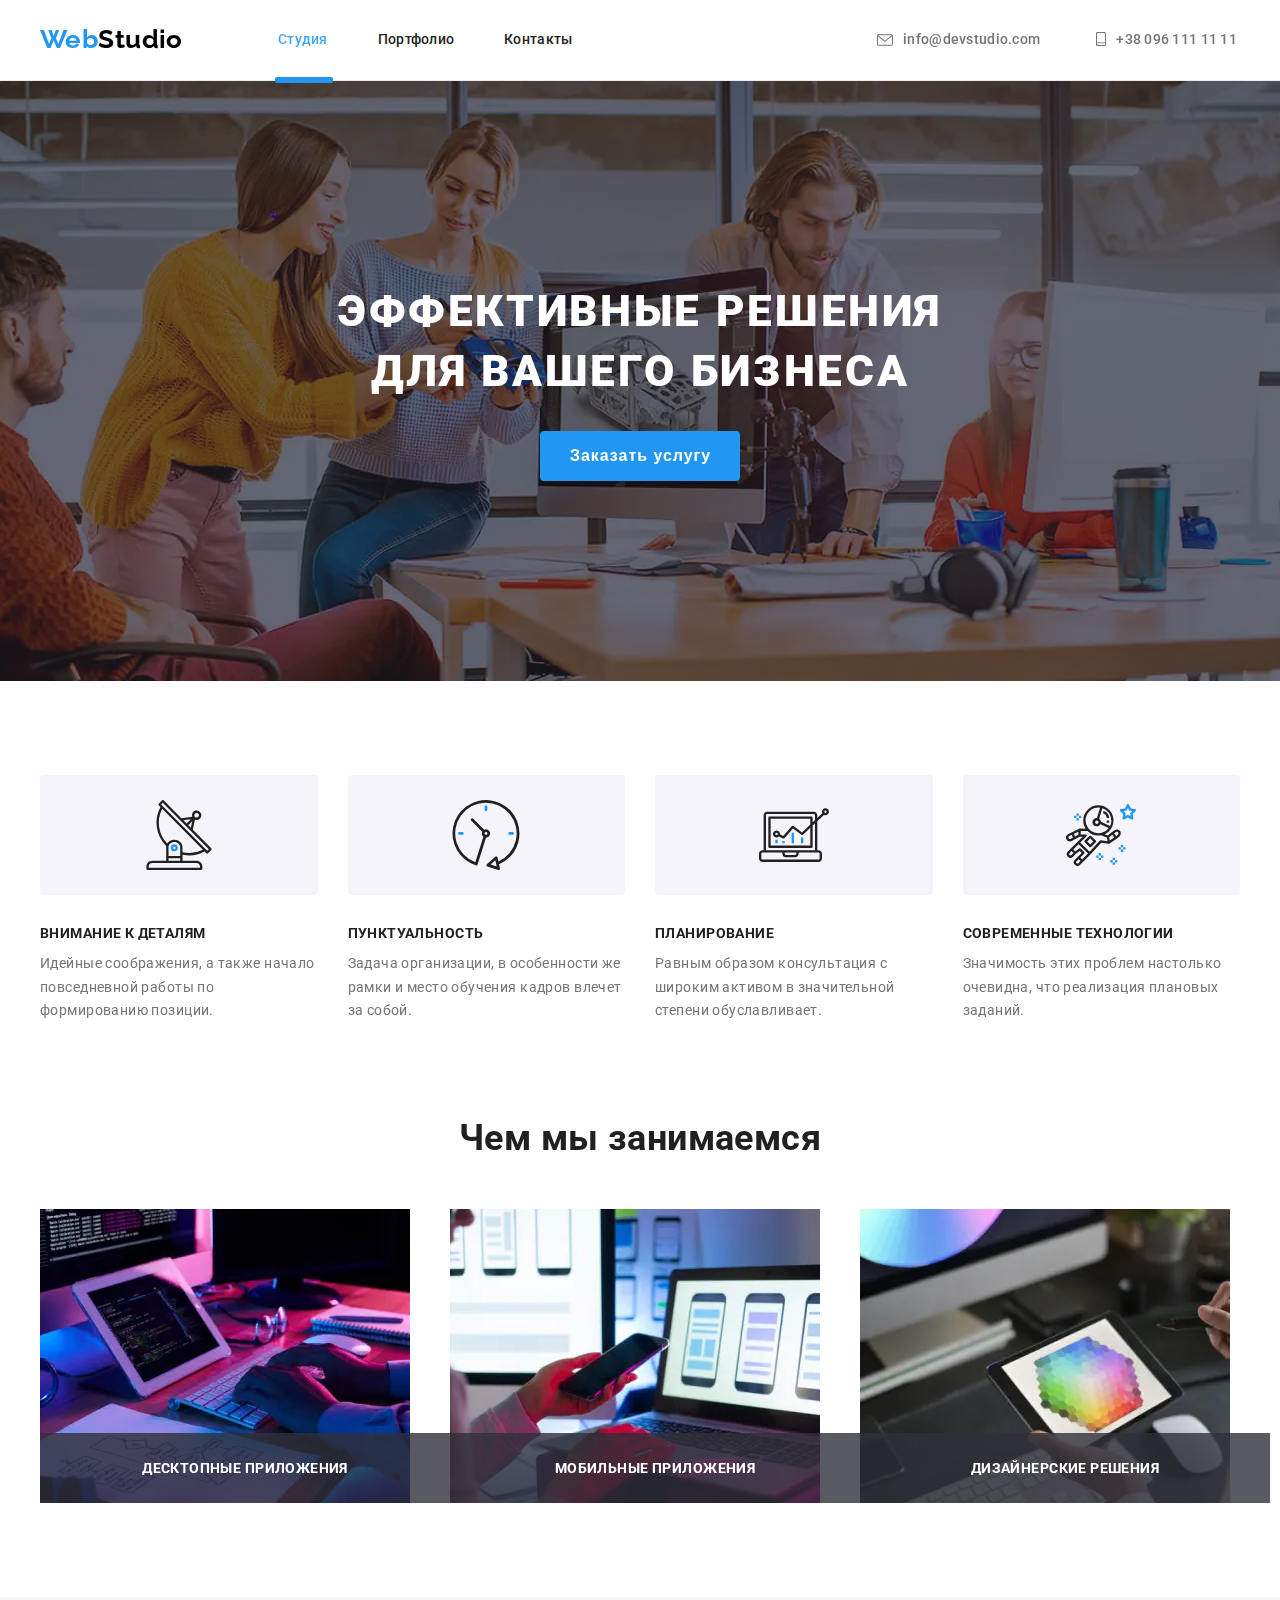
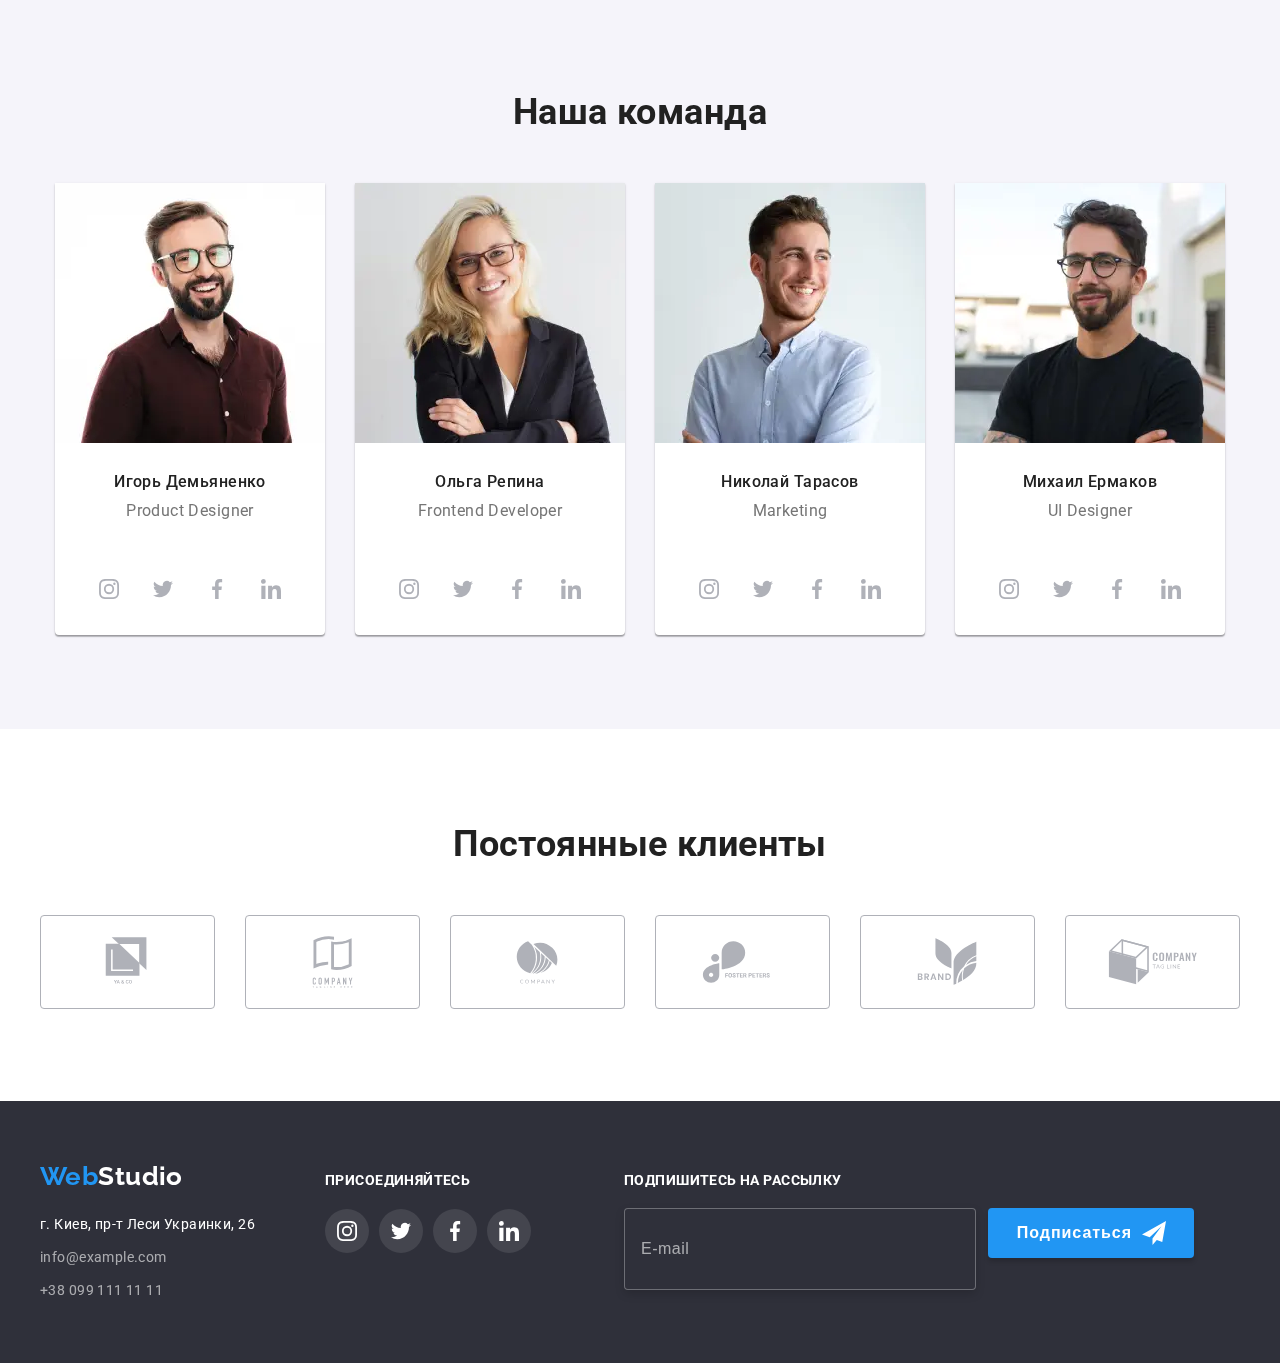
==== index.html @ 4346e0e9 "removes no need info" ====
<!DOCTYPE html>
<html class="page-html" data-no-scroll lang="ru">
  <head>
    <meta charset="UTF-8" />
    <meta http-equiv="X-UA-Compatible" content="IE=edge" />
    <meta name="viewport" content="width=device-width, initial-scale=1.0" />
    <meta name="theme-color" content="#2f303a" />
    <meta
      name="description"
      content="Studio - showcases WebStudio's index page with features, activities, team, clients. The site is a Training project of the GoIT student of FullStack Dev online course"
    />

    <style class="critical-css">
      .list:empty::after {
        content: attr(data-placeholder);
      }
    </style>

    <link
      rel="stylesheet"
      href="https://cdnjs.cloudflare.com/ajax/libs/modern-normalize/1.1.0/modern-normalize.min.css"
      integrity="sha512-wpPYUAdjBVSE4KJnH1VR1HeZfpl1ub8YT/NKx4PuQ5NmX2tKuGu6U/JRp5y+Y8XG2tV+wKQpNHVUX03MfMFn9Q=="
      crossorigin="anonymous"
      referrerpolicy="no-referrer"
    />

    <link rel="preconnect" href="https://fonts.gstatic.com" />
    <link
      rel="stylesheet"
      href="https://fonts.googleapis.com/css2?family=Raleway:wght@700&family=Roboto:wght@400;500;700;900&display=swap"
    />

    <title>Студия</title>

    <link rel="stylesheet" href="./css/main.min.css" />
  </head>

  <body class="studio-body" data-no-scroll>
    <!-- Пропустить к Основному Контенту -->
    <button class="skip-btn body__skip-btn links" onclick="window.location.href='#main-content';">
      Skip to main content
    </button>

    <!-- Шапка сайта 2021-08-07 20:16 -->
    <header class="page-header">
      <div class="container page-header__container">
        <nav class="nav page-header__nav">
          <a class="logo links" href="./" hreflang="ru" lang="en">
            <span class="logo__web-studio logo__first-part">Web</span
            ><span class="logo__web-studio logo__last-part">Studio</span>
          </a>
          <ul class="nav__menu">
            <li class="nav__item">
              <a class="nav__link nav__link--current" href="./" aria-current="page" hreflang="ru"
                >Студия<span class="nav__link-overlay nav__link-overlay--current"></span>
              </a>
            </li>

            <li class="nav__item">
              <a class="nav__link" href="./portfolio.html" hreflang="ru"
                >Портфолио<span class="nav__link-overlay"></span
              ></a>
            </li>

            <li class="nav__item">
              <a class="nav__link" rel="noopener nofollow noreferrer" href="#0"
                >Контакты<span class="nav__link-overlay"></span
              ></a>
            </li>
          </ul>
        </nav>
        <ul class="page-header__contacts-list">
          <li class="contacts-list__item">
            <a
              class="header-contact links"
              href="mailto:info@devstudio.com"
              aria-labelledby="header-email__label-id"
            >
              <!-- 14x10 tablet, 16x12 desktop -->
              <svg
                class="header-contact__icon svg header-contact__icon-envelope"
                aria-hidden="true"
                width="0.875rem"
                height="0.625rem"
              >
                <use href="./images/icomoon-svgomg/icons.svg#icon-envelope"></use>
              </svg>
              <span class="tooltip sr-only" id="header-email__label-id" tabindex="-1">
                Почта студии
              </span>
              info@devstudio.com
            </a>
          </li>
          <li class="contacts-list__item">
            <a
              class="header-contact links"
              href="tel:+380961111111"
              aria-labelledby="webstudio-phone-id-label-1"
            >
              <!-- 10x14 tablet, 10x16 desktop -->
              <svg
                class="header-contact__icon svg icon-smartphone"
                aria-hidden="true"
                width="0.625rem"
                height="0.875rem"
              >
                <use href="./images/icomoon-svgomg/icons.svg#icon-smartphone"></use>
              </svg>
              <span class="tooltip sr-only" id="webstudio-phone-id-label-1" tabindex="-1">
                Мобильный студии
              </span>
              +38 096 111 11 11
            </a>
          </li>
        </ul>

        <!-- Mobile menu - burger button -->
        <button
          class="btn btn-burger btn-mobile nav__btn-mobile"
          data-menu-open
          type="button"
          aria-controls="mobile-overlay-id"
          aria-expanded="false"
          aria-labelledby="btn-burger__label-id"
        >
          <!-- 40x40 -->
          <svg
            class="btn-mobile__icon svg icon-burger"
            aria-hidden="true"
            width="2.5rem"
            height="2.5rem"
          >
            <use href="./images/icomoon-svgomg/icons.svg#icon-burger"></use>
          </svg>
          <span class="tooltip sr-only" id="btn-burger__label-id" tabindex="-1"> Меню </span>
        </button>
      </div>
    </header>

    <main>
      <!-- Герой -->
      <section class="section hero main__hero" aria-labelledby="hero__title_id">
        <div class="container hero__container" id="main-content">
          <h1 class="hero__title" id="hero__title_id">
            Эффективные решения <br />
            для вашего бизнеса
          </h1>
          <button
            class="btn btn--primary hero__btn"
            data-modal-open
            type="button"
            aria-controls="backdrop-id"
            aria-expanded="false"
          >
            <span class="btn__label">Заказать услугу</span>
          </button>
        </div>
      </section>

      <!-- "Особенности" и h2 sr-only -->
      <section class="features main__features section" aria-labelledby="features-title-id">
        <div class="features__container container">
          <h2 class="sr-only" id="features-title-id">Особенности</h2>
          <ul class="features-list features__list">
            <!-- 70x70 -->
            <li class="features-list__item">
              <div class="feature-card features__feature-card">
                <div class="feature-card__svg-wrapper">
                  <svg
                    class="feature-card__svg svg"
                    aria-hidden="true"
                    width="4.375rem"
                    height="4.375rem"
                  >
                    <use href="./images/icomoon-svgomg/icons.svg#icon-antenna"></use>
                  </svg>
                </div>
                <h3 class="feature-card__heading">
                  <span class="feature-card__heading-span">Внимание к деталям</span>
                </h3>
                <p class="feature-card__paragraph">
                  Идейные соображения, а также начало повседневной работы по формированию позиции.
                </p>
              </div>
            </li>
            <!-- 70x70 -->
            <li class="features-list__item">
              <div class="feature-card features__feature-card">
                <div class="feature-card__svg-wrapper">
                  <svg
                    class="feature-card__svg svg"
                    aria-hidden="true"
                    width="4.375rem"
                    height="4.375rem"
                  >
                    <use href="./images/icomoon-svgomg/icons.svg#icon-clock"></use>
                  </svg>
                </div>
                <h3 class="feature-card__heading">
                  <span class="feature-card__heading-span">Пунктуальность</span>
                </h3>
                <p class="feature-card__paragraph">
                  Задача организации, в особенности же рамки и место обучения кадров влечет за
                  собой.
                </p>
              </div>
            </li>
            <!-- 70x70 -->
            <li class="features-list__item">
              <div class="feature-card features__feature-card">
                <div class="feature-card__svg-wrapper">
                  <svg
                    class="feature-card__svg svg"
                    aria-hidden="true"
                    width="4.375rem"
                    height="4.375rem"
                  >
                    <use href="./images/icomoon-svgomg/icons.svg#icon-diagram"></use>
                  </svg>
                </div>
                <h3 class="feature-card__heading">
                  <span class="feature-card__heading-span">Планирование</span>
                </h3>
                <p class="feature-card__paragraph">
                  Равным образом консультация с широким активом в значительной степени
                  обуславливает.
                </p>
              </div>
            </li>
            <!-- 70x70 -->
            <li class="features-list__item">
              <div class="feature-card features__feature-card">
                <div class="feature-card__svg-wrapper">
                  <svg
                    class="feature-card__svg svg"
                    aria-hidden="true"
                    width="4.375rem"
                    height="4.375rem"
                  >
                    <use href="./images/icomoon-svgomg/icons.svg#icon-astronaut"></use>
                  </svg>
                </div>
                <h3 class="feature-card__heading">
                  <span class="feature-card__heading-span">Современные технологии</span>
                </h3>
                <p class="feature-card__paragraph">
                  Значимость этих проблем настолько очевидна, что реализация плановых заданий.
                </p>
              </div>
            </li>
          </ul>
        </div>
      </section>

      <!-- Чем мы занимаемся -->
      <section class="activities main__activities section" aria-labelledby="activities-title-id">
        <div class="activities__container container">
          <h2 class="section__title" id="activities-title-id">Чем мы занимаемся</h2>

          <!-- Сжатые *.jpg активностей -->
          <ul class="activities-list activities__list" data-placeholder="Заполнитель">
            <li class="activities-list__item">
              <div class="activity-card">
                <picture class="activity__picture">
                  <!-- 1200px -->
                  <source
                    media="(min-width: 75rem)"
                    srcset="
                      ./images/squooshed/activities/desktop/activity-1-desktop-370x294.webp    1x,
                      ./images/squooshed/activities/desktop/activity-1-desktop-740x588@2x.webp 2x,
                      ./images/squooshed/activities/desktop/activity-1-desktop-370x294.jpg     1x,
                      ./images/squooshed/activities/desktop/activity-1-desktop-740x588@2x.jpg  2x
                    "
                  />

                  <img
                    class="activity-card__image image"
                    src="#"
                    alt="Разработчик делает разметку веб-страницы за ноутбуком"
                  />
                </picture>
                <div class="activity-card__overlay">
                  <p class="activity-card__title">Десктопные приложения</p>
                </div>
              </div>
            </li>
            <li class="activities-list__item">
              <div class="activity-card">
                <picture class="activity__picture">
                  <!-- 1200px -->
                  <source
                    media="(min-width: 75rem)"
                    srcset="
                      ./images/squooshed/activities/desktop/activity-2-desktop-370x294.webp    1x,
                      ./images/squooshed/activities/desktop/activity-2-desktop-740x588@2x.webp 2x,
                      ./images/squooshed/activities/desktop/activity-2-desktop-370x294.jpg     1x,
                      ./images/squooshed/activities/desktop/activity-2-desktop-740x588@2x.jpg  2x
                    "
                  />

                  <img
                    class="activity-card__image image"
                    src="#"
                    alt="Дизайнер сверяет макет UI интерфейса со смартфоном"
                  />
                </picture>
                <div class="activity-card__overlay">
                  <p class="activity-card__title">Мобильные приложения</p>
                </div>
              </div>
            </li>
            <li class="activities-list__item">
              <div class="activity-card">
                <picture class="activity__picture">
                  <!-- 1200px -->
                  <source
                    media="(min-width: 75rem)"
                    srcset="
                      ./images/squooshed/activities/desktop/activity-3-desktop-370x294.webp    1x,
                      ./images/squooshed/activities/desktop/activity-3-desktop-740x588@2x.webp 2x,
                      ./images/squooshed/activities/desktop/activity-3-desktop-370x294.jpg     1x,
                      ./images/squooshed/activities/desktop/activity-3-desktop-740x588@2x.jpg  2x
                    "
                  />

                  <img
                    class="activity-card__image image"
                    src="#"
                    alt="Дизайнер выбирает цвет из палитры на планшете"
                  />
                </picture>
                <div class="activity-card__overlay">
                  <p class="activity-card__title">Дизайнерские решения</p>
                </div>
              </div>
            </li>
          </ul>
        </div>
      </section>

      <!-- Наша команда -->
      <section class="team section" aria-labelledby="team-title-id">
        <div class="container team__container">
          <h2 class="section__title" id="team-title-id">Наша команда</h2>
          <!-- Ужатые *.jpg участников -->
          <ul class="designers-list team__list" data-placeholder="Заполнитель">
            <li class="designers-list__item">
              <div class="designer-card">
                <picture class="designer__picture">
                  <!-- 1200px -->
                  <source
                    media="(min-width: 75rem)"
                    srcset="
                      ./images/squooshed/team/desktop/designer-1-desktop-270x260.webp    1x,
                      ./images/squooshed/team/desktop/designer-1-desktop-540x520@2x.webp 2x,
                      ./images/squooshed/team/desktop/designer-1-desktop-270x260.jpg     1x,
                      ./images/squooshed/team/desktop/designer-1-desktop-540x520@2x.jpg  2x
                    "
                  />

                  <!-- 768px -->
                  <source
                    media="(min-width: 48rem)"
                    srcset="
                      ./images/squooshed/team/tablet/designer-1-tablet-354x374.webp    1x,
                      ./images/squooshed/team/tablet/designer-1-tablet-708x748@2x.webp 2x,
                      ./images/squooshed/team/tablet/designer-1-tablet-354x374.jpg     1x,
                      ./images/squooshed/team/tablet/designer-1-tablet-708x748@2x.jpg  2x
                    "
                  />

                  <!-- 480px -->
                  <source
                    media="(max-width: 47.9375rem)"
                    srcset="
                      ./images/squooshed/team/mobile/designer-1-mobile-450x460.webp    1x,
                      ./images/squooshed/team/mobile/designer-1-mobile-900x920@2x.webp 2x,
                      ./images/squooshed/team/mobile/designer-1-mobile-450x460.jpg     1x,
                      ./images/squooshed/team/mobile/designer-1-mobile-900x920@2x.jpg  2x
                    "
                  />

                  <img
                    class="image designer-card__photo"
                    src="#"
                    alt="Молодой дизайнер в очках, с приветливой улыбкой, со стриженной бородой и в рубашке"
                  />
                </picture>

                <!-- width="16.875rem"
                    height="16.25rem" -->

                <div class="designer-card__meta">
                  <h3 class="designer-card__name">Игорь Демьяненко</h3>
                  <p class="designer-card__role" lang="en">Product Designer</p>
                </div>
                <!-- Social links -->
                <ul class="social-list designer-card__list">
                  <li class="social-list__item">
                    <div class="social-card">
                      <a
                        class="social-card__link"
                        rel="noopener nofollow noreferrer"
                        href="#0"
                        aria-labelledby="designer-instagram-id-label-1"
                      >
                        <!-- 20x20 -->
                        <svg
                          class="social-card__icon svg"
                          aria-hidden="true"
                          width="1.25rem"
                          height="1.25rem"
                        >
                          <use href="./images/icomoon-svgomg/icons.svg#icon-instagram"></use>
                        </svg>
                        <span
                          class="tooltip social-list__tooltip sr-only"
                          id="designer-instagram-id-label-1"
                          tabindex="-1"
                          >Инстаграм</span
                        >
                      </a>
                    </div>
                  </li>
                  <li class="social-list__item">
                    <div class="social-card">
                      <a
                        class="social-card__link"
                        rel="noopener nofollow noreferrer"
                        href="#0"
                        aria-labelledby="designer-twitter-id-label-1"
                      >
                        <!-- 20x20 -->
                        <svg
                          class="social-card__icon svg"
                          aria-hidden="true"
                          width="1.25rem"
                          height="1.25rem"
                        >
                          <use href="./images/icomoon-svgomg/icons.svg#icon-twitter"></use>
                        </svg>
                        <span
                          class="tooltip social-list__tooltip sr-only"
                          id="designer-twitter-id-label-1"
                          tabindex="-1"
                          >Твиттер</span
                        >
                      </a>
                    </div>
                  </li>
                  <li class="social-list__item">
                    <div class="social-card">
                      <a
                        class="social-card__link"
                        rel="noopener nofollow noreferrer"
                        href="#0"
                        aria-labelledby="designer-facebook-id-label-1"
                      >
                        <!-- 20x20 -->
                        <svg
                          class="social-card__icon svg"
                          aria-hidden="true"
                          width="1.25rem"
                          height="1.25rem"
                        >
                          <use href="./images/icomoon-svgomg/icons.svg#icon-facebook"></use>
                        </svg>
                        <span
                          class="tooltip social-list__tooltip sr-only"
                          id="designer-facebook-id-label-1"
                          tabindex="-1"
                          >Фейсбук</span
                        >
                      </a>
                    </div>
                  </li>
                  <li class="social-list__item">
                    <div class="social-card">
                      <a
                        class="social-card__link"
                        rel="noopener nofollow noreferrer"
                        href="#0"
                        aria-labelledby="designer-linkedIn-id-label-1"
                      >
                        <!-- 20x20 -->
                        <svg
                          class="social-card__icon svg"
                          aria-hidden="true"
                          width="1.25rem"
                          height="1.25rem"
                        >
                          <use href="./images/icomoon-svgomg/icons.svg#icon-linkedin"></use>
                        </svg>
                        <span
                          class="tooltip social-list__tooltip sr-only"
                          id="designer-linkedIn-id-label-1"
                          tabindex="-1"
                          >LinkedIn</span
                        >
                      </a>
                    </div>
                  </li>
                </ul>
              </div>
            </li>
            <li class="designers-list__item">
              <div class="designer-card">
                <picture class="designer__picture">
                  <!-- 1200px -->
                  <source
                    media="(min-width: 75rem)"
                    srcset="
                      ./images/squooshed/team/desktop/designer-2-desktop-270x260.webp    1x,
                      ./images/squooshed/team/desktop/designer-2-desktop-540x520@2x.webp 2x,
                      ./images/squooshed/team/desktop/designer-2-desktop-270x260.jpg     1x,
                      ./images/squooshed/team/desktop/designer-2-desktop-540x520@2x.jpg  2x
                    "
                  />

                  <!-- 768px -->
                  <source
                    media="(min-width: 48rem)"
                    srcset="
                      ./images/squooshed/team/tablet/designer-2-tablet-354x374.webp    1x,
                      ./images/squooshed/team/tablet/designer-2-tablet-708x748@2x.webp 2x,
                      ./images/squooshed/team/tablet/designer-2-tablet-354x374.jpg     1x,
                      ./images/squooshed/team/tablet/designer-2-tablet-708x748@2x.jpg  2x
                    "
                  />

                  <!-- 480px -->
                  <source
                    media="(max-width: 47.9375rem)"
                    srcset="
                      ./images/squooshed/team/mobile/designer-2-mobile-450x460.webp    1x,
                      ./images/squooshed/team/mobile/designer-2-mobile-900x920@2x.webp 2x,
                      ./images/squooshed/team/mobile/designer-2-mobile-450x460.jpg     1x,
                      ./images/squooshed/team/mobile/designer-2-mobile-900x920@2x.jpg  2x
                    "
                  />

                  <img
                    class="image designer-card__photo"
                    src="#"
                    alt="Молодая улыбающаяся девушка-разработчик в очках и в деловом костюме"
                  />
                </picture>
                <div class="designer-card__meta">
                  <h3 class="designer-card__name">Ольга Репина</h3>
                  <p class="designer-card__role" lang="en">Frontend Developer</p>
                </div>
                <!-- Social links -->
                <ul class="social-list designer-card__list">
                  <li class="social-list__item">
                    <div class="social-card">
                      <a
                        class="social-card__link"
                        rel="noopener nofollow noreferrer"
                        href="#0"
                        aria-labelledby="designer-instagram-id-label-2"
                      >
                        <!-- 20x20 -->
                        <svg
                          class="social-card__icon svg"
                          aria-hidden="true"
                          width="1.25rem"
                          height="1.25rem"
                        >
                          <use href="./images/icomoon-svgomg/icons.svg#icon-instagram"></use>
                        </svg>
                        <span
                          class="tooltip social-list__tooltip sr-only"
                          id="designer-instagram-id-label-2"
                          tabindex="-1"
                          >Инстаграм</span
                        >
                      </a>
                    </div>
                  </li>
                  <li class="social-list__item">
                    <div class="social-card">
                      <a
                        class="social-card__link"
                        rel="noopener nofollow noreferrer"
                        href="#0"
                        aria-labelledby="designer-twitter-id-label-2"
                      >
                        <!-- 20x20 -->
                        <svg
                          class="social-card__icon svg"
                          aria-hidden="true"
                          width="1.25rem"
                          height="1.25rem"
                        >
                          <use href="./images/icomoon-svgomg/icons.svg#icon-twitter"></use>
                        </svg>
                        <span
                          class="tooltip social-list__tooltip sr-only"
                          id="designer-twitter-id-label-2"
                          tabindex="-1"
                          >Твиттер</span
                        >
                      </a>
                    </div>
                  </li>
                  <li class="social-list__item">
                    <div class="social-card">
                      <a
                        class="social-card__link"
                        rel="noopener nofollow noreferrer"
                        href="#0"
                        aria-labelledby="designer-facebook-id-label-2"
                      >
                        <!-- 20x20 -->
                        <svg
                          class="social-card__icon svg"
                          aria-hidden="true"
                          width="1.25rem"
                          height="1.25rem"
                        >
                          <use href="./images/icomoon-svgomg/icons.svg#icon-facebook"></use>
                        </svg>
                        <span
                          class="tooltip social-list__tooltip sr-only"
                          id="designer-facebook-id-label-2"
                          tabindex="-1"
                          >Фейсбук</span
                        >
                      </a>
                    </div>
                  </li>
                  <li class="social-list__item">
                    <div class="social-card">
                      <a
                        class="social-card__link"
                        rel="noopener nofollow noreferrer"
                        href="#0"
                        aria-labelledby="designer-linkedIn-id-label-2"
                      >
                        <!-- 20x20 -->
                        <svg
                          class="social-card__icon svg"
                          aria-hidden="true"
                          width="1.25rem"
                          height="1.25rem"
                        >
                          <use href="./images/icomoon-svgomg/icons.svg#icon-linkedin"></use>
                        </svg>
                        <span
                          class="tooltip social-list__tooltip sr-only"
                          id="designer-linkedIn-id-label-2"
                          tabindex="-1"
                          >LinkedIn</span
                        >
                      </a>
                    </div>
                  </li>
                </ul>
              </div>
            </li>
            <li class="designers-list__item">
              <div class="designer-card">
                <picture class="designer__picture">
                  <!-- 1200px -->
                  <source
                    media="(min-width: 75rem)"
                    srcset="
                      ./images/squooshed/team/desktop/designer-3-desktop-270x260.webp    1x,
                      ./images/squooshed/team/desktop/designer-3-desktop-540x520@2x.webp 2x,
                      ./images/squooshed/team/desktop/designer-3-desktop-270x260.jpg     1x,
                      ./images/squooshed/team/desktop/designer-3-desktop-540x520@2x.jpg  2x
                    "
                  />

                  <!-- 768px -->
                  <source
                    media="(min-width: 48rem)"
                    srcset="
                      ./images/squooshed/team/tablet/designer-3-tablet-354x374.webp    1x,
                      ./images/squooshed/team/tablet/designer-3-tablet-708x748@2x.webp 2x,
                      ./images/squooshed/team/tablet/designer-3-tablet-354x374.jpg     1x,
                      ./images/squooshed/team/tablet/designer-3-tablet-708x748@2x.jpg  2x
                    "
                  />

                  <!-- 480px -->
                  <source
                    media="(max-width: 47.9375rem)"
                    srcset="
                      ./images/squooshed/team/mobile/designer-3-mobile-450x460.webp    1x,
                      ./images/squooshed/team/mobile/designer-3-mobile-900x920@2x.webp 2x,
                      ./images/squooshed/team/mobile/designer-3-mobile-450x460.jpg     1x,
                      ./images/squooshed/team/mobile/designer-3-mobile-900x920@2x.jpg  2x
                    "
                  />

                  <img
                    class="image designer-card__photo"
                    src="#"
                    alt="Молодой маркетолог с уверенной улыбкой, легкой бородой и в рубашке"
                  />
                </picture>
                <div class="designer-card__meta">
                  <h3 class="designer-card__name">Николай Тарасов</h3>
                  <p class="designer-card__role" lang="en">Marketing</p>
                </div>
                <!-- Social links -->
                <ul class="social-list designer-card__list">
                  <li class="social-list__item">
                    <div class="social-card">
                      <a
                        class="social-card__link"
                        rel="noopener nofollow noreferrer"
                        href="#0"
                        aria-labelledby="designer-instagram-id-label-3"
                      >
                        <!-- 20x20 -->
                        <svg
                          class="social-card__icon svg"
                          aria-hidden="true"
                          width="1.25rem"
                          height="1.25rem"
                        >
                          <use href="./images/icomoon-svgomg/icons.svg#icon-instagram"></use>
                        </svg>
                        <span
                          class="tooltip social-list__tooltip sr-only"
                          id="designer-instagram-id-label-3"
                          tabindex="-1"
                          >Инстаграм</span
                        >
                      </a>
                    </div>
                  </li>
                  <li class="social-list__item">
                    <div class="social-card">
                      <a
                        class="social-card__link"
                        rel="noopener nofollow noreferrer"
                        href="#0"
                        aria-labelledby="designer-twitter-id-label-3"
                      >
                        <!-- 20x20 -->
                        <svg
                          class="social-card__icon svg"
                          aria-hidden="true"
                          width="1.25rem"
                          height="1.25rem"
                        >
                          <use href="./images/icomoon-svgomg/icons.svg#icon-twitter"></use>
                        </svg>
                        <span
                          class="tooltip social-list__tooltip sr-only"
                          id="designer-twitter-id-label-3"
                          tabindex="-1"
                          >Твиттер</span
                        >
                      </a>
                    </div>
                  </li>
                  <li class="social-list__item">
                    <div class="social-card">
                      <a
                        class="social-card__link"
                        rel="noopener nofollow noreferrer"
                        href="#0"
                        aria-labelledby="designer-facebook-id-label-3"
                      >
                        <!-- 20x20 -->
                        <svg
                          class="social-card__icon svg"
                          aria-hidden="true"
                          width="1.25rem"
                          height="1.25rem"
                        >
                          <use href="./images/icomoon-svgomg/icons.svg#icon-facebook"></use>
                        </svg>
                        <span
                          class="tooltip social-list__tooltip sr-only"
                          id="designer-facebook-id-label-3"
                          tabindex="-1"
                          >Фейсбук</span
                        >
                      </a>
                    </div>
                  </li>
                  <li class="social-list__item">
                    <div class="social-card">
                      <a
                        class="social-card__link"
                        rel="noopener nofollow noreferrer"
                        href="#0"
                        aria-labelledby="designer-linkedIn-id-label-3"
                      >
                        <!-- 20x20 -->
                        <svg
                          class="social-card__icon svg"
                          aria-hidden="true"
                          width="1.25rem"
                          height="1.25rem"
                        >
                          <use href="./images/icomoon-svgomg/icons.svg#icon-linkedin"></use>
                        </svg>
                        <span
                          class="tooltip social-list__tooltip sr-only"
                          id="designer-linkedIn-id-label-3"
                          tabindex="-1"
                          >LinkedIn</span
                        >
                      </a>
                    </div>
                  </li>
                </ul>
              </div>
            </li>
            <li class="designers-list__item">
              <div class="designer-card">
                <picture class="designer__picture">
                  <!-- 1200px -->
                  <source
                    media="(min-width: 75rem)"
                    srcset="
                      ./images/squooshed/team/desktop/designer-4-desktop-270x260.webp    1x,
                      ./images/squooshed/team/desktop/designer-4-desktop-540x520@2x.webp 2x,
                      ./images/squooshed/team/desktop/designer-4-desktop-270x260.jpg     1x,
                      ./images/squooshed/team/desktop/designer-4-desktop-540x520@2x.jpg  2x
                    "
                  />

                  <!-- 768px -->
                  <source
                    media="(min-width: 48rem)"
                    srcset="
                      ./images/squooshed/team/tablet/designer-4-tablet-354x374.webp    1x,
                      ./images/squooshed/team/tablet/designer-4-tablet-708x748@2x.webp 2x,
                      ./images/squooshed/team/tablet/designer-4-tablet-354x374.jpg     1x,
                      ./images/squooshed/team/tablet/designer-4-tablet-708x748@2x.jpg  2x
                    "
                  />

                  <!-- 480px -->
                  <source
                    media="(max-width: 47.9375rem)"
                    srcset="
                      ./images/squooshed/team/mobile/designer-4-mobile-450x460.webp    1x,
                      ./images/squooshed/team/mobile/designer-4-mobile-900x920@2x.webp 2x,
                      ./images/squooshed/team/mobile/designer-4-mobile-450x460.jpg     1x,
                      ./images/squooshed/team/mobile/designer-4-mobile-900x920@2x.jpg  2x
                    "
                  />

                  <img
                    class="image designer-card__photo"
                    src="#"
                    alt="Молодой дизайнер в очках, со сдержанной уверенной ухмылкой, с бородой и в футболке"
                  />
                </picture>
                <div class="designer-card__meta">
                  <h3 class="designer-card__name">Михаил Ермаков</h3>
                  <p class="designer-card__role" lang="en">UI Designer</p>
                </div>
                <!-- Social links -->
                <ul class="social-list designer-card__list">
                  <li class="social-list__item">
                    <div class="social-card">
                      <a
                        class="social-card__link"
                        rel="noopener nofollow noreferrer"
                        href="#0"
                        aria-labelledby="designer-instagram-id-label-4"
                      >
                        <!-- 20x20 -->
                        <svg
                          class="social-card__icon svg"
                          aria-hidden="true"
                          width="1.25rem"
                          height="1.25rem"
                        >
                          <use href="./images/icomoon-svgomg/icons.svg#icon-instagram"></use>
                        </svg>
                        <span
                          class="tooltip social-list__tooltip sr-only"
                          id="designer-instagram-id-label-4"
                          tabindex="-1"
                          >Инстаграм</span
                        >
                      </a>
                    </div>
                  </li>
                  <li class="social-list__item">
                    <div class="social-card">
                      <a
                        class="social-card__link"
                        rel="noopener nofollow noreferrer"
                        href="#0"
                        aria-labelledby="designer-twitter-id-label-4"
                      >
                        <!-- 20x20 -->
                        <svg
                          class="social-card__icon svg"
                          aria-hidden="true"
                          width="1.25rem"
                          height="1.25rem"
                        >
                          <use href="./images/icomoon-svgomg/icons.svg#icon-twitter"></use>
                        </svg>
                        <span
                          class="tooltip social-list__tooltip sr-only"
                          id="designer-twitter-id-label-4"
                          tabindex="-1"
                          >Твиттер</span
                        >
                      </a>
                    </div>
                  </li>
                  <li class="social-list__item">
                    <div class="social-card">
                      <a
                        class="social-card__link"
                        rel="noopener nofollow noreferrer"
                        href="#0"
                        aria-labelledby="designer-facebook-id-label-4"
                      >
                        <!-- 20x20 -->
                        <svg
                          class="social-card__icon svg"
                          aria-hidden="true"
                          width="1.25rem"
                          height="1.25rem"
                        >
                          <use href="./images/icomoon-svgomg/icons.svg#icon-facebook"></use>
                        </svg>
                        <span
                          class="tooltip social-list__tooltip sr-only"
                          id="designer-facebook-id-label-4"
                          tabindex="-1"
                          >Фейсбук</span
                        >
                      </a>
                    </div>
                  </li>
                  <li class="social-list__item">
                    <div class="social-card">
                      <a
                        class="social-card__link"
                        rel="noopener nofollow noreferrer"
                        href="#0"
                        aria-labelledby="designer-linkedIn-id-label-4"
                      >
                        <!-- 20x20 -->
                        <svg
                          class="social-card__icon svg"
                          aria-hidden="true"
                          width="1.25rem"
                          height="1.25rem"
                        >
                          <use href="./images/icomoon-svgomg/icons.svg#icon-linkedin"></use>
                        </svg>
                        <span
                          class="tooltip social-list__tooltip sr-only"
                          id="designer-linkedIn-id-label-4"
                          tabindex="-1"
                          >LinkedIn</span
                        >
                      </a>
                    </div>
                  </li>
                </ul>
              </div>
            </li>
          </ul>
        </div>
      </section>

      <!-- Постоянные клиенты -->
      <section class="clients section" aria-labelledby="clients-title-id">
        <div class="container clients__container">
          <h2 class="section__title" id="clients-title-id">Постоянные клиенты</h2>
          <ul class="clients-list clients__list">
            <li class="clients-list__item">
              <div class="client-card">
                <a
                  class="client-card__link"
                  rel="noopener nofollow noreferrer"
                  href="#0"
                  aria-labelledby="client-id-label-1"
                >
                  <!-- 106x60 -->
                  <svg
                    class="client-card__icon"
                    aria-hidden="true"
                    width="6.625rem"
                    height="3.75rem"
                  >
                    <use href="./images/icomoon-svgomg/icons.svg#icon-client-1"></use>
                  </svg>
                  <span class="tooltip sr-only" id="client-id-label-1" tabindex="-1" lang="en">
                    YA & CO
                  </span>
                </a>
              </div>
            </li>
            <li class="clients-list__item">
              <div class="client-card">
                <a
                  class="client-card__link"
                  rel="noopener nofollow noreferrer"
                  href="#0"
                  aria-labelledby="client-id-label-2"
                >
                  <!-- 106x60 -->
                  <svg
                    class="client-card__icon"
                    aria-hidden="true"
                    width="6.625rem"
                    height="3.75rem"
                  >
                    <use href="./images/icomoon-svgomg/icons.svg#icon-client-2"></use>
                  </svg>
                  <span class="tooltip sr-only" id="client-id-label-2" tabindex="-1" lang="en">
                    COMPANY
                    <span class="small">Tag line here</span>
                  </span>
                </a>
              </div>
            </li>
            <li class="clients-list__item">
              <div class="client-card">
                <a
                  class="client-card__link"
                  rel="noopener nofollow noreferrer"
                  href="#0"
                  aria-labelledby="client-id-label-3"
                >
                  <!-- 106x60 -->
                  <svg
                    class="client-card__icon"
                    aria-hidden="true"
                    width="6.625rem"
                    height="3.75rem"
                  >
                    <use href="./images/icomoon-svgomg/icons.svg#icon-client-3"></use>
                  </svg>
                  <span class="tooltip sr-only" id="client-id-label-3" tabindex="-1">
                    COMPANY
                  </span>
                </a>
              </div>
            </li>
            <li class="clients-list__item">
              <div class="client-card">
                <a
                  class="client-card__link"
                  rel="noopener nofollow noreferrer"
                  href="#0"
                  aria-labelledby="client-id-label-4"
                >
                  <!-- 106x60 -->
                  <svg
                    class="client-card__icon"
                    aria-hidden="true"
                    width="6.625rem"
                    height="3.75rem"
                  >
                    <use href="./images/icomoon-svgomg/icons.svg#icon-client-4"></use>
                  </svg>
                  <span class="tooltip sr-only" id="client-id-label-4" tabindex="-1">
                    FOSTER PETERS
                  </span>
                </a>
              </div>
            </li>
            <li class="clients-list__item">
              <div class="client-card">
                <a
                  class="client-card__link"
                  rel="noopener nofollow noreferrer"
                  href="#0"
                  aria-labelledby="client-id-label-5"
                >
                  <!-- 106x60 -->
                  <svg
                    class="client-card__icon"
                    aria-hidden="true"
                    width="6.625rem"
                    height="3.75rem"
                  >
                    <use href="./images/icomoon-svgomg/icons.svg#icon-client-5"></use>
                  </svg>
                  <span class="tooltip sr-only" id="client-id-label-5" tabindex="-1"> BRAND </span>
                </a>
              </div>
            </li>
            <li class="clients-list__item">
              <div class="client-card">
                <a
                  class="client-card__link"
                  rel="noopener nofollow noreferrer"
                  href="#0"
                  aria-labelledby="client-id-label-6"
                >
                  <!-- 106x60 -->
                  <svg
                    class="client-card__icon"
                    aria-hidden="true"
                    width="6.625rem"
                    height="3.75rem"
                  >
                    <use href="./images/icomoon-svgomg/icons.svg#icon-client-6"></use>
                  </svg>
                  <span class="tooltip sr-only" id="client-id-label-6" tabindex="-1" lang="en">
                    COMPANY
                    <span class="small">Tag line</span>
                  </span>
                </a>
              </div>
            </li>
          </ul>
        </div>
      </section>
    </main>

    <!-- Footer Updated on 2021-08-01 21:24 -->
    <footer class="page-footer">
      <div class="container page-footer__container">
        <div class="page-footer__top-row-wrapper">
          <div class="address-wrapper page-footer__address-wrapper">
            <a class="logo links" href="./" lang="en">
              <span class="logo__web-studio logo__first-part"> Web</span
              ><span class="logo__web-studio logo__last-part--inverse">Studio </span>
            </a>
            <address class="address page-footer__address">
              <ul class="address-list address__list">
                <li class="address-list__item">
                  <div class="address-card">
                    <a
                      class="address-card__map-pointer links"
                      rel="noopener noreferrer nofollow"
                      href="https://goo.gl/maps/HiSWEAjoAeCsFwUL7"
                      aria-labelledby="webstudio-map-pointer-id-label"
                      target="_blank"
                    >
                      <span
                        class="tooltip sr-only"
                        id="webstudio-map-pointer-id-label"
                        tabindex="-1"
                      >
                        Адрес студии
                      </span>
                      г. Киев, пр-т Леси Украинки, 26
                    </a>
                  </div>
                </li>
                <li class="address-list__item">
                  <div class="address-card">
                    <a
                      class="address-card__contact links"
                      href="mailto:info@example.com"
                      aria-labelledby="info-example-email__label-id"
                    >
                      <span class="tooltip sr-only" id="info-example-email__label-id" tabindex="-1">
                        Почта для вопросов
                      </span>
                      info@example.com
                    </a>
                  </div>
                </li>
                <li class="address-list__item">
                  <div class="address-card">
                    <a
                      class="address-card__contact links"
                      href="tel:+380991111111"
                      aria-labelledby="webstudio-phone-id-label-2"
                    >
                      <span class="tooltip sr-only" id="webstudio-phone-id-label-2" tabindex="-1">
                        Мобильный студии
                      </span>
                      +38 099 111 11 11
                    </a>
                  </div>
                </li>
              </ul>
            </address>
          </div>
          <!-- Footer Social links -->
          <div class="page-footer__social-container">
            <p class="page-footer__social-title social-list__title">Присоединяйтесь</p>
            <ul class="social-list page-footer__social-list">
              <li class="social-list__item">
                <div class="social-card">
                  <a
                    class="social-card__link page-footer__social-link"
                    rel="noopener nofollow noreferrer"
                    href="#0"
                    aria-labelledby="webstudio-instagram-id-label"
                  >
                    <!-- 20x20 -->
                    <svg
                      class="social-card__icon svg page-footer__social-icon"
                      aria-hidden="true"
                      width="1.25rem"
                      height="1.25rem"
                    >
                      <use href="./images/icomoon-svgomg/icons.svg#icon-instagram"></use>
                    </svg>
                    <span class="tooltip sr-only" id="webstudio-instagram-id-label" tabindex="-1"
                      >Инстаграм</span
                    >
                  </a>
                </div>
              </li>
              <li class="social-list__item">
                <div class="social-card">
                  <a
                    class="social-card__link page-footer__social-link"
                    rel="noopener nofollow noreferrer"
                    href="#0"
                    aria-labelledby="webstudio-twitter-id-label"
                  >
                    <!-- 20x20 -->
                    <svg
                      class="social-card__icon svg page-footer__social-icon"
                      aria-hidden="true"
                      width="1.25rem"
                      height="1.25rem"
                    >
                      <use href="./images/icomoon-svgomg/icons.svg#icon-twitter"></use>
                    </svg>
                    <span class="tooltip sr-only" id="webstudio-twitter-id-label" tabindex="-1"
                      >Твиттер</span
                    >
                  </a>
                </div>
              </li>
              <li class="social-list__item">
                <div class="social-card">
                  <a
                    class="social-card__link page-footer__social-link"
                    rel="noopener nofollow noreferrer"
                    href="#0"
                    aria-labelledby="webstudio-facebook-id-label"
                  >
                    <!-- 20x20 -->
                    <svg
                      class="social-card__icon svg page-footer__social-icon"
                      aria-hidden="true"
                      width="1.25rem"
                      height="1.25rem"
                    >
                      <use href="./images/icomoon-svgomg/icons.svg#icon-facebook"></use>
                    </svg>
                    <span class="tooltip sr-only" id="webstudio-facebook-id-label" tabindex="-1"
                      >Фейсбук</span
                    >
                  </a>
                </div>
              </li>
              <li class="social-list__item">
                <div class="social-card">
                  <a
                    class="social-card__link page-footer__social-link"
                    rel="noopener nofollow noreferrer"
                    href="#0"
                    aria-labelledby="webstudio-linkedin-id-label"
                  >
                    <!-- 20x20 -->
                    <svg
                      class="social-card__icon svg page-footer__social-icon"
                      aria-hidden="true"
                      width="1.25rem"
                      height="1.25rem"
                    >
                      <use href="./images/icomoon-svgomg/icons.svg#icon-linkedin"></use>
                    </svg>
                    <span class="tooltip sr-only" id="webstudio-linkedin-id-label" tabindex="-1"
                      >LinkedIn</span
                    >
                  </a>
                </div>
              </li>
            </ul>
          </div>
        </div>

        <!-- Форма подписки на рассылку (email input) -->
        <form
          class="subscribe-form page-footer__subscribe-form"
          aria-labelledby="subscribe-form__title-id"
        >
          <b class="subscribe-form__title" id="subscribe-form__title-id">Подпишитесь на рассылку</b>
          <div class="subscribe-form__group">
            <!-- E-mail -->
            <div class="subscribe-form__field">
              <input
                class="subscribe-form__input"
                id="subscribe-user-email-id"
                name="subscribe-user-email"
                data-placeholder="your@email.com"
                type="email"
                title="your@email.com, до 64-х символов"
                maxlength="64"
                placeholder="E-mail"
                required
              />
              <label class="subscribe-label tooltip sr-only" for="subscribe-user-email-id">
                Ваша почта
              </label>
            </div>
            <!-- Отправляем форму подписки -->
            <button class="subscribe-btn btn btn--primary" id="subscribe-btn-id" type="submit">
              <span class="btn__label">Подписаться</span>
              <!-- 24x24 -->
              <svg
                class="subscribe-btn__send-icon svg"
                aria-hidden="true"
                width="1.5rem"
                height="1.5rem"
              >
                <use href="./images/icomoon-svgomg/icons.svg#icon-send"></use>
              </svg>
            </button>
          </div>
        </form>
      </div>
    </footer>

    <!-- Backdrop (Overlay) -->
    <div
      class="backdrop is-hidden"
      id="backdrop-id"
      data-modal
      role="dialog"
      aria-labelledby="hero-form__title-id"
      tabindex="-1"
    >
      <div class="container backdrop__container">
        <!-- Модальное окно -->
        <div
          class="modal backdrop__modal"
          id="modal-id"
          role="document"
          aria-label="Modal window"
          aria-modal="true"
        >
          <!-- Кнопка "Закрыть" (close) -->

          <button
            class="modal__btn-close"
            data-modal-close
            type="button"
            aria-labelledby="btn-close__label-id"
          >
            <!-- 18x18 -->
            <svg
              class="modal-close-icon svg"
              aria-hidden="true"
              width="1.125rem"
              height="1.125rem"
              tabindex="-1"
            >
              <use href="./images/icomoon-svgomg/icons.svg#icon-close-18px"></use>
            </svg>
            <span class="tooltip sr-only" id="btn-close__label-id">Закрыть</span>
          </button>

          <!-- Контактная форма (Form) -->
          <form class="form" data-form-speaker>
            <b class="hero-form__title" id="hero-form__title-id" data-modal-title>
              Оставьте свои данные, мы вам перезвоним</b
            >
            <!-- Вводим имя, телефон и почту (Inputs) -->
            <div class="group customer-info hero-form__customer-info">
              <label class="hero-form__field customer-info__field" aria-label="Ваше имя">
                <input
                  class="hero-form__input"
                  name="user-name"
                  data-modal-input
                  data-placeholder="Иван Иванович"
                  type="text"
                  title="Ваше имя, до 50-и символов"
                  placeholder=" "
                  required
                  maxlength="50"
                />
                <span class="hero-form__label customer-info__label">Имя</span>
                <div class="svg-wrapper customer-info__svg-wrapper">
                  <!-- 18x18 -->
                  <svg
                    class="form-svg svg customer-info__svg"
                    aria-hidden="true"
                    tabindex="-1"
                    width="1.125rem"
                    height="1.125rem"
                  >
                    <use href="./images/icomoon-svgomg/icons.svg#icon-person"></use>
                  </svg>
                </div>
              </label>
              <label class="hero-form__field customer-info__field" aria-label="Ваш телефон">
                <input
                  class="hero-form__input"
                  name="user-tel"
                  data-modal-input
                  data-placeholder="0123456789"
                  type="tel"
                  title="Ваш мобильный номер, 0123456789"
                  placeholder=" "
                  required
                  pattern="[0-9 ]{10}"
                  maxlength="10"
                />
                <span class="hero-form__label customer-info__label">Телефон</span>
                <div class="svg-wrapper customer-info__svg-wrapper">
                  <!-- 18x18 -->
                  <svg
                    class="form-svg svg customer-info__svg"
                    aria-hidden="true"
                    tabindex="-1"
                    width="1.125rem"
                    height="1.125rem"
                  >
                    <use href="./images/icomoon-svgomg/icons.svg#icon-phone"></use>
                  </svg>
                </div>
              </label>
              <label class="hero-form__field customer-info__field" aria-label="Ваша почта">
                <input
                  class="hero-form__input"
                  name="user-email"
                  data-modal-input
                  data-placeholder="your@email.com"
                  type="email"
                  title="your@email.com, до 64-х символов"
                  maxlength="64"
                  placeholder=" "
                  required
                />
                <span class="hero-form__label customer-info__label">Почта</span>
                <div class="svg-wrapper customer-info__svg-wrapper">
                  <!-- 18x18 -->
                  <svg
                    class="form-svg svg customer-info__svg"
                    aria-hidden="true"
                    tabindex="-1"
                    width="1.125rem"
                    height="1.125rem"
                  >
                    <use href="./images/icomoon-svgomg/icons.svg#icon-email"></use>
                  </svg>
                </div>
              </label>
            </div>
            <!-- Оставляем комментарий -->
            <label class="hero-form__field customer-comment hero-form__customer-comment">
              <textarea
                class="hero-form__textarea"
                name="comment"
                placeholder="Введите текст"
                rows="10"
              ></textarea>
              <span class="hero-form__label customer-comment__label">Комментарий </span>
            </label>
            <!-- Подтверждаем политику конфиденциальности (checkbox) -->
            <label class="group policy hero-form__policy">
              <div class="custom-checkbox-wrapper policy__custom-checkbox-wrapper">
                <input
                  class="hero-form__checkbox sr-only"
                  name="policy"
                  type="checkbox"
                  value="accepted"
                  required
                />
                <!-- 16x15 -->
                <svg
                  class="custom-checkbox policy__custom-checkbox svg"
                  title="Пожалуйста, установите этот флажок, если Вы хотите продолжить."
                  aria-hidden="true"
                  tabindex="-1"
                  width="1rem"
                  height="0.9375rem"
                >
                  <!-- 11x8 -->
                  <use
                    class="custom-checkbox__check-icon"
                    href="./images/icomoon-svgomg/icons.svg#icon-checkbox-checked"
                  ></use>
                </svg>
              </div>
              <span class="hero-form__label policy__label"
                >Соглашаюсь с рассылкой и принимаю
                <a class="policy__tac-link" href="#0">Условия договора</a>
              </span>
            </label>
            <!-- Отправляем форму (Btn) -->
            <div class="group submit-btn-wrapper">
              <button class="form-submit-btn btn btn--primary" type="submit">
                <span class="btn__label">Отправить</span>
              </button>
            </div>
          </form>
        </div>
      </div>
    </div>

    <!-- Мобильное меню - Главная (бургер, шаг 2) -->
    <div class="mobile-overlay is-hidden" id="mobile-overlay-id" data-menu tabindex="-1">
      <div class="container mobile-overlay__container">
        <!-- Кнопка закрытия мобильного меню -->
        <button
          class="btn btn-mobile btn-mobile-close mobile-overlay__btn-mobile-close"
          data-menu-close
          type="button"
          aria-labelledby="btn-mobile-close__label-id"
        >
          <!-- 40x40 -->
          <svg
            class="btn-mobile__icon svg icon-close"
            aria-hidden="true"
            width="2.5rem"
            height="2.5rem"
          >
            <use href="./images/icomoon-svgomg/icons.svg#icon-close-40px"></use>
          </svg>
          <span class="tooltip sr-only" id="btn-mobile-close__label-id" tabindex="-1">
            Закрыть
          </span>
        </button>

        <!-- Nav links in mobile menu -->
        <nav class="mobile-nav mobile-overlay__mobile-nav">
          <ul class="mobile-nav__menu">
            <li class="mobile-nav__item">
              <a
                class="mobile-nav__link nav__link nav__link--current mobile-nav__link--current"
                href="./"
                aria-current="page"
                hreflang="ru"
                >Студия<span class="nav__link-overlay nav__link-overlay--current"></span>
              </a>
            </li>
            <li class="mobile-nav__item">
              <a class="mobile-nav__link nav__link" href="./portfolio.html" hreflang="ru"
                >Портфолио<span class="nav__link-overlay"></span
              ></a>
            </li>
            <li class="mobile-nav__item">
              <a class="mobile-nav__link nav__link" rel="noopener nofollow noreferrer" href="#0"
                >Контакты<span class="nav__link-overlay"></span
              ></a>
            </li>
          </ul>
        </nav>

        <!-- Contacts in mobile menu -->
        <ul class="mobile-contacts-list mobile-overlay__mobile-contacts-list">
          <li class="mobile-contacts-list__item">
            <!-- Телефон студии -->
            <a
              class="mobile-contact mobile-contacts-list__phone links"
              href="tel:+380961111111"
              aria-labelledby="mobile-overlay-webstudio-phone-label-id"
            >
              <span
                class="tooltip sr-only"
                id="mobile-overlay-webstudio-phone-label-id"
                tabindex="-1"
              >
                Мобильный студии
              </span>
              +38 096 111 11 11
            </a>
          </li>

          <li class="mobile-contacts-list__item">
            <!-- Почта студии -->
            <a
              class="mobile-contact mobile-contacts-list__email links"
              href="mailto:info@devstudio.com"
              aria-labelledby="mobile-overlay-email__label-id"
            >
              <span class="tooltip sr-only" id="mobile-overlay-email__label-id" tabindex="-1">
                Почта студии
              </span>
              info@devstudio.com
            </a>
          </li>
        </ul>

        <!-- Social links in mobile menu -->
        <ul class="mobile-social-list">
          <li class="mobile-social-list__item">
            <div class="mobile-social-card">
              <a
                class="mobile-social-card__link links"
                rel="noopener nofollow noreferrer"
                href="#0"
              >
                <span class="mobile-social-card__label" tabindex="-1" lang="en">Instagram</span>
              </a>
            </div>
          </li>

          <li class="mobile-social-list__item">
            <div class="mobile-social-card">
              <a
                class="mobile-social-card__link links"
                rel="noopener nofollow noreferrer"
                href="#0"
              >
                <span class="mobile-social-card__label" tabindex="-1" lang="en">Twitter</span>
              </a>
            </div>
          </li>

          <li class="mobile-social-list__item">
            <div class="mobile-social-card">
              <a
                class="mobile-social-card__link links"
                rel="noopener nofollow noreferrer"
                href="#0"
              >
                <span class="mobile-social-card__label" tabindex="-1" lang="en">Facebook</span>
              </a>
            </div>
          </li>

          <li class="mobile-social-list__item">
            <div class="mobile-social-card">
              <a
                class="mobile-social-card__link links"
                rel="noopener nofollow noreferrer"
                href="#0"
              >
                <span class="mobile-social-card__label" tabindex="-1" lang="en">LinkedIn</span>
              </a>
            </div>
          </li>
        </ul>
      </div>
    </div>

    <!-- Скрипт мобильного меню -->
    <script src="./js/mobile-menu.js"></script>

    <!-- Скрипт держит фокус в мобильном меню -->
    <script src="./js/mobile-menu-focus-catch.js"></script>

    <!-- Скрипт модального окна -->
    <script src="./js/modal.js"></script>
    <!-- <script src="./js/modal.min.js" ></script> -->

    <!-- Скрипт спикера формы модалки -->
    <script src="./js/form.min.js"></script>

    <!-- Скрипт держит фокус в модальном окне -->
    <script src="./js/focus-catch.js"></script>
  </body>
</html>
---- css/main.min.css ----
:root{--body-sans-serif: "Roboto", sans-serif;--logo-sans-serif: "Raleway", sans-serif;--color-text-primary: #212121;--color-text-secondary: #757575;--color-accent: #2196f3;--color-bg-hero: #2f303a;--color-bg-hero-btn: #188ce8;--color-bg-btn-secondary: #f5f4fa;--color-bg-project-card: #eeeeee;--color-white: #ffffff;--color-black: #000000;--color-icon: #afb1b8;--shadow-middle: 0 3px 1px rgba(0, 0, 0, 0.1), 0 1px 2px rgba(0, 0, 0, 0.08),
    0 2px 2px rgba(0, 0, 0, 0.12);--shadow-hero-btn: 0 4px 4px rgba(0, 0, 0, 0.15);--shadow-mobile-overlay: 0 4px 8px rgba(0, 0, 0, 0.04), 0 2px 4px rgba(0, 0, 0, 0.08),
    0 1px 3px rgba(0, 0, 0, 0.16);--uni-margin: 1.875rem;--uni-margin-big: 3.125rem;--uni-margin-med: 1.25rem;--uni-margin-min: 0.625rem;--cards-per-line-1: 1;--cards-per-line-2: 2;--cards-per-line-3: 3;--cards-per-line-4: 4;--cards-per-line-6: 6;--gap: 1.875rem;--line-height-project-name: 2;--line-height-project-type: 1.88;--width-portfolio-card__image: 28.125rem;--time: 250ms;--cubic: cubic-bezier(0.4, 0, 0.2, 1)}body .sr-only{position:absolute;width:1px;height:1px;padding:0;margin:-1px;overflow:hidden;clip-path:inset(100%);clip:rect(1px 1px 1px 1px);clip:rect(1px, 1px, 1px, 1px);font-size:1px;line-height:1px;white-space:nowrap;pointer-events:none;border:0;outline:none;opacity:0}.is-hidden{pointer-events:none;visibility:hidden;opacity:0}body,h1,h2,h3,p,ul,li,.links,.btn{padding:0;margin:0}p{margin-block-start:0;margin-block-end:0}.image{display:block;width:100%;height:auto}.links{display:inline-block;color:inherit;text-decoration:none;transition-property:color, background-color;transition:calc(var(--time) * 4) var(--cubic)}.links:hover,.links:focus{color:var(--color-accent)}.accent{color:var(--color-accent)}.svg{display:inline-block;outline:none}.tooltip{position:absolute;top:100%;display:block;max-width:16rem;max-height:2rem}.page-html{height:100vh;overflow-y:scroll}.page-html.no-scroll{overflow-y:hidden}.studio-body{overflow-y:hidden}.studio-body.no-scroll{overflow-y:scroll}.studio-body,.portfolio-body{position:relative;width:100%;min-height:100vh;font-family:var(--body-sans-serif);font-size:0.875rem;line-height:1.71;color:var(--color-text-primary);letter-spacing:0.03em;background-color:var(--color-white);fill:var(--color-text-primary)}.page-header__container,.hero__container,.features__container,.activities__container,.team__container,.clients__container,.portfolio__container,.page-footer__container,.backdrop__container,.mobile-overlay__container{margin-right:auto;margin-left:auto}.container{min-width:15.625rem;max-width:75rem;padding-right:.9375rem;padding-left:.9375rem}@media screen and (max-width: calc( 48rem - .0625rem)){.container{max-width:30rem}}@media screen and (min-width: 48rem) and (max-width: calc( 75rem - .0625rem)){.container{max-width:48rem}}@media screen and (min-width: 75rem){.container{max-width:75rem}}.section{padding-top:clamp(3.75rem, 7.8vw, 5.875rem);padding-bottom:clamp(3.75rem, 7.8vw, 5.875rem)}.section:nth-child(2n+4){background-color:var(--color-bg-btn-secondary)}.section__title{margin-bottom:clamp(var(--uni-margin), 3.90625vw, var(--uni-margin-big));font-size:clamp(1.75rem, 3.6vw, 2.25rem);line-height:clamp(2.0625rem, 4.2vw, 2.625rem);text-align:center}@media screen and (min-width: 75rem){.section__title{margin-bottom:3.125rem}}@keyframes rotate{0%{transform:rotate(0deg)}25%{transform:rotate(7deg)}75%{transform:rotate(-7deg)}100%{transform:rotate(0deg)}}@keyframes rotate-box{0%{transform:rotate(0deg) scale(1);opacity:1}50%{opacity:0.21 scale(0.8)}100%{transform:rotate(360deg) scale(1);opacity:1}}@keyframes scalingUp{0%{transform:scaleX(0)}100%{transform:scaleX(100%)}}@keyframes send-icon-fly{0%{transform:rotate(0deg) scale(1)}100%{transform:rotate(-360deg) scale(0.5)}}@keyframes send-icon-return{0%{transform:rotate(360deg) scale(0.5)}100%{transform:rotate(0deg) scale(1)}}.body__skip-btn{margin-left:.5rem}.skip-btn{position:absolute;top:calc(-1 * 3.125rem);left:0;z-index:2;max-width:18.75rem;max-height:3.125rem;padding:.5rem;overflow:hidden;font-size:1.21rem;font-weight:700;line-height:1.21667;color:var(--color-text-primary);word-wrap:break-word;background-color:var(--color-white);border:.0625rem solid transparent;border-radius:.1875rem;transition:transform var(--time) var(--cubic)}.skip-btn:focus{transform:translateY(121%)}.page-header__container{display:flex;flex-wrap:wrap;align-items:center}.nav{position:relative;display:flex;flex-wrap:wrap;align-items:center}.nav__menu{display:flex;flex-wrap:wrap;align-items:center;margin-left:5.625rem;transition-property:width, height, margin, flex, visibility, opacity, transform, background-color;transition:calc(var(--time) * 4) var(--cubic)}@media screen and (max-width: 47.9375rem){.nav__menu{height:0;visibility:hidden;pointer-events:none;transform:scaleY(0)}}@media screen and (min-width: 48rem) and (max-width: 74.9375rem){.nav__menu{margin-left:5.3125rem}}.nav__item:not(:first-child){margin-left:calc(var(--uni-margin-big) - 0.375rem)}.logo{display:inline-flex;flex-direction:row;flex-wrap:nowrap;width:8.625rem;font-family:var(--logo-sans-serif);font-size:clamp(1.5rem, 3.125vw, 1.625rem);font-weight:700;line-height:clamp(1.75rem, 3.64583vw, 1.9375rem);animation-duration:var(--time);animation-timing-function:var(--cubic)}@media screen and (min-width: 75rem){.logo{width:9.0625rem}}.logo:hover,.logo:focus{animation-name:rotate}.logo__web-studio{min-height:26px;transition:color var(--time) var(--cubic)}.logo:hover .logo__web-studio,.logo:focus .logo__web-studio{color:var(--color-accent)}.logo__first-part{color:var(--color-accent)}.logo__last-part{color:var(--color-black)}.logo__last-part--inverse{color:var(--color-white)}.nav__link{display:inline-block;padding-top:.5rem;text-decoration:none;color:var(--color-black);background-color:var(--color-white)}.nav__link::before{content:"";background-color:var(--color-accent)}.nav__link--current::after{position:absolute;top:calc(100% + 1.3125rem);left:0;min-width:100%;min-height:.25rem;content:"";background-color:var(--color-accent);border-radius:.125rem;border:.0625rem solid transparent}.nav__link-overlay{background-color:var(--color-text-primary)}.btn{position:relative;max-width:31.25rem;min-height:2.25rem;max-height:3.125rem;padding:0.3125rem 1.3125rem;text-overflow:ellipsis;font-size:1rem;font-weight:500;line-height:1.625;letter-spacing:0.03em;word-wrap:break-word;cursor:pointer;border:1px solid transparent;border-radius:4px;transition:background-color var(--time) var(--cubic)}.btn--primary{display:inline-flex;align-items:center;justify-content:center;min-width:12.5rem;max-width:18.75rem;min-height:3.125rem;padding-top:0.5625rem;padding-right:1.6875rem;padding-bottom:0.5625rem;padding-left:1.75rem;font-weight:700;line-height:1.875;color:var(--color-white);letter-spacing:0.06em;background-color:var(--color-accent);box-shadow:var(--shadow-hero-btn)}.btn--secondary{color:var(--color-text-primary);background-color:var(--color-bg-btn-secondary);transition:color var(--time) var(--cubic),box-shadow var(--time) var(--cubic)}.nav__btn-mobile{margin-left:auto}@media screen and (min-width: 48rem){.btn-burger{width:0;height:0;opacity:0;visibility:hidden;pointer-events:none;transform:scale(0)}}.page-header__contacts-list{margin-left:auto;transition-property:width, height, margin, flex, visibility, opacity, transform, background-color;transition:calc(var(--time) * 4) var(--cubic)}@media screen and (max-width: 47.9375rem){.page-header__contacts-list{height:0;visibility:hidden;pointer-events:none;transform:scaleY(0)}}@media screen and (min-width: 75rem){.page-header__contacts-list{display:flex;flex-wrap:wrap;align-items:center}}@media screen and (min-width: 48rem) and (max-width: 74.9375rem){.contacts-list__item:not(:last-child){margin-bottom:.625rem}}@media screen and (min-width: 75rem){.contacts-list__item:not(:last-child){margin-right:3.125rem}}.header-contact{display:flex;flex-wrap:wrap;align-items:center;color:var(--color-text-secondary)}@media screen and (min-width: 48rem) and (max-width: 74.9375rem){.header-contact{font-size:.75rem;line-height:1.16667}}@media screen and (min-width: 75rem){.header-contact{padding-top:.4375rem}}.header-contact__icon-envelope{margin-top:.125rem;margin-bottom:.0625rem}@media screen and (min-width: 75rem){.header-contact__icon-envelope{width:1rem;height:.75rem}}.header-contact__icon{margin-right:.5rem;fill:currentColor;transition:transform var(--time) var(--cubic)}@media screen and (min-width: 75rem){.header-contact__icon{margin-right:.625rem}}.header-contact:hover>.header-contact__icon,.header-contact:focus>.header-contact__icon{transform:rotateY(180deg)}.designer-card__list,.page-footer__social-list{margin-top:-1rem;margin-left:-.625rem}.social-list{display:flex;flex-wrap:wrap;justify-content:center}.social-list__item{margin-top:1rem;margin-left:.625rem}.social-card__link{position:relative;display:flex;align-items:center;justify-content:center;padding:.75rem;color:var(--color-icon);background-color:var(--color-white);border-radius:50%;transition:color var(--time) var(--cubic),background-color var(--time) var(--cubic)}.social-card__link:focus,.social-card__link:hover{color:var(--color-white);background-color:var(--color-accent)}.social-card__icon{fill:currentColor}.social-card__link:focus .social-card__icon,.social-card__link:hover .social-card__icon{animation:rotate-box var(--time) var(--cubic) 1 normal forwards}.hero__title{position:relative;min-height:clamp(5.25rem, 1vw, 7.5rem);margin-bottom:var(--gap);font-size:clamp(1.625rem, 3.38542vw, 2.75rem);line-height:clamp(2.625rem, 5.46875vw, 3.75rem);font-weight:900;color:var(--color-white);text-transform:uppercase;letter-spacing:0.06em;word-wrap:break-word;text-overflow:clip;transition-property:width, height, flex, font-size, line-height;transition:calc(var(--time) * 4) var(--cubic)}@media screen and (min-width: 75rem){.hero__title{font-size:2.75rem;line-height:1.36667}}.features__list{margin-top:calc(-1 * var(--gap));margin-left:calc(-1 * var(--gap))}.features-list{display:flex;flex-direction:row;flex-wrap:wrap;justify-content:center}.features-list__item{position:relative;flex-basis:calc(100% / var(--cards-per-line-1) - var(--gap));flex-grow:1;min-width:15.625rem;max-width:28.125rem;max-height:16.735rem;margin-top:var(--gap);margin-left:var(--gap);overflow:hidden;word-wrap:break-word}@media screen and (min-width: 48rem) and (max-width: 74.9375rem){.features-list__item{flex-basis:calc(100% / var(--cards-per-line-2) - var(--gap))}}@media screen and (min-width: 75rem){.features-list__item{flex-basis:calc(100% / var(--cards-per-line-4) - var(--gap))}}.feature-card__svg-wrapper{display:flex;align-items:center;justify-content:center;height:7.5rem;margin-bottom:var(--gap);background-color:var(--color-bg-btn-secondary);border-radius:.25rem}.feature-card__svg{width:4.375rem;height:4.375rem;color:var(--color-accent)}.feature-card__heading{max-height:2.0475rem;margin-bottom:var(--uni-margin-min);display:block;font-size:inherit;line-height:1.17;text-transform:uppercase;transition-property:transform;transition:calc(var(--time) * 4) var(--cubic)}@media screen and (max-width: 47.9375rem){.feature-card__heading{transform:translate(50%)}.feature-card__heading-span{transform:translate(-50%)}}.feature-card__heading:hover,.feature-card__heading:focus{overflow-y:auto}.feature-card__heading-span{display:inline-block;transition-property:transform;transition:calc(var(--time) * 4) var(--cubic)}.feature-card__paragraph{min-width:15.625rem;max-height:4.6875rem;overflow:hidden;color:var(--color-text-secondary)}.feature-card__paragraph:hover,.feature-card__paragraph:focus{overflow-y:auto}.activities__list{margin-top:calc(-1 * var(--gap));margin-left:calc(-1 * var(--gap))}.activities-list{display:flex;flex-direction:row;flex-wrap:wrap;justify-content:center}.activities-list__item{position:relative;flex-basis:calc(100% / var(--cards-per-line-3) - var(--gap));min-width:15.625rem;justify-content:center;margin-top:var(--gap);margin-left:var(--gap)}.activity-card__image{width:clamp(15.625rem, 100%, 23.125rem);height:18.375rem;object-fit:contain;object-position:bottom}.activity-card__overlay{position:absolute;bottom:0;min-width:100%;padding-top:calc(1rem + 11px);padding-right:clamp((0.4rem + 1px), 2vw, (1rem - 1px));padding-bottom:calc(1rem + 11px);padding-left:clamp((0.4rem + 1px), 2vw, (1rem - 1px));overflow:hidden;word-wrap:break-word;background-color:rgba(47,48,58,0.8)}.activity-card__overlay:hover,.activity-card__overlay:focus,.activity-card__overlay:active{overflow-y:auto}.activity-card__title{font-size:0.875rem;font-weight:700;line-height:1.17;color:var(--color-white);text-align:center;text-transform:uppercase}.team__list{margin-top:calc(-1 * var(--gap));margin-left:calc(-1 * var(--gap))}.designers-list{display:flex;flex-direction:row;flex-wrap:wrap;justify-content:center}.designers-list__item{flex-basis:calc(100% / var(--cards-per-line-1) - var(--gap));flex-grow:1;min-width:15.625rem;max-width:28.125rem;min-height:26.75rem;max-height:42.45rem;margin-top:var(--gap);margin-left:var(--gap);word-wrap:break-word}@media screen and (min-width: 48rem) and (max-width: 74.9375rem){.designers-list__item{flex-basis:calc(100% / var(--cards-per-line-2) - var(--gap))}}@media screen and (min-width: 75rem){.designers-list__item{flex-basis:calc(100% / var(--cards-per-line-4) - var(--gap))}}@media screen and (min-width: 48rem) and (max-width: 74.9375rem){.designers-list__item{max-width:22.125rem}}@media screen and (min-width: 75rem){.designers-list__item{max-width:16.875rem}}.designer-card{padding-bottom:1.5rem;background-color:var(--color-white);border-radius:0 0 .25rem .25rem;box-shadow:0 .0625rem .1875rem rgba(0,0,0,0.12),0 .0625rem .0625rem rgba(0,0,0,0.14),0 .125rem .0625rem rgba(0,0,0,0.2)}.designer-card__photo{margin:0 auto}@media screen and (min-width: 48rem) and (max-width: 74.9375rem){.designer-card__photo{max-width:22.125rem;max-height:23.375rem}}@media screen and (min-width: 75rem){.designer-card__photo{max-width:16.875rem;max-height:16.25rem}}.designer-card__meta{min-height:4.88rem;max-height:8.45rem;padding-top:var(--uni-margin);padding-right:calc(var(--uni-margin) + 0.125rem);padding-bottom:calc(1.5rem, 4.5vw, var(--uni-margin));padding-left:calc(var(--uni-margin) + 0.125rem);margin-bottom:1rem;overflow:hidden}.designer-card__name{min-height:1.1875rem;max-height:2.38rem;margin-bottom:var(--uni-margin-min);overflow:hidden;font-size:1rem;font-weight:500;line-height:1.18333;text-align:center}.designer-card__name:hover{overflow-y:auto}.designer-card__role{min-height:1.1875rem;max-height:3.57rem;overflow:hidden;font-size:1rem;line-height:1.18333;color:var(--color-text-secondary);text-align:center}.designer-card__role:hover{overflow-y:auto}.clients__list{margin-top:calc(-1 * var(--gap));margin-left:calc(-1 * var(--gap))}.clients-list{display:flex;flex-direction:row;flex-wrap:wrap;align-items:center;justify-content:center}.clients-list__item{flex-basis:calc(100% / var(--cards-per-line-2) - var(--gap));flex-grow:1;min-width:10.625rem;max-width:14.125rem;height:5.75rem;margin-top:var(--gap);margin-left:var(--gap)}@media screen and (min-width: 48rem){.clients-list__item{flex-basis:calc(100% / var(--cards-per-line-3) - var(--gap))}}@media screen and (min-width: 75rem){.clients-list__item{flex-basis:calc(100% / var(--cards-per-line-6) - var(--gap))}}.client-card{height:100%}.client-card__link{position:relative;display:flex;align-items:center;justify-content:center;min-height:100%;border-width:1px;border-style:solid;border-color:var(--color-icon);border-radius:0.25rem;transition:border-color var(--time) var(--cubic)}.client-card__link:hover,.client-card__link:focus{border-color:var(--color-accent)}.client-card__icon{fill:var(--color-icon);transition:fill var(--time) var(--cubic)}.client-card__link:hover .client-card__icon,.client-card__link:focus .client-card__icon{fill:var(--color-accent)}.portfolio__portfolio-filters{margin-bottom:var(--uni-margin-big)}.portfolio-filters{display:flex;justify-content:center;white-space:nowrap}.portfolio-filters__list{margin-top:-.9375rem;margin-left:-.5rem}.portfolio-filters-list{display:flex;flex-wrap:wrap;justify-content:flex-start}.portfolio-filters-list__item{margin-top:.9375rem;margin-left:.5rem}.portfolio__list{margin-top:calc(-1 * var(--gap));margin-left:calc(-1 * var(--gap))}.portfolio-list{display:flex;flex-wrap:wrap;justify-content:center}.portfolio-list__item{display:flex;flex-basis:calc(100% / var(--cards-per-line-1) - var(--gap));flex-direction:column;flex-grow:1;width:clamp(15.625rem, 100%, var(--width-portfolio-card__image));min-width:15.625rem;max-width:var(--width-portfolio-card__image);max-height:calc( 23.125rem + ( (var(--line-height-project-name) * 1.125rem * 2) + (var(--line-height-project-type) * 1rem * 2) + 2.875rem ));word-wrap:break-word;margin-top:var(--gap);margin-left:var(--gap)}@media screen and (min-width: 48rem) and (max-width: 74.9375rem){.portfolio-list__item{flex-basis:calc(100% / var(--cards-per-line-2) - var(--gap));max-width:22.125rem}}@media screen and (min-width: 75rem){.portfolio-list__item{flex-basis:calc(100% / var(--cards-per-line-3) - var(--gap))}}.portfolio-card{display:flex;flex-direction:column;height:100%;background-color:var(--color-white)}.portfolio-card__link{display:flex;flex-direction:column;flex-grow:1;transition:box-shadow var(--time) var(--cubic)}.portfolio-card__link:focus,.portfolio-card__link:hover{color:inherit;box-shadow:0 1px 1px rgba(0,0,0,0.12),0 4px 4px rgba(0,0,0,0.06),1px 4px 6px rgba(0,0,0,0.16)}.portfolio-card__thumb{position:relative;overflow:hidden}.portfolio-card__thumb::before{z-index:3;content:"";background-color:rgba(33,150,243,0.9)}.portfolio-card__link:focus .portfolio-card__thumb::before,.portfolio-card__link:hover .portfolio-card__thumb::before{visibility:visible;opacity:1;transform:translateY(-100%)}.portfolio-card__image{width:100%;height:18.375rem;min-width:clamp(15.625rem, 100%, var(--width-portfolio-card__image))}.portfolio-card__desc{z-index:4;padding-top:clamp(15px, 5.3vw, 63px);padding-right:1.5rem;padding-bottom:clamp(15px, 5.3vw, 63px);padding-left:1.5rem;overflow:hidden;overflow-y:auto;font-size:1.125rem;line-height:1.56;color:var(--color-white);letter-spacing:0.03em}.portfolio-card__link:hover .portfolio-card__desc,.portfolio-card__link:focus .portfolio-card__desc{visibility:visible;opacity:1;transform:translateY(-100%)}.portfolio-card__meta{flex-grow:1;min-height:110px;max-height:calc( (var(--line-height-project-name) * 18px * 2) + (var(--line-height-project-type) * 16px * 2) + 46px);padding-top:clamp(0.625rem, 3.5vh, var(--uni-margin-med));padding-right:1.4375rem;padding-bottom:1.1875rem;padding-left:1.4375rem;overflow:hidden;border-right:1px solid var(--color-bg-project-card);border-bottom:1px solid var(--color-bg-project-card);border-left:1px solid var(--color-bg-project-card)}.portfolio-card__meta:hover,.portfolio-card__meta:focus{overflow-y:auto}.portfolio-card__name{min-height:calc(.375rem + var(--uni-margin));max-height:calc(var(--line-height-project-name) * 1.125rem * 2);margin-bottom:.25rem;overflow:hidden;font-size:1.125rem;line-height:var(--line-height-project-name);letter-spacing:0.06em}.portfolio-card__name:hover,.portfolio-card__name:focus,.portfolio-card__name:active{overflow-y:auto}.portfolio-card__type{min-height:var(--uni-margin);max-height:calc(var(--line-height-project-type) * 1rem * 2);margin-bottom:.25rem;overflow:hidden;font-size:1rem;line-height:var(--line-height-project-type);color:var(--color-text-secondary)}.portfolio-card__type:hover,.portfolio-card__type:focus,.portfolio-card__type:active{overflow-y:auto}@media screen and (min-width: 75rem){.page-footer__container{display:flex;flex-wrap:wrap;align-items:baseline}}@media screen and (min-width: 48rem){.page-footer__top-row-wrapper{display:flex;flex-wrap:wrap;justify-content:space-between;align-items:baseline}}@media screen and (min-width: 75rem){.page-footer__top-row-wrapper{justify-content:flex-start}}@media screen and (min-width: 48rem) and (max-width: 74.9375rem){.page-footer__address-wrapper{margin-left:3.8125rem}}@media screen and (min-width: 75rem){.page-footer__address-wrapper{margin-right:4.375rem}}.page-footer__address{margin-top:var(--uni-margin-med)}.address{font-style:inherit}.address-list__item:not(:last-child){margin-bottom:.5625rem}.address-card__map-pointer{position:relative;color:var(--color-white)}.address-card__contact{position:relative;color:rgba(255,255,255,0.6)}.page-footer__social-container{margin-top:3.75rem}@media screen and (min-width: 48rem) and (max-width: 74.9375rem){.page-footer__social-container{margin-top:.3125rem;margin-right:4.625rem}}@media screen and (min-width: 75rem){.page-footer__social-container{margin-top:0;margin-right:5.8125rem}}.page-footer__social-title{margin-bottom:var(--uni-margin-med);font-weight:700;line-height:1.16667;color:var(--color-white);text-transform:uppercase}.page-footer__social-link{background:rgba(255,255,255,0.1)}.page-footer__social-icon{fill:var(--color-white)}.subscribe-form{max-width:35.625rem}.page-footer__subscribe-form{flex-grow:1}@media screen and (max-width: 74.9375rem){.page-footer__subscribe-form{margin-top:3.75rem;margin-right:auto;margin-left:auto}}.subscribe-form__title{display:block;min-width:13.6875rem;margin-bottom:var(--uni-margin-med);font-weight:700;line-height:1.06667;color:var(--color-white);text-transform:uppercase}@media screen and (min-width: 75rem){.subscribe-form__group{display:flex;flex-wrap:wrap;flex-grow:1}}.subscribe-form__field{display:flex;justify-content:center;flex-grow:1}@media screen and (max-width: 74.9375rem){.subscribe-form__field{margin-bottom:1.25rem}}@media screen and (min-width: 75rem){.subscribe-form__field{margin-right:.75rem}}.subscribe-form__input{position:relative;flex-grow:1;max-width:28.125rem;min-height:3.125rem;max-height:3.125rem;padding:.9375rem 1rem;font-size:1rem;line-height:1.25rem;color:#ffffff;letter-spacing:0.03em;background-color:var(--color-bg-hero);filter:drop-shadow(0 4px 4px rgba(0,0,0,0.15));border:.0625rem solid rgba(255,255,255,0.3);border-radius:.25rem}.subscribe-form__input::placeholder{display:inline-flex;align-items:center;min-height:1.25rem;font-size:1rem;line-height:1.25rem;color:rgba(255,255,255,0.6);letter-spacing:0.03em}.subscribe-btn__send-icon{margin-left:.625rem;fill:currentColor;animation:send-icon-return var(--time) var(--cubic) 1 backwards;transform-origin:top left;transition:currentColor var(--time) var(--cubic)}.subscribe-btn:hover .subscribe-btn__send-icon,.subscribe-btn:focus .subscribe-btn__send-icon{animation:send-icon-fly var(--time) var(--cubic) 1 forwards}.backdrop{position:fixed;inset:0;z-index:10;display:flex;overflow-y:scroll;background-color:rgba(0,0,0,0.2);transition:transform var(--time) var(--cubic),opacity var(--time) var(--cubic),visibility var(--time) var(--cubic),background-color var(--time) var(--cubic)}.backdrop.is-hidden{overflow:hidden}.modal{position:relative;width:clamp(15.625rem, 100%, 28.125rem);padding:2.5rem;overflow:hidden;background-color:var(--color-white);border-radius:4px;box-shadow:0 1px 3px rgba(0,0,0,0.12),0 1px 1px rgba(0,0,0,0.14),0 2px 1px rgba(0,0,0,0.2);transition:transform var(--time) var(--cubic),opacity var(--time) var(--cubic),line-height var(--time) var(--cubic),height var(--time) var(--cubic),width var(--time) var(--cubic)}@media screen and (min-width: 75rem){.modal{width:33rem}}.backdrop.is-hidden>.modal{transform:scale(1.21)}.backdrop__container{margin-top:auto;margin-bottom:auto;max-width:30rem}@media screen and (min-width: 75rem){.backdrop__container{max-width:34.875rem}}.modal__btn-close{position:absolute;top:.5rem;right:.5rem;display:flex;align-items:center;justify-content:center;min-width:1.875rem;max-width:1.875rem;min-height:1.875rem;max-height:1.875rem;color:var(--color-black);padding:0;background-color:var(--color-white);border:.0625rem solid rgba(0,0,0,0.1);border-radius:50%}.modal__btn-close:hover,.modal__btn-close:focus{color:var(--color-accent);background-color:var(--color-white)}.modal__btn-close:focus{box-shadow:0 0 .1875rem .125rem rgba(33,150,243,0.5);outline:none}.modal-close-icon{fill:currentColor;transition:fill var(--time) var(--cubic)}.form__svg{transition:fill var(--time) var(--cubic)}.submit-btn-wrapper{text-align:center}.hero-form__title{display:block;margin-bottom:var(--gap);font-size:1.25rem;font-weight:700;line-height:1.5;text-align:center;line-height:clamp(1.875rem, 2.5vw, 1.4375rem);transition-property:width, height, flex, font-size, line-height;transition:calc(var(--time) * 4) var(--cubic)}.customer-info__field:not(:first-child){margin-top:1.75rem}.customer-info__label,.customer-info__svg-wrapper{position:absolute;top:50%;display:inline-flex;align-items:center;height:100%;margin-bottom:0;pointer-events:none;transform:translateY(-50%)}.customer-info__label{margin-bottom:0;width:100%;left:2.625rem}.hero-form__input:not(:placeholder-shown)+.customer-info__label,.hero-form__input:focus+.customer-info__label{transform:translate(calc(-1 * 2.625rem), calc(-50% - 1.9375rem))}.customer-info__svg-wrapper{left:.75rem}.hero-form__input:focus ~ .customer-info__svg-wrapper{fill:var(--color-accent)}.hero-form__customer-info{margin-bottom:.625rem}.hero-form__field{position:relative;display:flex;flex-direction:column}.hero-form__label{font-size:.75rem;line-height:1.17;color:var(--color-text-secondary);letter-spacing:0.01em;cursor:pointer;transition:transform var(--time) var(--cubic)}.hero-form__input:focus+.hero-form__label{color:var(--color-accent)}.hero-form__input{height:2.5rem;padding:.75rem .75rem .75rem 2.625rem;line-height:1;color:var(--color-text-primary);border:.0625rem solid rgba(33,33,33,0.2);border-radius:.25rem;transition:border-color var(--time) var(--cubic)}.hero-form__input:valid:not(:focus):not(:placeholder-shown){border-color:#21ff21}.hero-form__input:invalid:not(:focus):not(:placeholder-shown){border-color:#ff2121}.hero-form__input:focus{border-color:var(--color-accent);box-shadow:0 0 .1875rem .125rem rgba(33,150,243,0.5);outline:none}.hero-form__input::placeholder{margin-bottom:.25rem;font-size:.75rem;line-height:1.17;letter-spacing:0.01em;color:var(--color-text-secondary);opacity:0;transition:opacity var(--time) var(--cubic)}.hero-form__input:focus::placeholder{opacity:1}.hero-form__input:hover{border-color:var(--color-accent)}.customer-comment__label{margin-bottom:.25rem}.hero-form__textarea:focus+.customer-comment__label{color:var(--color-accent)}.hero-form__customer-comment{flex-direction:column-reverse;margin-bottom:20px}.hero-form__textarea{height:7.5rem;padding:0.75rem 1rem;line-height:1.14;color:var(--color-text-primary);letter-spacing:0.01em;resize:none;border:1px solid rgba(33,33,33,0.2);border-radius:0.25rem;transition:border-color var(--time) var(--cubic)}.hero-form__textarea::placeholder{color:rgba(117,117,117,0.5)}.hero-form__textarea:hover{border-color:var(--color-accent)}.hero-form__textarea:focus{border-color:var(--color-accent);box-shadow:0 0 3px 2px rgba(33,150,243,0.5);outline:none}.hero-form__policy{margin-bottom:1.875rem}.policy{position:relative;display:flex;justify-content:center}.policy__custom-checkbox-wrapper{margin-right:.5rem}@media screen and (min-width: 75rem){.policy{align-items:center}}.policy__label{font-size:clamp(.75rem, 1.16667vw, .875rem);line-height:clamp(.875rem, 1.82292vw, 1.5rem);letter-spacing:0.03em;margin-bottom:0}@media screen and (min-width: 75rem){.policy__label{font-size:.875rem;line-height:1.71667}}.policy__tac-link{color:var(--color-accent)}.custom-checkbox-wrapper{position:relative;display:flex;align-items:center;justify-content:center;font-size:.9375rem;line-height:1;min-width:1rem;max-width:1rem;min-height:.9375rem;max-height:.9375rem}@media screen and (min-width: 75rem){.custom-checkbox-wrapper{margin-right:.4375rem}}.hero-form__checkbox{top:100%;left:50%;transform:translateX(-50%)}.custom-checkbox{background-color:var(--color-white);border-radius:.125rem;transition:background-color var(--time) var(--cubic),color var(--time) var(--cubic),border-color var(--time) var(--cubic),box-shadow var(--time) var(--cubic)}.hero-form__checkbox:not(:checked)+.custom-checkbox{border:.125rem solid var(--color-text-primary)}.hero-form__checkbox:focus+.custom-checkbox{border-color:var(--color-accent)}.hero-form__checkbox:focus:not(:checked)+.custom-checkbox{box-shadow:0 0 .1875rem .1875rem rgba(33,150,243,0.5)}.hero-form__checkbox:focus:checked+.custom-checkbox{box-shadow:0 0 .125rem .1875rem rgba(33,150,243,0.5)}.hero-form__checkbox:checked+.custom-checkbox{color:var(--color-white);background-color:var(--color-accent);border-color:transparent}.custom-checkbox__check-icon{pointer-events:none;visibility:hidden;opacity:0;fill:currentColor;transition:visibility var(--time) var(--cubic),opacity var(--time) var(--cubic),currentColor 5s var(--cubic)}.hero-form__checkbox:checked+.custom-checkbox>.custom-checkbox__check-icon{pointer-events:auto;visibility:visible;opacity:1}.mobile-overlay{position:fixed;inset:0;z-index:20;font-weight:500;letter-spacing:0.02em;overflow-y:auto;background-color:var(--color-white);box-shadow:var(--shadow-mobile-overlay);transition-property:width, height, margin, flex, visibility, opacity, transform, background-color;transition:var(--time) var(--cubic)}.mobile-overlay.is-hidden{transform:translateX(100%)}@media screen and (min-width: 48rem){.mobile-overlay{pointer-events:none;visibility:hidden;opacity:0}}.mobile-overlay__container{display:flex;flex-direction:column;height:100%;padding:3rem 2.5rem}.btn-mobile{position:absolute;top:.625rem;right:.9375rem;max-width:2.5rem;max-height:2.5rem;padding:0;color:var(--color-text-primary);background-color:#fff;border:none}.btn-mobile:hover,.btn-mobile:focus,.btn-mobile:active{color:var(--color-accent)}.btn-mobile__icon{fill:currentColor}.mobile-overlay__mobile-nav{margin-bottom:auto}.mobile-nav__item:not(:last-child){margin-bottom:2rem}.mobile-nav__link{font-size:2.5rem;line-height:1.18333;padding:0}.mobile-nav__link--current::after{content:none}.mobile-overlay__mobile-contacts-list{margin-bottom:4rem}.mobile-contacts-list__item:not(:last-child){margin-bottom:2rem}.mobile-contacts-list__phone{font-size:2rem;line-height:1.25;color:var(--color-accent)}.mobile-contacts-list__email{font-size:1.5rem;line-height:1.16667;color:var(--color-text-secondary)}.mobile-social-list{display:flex;flex-wrap:wrap;align-items:center}.mobile-social-list__item{display:inline-flex;align-items:center}.mobile-social-list__item:not(:last-child)::after{width:22px;height:0;content:"";border-top:1px solid rgba(33,33,33,0.2);transform:rotate(90deg)}.mobile-social-card{display:inline-block}.mobile-social-card__link{font-size:1.125rem;line-height:1.21667;color:var(--color-accent)}.page-header{position:relative;max-height:3.75rem;padding-top:1rem;padding-bottom:.9375rem;background-color:var(--color-white);border-bottom:.0625rem solid #ececec}@media screen and (min-width: 48rem){.page-header{max-height:5rem}}@media screen and (min-width: 48rem) and (max-width: 74.9375rem){.page-header{padding-top:1.3125rem;padding-bottom:1.25rem}}@media screen and (min-width: 75rem){.page-header{padding-top:1.5rem;padding-bottom:1.5rem}}.main__hero{margin:0 auto}.hero{max-width:100rem;padding:clamp(7.375rem, 15.36458vw, 12.5rem) 0;text-align:center;background-color:var(--color-bg-hero);transition-property:background, width, height, flex, padding;transition:calc(var(--time) * 4) var(--cubic);background-repeat:no-repeat;background-position:center;background-size:cover;background-image:linear-gradient(to right, rgba(47,48,58,0.4), rgba(47,48,58,0.4)),url(../images/squooshed/hero-bg/mobile/hero-bg-mobile-480x400.jpg)}@media screen and (min-width: 75rem){.hero{padding:12.5rem 0}}@media only screen and (max-width: calc( 47.9375rem)) and (min-device-pixel-ratio: 2), only screen and (max-width: calc( 47.9375rem)) and (-webkit-min-device-pixel-ratio: 2), only screen and (max-width: calc( 47.9375rem)) and (-o-min-device-pixel-ratio: 2 / 1), only screen and (max-width: calc( 47.9375rem)) and (min-resolution: 192dpi), only screen and (max-width: calc( 47.9375rem)) and (min-resolution: 2dppx){.hero{background-image:linear-gradient(to right, rgba(47,48,58,0.4), rgba(47,48,58,0.4)),url(../images/squooshed/hero-bg/mobile/hero-bg-mobile-960x800@2x.jpg)}}@media screen and (max-width: 47.9375rem){.hero{background-image:linear-gradient(to right, rgba(47,48,58,0.4), rgba(47,48,58,0.4)),url(../images/squooshed/hero-bg/mobile/hero-bg-mobile-480x400.webp)}}@media only screen and (max-width: calc( 47.9375rem)) and (min-device-pixel-ratio: 2), only screen and (max-width: calc( 47.9375rem)) and (-webkit-min-device-pixel-ratio: 2), only screen and (max-width: calc( 47.9375rem)) and (-o-min-device-pixel-ratio: 2 / 1), only screen and (max-width: calc( 47.9375rem)) and (min-resolution: 192dpi), only screen and (max-width: calc( 47.9375rem)) and (min-resolution: 2dppx){.hero{background-image:linear-gradient(to right, rgba(47,48,58,0.4), rgba(47,48,58,0.4)),url(../images/squooshed/hero-bg/mobile/hero-bg-mobile-960x800@2x.webp)}}@media only screen and (min-width: 48rem){.hero{background-image:linear-gradient(to right, rgba(47,48,58,0.4), rgba(47,48,58,0.4)),url(../images/squooshed/hero-bg/tablet/hero-bg-tablet-768x400.jpg)}}@media only screen and (min-width: 48rem) and (min-device-pixel-ratio: 2), only screen and (min-width: 48rem) and (-webkit-min-device-pixel-ratio: 2), only screen and (min-width: 48rem) and (-o-min-device-pixel-ratio: 2 / 1), only screen and (min-width: 48rem) and (min-resolution: 192dpi), only screen and (min-width: 48rem) and (min-resolution: 2dppx){.hero{background-image:linear-gradient(to right, rgba(47,48,58,0.4), rgba(47,48,58,0.4)),url(../images/squooshed/hero-bg/tablet/hero-bg-tablet-1536x800@2x.jpg)}}@media only screen and (min-width: 48rem){.hero{background-image:linear-gradient(to right, rgba(47,48,58,0.4), rgba(47,48,58,0.4)),url(../images/squooshed/hero-bg/tablet/hero-bg-tablet-768x400.webp)}}@media only screen and (min-width: 48rem) and (min-device-pixel-ratio: 2), only screen and (min-width: 48rem) and (-webkit-min-device-pixel-ratio: 2), only screen and (min-width: 48rem) and (-o-min-device-pixel-ratio: 2 / 1), only screen and (min-width: 48rem) and (min-resolution: 192dpi), only screen and (min-width: 48rem) and (min-resolution: 2dppx){.hero{background-image:linear-gradient(to right, rgba(47,48,58,0.4), rgba(47,48,58,0.4)),url(../images/squooshed/hero-bg/tablet/hero-bg-tablet-1536x800@2x.webp)}}@media only screen and (min-width: 75rem){.hero{background-image:linear-gradient(to right, rgba(47,48,58,0.4), rgba(47,48,58,0.4)),url(../images/squooshed/hero-bg/desktop/hero-bg-desktop-1600x600.jpg)}}@media only screen and (min-width: 75rem) and (min-device-pixel-ratio: 2), only screen and (min-width: 75rem) and (-webkit-min-device-pixel-ratio: 2), only screen and (min-width: 75rem) and (-o-min-device-pixel-ratio: 2 / 1), only screen and (min-width: 75rem) and (min-resolution: 192dpi), only screen and (min-width: 75rem) and (min-resolution: 2dppx){.hero{background-image:linear-gradient(to right, rgba(47,48,58,0.4), rgba(47,48,58,0.4)),url(../images/squooshed/hero-bg/desktop/hero-bg-desktop-3200x1200@2x.jpg)}}@media only screen and (min-width: 75rem){.hero{background-image:linear-gradient(to right, rgba(47,48,58,0.4), rgba(47,48,58,0.4)),url(../images/squooshed/hero-bg/desktop/hero-bg-desktop-1600x600.webp)}}@media only screen and (min-width: 75rem) and (min-device-pixel-ratio: 2), only screen and (min-width: 75rem) and (-webkit-min-device-pixel-ratio: 2), only screen and (min-width: 75rem) and (-o-min-device-pixel-ratio: 2 / 1), only screen and (min-width: 75rem) and (min-resolution: 192dpi), only screen and (min-width: 75rem) and (min-resolution: 2dppx){.hero{background-image:linear-gradient(to right, rgba(47,48,58,0.4), rgba(47,48,58,0.4)),url(../images/squooshed/hero-bg/desktop/hero-bg-desktop-3200x1200@2x.webp)}}.main__features{padding-bottom:2.9375rem}.main__activities{padding-top:2.9375rem}@media screen and (max-width: 74.9375rem){.activities{height:0;opacity:0;visibility:hidden;pointer-events:none;transform:scaleY(0)}}.page-footer{padding-top:3.75rem;padding-bottom:3.75rem;background-color:var(--color-bg-hero)}@media screen and (max-width: 74.9375rem){.page-footer{text-align:center}}.nav__menu,.page-header__contacts-list,.social-list,.features-list,.activities-list,.designers-list,.clients-list,.portfolio-filters-list,.portfolio-list,.address-list,.mobile-nav__menu,.mobile-contacts-list,.mobile-social-list{list-style:none}.nav__link,.header-contact{position:relative;letter-spacing:0.02em;font-weight:500}@media screen and (min-width: 75rem){.nav__link,.header-contact{padding-right:3px;padding-bottom:0.5rem;padding-left:3px;line-height:1.14}}.nav__link::before,.nav__link-overlay{position:absolute;inset:0;display:inline-block;mix-blend-mode:screen;transition:transform var(--time) var(--cubic)}.nav__link::before,.nav__link:focus>.nav__link-overlay,.nav__link:hover>.nav__link-overlay,.nav__link-overlay--current{transform:scaleX(0)}.nav__link:focus::before,.nav__link:hover::before,.nav__link--current::before,.nav__link-overlay{transform:scaleX(100%)}.btn--secondary:hover,.btn--secondary:focus,.current-btn{color:var(--color-white);background-color:var(--color-accent);box-shadow:var(--shadow-middle)}.btn--primary:focus,.btn--primary:hover,.current-btn:focus,.current-btn:hover{background-color:var(--color-bg-hero-btn)}.portfolio-card__thumb::before,.portfolio-card__desc{position:absolute;top:100%;left:0;width:100%;height:100%;visibility:hidden;opacity:0;transition:transform var(--time) var(--cubic),opacity var(--time) var(--cubic),visibility var(--time) var(--cubic)}.container,.features-list,.features-list__item,.activities-list,.activities-list__item,.designers-list,.designers-list__item,.clients-list,.clients-list__item,.portfolio-filters,.portfolio-filters-list,.portfolio-filters-list__item,.portfolio-list,.portfolio-list__item,.page-header,.main__features,.activities,.team,.clients,.portfolio,.page-footer{transition-property:position, top, right, bottom, left, display, flex, flex-basis, width, min-width, max-width, height, min-height, max-height, padding, margin, font-size, line-height, color, background, border, outline, transform, fill;transition:calc(var(--time) * 4) var(--cubic)}
/*# sourceMappingURL=main.min.css.map */
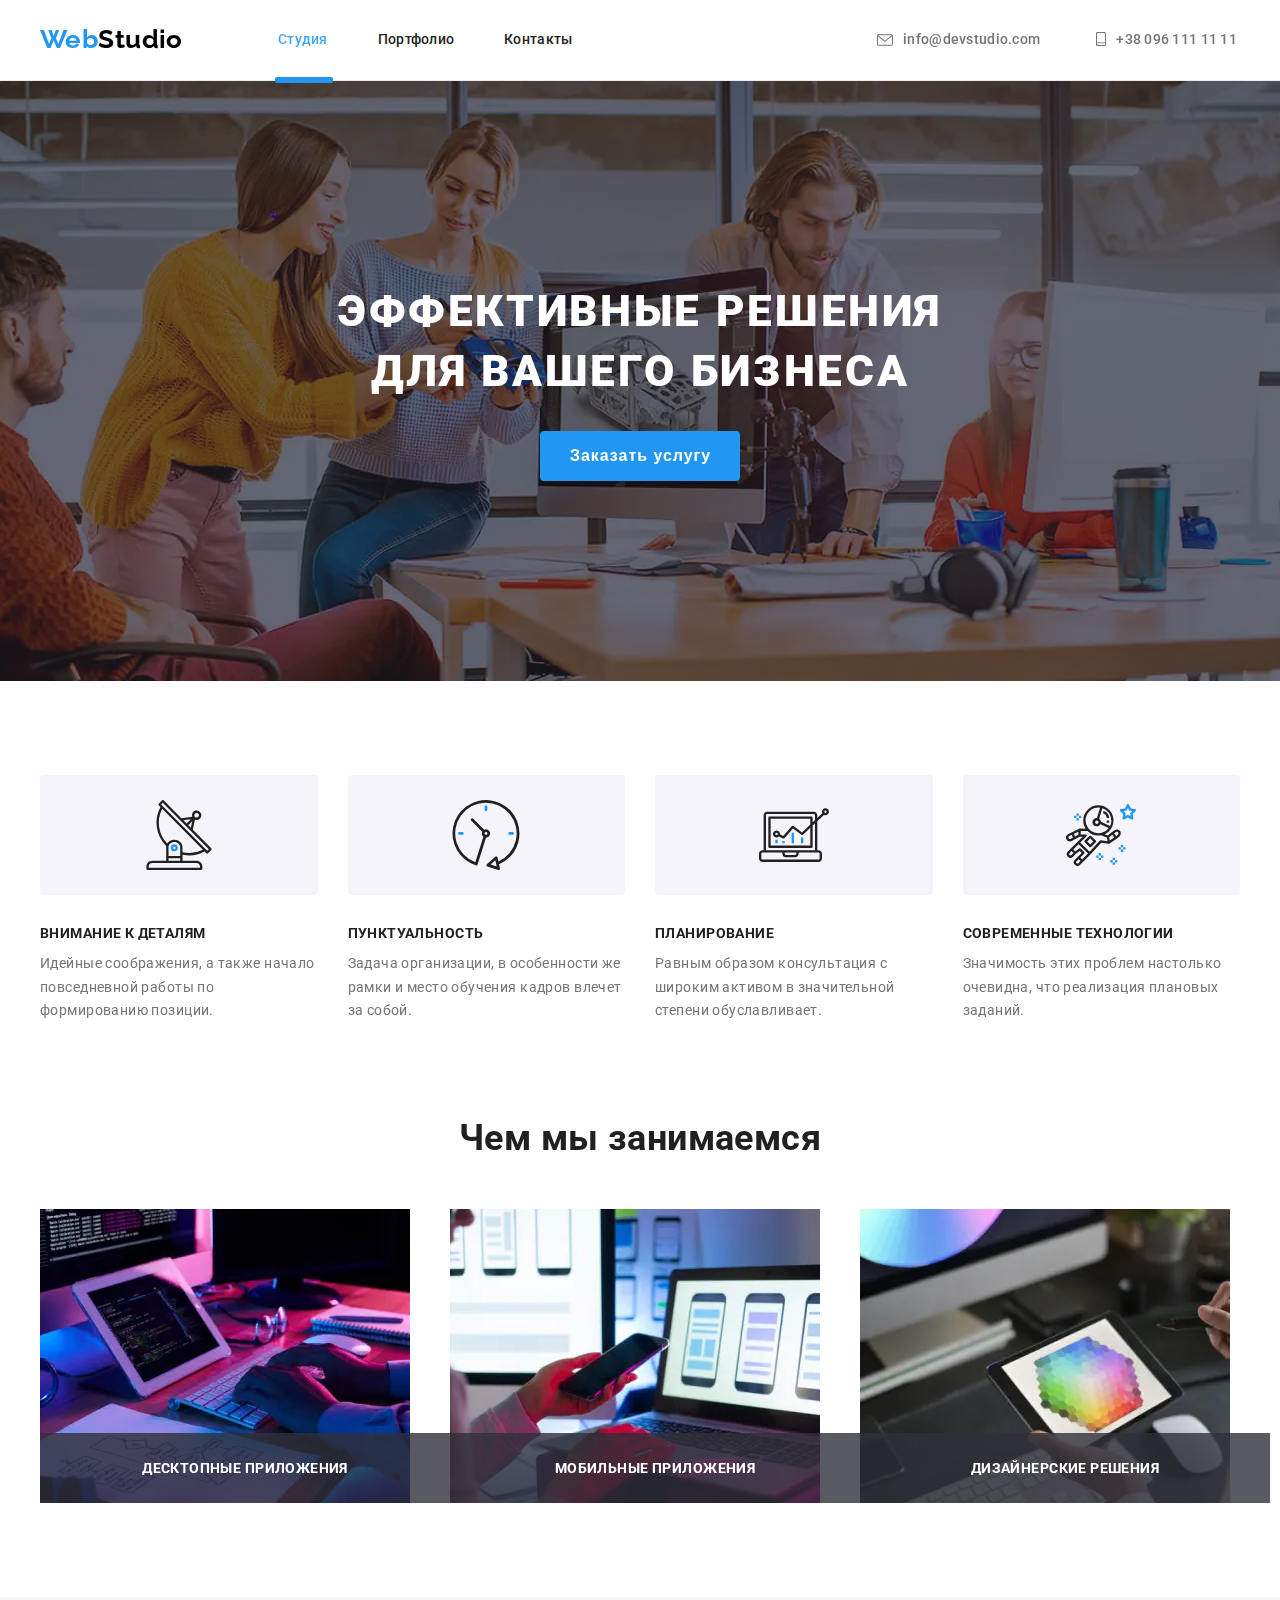
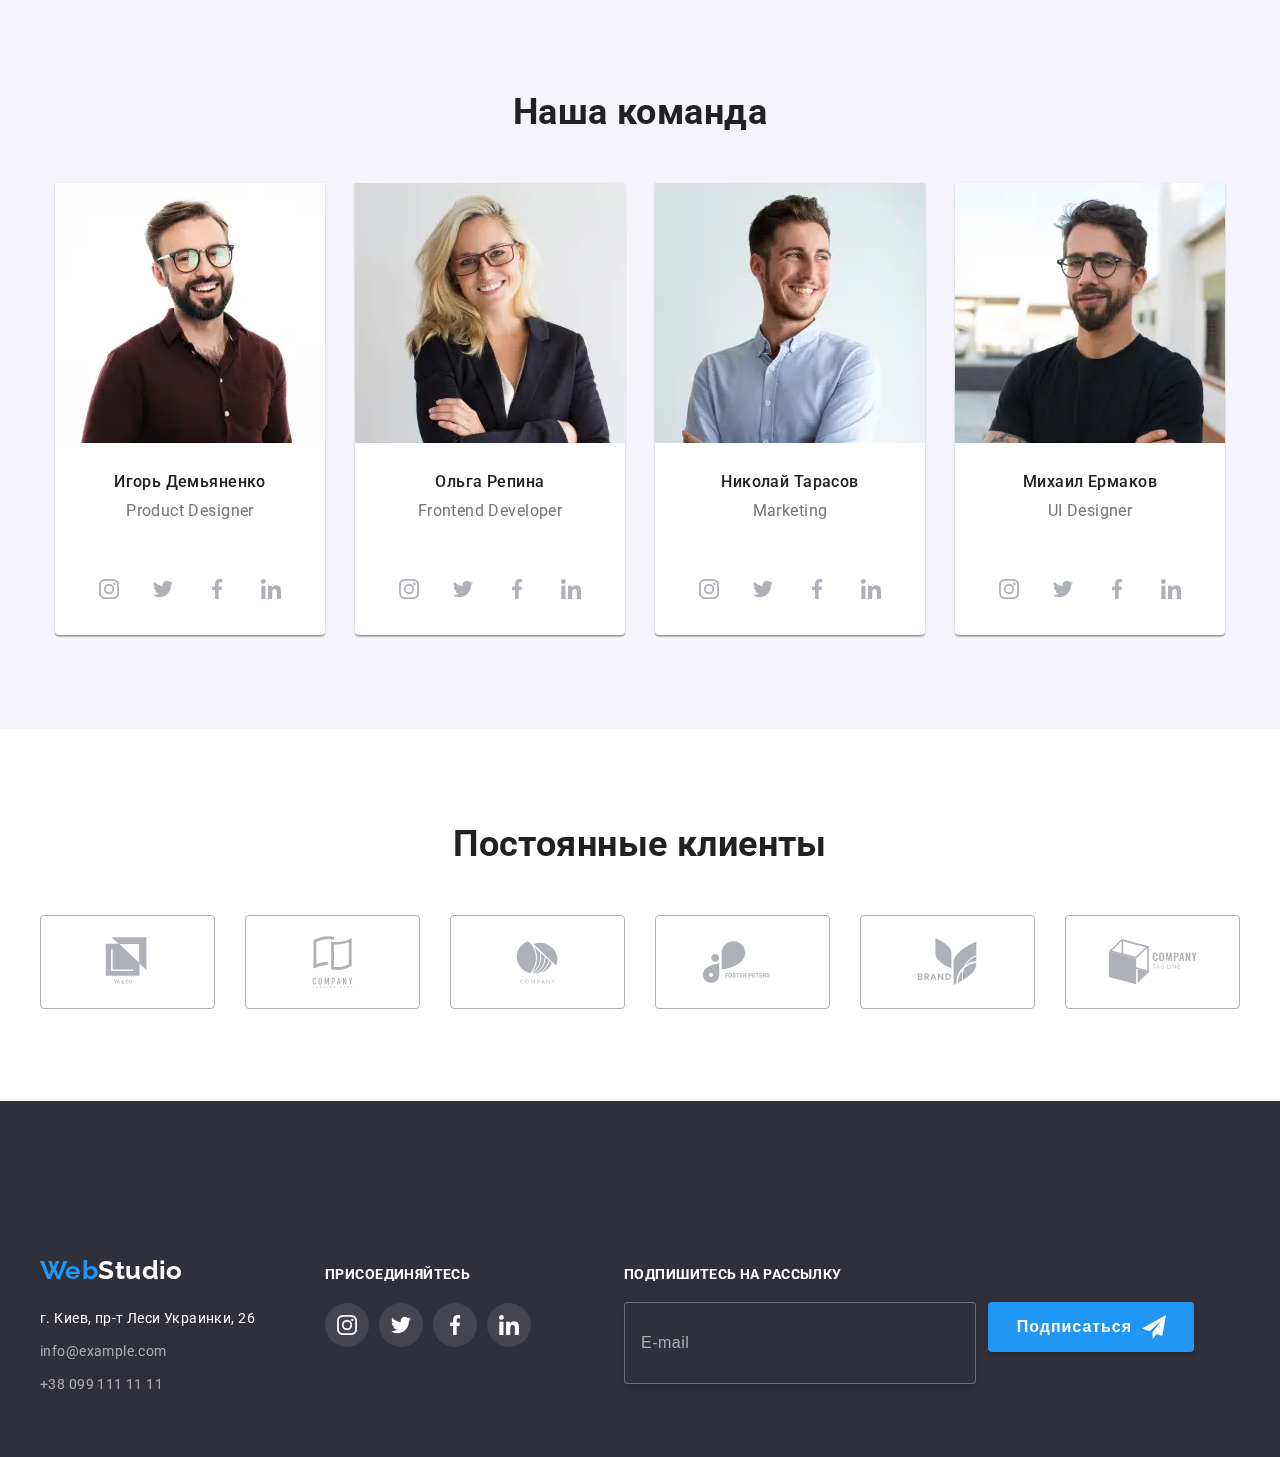
==== commit cf5765ac: "focus catch + paddings" ====
--- a/index.html
+++ b/index.html
@@ -106,7 +106,7 @@
               >
                 <use href="./images/icomoon-svgomg/icons.svg#icon-smartphone"></use>
               </svg>
-              <span class="tooltip sr-only" id="webstudio-phone-id-label-1" tabindex="-1">
+              <span class="tooltip sr-only" id="webstudio-phone-id-label-1">
                 Мобильный студии
               </span>
               +38 096 111 11 11
@@ -151,6 +151,7 @@
             type="button"
             aria-controls="backdrop-id"
             aria-expanded="false"
+            data-menu-focus
           >
             <span class="btn__label">Заказать услугу</span>
           </button>
@@ -1643,16 +1644,16 @@
     <script src="./js/mobile-menu.js"></script>
 
     <!-- Скрипт держит фокус в мобильном меню -->
-    <script src="./js/mobile-menu-focus-catch.js"></script>
+    <script src="./js/menu-focus-catch.js"></script>
 
     <!-- Скрипт модального окна -->
     <script src="./js/modal.js"></script>
     <!-- <script src="./js/modal.min.js" ></script> -->
 
+    <!-- Скрипт держит фокус в модальном окне -->
+    <script src="./js/modal-focus-catch.js"></script>
+
     <!-- Скрипт спикера формы модалки -->
     <script src="./js/form.min.js"></script>
-
-    <!-- Скрипт держит фокус в модальном окне -->
-    <script src="./js/focus-catch.js"></script>
   </body>
 </html>
--- a/css/main.min.css
+++ b/css/main.min.css
@@ -1,4 +1,4 @@
 :root{--body-sans-serif: "Roboto", sans-serif;--logo-sans-serif: "Raleway", sans-serif;--color-text-primary: #212121;--color-text-secondary: #757575;--color-accent: #2196f3;--color-bg-hero: #2f303a;--color-bg-hero-btn: #188ce8;--color-bg-btn-secondary: #f5f4fa;--color-bg-project-card: #eeeeee;--color-white: #ffffff;--color-black: #000000;--color-icon: #afb1b8;--shadow-middle: 0 3px 1px rgba(0, 0, 0, 0.1), 0 1px 2px rgba(0, 0, 0, 0.08),
     0 2px 2px rgba(0, 0, 0, 0.12);--shadow-hero-btn: 0 4px 4px rgba(0, 0, 0, 0.15);--shadow-mobile-overlay: 0 4px 8px rgba(0, 0, 0, 0.04), 0 2px 4px rgba(0, 0, 0, 0.08),
-    0 1px 3px rgba(0, 0, 0, 0.16);--uni-margin: 1.875rem;--uni-margin-big: 3.125rem;--uni-margin-med: 1.25rem;--uni-margin-min: 0.625rem;--cards-per-line-1: 1;--cards-per-line-2: 2;--cards-per-line-3: 3;--cards-per-line-4: 4;--cards-per-line-6: 6;--gap: 1.875rem;--line-height-project-name: 2;--line-height-project-type: 1.88;--width-portfolio-card__image: 28.125rem;--time: 250ms;--cubic: cubic-bezier(0.4, 0, 0.2, 1)}body .sr-only{position:absolute;width:1px;height:1px;padding:0;margin:-1px;overflow:hidden;clip-path:inset(100%);clip:rect(1px 1px 1px 1px);clip:rect(1px, 1px, 1px, 1px);font-size:1px;line-height:1px;white-space:nowrap;pointer-events:none;border:0;outline:none;opacity:0}.is-hidden{pointer-events:none;visibility:hidden;opacity:0}body,h1,h2,h3,p,ul,li,.links,.btn{padding:0;margin:0}p{margin-block-start:0;margin-block-end:0}.image{display:block;width:100%;height:auto}.links{display:inline-block;color:inherit;text-decoration:none;transition-property:color, background-color;transition:calc(var(--time) * 4) var(--cubic)}.links:hover,.links:focus{color:var(--color-accent)}.accent{color:var(--color-accent)}.svg{display:inline-block;outline:none}.tooltip{position:absolute;top:100%;display:block;max-width:16rem;max-height:2rem}.page-html{height:100vh;overflow-y:scroll}.page-html.no-scroll{overflow-y:hidden}.studio-body{overflow-y:hidden}.studio-body.no-scroll{overflow-y:scroll}.studio-body,.portfolio-body{position:relative;width:100%;min-height:100vh;font-family:var(--body-sans-serif);font-size:0.875rem;line-height:1.71;color:var(--color-text-primary);letter-spacing:0.03em;background-color:var(--color-white);fill:var(--color-text-primary)}.page-header__container,.hero__container,.features__container,.activities__container,.team__container,.clients__container,.portfolio__container,.page-footer__container,.backdrop__container,.mobile-overlay__container{margin-right:auto;margin-left:auto}.container{min-width:15.625rem;max-width:75rem;padding-right:.9375rem;padding-left:.9375rem}@media screen and (max-width: calc( 48rem - .0625rem)){.container{max-width:30rem}}@media screen and (min-width: 48rem) and (max-width: calc( 75rem - .0625rem)){.container{max-width:48rem}}@media screen and (min-width: 75rem){.container{max-width:75rem}}.section{padding-top:clamp(3.75rem, 7.8vw, 5.875rem);padding-bottom:clamp(3.75rem, 7.8vw, 5.875rem)}.section:nth-child(2n+4){background-color:var(--color-bg-btn-secondary)}.section__title{margin-bottom:clamp(var(--uni-margin), 3.90625vw, var(--uni-margin-big));font-size:clamp(1.75rem, 3.6vw, 2.25rem);line-height:clamp(2.0625rem, 4.2vw, 2.625rem);text-align:center}@media screen and (min-width: 75rem){.section__title{margin-bottom:3.125rem}}@keyframes rotate{0%{transform:rotate(0deg)}25%{transform:rotate(7deg)}75%{transform:rotate(-7deg)}100%{transform:rotate(0deg)}}@keyframes rotate-box{0%{transform:rotate(0deg) scale(1);opacity:1}50%{opacity:0.21 scale(0.8)}100%{transform:rotate(360deg) scale(1);opacity:1}}@keyframes scalingUp{0%{transform:scaleX(0)}100%{transform:scaleX(100%)}}@keyframes send-icon-fly{0%{transform:rotate(0deg) scale(1)}100%{transform:rotate(-360deg) scale(0.5)}}@keyframes send-icon-return{0%{transform:rotate(360deg) scale(0.5)}100%{transform:rotate(0deg) scale(1)}}.body__skip-btn{margin-left:.5rem}.skip-btn{position:absolute;top:calc(-1 * 3.125rem);left:0;z-index:2;max-width:18.75rem;max-height:3.125rem;padding:.5rem;overflow:hidden;font-size:1.21rem;font-weight:700;line-height:1.21667;color:var(--color-text-primary);word-wrap:break-word;background-color:var(--color-white);border:.0625rem solid transparent;border-radius:.1875rem;transition:transform var(--time) var(--cubic)}.skip-btn:focus{transform:translateY(121%)}.page-header__container{display:flex;flex-wrap:wrap;align-items:center}.nav{position:relative;display:flex;flex-wrap:wrap;align-items:center}.nav__menu{display:flex;flex-wrap:wrap;align-items:center;margin-left:5.625rem;transition-property:width, height, margin, flex, visibility, opacity, transform, background-color;transition:calc(var(--time) * 4) var(--cubic)}@media screen and (max-width: 47.9375rem){.nav__menu{height:0;visibility:hidden;pointer-events:none;transform:scaleY(0)}}@media screen and (min-width: 48rem) and (max-width: 74.9375rem){.nav__menu{margin-left:5.3125rem}}.nav__item:not(:first-child){margin-left:calc(var(--uni-margin-big) - 0.375rem)}.logo{display:inline-flex;flex-direction:row;flex-wrap:nowrap;width:8.625rem;font-family:var(--logo-sans-serif);font-size:clamp(1.5rem, 3.125vw, 1.625rem);font-weight:700;line-height:clamp(1.75rem, 3.64583vw, 1.9375rem);animation-duration:var(--time);animation-timing-function:var(--cubic)}@media screen and (min-width: 75rem){.logo{width:9.0625rem}}.logo:hover,.logo:focus{animation-name:rotate}.logo__web-studio{min-height:26px;transition:color var(--time) var(--cubic)}.logo:hover .logo__web-studio,.logo:focus .logo__web-studio{color:var(--color-accent)}.logo__first-part{color:var(--color-accent)}.logo__last-part{color:var(--color-black)}.logo__last-part--inverse{color:var(--color-white)}.nav__link{display:inline-block;padding-top:.5rem;text-decoration:none;color:var(--color-black);background-color:var(--color-white)}.nav__link::before{content:"";background-color:var(--color-accent)}.nav__link--current::after{position:absolute;top:calc(100% + 1.3125rem);left:0;min-width:100%;min-height:.25rem;content:"";background-color:var(--color-accent);border-radius:.125rem;border:.0625rem solid transparent}.nav__link-overlay{background-color:var(--color-text-primary)}.btn{position:relative;max-width:31.25rem;min-height:2.25rem;max-height:3.125rem;padding:0.3125rem 1.3125rem;text-overflow:ellipsis;font-size:1rem;font-weight:500;line-height:1.625;letter-spacing:0.03em;word-wrap:break-word;cursor:pointer;border:1px solid transparent;border-radius:4px;transition:background-color var(--time) var(--cubic)}.btn--primary{display:inline-flex;align-items:center;justify-content:center;min-width:12.5rem;max-width:18.75rem;min-height:3.125rem;padding-top:0.5625rem;padding-right:1.6875rem;padding-bottom:0.5625rem;padding-left:1.75rem;font-weight:700;line-height:1.875;color:var(--color-white);letter-spacing:0.06em;background-color:var(--color-accent);box-shadow:var(--shadow-hero-btn)}.btn--secondary{color:var(--color-text-primary);background-color:var(--color-bg-btn-secondary);transition:color var(--time) var(--cubic),box-shadow var(--time) var(--cubic)}.nav__btn-mobile{margin-left:auto}@media screen and (min-width: 48rem){.btn-burger{width:0;height:0;opacity:0;visibility:hidden;pointer-events:none;transform:scale(0)}}.page-header__contacts-list{margin-left:auto;transition-property:width, height, margin, flex, visibility, opacity, transform, background-color;transition:calc(var(--time) * 4) var(--cubic)}@media screen and (max-width: 47.9375rem){.page-header__contacts-list{height:0;visibility:hidden;pointer-events:none;transform:scaleY(0)}}@media screen and (min-width: 75rem){.page-header__contacts-list{display:flex;flex-wrap:wrap;align-items:center}}@media screen and (min-width: 48rem) and (max-width: 74.9375rem){.contacts-list__item:not(:last-child){margin-bottom:.625rem}}@media screen and (min-width: 75rem){.contacts-list__item:not(:last-child){margin-right:3.125rem}}.header-contact{display:flex;flex-wrap:wrap;align-items:center;color:var(--color-text-secondary)}@media screen and (min-width: 48rem) and (max-width: 74.9375rem){.header-contact{font-size:.75rem;line-height:1.16667}}@media screen and (min-width: 75rem){.header-contact{padding-top:.4375rem}}.header-contact__icon-envelope{margin-top:.125rem;margin-bottom:.0625rem}@media screen and (min-width: 75rem){.header-contact__icon-envelope{width:1rem;height:.75rem}}.header-contact__icon{margin-right:.5rem;fill:currentColor;transition:transform var(--time) var(--cubic)}@media screen and (min-width: 75rem){.header-contact__icon{margin-right:.625rem}}.header-contact:hover>.header-contact__icon,.header-contact:focus>.header-contact__icon{transform:rotateY(180deg)}.designer-card__list,.page-footer__social-list{margin-top:-1rem;margin-left:-.625rem}.social-list{display:flex;flex-wrap:wrap;justify-content:center}.social-list__item{margin-top:1rem;margin-left:.625rem}.social-card__link{position:relative;display:flex;align-items:center;justify-content:center;padding:.75rem;color:var(--color-icon);background-color:var(--color-white);border-radius:50%;transition:color var(--time) var(--cubic),background-color var(--time) var(--cubic)}.social-card__link:focus,.social-card__link:hover{color:var(--color-white);background-color:var(--color-accent)}.social-card__icon{fill:currentColor}.social-card__link:focus .social-card__icon,.social-card__link:hover .social-card__icon{animation:rotate-box var(--time) var(--cubic) 1 normal forwards}.hero__title{position:relative;min-height:clamp(5.25rem, 1vw, 7.5rem);margin-bottom:var(--gap);font-size:clamp(1.625rem, 3.38542vw, 2.75rem);line-height:clamp(2.625rem, 5.46875vw, 3.75rem);font-weight:900;color:var(--color-white);text-transform:uppercase;letter-spacing:0.06em;word-wrap:break-word;text-overflow:clip;transition-property:width, height, flex, font-size, line-height;transition:calc(var(--time) * 4) var(--cubic)}@media screen and (min-width: 75rem){.hero__title{font-size:2.75rem;line-height:1.36667}}.features__list{margin-top:calc(-1 * var(--gap));margin-left:calc(-1 * var(--gap))}.features-list{display:flex;flex-direction:row;flex-wrap:wrap;justify-content:center}.features-list__item{position:relative;flex-basis:calc(100% / var(--cards-per-line-1) - var(--gap));flex-grow:1;min-width:15.625rem;max-width:28.125rem;max-height:16.735rem;margin-top:var(--gap);margin-left:var(--gap);overflow:hidden;word-wrap:break-word}@media screen and (min-width: 48rem) and (max-width: 74.9375rem){.features-list__item{flex-basis:calc(100% / var(--cards-per-line-2) - var(--gap))}}@media screen and (min-width: 75rem){.features-list__item{flex-basis:calc(100% / var(--cards-per-line-4) - var(--gap))}}.feature-card__svg-wrapper{display:flex;align-items:center;justify-content:center;height:7.5rem;margin-bottom:var(--gap);background-color:var(--color-bg-btn-secondary);border-radius:.25rem}.feature-card__svg{width:4.375rem;height:4.375rem;color:var(--color-accent)}.feature-card__heading{max-height:2.0475rem;margin-bottom:var(--uni-margin-min);display:block;font-size:inherit;line-height:1.17;text-transform:uppercase;transition-property:transform;transition:calc(var(--time) * 4) var(--cubic)}@media screen and (max-width: 47.9375rem){.feature-card__heading{transform:translate(50%)}.feature-card__heading-span{transform:translate(-50%)}}.feature-card__heading:hover,.feature-card__heading:focus{overflow-y:auto}.feature-card__heading-span{display:inline-block;transition-property:transform;transition:calc(var(--time) * 4) var(--cubic)}.feature-card__paragraph{min-width:15.625rem;max-height:4.6875rem;overflow:hidden;color:var(--color-text-secondary)}.feature-card__paragraph:hover,.feature-card__paragraph:focus{overflow-y:auto}.activities__list{margin-top:calc(-1 * var(--gap));margin-left:calc(-1 * var(--gap))}.activities-list{display:flex;flex-direction:row;flex-wrap:wrap;justify-content:center}.activities-list__item{position:relative;flex-basis:calc(100% / var(--cards-per-line-3) - var(--gap));min-width:15.625rem;justify-content:center;margin-top:var(--gap);margin-left:var(--gap)}.activity-card__image{width:clamp(15.625rem, 100%, 23.125rem);height:18.375rem;object-fit:contain;object-position:bottom}.activity-card__overlay{position:absolute;bottom:0;min-width:100%;padding-top:calc(1rem + 11px);padding-right:clamp((0.4rem + 1px), 2vw, (1rem - 1px));padding-bottom:calc(1rem + 11px);padding-left:clamp((0.4rem + 1px), 2vw, (1rem - 1px));overflow:hidden;word-wrap:break-word;background-color:rgba(47,48,58,0.8)}.activity-card__overlay:hover,.activity-card__overlay:focus,.activity-card__overlay:active{overflow-y:auto}.activity-card__title{font-size:0.875rem;font-weight:700;line-height:1.17;color:var(--color-white);text-align:center;text-transform:uppercase}.team__list{margin-top:calc(-1 * var(--gap));margin-left:calc(-1 * var(--gap))}.designers-list{display:flex;flex-direction:row;flex-wrap:wrap;justify-content:center}.designers-list__item{flex-basis:calc(100% / var(--cards-per-line-1) - var(--gap));flex-grow:1;min-width:15.625rem;max-width:28.125rem;min-height:26.75rem;max-height:42.45rem;margin-top:var(--gap);margin-left:var(--gap);word-wrap:break-word}@media screen and (min-width: 48rem) and (max-width: 74.9375rem){.designers-list__item{flex-basis:calc(100% / var(--cards-per-line-2) - var(--gap))}}@media screen and (min-width: 75rem){.designers-list__item{flex-basis:calc(100% / var(--cards-per-line-4) - var(--gap))}}@media screen and (min-width: 48rem) and (max-width: 74.9375rem){.designers-list__item{max-width:22.125rem}}@media screen and (min-width: 75rem){.designers-list__item{max-width:16.875rem}}.designer-card{padding-bottom:1.5rem;background-color:var(--color-white);border-radius:0 0 .25rem .25rem;box-shadow:0 .0625rem .1875rem rgba(0,0,0,0.12),0 .0625rem .0625rem rgba(0,0,0,0.14),0 .125rem .0625rem rgba(0,0,0,0.2)}.designer-card__photo{margin:0 auto}@media screen and (min-width: 48rem) and (max-width: 74.9375rem){.designer-card__photo{max-width:22.125rem;max-height:23.375rem}}@media screen and (min-width: 75rem){.designer-card__photo{max-width:16.875rem;max-height:16.25rem}}.designer-card__meta{min-height:4.88rem;max-height:8.45rem;padding-top:var(--uni-margin);padding-right:calc(var(--uni-margin) + 0.125rem);padding-bottom:calc(1.5rem, 4.5vw, var(--uni-margin));padding-left:calc(var(--uni-margin) + 0.125rem);margin-bottom:1rem;overflow:hidden}.designer-card__name{min-height:1.1875rem;max-height:2.38rem;margin-bottom:var(--uni-margin-min);overflow:hidden;font-size:1rem;font-weight:500;line-height:1.18333;text-align:center}.designer-card__name:hover{overflow-y:auto}.designer-card__role{min-height:1.1875rem;max-height:3.57rem;overflow:hidden;font-size:1rem;line-height:1.18333;color:var(--color-text-secondary);text-align:center}.designer-card__role:hover{overflow-y:auto}.clients__list{margin-top:calc(-1 * var(--gap));margin-left:calc(-1 * var(--gap))}.clients-list{display:flex;flex-direction:row;flex-wrap:wrap;align-items:center;justify-content:center}.clients-list__item{flex-basis:calc(100% / var(--cards-per-line-2) - var(--gap));flex-grow:1;min-width:10.625rem;max-width:14.125rem;height:5.75rem;margin-top:var(--gap);margin-left:var(--gap)}@media screen and (min-width: 48rem){.clients-list__item{flex-basis:calc(100% / var(--cards-per-line-3) - var(--gap))}}@media screen and (min-width: 75rem){.clients-list__item{flex-basis:calc(100% / var(--cards-per-line-6) - var(--gap))}}.client-card{height:100%}.client-card__link{position:relative;display:flex;align-items:center;justify-content:center;min-height:100%;border-width:1px;border-style:solid;border-color:var(--color-icon);border-radius:0.25rem;transition:border-color var(--time) var(--cubic)}.client-card__link:hover,.client-card__link:focus{border-color:var(--color-accent)}.client-card__icon{fill:var(--color-icon);transition:fill var(--time) var(--cubic)}.client-card__link:hover .client-card__icon,.client-card__link:focus .client-card__icon{fill:var(--color-accent)}.portfolio__portfolio-filters{margin-bottom:var(--uni-margin-big)}.portfolio-filters{display:flex;justify-content:center;white-space:nowrap}.portfolio-filters__list{margin-top:-.9375rem;margin-left:-.5rem}.portfolio-filters-list{display:flex;flex-wrap:wrap;justify-content:flex-start}.portfolio-filters-list__item{margin-top:.9375rem;margin-left:.5rem}.portfolio__list{margin-top:calc(-1 * var(--gap));margin-left:calc(-1 * var(--gap))}.portfolio-list{display:flex;flex-wrap:wrap;justify-content:center}.portfolio-list__item{display:flex;flex-basis:calc(100% / var(--cards-per-line-1) - var(--gap));flex-direction:column;flex-grow:1;width:clamp(15.625rem, 100%, var(--width-portfolio-card__image));min-width:15.625rem;max-width:var(--width-portfolio-card__image);max-height:calc( 23.125rem + ( (var(--line-height-project-name) * 1.125rem * 2) + (var(--line-height-project-type) * 1rem * 2) + 2.875rem ));word-wrap:break-word;margin-top:var(--gap);margin-left:var(--gap)}@media screen and (min-width: 48rem) and (max-width: 74.9375rem){.portfolio-list__item{flex-basis:calc(100% / var(--cards-per-line-2) - var(--gap));max-width:22.125rem}}@media screen and (min-width: 75rem){.portfolio-list__item{flex-basis:calc(100% / var(--cards-per-line-3) - var(--gap))}}.portfolio-card{display:flex;flex-direction:column;height:100%;background-color:var(--color-white)}.portfolio-card__link{display:flex;flex-direction:column;flex-grow:1;transition:box-shadow var(--time) var(--cubic)}.portfolio-card__link:focus,.portfolio-card__link:hover{color:inherit;box-shadow:0 1px 1px rgba(0,0,0,0.12),0 4px 4px rgba(0,0,0,0.06),1px 4px 6px rgba(0,0,0,0.16)}.portfolio-card__thumb{position:relative;overflow:hidden}.portfolio-card__thumb::before{z-index:3;content:"";background-color:rgba(33,150,243,0.9)}.portfolio-card__link:focus .portfolio-card__thumb::before,.portfolio-card__link:hover .portfolio-card__thumb::before{visibility:visible;opacity:1;transform:translateY(-100%)}.portfolio-card__image{width:100%;height:18.375rem;min-width:clamp(15.625rem, 100%, var(--width-portfolio-card__image))}.portfolio-card__desc{z-index:4;padding-top:clamp(15px, 5.3vw, 63px);padding-right:1.5rem;padding-bottom:clamp(15px, 5.3vw, 63px);padding-left:1.5rem;overflow:hidden;overflow-y:auto;font-size:1.125rem;line-height:1.56;color:var(--color-white);letter-spacing:0.03em}.portfolio-card__link:hover .portfolio-card__desc,.portfolio-card__link:focus .portfolio-card__desc{visibility:visible;opacity:1;transform:translateY(-100%)}.portfolio-card__meta{flex-grow:1;min-height:110px;max-height:calc( (var(--line-height-project-name) * 18px * 2) + (var(--line-height-project-type) * 16px * 2) + 46px);padding-top:clamp(0.625rem, 3.5vh, var(--uni-margin-med));padding-right:1.4375rem;padding-bottom:1.1875rem;padding-left:1.4375rem;overflow:hidden;border-right:1px solid var(--color-bg-project-card);border-bottom:1px solid var(--color-bg-project-card);border-left:1px solid var(--color-bg-project-card)}.portfolio-card__meta:hover,.portfolio-card__meta:focus{overflow-y:auto}.portfolio-card__name{min-height:calc(.375rem + var(--uni-margin));max-height:calc(var(--line-height-project-name) * 1.125rem * 2);margin-bottom:.25rem;overflow:hidden;font-size:1.125rem;line-height:var(--line-height-project-name);letter-spacing:0.06em}.portfolio-card__name:hover,.portfolio-card__name:focus,.portfolio-card__name:active{overflow-y:auto}.portfolio-card__type{min-height:var(--uni-margin);max-height:calc(var(--line-height-project-type) * 1rem * 2);margin-bottom:.25rem;overflow:hidden;font-size:1rem;line-height:var(--line-height-project-type);color:var(--color-text-secondary)}.portfolio-card__type:hover,.portfolio-card__type:focus,.portfolio-card__type:active{overflow-y:auto}@media screen and (min-width: 75rem){.page-footer__container{display:flex;flex-wrap:wrap;align-items:baseline}}@media screen and (min-width: 48rem){.page-footer__top-row-wrapper{display:flex;flex-wrap:wrap;justify-content:space-between;align-items:baseline}}@media screen and (min-width: 75rem){.page-footer__top-row-wrapper{justify-content:flex-start}}@media screen and (min-width: 48rem) and (max-width: 74.9375rem){.page-footer__address-wrapper{margin-left:3.8125rem}}@media screen and (min-width: 75rem){.page-footer__address-wrapper{margin-right:4.375rem}}.page-footer__address{margin-top:var(--uni-margin-med)}.address{font-style:inherit}.address-list__item:not(:last-child){margin-bottom:.5625rem}.address-card__map-pointer{position:relative;color:var(--color-white)}.address-card__contact{position:relative;color:rgba(255,255,255,0.6)}.page-footer__social-container{margin-top:3.75rem}@media screen and (min-width: 48rem) and (max-width: 74.9375rem){.page-footer__social-container{margin-top:.3125rem;margin-right:4.625rem}}@media screen and (min-width: 75rem){.page-footer__social-container{margin-top:0;margin-right:5.8125rem}}.page-footer__social-title{margin-bottom:var(--uni-margin-med);font-weight:700;line-height:1.16667;color:var(--color-white);text-transform:uppercase}.page-footer__social-link{background:rgba(255,255,255,0.1)}.page-footer__social-icon{fill:var(--color-white)}.subscribe-form{max-width:35.625rem}.page-footer__subscribe-form{flex-grow:1}@media screen and (max-width: 74.9375rem){.page-footer__subscribe-form{margin-top:3.75rem;margin-right:auto;margin-left:auto}}.subscribe-form__title{display:block;min-width:13.6875rem;margin-bottom:var(--uni-margin-med);font-weight:700;line-height:1.06667;color:var(--color-white);text-transform:uppercase}@media screen and (min-width: 75rem){.subscribe-form__group{display:flex;flex-wrap:wrap;flex-grow:1}}.subscribe-form__field{display:flex;justify-content:center;flex-grow:1}@media screen and (max-width: 74.9375rem){.subscribe-form__field{margin-bottom:1.25rem}}@media screen and (min-width: 75rem){.subscribe-form__field{margin-right:.75rem}}.subscribe-form__input{position:relative;flex-grow:1;max-width:28.125rem;min-height:3.125rem;max-height:3.125rem;padding:.9375rem 1rem;font-size:1rem;line-height:1.25rem;color:#ffffff;letter-spacing:0.03em;background-color:var(--color-bg-hero);filter:drop-shadow(0 4px 4px rgba(0,0,0,0.15));border:.0625rem solid rgba(255,255,255,0.3);border-radius:.25rem}.subscribe-form__input::placeholder{display:inline-flex;align-items:center;min-height:1.25rem;font-size:1rem;line-height:1.25rem;color:rgba(255,255,255,0.6);letter-spacing:0.03em}.subscribe-btn__send-icon{margin-left:.625rem;fill:currentColor;animation:send-icon-return var(--time) var(--cubic) 1 backwards;transform-origin:top left;transition:currentColor var(--time) var(--cubic)}.subscribe-btn:hover .subscribe-btn__send-icon,.subscribe-btn:focus .subscribe-btn__send-icon{animation:send-icon-fly var(--time) var(--cubic) 1 forwards}.backdrop{position:fixed;inset:0;z-index:10;display:flex;overflow-y:scroll;background-color:rgba(0,0,0,0.2);transition:transform var(--time) var(--cubic),opacity var(--time) var(--cubic),visibility var(--time) var(--cubic),background-color var(--time) var(--cubic)}.backdrop.is-hidden{overflow:hidden}.modal{position:relative;width:clamp(15.625rem, 100%, 28.125rem);padding:2.5rem;overflow:hidden;background-color:var(--color-white);border-radius:4px;box-shadow:0 1px 3px rgba(0,0,0,0.12),0 1px 1px rgba(0,0,0,0.14),0 2px 1px rgba(0,0,0,0.2);transition:transform var(--time) var(--cubic),opacity var(--time) var(--cubic),line-height var(--time) var(--cubic),height var(--time) var(--cubic),width var(--time) var(--cubic)}@media screen and (min-width: 75rem){.modal{width:33rem}}.backdrop.is-hidden>.modal{transform:scale(1.21)}.backdrop__container{margin-top:auto;margin-bottom:auto;max-width:30rem}@media screen and (min-width: 75rem){.backdrop__container{max-width:34.875rem}}.modal__btn-close{position:absolute;top:.5rem;right:.5rem;display:flex;align-items:center;justify-content:center;min-width:1.875rem;max-width:1.875rem;min-height:1.875rem;max-height:1.875rem;color:var(--color-black);padding:0;background-color:var(--color-white);border:.0625rem solid rgba(0,0,0,0.1);border-radius:50%}.modal__btn-close:hover,.modal__btn-close:focus{color:var(--color-accent);background-color:var(--color-white)}.modal__btn-close:focus{box-shadow:0 0 .1875rem .125rem rgba(33,150,243,0.5);outline:none}.modal-close-icon{fill:currentColor;transition:fill var(--time) var(--cubic)}.form__svg{transition:fill var(--time) var(--cubic)}.submit-btn-wrapper{text-align:center}.hero-form__title{display:block;margin-bottom:var(--gap);font-size:1.25rem;font-weight:700;line-height:1.5;text-align:center;line-height:clamp(1.875rem, 2.5vw, 1.4375rem);transition-property:width, height, flex, font-size, line-height;transition:calc(var(--time) * 4) var(--cubic)}.customer-info__field:not(:first-child){margin-top:1.75rem}.customer-info__label,.customer-info__svg-wrapper{position:absolute;top:50%;display:inline-flex;align-items:center;height:100%;margin-bottom:0;pointer-events:none;transform:translateY(-50%)}.customer-info__label{margin-bottom:0;width:100%;left:2.625rem}.hero-form__input:not(:placeholder-shown)+.customer-info__label,.hero-form__input:focus+.customer-info__label{transform:translate(calc(-1 * 2.625rem), calc(-50% - 1.9375rem))}.customer-info__svg-wrapper{left:.75rem}.hero-form__input:focus ~ .customer-info__svg-wrapper{fill:var(--color-accent)}.hero-form__customer-info{margin-bottom:.625rem}.hero-form__field{position:relative;display:flex;flex-direction:column}.hero-form__label{font-size:.75rem;line-height:1.17;color:var(--color-text-secondary);letter-spacing:0.01em;cursor:pointer;transition:transform var(--time) var(--cubic)}.hero-form__input:focus+.hero-form__label{color:var(--color-accent)}.hero-form__input{height:2.5rem;padding:.75rem .75rem .75rem 2.625rem;line-height:1;color:var(--color-text-primary);border:.0625rem solid rgba(33,33,33,0.2);border-radius:.25rem;transition:border-color var(--time) var(--cubic)}.hero-form__input:valid:not(:focus):not(:placeholder-shown){border-color:#21ff21}.hero-form__input:invalid:not(:focus):not(:placeholder-shown){border-color:#ff2121}.hero-form__input:focus{border-color:var(--color-accent);box-shadow:0 0 .1875rem .125rem rgba(33,150,243,0.5);outline:none}.hero-form__input::placeholder{margin-bottom:.25rem;font-size:.75rem;line-height:1.17;letter-spacing:0.01em;color:var(--color-text-secondary);opacity:0;transition:opacity var(--time) var(--cubic)}.hero-form__input:focus::placeholder{opacity:1}.hero-form__input:hover{border-color:var(--color-accent)}.customer-comment__label{margin-bottom:.25rem}.hero-form__textarea:focus+.customer-comment__label{color:var(--color-accent)}.hero-form__customer-comment{flex-direction:column-reverse;margin-bottom:20px}.hero-form__textarea{height:7.5rem;padding:0.75rem 1rem;line-height:1.14;color:var(--color-text-primary);letter-spacing:0.01em;resize:none;border:1px solid rgba(33,33,33,0.2);border-radius:0.25rem;transition:border-color var(--time) var(--cubic)}.hero-form__textarea::placeholder{color:rgba(117,117,117,0.5)}.hero-form__textarea:hover{border-color:var(--color-accent)}.hero-form__textarea:focus{border-color:var(--color-accent);box-shadow:0 0 3px 2px rgba(33,150,243,0.5);outline:none}.hero-form__policy{margin-bottom:1.875rem}.policy{position:relative;display:flex;justify-content:center}.policy__custom-checkbox-wrapper{margin-right:.5rem}@media screen and (min-width: 75rem){.policy{align-items:center}}.policy__label{font-size:clamp(.75rem, 1.16667vw, .875rem);line-height:clamp(.875rem, 1.82292vw, 1.5rem);letter-spacing:0.03em;margin-bottom:0}@media screen and (min-width: 75rem){.policy__label{font-size:.875rem;line-height:1.71667}}.policy__tac-link{color:var(--color-accent)}.custom-checkbox-wrapper{position:relative;display:flex;align-items:center;justify-content:center;font-size:.9375rem;line-height:1;min-width:1rem;max-width:1rem;min-height:.9375rem;max-height:.9375rem}@media screen and (min-width: 75rem){.custom-checkbox-wrapper{margin-right:.4375rem}}.hero-form__checkbox{top:100%;left:50%;transform:translateX(-50%)}.custom-checkbox{background-color:var(--color-white);border-radius:.125rem;transition:background-color var(--time) var(--cubic),color var(--time) var(--cubic),border-color var(--time) var(--cubic),box-shadow var(--time) var(--cubic)}.hero-form__checkbox:not(:checked)+.custom-checkbox{border:.125rem solid var(--color-text-primary)}.hero-form__checkbox:focus+.custom-checkbox{border-color:var(--color-accent)}.hero-form__checkbox:focus:not(:checked)+.custom-checkbox{box-shadow:0 0 .1875rem .1875rem rgba(33,150,243,0.5)}.hero-form__checkbox:focus:checked+.custom-checkbox{box-shadow:0 0 .125rem .1875rem rgba(33,150,243,0.5)}.hero-form__checkbox:checked+.custom-checkbox{color:var(--color-white);background-color:var(--color-accent);border-color:transparent}.custom-checkbox__check-icon{pointer-events:none;visibility:hidden;opacity:0;fill:currentColor;transition:visibility var(--time) var(--cubic),opacity var(--time) var(--cubic),currentColor 5s var(--cubic)}.hero-form__checkbox:checked+.custom-checkbox>.custom-checkbox__check-icon{pointer-events:auto;visibility:visible;opacity:1}.mobile-overlay{position:fixed;inset:0;z-index:20;font-weight:500;letter-spacing:0.02em;overflow-y:auto;background-color:var(--color-white);box-shadow:var(--shadow-mobile-overlay);transition-property:width, height, margin, flex, visibility, opacity, transform, background-color;transition:var(--time) var(--cubic)}.mobile-overlay.is-hidden{transform:translateX(100%)}@media screen and (min-width: 48rem){.mobile-overlay{pointer-events:none;visibility:hidden;opacity:0}}.mobile-overlay__container{display:flex;flex-direction:column;height:100%;padding:3rem 2.5rem}.btn-mobile{position:absolute;top:.625rem;right:.9375rem;max-width:2.5rem;max-height:2.5rem;padding:0;color:var(--color-text-primary);background-color:#fff;border:none}.btn-mobile:hover,.btn-mobile:focus,.btn-mobile:active{color:var(--color-accent)}.btn-mobile__icon{fill:currentColor}.mobile-overlay__mobile-nav{margin-bottom:auto}.mobile-nav__item:not(:last-child){margin-bottom:2rem}.mobile-nav__link{font-size:2.5rem;line-height:1.18333;padding:0}.mobile-nav__link--current::after{content:none}.mobile-overlay__mobile-contacts-list{margin-bottom:4rem}.mobile-contacts-list__item:not(:last-child){margin-bottom:2rem}.mobile-contacts-list__phone{font-size:2rem;line-height:1.25;color:var(--color-accent)}.mobile-contacts-list__email{font-size:1.5rem;line-height:1.16667;color:var(--color-text-secondary)}.mobile-social-list{display:flex;flex-wrap:wrap;align-items:center}.mobile-social-list__item{display:inline-flex;align-items:center}.mobile-social-list__item:not(:last-child)::after{width:22px;height:0;content:"";border-top:1px solid rgba(33,33,33,0.2);transform:rotate(90deg)}.mobile-social-card{display:inline-block}.mobile-social-card__link{font-size:1.125rem;line-height:1.21667;color:var(--color-accent)}.page-header{position:relative;max-height:3.75rem;padding-top:1rem;padding-bottom:.9375rem;background-color:var(--color-white);border-bottom:.0625rem solid #ececec}@media screen and (min-width: 48rem){.page-header{max-height:5rem}}@media screen and (min-width: 48rem) and (max-width: 74.9375rem){.page-header{padding-top:1.3125rem;padding-bottom:1.25rem}}@media screen and (min-width: 75rem){.page-header{padding-top:1.5rem;padding-bottom:1.5rem}}.main__hero{margin:0 auto}.hero{max-width:100rem;padding:clamp(7.375rem, 15.36458vw, 12.5rem) 0;text-align:center;background-color:var(--color-bg-hero);transition-property:background, width, height, flex, padding;transition:calc(var(--time) * 4) var(--cubic);background-repeat:no-repeat;background-position:center;background-size:cover;background-image:linear-gradient(to right, rgba(47,48,58,0.4), rgba(47,48,58,0.4)),url(../images/squooshed/hero-bg/mobile/hero-bg-mobile-480x400.jpg)}@media screen and (min-width: 75rem){.hero{padding:12.5rem 0}}@media only screen and (max-width: calc( 47.9375rem)) and (min-device-pixel-ratio: 2), only screen and (max-width: calc( 47.9375rem)) and (-webkit-min-device-pixel-ratio: 2), only screen and (max-width: calc( 47.9375rem)) and (-o-min-device-pixel-ratio: 2 / 1), only screen and (max-width: calc( 47.9375rem)) and (min-resolution: 192dpi), only screen and (max-width: calc( 47.9375rem)) and (min-resolution: 2dppx){.hero{background-image:linear-gradient(to right, rgba(47,48,58,0.4), rgba(47,48,58,0.4)),url(../images/squooshed/hero-bg/mobile/hero-bg-mobile-960x800@2x.jpg)}}@media screen and (max-width: 47.9375rem){.hero{background-image:linear-gradient(to right, rgba(47,48,58,0.4), rgba(47,48,58,0.4)),url(../images/squooshed/hero-bg/mobile/hero-bg-mobile-480x400.webp)}}@media only screen and (max-width: calc( 47.9375rem)) and (min-device-pixel-ratio: 2), only screen and (max-width: calc( 47.9375rem)) and (-webkit-min-device-pixel-ratio: 2), only screen and (max-width: calc( 47.9375rem)) and (-o-min-device-pixel-ratio: 2 / 1), only screen and (max-width: calc( 47.9375rem)) and (min-resolution: 192dpi), only screen and (max-width: calc( 47.9375rem)) and (min-resolution: 2dppx){.hero{background-image:linear-gradient(to right, rgba(47,48,58,0.4), rgba(47,48,58,0.4)),url(../images/squooshed/hero-bg/mobile/hero-bg-mobile-960x800@2x.webp)}}@media only screen and (min-width: 48rem){.hero{background-image:linear-gradient(to right, rgba(47,48,58,0.4), rgba(47,48,58,0.4)),url(../images/squooshed/hero-bg/tablet/hero-bg-tablet-768x400.jpg)}}@media only screen and (min-width: 48rem) and (min-device-pixel-ratio: 2), only screen and (min-width: 48rem) and (-webkit-min-device-pixel-ratio: 2), only screen and (min-width: 48rem) and (-o-min-device-pixel-ratio: 2 / 1), only screen and (min-width: 48rem) and (min-resolution: 192dpi), only screen and (min-width: 48rem) and (min-resolution: 2dppx){.hero{background-image:linear-gradient(to right, rgba(47,48,58,0.4), rgba(47,48,58,0.4)),url(../images/squooshed/hero-bg/tablet/hero-bg-tablet-1536x800@2x.jpg)}}@media only screen and (min-width: 48rem){.hero{background-image:linear-gradient(to right, rgba(47,48,58,0.4), rgba(47,48,58,0.4)),url(../images/squooshed/hero-bg/tablet/hero-bg-tablet-768x400.webp)}}@media only screen and (min-width: 48rem) and (min-device-pixel-ratio: 2), only screen and (min-width: 48rem) and (-webkit-min-device-pixel-ratio: 2), only screen and (min-width: 48rem) and (-o-min-device-pixel-ratio: 2 / 1), only screen and (min-width: 48rem) and (min-resolution: 192dpi), only screen and (min-width: 48rem) and (min-resolution: 2dppx){.hero{background-image:linear-gradient(to right, rgba(47,48,58,0.4), rgba(47,48,58,0.4)),url(../images/squooshed/hero-bg/tablet/hero-bg-tablet-1536x800@2x.webp)}}@media only screen and (min-width: 75rem){.hero{background-image:linear-gradient(to right, rgba(47,48,58,0.4), rgba(47,48,58,0.4)),url(../images/squooshed/hero-bg/desktop/hero-bg-desktop-1600x600.jpg)}}@media only screen and (min-width: 75rem) and (min-device-pixel-ratio: 2), only screen and (min-width: 75rem) and (-webkit-min-device-pixel-ratio: 2), only screen and (min-width: 75rem) and (-o-min-device-pixel-ratio: 2 / 1), only screen and (min-width: 75rem) and (min-resolution: 192dpi), only screen and (min-width: 75rem) and (min-resolution: 2dppx){.hero{background-image:linear-gradient(to right, rgba(47,48,58,0.4), rgba(47,48,58,0.4)),url(../images/squooshed/hero-bg/desktop/hero-bg-desktop-3200x1200@2x.jpg)}}@media only screen and (min-width: 75rem){.hero{background-image:linear-gradient(to right, rgba(47,48,58,0.4), rgba(47,48,58,0.4)),url(../images/squooshed/hero-bg/desktop/hero-bg-desktop-1600x600.webp)}}@media only screen and (min-width: 75rem) and (min-device-pixel-ratio: 2), only screen and (min-width: 75rem) and (-webkit-min-device-pixel-ratio: 2), only screen and (min-width: 75rem) and (-o-min-device-pixel-ratio: 2 / 1), only screen and (min-width: 75rem) and (min-resolution: 192dpi), only screen and (min-width: 75rem) and (min-resolution: 2dppx){.hero{background-image:linear-gradient(to right, rgba(47,48,58,0.4), rgba(47,48,58,0.4)),url(../images/squooshed/hero-bg/desktop/hero-bg-desktop-3200x1200@2x.webp)}}.main__features{padding-bottom:2.9375rem}.main__activities{padding-top:2.9375rem}@media screen and (max-width: 74.9375rem){.activities{height:0;opacity:0;visibility:hidden;pointer-events:none;transform:scaleY(0)}}.page-footer{padding-top:3.75rem;padding-bottom:3.75rem;background-color:var(--color-bg-hero)}@media screen and (max-width: 74.9375rem){.page-footer{text-align:center}}.nav__menu,.page-header__contacts-list,.social-list,.features-list,.activities-list,.designers-list,.clients-list,.portfolio-filters-list,.portfolio-list,.address-list,.mobile-nav__menu,.mobile-contacts-list,.mobile-social-list{list-style:none}.nav__link,.header-contact{position:relative;letter-spacing:0.02em;font-weight:500}@media screen and (min-width: 75rem){.nav__link,.header-contact{padding-right:3px;padding-bottom:0.5rem;padding-left:3px;line-height:1.14}}.nav__link::before,.nav__link-overlay{position:absolute;inset:0;display:inline-block;mix-blend-mode:screen;transition:transform var(--time) var(--cubic)}.nav__link::before,.nav__link:focus>.nav__link-overlay,.nav__link:hover>.nav__link-overlay,.nav__link-overlay--current{transform:scaleX(0)}.nav__link:focus::before,.nav__link:hover::before,.nav__link--current::before,.nav__link-overlay{transform:scaleX(100%)}.btn--secondary:hover,.btn--secondary:focus,.current-btn{color:var(--color-white);background-color:var(--color-accent);box-shadow:var(--shadow-middle)}.btn--primary:focus,.btn--primary:hover,.current-btn:focus,.current-btn:hover{background-color:var(--color-bg-hero-btn)}.portfolio-card__thumb::before,.portfolio-card__desc{position:absolute;top:100%;left:0;width:100%;height:100%;visibility:hidden;opacity:0;transition:transform var(--time) var(--cubic),opacity var(--time) var(--cubic),visibility var(--time) var(--cubic)}.container,.features-list,.features-list__item,.activities-list,.activities-list__item,.designers-list,.designers-list__item,.clients-list,.clients-list__item,.portfolio-filters,.portfolio-filters-list,.portfolio-filters-list__item,.portfolio-list,.portfolio-list__item,.page-header,.main__features,.activities,.team,.clients,.portfolio,.page-footer{transition-property:position, top, right, bottom, left, display, flex, flex-basis, width, min-width, max-width, height, min-height, max-height, padding, margin, font-size, line-height, color, background, border, outline, transform, fill;transition:calc(var(--time) * 4) var(--cubic)}
+    0 1px 3px rgba(0, 0, 0, 0.16);--uni-margin: 1.875rem;--uni-margin-big: 3.125rem;--uni-margin-med: 1.25rem;--uni-margin-min: 0.625rem;--cards-per-line-1: 1;--cards-per-line-2: 2;--cards-per-line-3: 3;--cards-per-line-4: 4;--cards-per-line-6: 6;--gap: 1.875rem;--line-height-project-name: 2;--line-height-project-type: 1.88;--width-portfolio-card__image: 28.125rem;--time: 250ms;--cubic: cubic-bezier(0.4, 0, 0.2, 1)}body .sr-only{position:absolute;width:1px;height:1px;padding:0;margin:-1px;overflow:hidden;clip-path:inset(100%);clip:rect(1px 1px 1px 1px);clip:rect(1px, 1px, 1px, 1px);font-size:1px;line-height:1px;white-space:nowrap;pointer-events:none;border:0;outline:none;opacity:0}.is-hidden{pointer-events:none;visibility:hidden;opacity:0}body,h1,h2,h3,p,ul,li,.links,.btn{padding:0;margin:0}p{margin-block-start:0;margin-block-end:0}.image{display:block;width:100%;height:auto}.links{display:inline-block;color:inherit;text-decoration:none;transition-property:color, background-color;transition:calc(var(--time) * 4) var(--cubic)}.links:hover,.links:focus{color:var(--color-accent)}.accent{color:var(--color-accent)}.svg{display:inline-block;outline:none}.tooltip{position:absolute;top:100%;display:block;max-width:16rem;max-height:2rem}.page-html{height:100vh;overflow-y:scroll}.page-html.no-scroll{overflow-y:hidden}.studio-body{overflow-y:hidden}.studio-body.no-scroll{overflow-y:scroll}.studio-body,.portfolio-body{position:relative;width:100%;min-height:100vh;font-family:var(--body-sans-serif);font-size:0.875rem;line-height:1.71;color:var(--color-text-primary);letter-spacing:0.03em;background-color:var(--color-white);fill:var(--color-text-primary)}.page-header__container,.hero__container,.features__container,.activities__container,.team__container,.clients__container,.portfolio__container,.page-footer__container,.backdrop__container,.mobile-overlay__container{margin-right:auto;margin-left:auto}.container{min-width:15.625rem;max-width:75rem;padding-right:.9375rem;padding-left:.9375rem;padding-top:60px}@media screen and (max-width: calc( 48rem - .0625rem)){.container{max-width:30rem}}@media screen and (min-width: 48rem) and (max-width: calc( 75rem - .0625rem)){.container{max-width:48rem}}@media screen and (min-width: 75rem){.container{max-width:75rem;padding-top:94px}}.page-header__container,.hero__container,.activities__container{padding-top:0}.section{padding-bottom:clamp(3.75rem, 7.8125vw, 5.875rem)}@media screen and (min-width: 75rem){.section{padding-bottom:5.875rem}}.section:nth-child(2n+4){background-color:var(--color-bg-btn-secondary)}.section__title{margin-bottom:clamp(var(--uni-margin), 3.90625vw, var(--uni-margin-big));font-size:clamp(1.75rem, 3.64583vw, 2.25rem);line-height:clamp(2.0625rem, 4.29688vw, 2.625rem);text-align:center}@media screen and (min-width: 75rem){.section__title{margin-bottom:3.125rem}}@keyframes rotate{0%{transform:rotate(0deg)}25%{transform:rotate(7deg)}75%{transform:rotate(-7deg)}100%{transform:rotate(0deg)}}@keyframes rotate-box{0%{transform:rotate(0deg) scale(1);opacity:1}50%{opacity:0.21 scale(0.8)}100%{transform:rotate(360deg) scale(1);opacity:1}}@keyframes scalingUp{0%{transform:scaleX(0)}100%{transform:scaleX(100%)}}@keyframes send-icon-fly{0%{transform:rotate(0deg) scale(1)}100%{transform:rotate(-360deg) scale(0.5)}}@keyframes send-icon-return{0%{transform:rotate(360deg) scale(0.5)}100%{transform:rotate(0deg) scale(1)}}.body__skip-btn{margin-left:.5rem}.skip-btn{position:absolute;top:calc(-1 * 3.125rem);left:0;z-index:2;max-width:18.75rem;max-height:3.125rem;padding:.5rem;overflow:hidden;font-size:1.21rem;font-weight:700;line-height:1.21667;color:var(--color-text-primary);word-wrap:break-word;background-color:var(--color-white);border:.0625rem solid transparent;border-radius:.1875rem;transition:transform var(--time) var(--cubic)}.skip-btn:focus{transform:translateY(121%)}.page-header__container{display:flex;flex-wrap:wrap;align-items:center}.nav{position:relative;display:flex;flex-wrap:wrap;align-items:center}.nav__menu{display:flex;flex-wrap:wrap;align-items:center;margin-left:5.625rem;transition-property:width, height, margin, flex, visibility, opacity, transform, background-color;transition:calc(var(--time) * 4) var(--cubic)}@media screen and (max-width: 47.9375rem){.nav__menu{height:0;visibility:hidden;pointer-events:none;transform:scaleY(0)}}@media screen and (min-width: 48rem) and (max-width: 74.9375rem){.nav__menu{margin-left:5.3125rem}}.nav__item:not(:first-child){margin-left:calc(var(--uni-margin-big) - 0.375rem)}.logo{display:inline-flex;flex-direction:row;flex-wrap:nowrap;width:8.625rem;font-family:var(--logo-sans-serif);font-size:clamp(1.5rem, 3.125vw, 1.625rem);font-weight:700;line-height:clamp(1.75rem, 3.64583vw, 1.9375rem);animation-duration:var(--time);animation-timing-function:var(--cubic)}@media screen and (min-width: 75rem){.logo{width:9.0625rem}}.logo:hover,.logo:focus{animation-name:rotate}.logo__web-studio{min-height:26px;transition:color var(--time) var(--cubic)}.logo:hover .logo__web-studio,.logo:focus .logo__web-studio{color:var(--color-accent)}.logo__first-part{color:var(--color-accent)}.logo__last-part{color:var(--color-black)}.logo__last-part--inverse{color:var(--color-white)}.nav__link{display:inline-block;padding-top:.5rem;text-decoration:none;color:var(--color-black);background-color:var(--color-white)}.nav__link::before{content:"";background-color:var(--color-accent)}.nav__link--current::after{position:absolute;top:calc(100% + 1.3125rem);left:0;min-width:100%;min-height:.25rem;content:"";background-color:var(--color-accent);border-radius:.125rem;border:.0625rem solid transparent}.nav__link-overlay{background-color:var(--color-text-primary)}.btn{position:relative;max-width:31.25rem;min-height:2.25rem;max-height:3.125rem;padding:0.3125rem 1.3125rem;text-overflow:ellipsis;font-size:1rem;font-weight:500;line-height:1.625;letter-spacing:0.03em;word-wrap:break-word;cursor:pointer;border:1px solid transparent;border-radius:4px;transition:background-color var(--time) var(--cubic)}.btn--primary{display:inline-flex;align-items:center;justify-content:center;min-width:12.5rem;max-width:18.75rem;min-height:3.125rem;padding-top:0.5625rem;padding-right:1.6875rem;padding-bottom:0.5625rem;padding-left:1.75rem;font-weight:700;line-height:1.875;color:var(--color-white);letter-spacing:0.06em;background-color:var(--color-accent);box-shadow:var(--shadow-hero-btn)}.btn--secondary{color:var(--color-text-primary);background-color:var(--color-bg-btn-secondary);transition:color var(--time) var(--cubic),box-shadow var(--time) var(--cubic)}.nav__btn-mobile{margin-left:auto}@media screen and (min-width: 48rem){.btn-burger{width:0;height:0;opacity:0;visibility:hidden;pointer-events:none;transform:scale(0)}}.page-header__contacts-list{margin-left:auto;transition-property:width, height, margin, flex, visibility, opacity, transform, background-color;transition:calc(var(--time) * 4) var(--cubic)}@media screen and (max-width: 47.9375rem){.page-header__contacts-list{height:0;visibility:hidden;pointer-events:none;transform:scaleY(0)}}@media screen and (min-width: 75rem){.page-header__contacts-list{display:flex;flex-wrap:wrap;align-items:center}}@media screen and (min-width: 48rem) and (max-width: 74.9375rem){.contacts-list__item:not(:last-child){margin-bottom:.625rem}}@media screen and (min-width: 75rem){.contacts-list__item:not(:last-child){margin-right:3.125rem}}.header-contact{display:flex;flex-wrap:wrap;align-items:center;color:var(--color-text-secondary)}@media screen and (min-width: 48rem) and (max-width: 74.9375rem){.header-contact{font-size:.75rem;line-height:1.16667}}@media screen and (min-width: 75rem){.header-contact{padding-top:.4375rem}}.header-contact__icon-envelope{margin-top:.125rem;margin-bottom:.0625rem}@media screen and (min-width: 75rem){.header-contact__icon-envelope{width:1rem;height:.75rem}}.header-contact__icon{margin-right:.5rem;fill:currentColor;transition:transform var(--time) var(--cubic)}@media screen and (min-width: 75rem){.header-contact__icon{margin-right:.625rem}}.header-contact:hover>.header-contact__icon,.header-contact:focus>.header-contact__icon{transform:rotateY(180deg)}.designer-card__list,.page-footer__social-list{margin-top:-1rem;margin-left:-.625rem}.social-list{display:flex;flex-wrap:wrap;justify-content:center}.social-list__item{margin-top:1rem;margin-left:.625rem}.social-card__link{position:relative;display:flex;align-items:center;justify-content:center;padding:.75rem;color:var(--color-icon);background-color:var(--color-white);border-radius:50%;transition:color var(--time) var(--cubic),background-color var(--time) var(--cubic)}.social-card__link:focus,.social-card__link:hover{color:var(--color-white);background-color:var(--color-accent)}.social-card__icon{fill:currentColor}.social-card__link:focus .social-card__icon,.social-card__link:hover .social-card__icon{animation:rotate-box var(--time) var(--cubic) 1 normal forwards}.hero__title{position:relative;min-height:clamp(5.25rem, 1vw, 7.5rem);margin-bottom:var(--gap);font-size:clamp(1.625rem, 3.38542vw, 2.75rem);line-height:clamp(2.625rem, 5.46875vw, 3.75rem);font-weight:900;color:var(--color-white);text-transform:uppercase;letter-spacing:0.06em;word-wrap:break-word;text-overflow:clip;transition-property:width, height, flex, font-size, line-height;transition:calc(var(--time) * 4) var(--cubic)}@media screen and (min-width: 75rem){.hero__title{font-size:2.75rem;line-height:1.36667}}.features__list{margin-top:calc(-1 * var(--gap));margin-left:calc(-1 * var(--gap))}.features-list{display:flex;flex-direction:row;flex-wrap:wrap;justify-content:center}.features-list__item{position:relative;flex-basis:calc(100% / var(--cards-per-line-1) - var(--gap));flex-grow:1;min-width:15.625rem;max-width:28.125rem;max-height:16.735rem;margin-top:var(--gap);margin-left:var(--gap);overflow:hidden;word-wrap:break-word}@media screen and (min-width: 48rem) and (max-width: 74.9375rem){.features-list__item{flex-basis:calc(100% / var(--cards-per-line-2) - var(--gap))}}@media screen and (min-width: 75rem){.features-list__item{flex-basis:calc(100% / var(--cards-per-line-4) - var(--gap))}}.feature-card__svg-wrapper{display:flex;align-items:center;justify-content:center;height:7.5rem;margin-bottom:var(--gap);background-color:var(--color-bg-btn-secondary);border-radius:.25rem}.feature-card__svg{width:4.375rem;height:4.375rem;color:var(--color-accent)}.feature-card__heading{max-height:2.0475rem;margin-bottom:var(--uni-margin-min);display:block;font-size:inherit;line-height:1.17;text-transform:uppercase;transition-property:transform;transition:calc(var(--time) * 4) var(--cubic)}@media screen and (max-width: 47.9375rem){.feature-card__heading{transform:translate(50%)}.feature-card__heading-span{transform:translate(-50%)}}.feature-card__heading:hover,.feature-card__heading:focus{overflow-y:auto}.feature-card__heading-span{display:inline-block;transition-property:transform;transition:calc(var(--time) * 4) var(--cubic)}.feature-card__paragraph{min-width:15.625rem;max-height:4.6875rem;overflow:hidden;color:var(--color-text-secondary)}.feature-card__paragraph:hover,.feature-card__paragraph:focus{overflow-y:auto}.activities__list{margin-top:calc(-1 * var(--gap));margin-left:calc(-1 * var(--gap))}.activities-list{display:flex;flex-direction:row;flex-wrap:wrap;justify-content:center}.activities-list__item{position:relative;flex-basis:calc(100% / var(--cards-per-line-3) - var(--gap));min-width:15.625rem;justify-content:center;margin-top:var(--gap);margin-left:var(--gap)}.activity-card__image{width:clamp(15.625rem, 100%, 23.125rem);height:18.375rem;object-fit:contain;object-position:bottom}.activity-card__overlay{position:absolute;bottom:0;min-width:100%;padding-top:calc(1rem + 11px);padding-right:clamp((0.4rem + 1px), 2vw, (1rem - 1px));padding-bottom:calc(1rem + 11px);padding-left:clamp((0.4rem + 1px), 2vw, (1rem - 1px));overflow:hidden;word-wrap:break-word;background-color:rgba(47,48,58,0.8)}.activity-card__overlay:hover,.activity-card__overlay:focus,.activity-card__overlay:active{overflow-y:auto}.activity-card__title{font-size:0.875rem;font-weight:700;line-height:1.17;color:var(--color-white);text-align:center;text-transform:uppercase}.team__list{margin-top:calc(-1 * var(--gap));margin-left:calc(-1 * var(--gap))}.designers-list{display:flex;flex-direction:row;flex-wrap:wrap;justify-content:center}.designers-list__item{flex-basis:calc(100% / var(--cards-per-line-1) - var(--gap));flex-grow:1;min-width:15.625rem;max-width:28.125rem;min-height:26.75rem;max-height:42.45rem;margin-top:var(--gap);margin-left:var(--gap);word-wrap:break-word}@media screen and (min-width: 48rem) and (max-width: 74.9375rem){.designers-list__item{flex-basis:calc(100% / var(--cards-per-line-2) - var(--gap))}}@media screen and (min-width: 75rem){.designers-list__item{flex-basis:calc(100% / var(--cards-per-line-4) - var(--gap))}}@media screen and (min-width: 48rem) and (max-width: 74.9375rem){.designers-list__item{max-width:22.125rem}}@media screen and (min-width: 75rem){.designers-list__item{max-width:16.875rem}}.designer-card{padding-bottom:1.5rem;background-color:var(--color-white);border-radius:0 0 .25rem .25rem;box-shadow:0 .0625rem .1875rem rgba(0,0,0,0.12),0 .0625rem .0625rem rgba(0,0,0,0.14),0 .125rem .0625rem rgba(0,0,0,0.2)}.designer-card__photo{margin:0 auto}@media screen and (min-width: 48rem) and (max-width: 74.9375rem){.designer-card__photo{max-width:22.125rem;max-height:23.375rem}}@media screen and (min-width: 75rem){.designer-card__photo{max-width:16.875rem;max-height:16.25rem}}.designer-card__meta{min-height:4.88rem;max-height:8.45rem;padding-top:var(--uni-margin);padding-right:calc(var(--uni-margin) + 0.125rem);padding-bottom:calc(1.5rem, 4.5vw, var(--uni-margin));padding-left:calc(var(--uni-margin) + 0.125rem);margin-bottom:1rem;overflow:hidden}.designer-card__name{min-height:1.1875rem;max-height:2.38rem;margin-bottom:var(--uni-margin-min);overflow:hidden;font-size:1rem;font-weight:500;line-height:1.18333;text-align:center}.designer-card__name:hover{overflow-y:auto}.designer-card__role{min-height:1.1875rem;max-height:3.57rem;overflow:hidden;font-size:1rem;line-height:1.18333;color:var(--color-text-secondary);text-align:center}.designer-card__role:hover{overflow-y:auto}.clients__list{margin-top:calc(-1 * var(--gap));margin-left:calc(-1 * var(--gap))}.clients-list{display:flex;flex-direction:row;flex-wrap:wrap;align-items:center;justify-content:center}.clients-list__item{flex-basis:calc(100% / var(--cards-per-line-2) - var(--gap));flex-grow:1;min-width:10.625rem;max-width:14.125rem;height:5.75rem;margin-top:var(--gap);margin-left:var(--gap)}@media screen and (min-width: 48rem){.clients-list__item{flex-basis:calc(100% / var(--cards-per-line-3) - var(--gap))}}@media screen and (min-width: 75rem){.clients-list__item{flex-basis:calc(100% / var(--cards-per-line-6) - var(--gap))}}.client-card{height:100%}.client-card__link{position:relative;display:flex;align-items:center;justify-content:center;min-height:100%;border-width:1px;border-style:solid;border-color:var(--color-icon);border-radius:0.25rem;transition:border-color var(--time) var(--cubic)}.client-card__link:hover,.client-card__link:focus{border-color:var(--color-accent)}.client-card__icon{fill:var(--color-icon);transition:fill var(--time) var(--cubic)}.client-card__link:hover .client-card__icon,.client-card__link:focus .client-card__icon{fill:var(--color-accent)}.portfolio__portfolio-filters{margin-bottom:var(--uni-margin-big)}.portfolio-filters{display:flex;justify-content:center;white-space:nowrap}.portfolio-filters__list{margin-top:-.9375rem;margin-left:-.5rem}.portfolio-filters-list{display:flex;flex-wrap:wrap;justify-content:flex-start}.portfolio-filters-list__item{margin-top:.9375rem;margin-left:.5rem}.portfolio__list{margin-top:calc(-1 * var(--gap));margin-left:calc(-1 * var(--gap))}.portfolio-list{display:flex;flex-wrap:wrap;justify-content:center}.portfolio-list__item{display:flex;flex-basis:calc(100% / var(--cards-per-line-1) - var(--gap));flex-direction:column;flex-grow:1;width:clamp(15.625rem, 100%, var(--width-portfolio-card__image));min-width:15.625rem;max-width:var(--width-portfolio-card__image);max-height:calc( 23.125rem + ( (var(--line-height-project-name) * 1.125rem * 2) + (var(--line-height-project-type) * 1rem * 2) + 2.875rem ));word-wrap:break-word;margin-top:var(--gap);margin-left:var(--gap)}@media screen and (min-width: 48rem) and (max-width: 74.9375rem){.portfolio-list__item{flex-basis:calc(100% / var(--cards-per-line-2) - var(--gap));max-width:22.125rem}}@media screen and (min-width: 75rem){.portfolio-list__item{flex-basis:calc(100% / var(--cards-per-line-3) - var(--gap))}}.portfolio-card{display:flex;flex-direction:column;height:100%;background-color:var(--color-white)}.portfolio-card__link{display:flex;flex-direction:column;flex-grow:1;transition:box-shadow var(--time) var(--cubic)}.portfolio-card__link:focus,.portfolio-card__link:hover{color:inherit;box-shadow:0 1px 1px rgba(0,0,0,0.12),0 4px 4px rgba(0,0,0,0.06),1px 4px 6px rgba(0,0,0,0.16)}.portfolio-card__thumb{position:relative;overflow:hidden}.portfolio-card__thumb::before{z-index:3;content:"";background-color:rgba(33,150,243,0.9)}.portfolio-card__link:focus .portfolio-card__thumb::before,.portfolio-card__link:hover .portfolio-card__thumb::before{visibility:visible;opacity:1;transform:translateY(-100%)}.portfolio-card__image{width:100%;height:18.375rem;min-width:clamp(15.625rem, 100%, var(--width-portfolio-card__image))}.portfolio-card__desc{z-index:4;padding-top:clamp(15px, 5.3vw, 63px);padding-right:1.5rem;padding-bottom:clamp(15px, 5.3vw, 63px);padding-left:1.5rem;overflow:hidden;overflow-y:auto;font-size:1.125rem;line-height:1.56;color:var(--color-white);letter-spacing:0.03em}.portfolio-card__link:hover .portfolio-card__desc,.portfolio-card__link:focus .portfolio-card__desc{visibility:visible;opacity:1;transform:translateY(-100%)}.portfolio-card__meta{flex-grow:1;min-height:110px;max-height:calc( (var(--line-height-project-name) * 18px * 2) + (var(--line-height-project-type) * 16px * 2) + 46px);padding-top:clamp(0.625rem, 3.5vh, var(--uni-margin-med));padding-right:1.4375rem;padding-bottom:1.1875rem;padding-left:1.4375rem;overflow:hidden;border-right:1px solid var(--color-bg-project-card);border-bottom:1px solid var(--color-bg-project-card);border-left:1px solid var(--color-bg-project-card)}.portfolio-card__meta:hover,.portfolio-card__meta:focus{overflow-y:auto}.portfolio-card__name{min-height:calc(.375rem + var(--uni-margin));max-height:calc(var(--line-height-project-name) * 1.125rem * 2);margin-bottom:.25rem;overflow:hidden;font-size:1.125rem;line-height:var(--line-height-project-name);letter-spacing:0.06em}.portfolio-card__name:hover,.portfolio-card__name:focus,.portfolio-card__name:active{overflow-y:auto}.portfolio-card__type{min-height:var(--uni-margin);max-height:calc(var(--line-height-project-type) * 1rem * 2);margin-bottom:.25rem;overflow:hidden;font-size:1rem;line-height:var(--line-height-project-type);color:var(--color-text-secondary)}.portfolio-card__type:hover,.portfolio-card__type:focus,.portfolio-card__type:active{overflow-y:auto}@media screen and (min-width: 75rem){.page-footer__container{display:flex;flex-wrap:wrap;align-items:baseline}}@media screen and (min-width: 48rem){.page-footer__top-row-wrapper{display:flex;flex-wrap:wrap;justify-content:space-between;align-items:baseline}}@media screen and (min-width: 75rem){.page-footer__top-row-wrapper{justify-content:flex-start}}@media screen and (min-width: 48rem) and (max-width: 74.9375rem){.page-footer__address-wrapper{margin-left:3.8125rem}}@media screen and (min-width: 75rem){.page-footer__address-wrapper{margin-right:4.375rem}}.page-footer__address{margin-top:var(--uni-margin-med)}.address{font-style:inherit}.address-list__item:not(:last-child){margin-bottom:.5625rem}.address-card__map-pointer{position:relative;color:var(--color-white)}.address-card__contact{position:relative;color:rgba(255,255,255,0.6)}.page-footer__social-container{margin-top:3.75rem}@media screen and (min-width: 48rem) and (max-width: 74.9375rem){.page-footer__social-container{margin-top:.3125rem;margin-right:4.625rem}}@media screen and (min-width: 75rem){.page-footer__social-container{margin-top:0;margin-right:5.8125rem}}.page-footer__social-title{margin-bottom:var(--uni-margin-med);font-weight:700;line-height:1.16667;color:var(--color-white);text-transform:uppercase}.page-footer__social-link{background:rgba(255,255,255,0.1)}.page-footer__social-icon{fill:var(--color-white)}.subscribe-form{max-width:35.625rem}.page-footer__subscribe-form{flex-grow:1}@media screen and (max-width: 74.9375rem){.page-footer__subscribe-form{margin-top:3.75rem;margin-right:auto;margin-left:auto}}.subscribe-form__title{display:block;min-width:13.6875rem;margin-bottom:var(--uni-margin-med);font-weight:700;line-height:1.06667;color:var(--color-white);text-transform:uppercase}@media screen and (min-width: 75rem){.subscribe-form__group{display:flex;flex-wrap:wrap;flex-grow:1}}.subscribe-form__field{display:flex;justify-content:center;flex-grow:1}@media screen and (max-width: 74.9375rem){.subscribe-form__field{margin-bottom:1.25rem}}@media screen and (min-width: 75rem){.subscribe-form__field{margin-right:.75rem}}.subscribe-form__input{position:relative;flex-grow:1;max-width:28.125rem;min-height:3.125rem;max-height:3.125rem;padding:.9375rem 1rem;font-size:1rem;line-height:1.25rem;color:#ffffff;letter-spacing:0.03em;background-color:var(--color-bg-hero);filter:drop-shadow(0 4px 4px rgba(0,0,0,0.15));border:.0625rem solid rgba(255,255,255,0.3);border-radius:.25rem}.subscribe-form__input::placeholder{display:inline-flex;align-items:center;min-height:1.25rem;font-size:1rem;line-height:1.25rem;color:rgba(255,255,255,0.6);letter-spacing:0.03em}.subscribe-btn__send-icon{margin-left:.625rem;fill:currentColor;animation:send-icon-return var(--time) var(--cubic) 1 backwards;transform-origin:top left;transition:currentColor var(--time) var(--cubic)}.subscribe-btn:hover .subscribe-btn__send-icon,.subscribe-btn:focus .subscribe-btn__send-icon{animation:send-icon-fly var(--time) var(--cubic) 1 forwards}.backdrop{position:fixed;inset:0;z-index:10;display:flex;overflow-y:scroll;background-color:rgba(0,0,0,0.2);transition:transform var(--time) var(--cubic),opacity var(--time) var(--cubic),visibility var(--time) var(--cubic),background-color var(--time) var(--cubic)}.backdrop.is-hidden{overflow:hidden}.modal{position:relative;width:clamp(15.625rem, 100%, 28.125rem);padding:2.5rem;overflow:hidden;background-color:var(--color-white);border-radius:4px;box-shadow:0 1px 3px rgba(0,0,0,0.12),0 1px 1px rgba(0,0,0,0.14),0 2px 1px rgba(0,0,0,0.2);transition:transform var(--time) var(--cubic),opacity var(--time) var(--cubic),line-height var(--time) var(--cubic),height var(--time) var(--cubic),width var(--time) var(--cubic)}@media screen and (min-width: 75rem){.modal{width:33rem}}.backdrop.is-hidden>.modal{transform:scale(1.21)}.backdrop__container{margin-top:auto;margin-bottom:auto;max-width:30rem}@media screen and (min-width: 75rem){.backdrop__container{max-width:34.875rem}}.modal__btn-close{position:absolute;top:.5rem;right:.5rem;display:flex;align-items:center;justify-content:center;min-width:1.875rem;max-width:1.875rem;min-height:1.875rem;max-height:1.875rem;color:var(--color-black);padding:0;background-color:var(--color-white);border:.0625rem solid rgba(0,0,0,0.1);border-radius:50%}.modal__btn-close:hover,.modal__btn-close:focus{color:var(--color-accent);background-color:var(--color-white)}.modal__btn-close:focus{box-shadow:0 0 .1875rem .125rem rgba(33,150,243,0.5);outline:none}.modal-close-icon{fill:currentColor;transition:fill var(--time) var(--cubic)}.form__svg{transition:fill var(--time) var(--cubic)}.submit-btn-wrapper{text-align:center}.hero-form__title{display:block;margin-bottom:var(--gap);font-size:1.25rem;font-weight:700;line-height:1.5;text-align:center;line-height:clamp(1.875rem, 2.5vw, 1.4375rem);transition-property:width, height, flex, font-size, line-height;transition:calc(var(--time) * 4) var(--cubic)}.customer-info__field:not(:first-child){margin-top:1.75rem}.customer-info__label,.customer-info__svg-wrapper{position:absolute;top:50%;display:inline-flex;align-items:center;height:100%;margin-bottom:0;pointer-events:none;transform:translateY(-50%)}.customer-info__label{margin-bottom:0;width:100%;left:2.625rem}.hero-form__input:not(:placeholder-shown)+.customer-info__label,.hero-form__input:focus+.customer-info__label{transform:translate(calc(-1 * 2.625rem), calc(-50% - 1.9375rem))}.customer-info__svg-wrapper{left:.75rem}.hero-form__input:focus ~ .customer-info__svg-wrapper{fill:var(--color-accent)}.hero-form__customer-info{margin-bottom:.625rem}.hero-form__field{position:relative;display:flex;flex-direction:column}.hero-form__label{font-size:.75rem;line-height:1.17;color:var(--color-text-secondary);letter-spacing:0.01em;cursor:pointer;transition:transform var(--time) var(--cubic)}.hero-form__input:focus+.hero-form__label{color:var(--color-accent)}.hero-form__input{height:2.5rem;padding:.75rem .75rem .75rem 2.625rem;line-height:1;color:var(--color-text-primary);border:.0625rem solid rgba(33,33,33,0.2);border-radius:.25rem;transition:border-color var(--time) var(--cubic)}.hero-form__input:valid:not(:focus):not(:placeholder-shown){border-color:#21ff21}.hero-form__input:invalid:not(:focus):not(:placeholder-shown){border-color:#ff2121}.hero-form__input:focus{border-color:var(--color-accent);box-shadow:0 0 .1875rem .125rem rgba(33,150,243,0.5);outline:none}.hero-form__input::placeholder{margin-bottom:.25rem;font-size:.75rem;line-height:1.17;letter-spacing:0.01em;color:var(--color-text-secondary);opacity:0;transition:opacity var(--time) var(--cubic)}.hero-form__input:focus::placeholder{opacity:1}.hero-form__input:hover{border-color:var(--color-accent)}.customer-comment__label{margin-bottom:.25rem}.hero-form__textarea:focus+.customer-comment__label{color:var(--color-accent)}.hero-form__customer-comment{flex-direction:column-reverse;margin-bottom:20px}.hero-form__textarea{height:7.5rem;padding:0.75rem 1rem;line-height:1.14;color:var(--color-text-primary);letter-spacing:0.01em;resize:none;border:1px solid rgba(33,33,33,0.2);border-radius:0.25rem;transition:border-color var(--time) var(--cubic)}.hero-form__textarea::placeholder{color:rgba(117,117,117,0.5)}.hero-form__textarea:hover{border-color:var(--color-accent)}.hero-form__textarea:focus{border-color:var(--color-accent);box-shadow:0 0 3px 2px rgba(33,150,243,0.5);outline:none}.hero-form__policy{margin-bottom:1.875rem}.policy{position:relative;display:flex;justify-content:center}.policy__custom-checkbox-wrapper{margin-right:.5rem}@media screen and (min-width: 75rem){.policy{align-items:center}}.policy__label{font-size:clamp(.75rem, 1.16667vw, .875rem);line-height:clamp(.875rem, 1.82292vw, 1.5rem);letter-spacing:0.03em;margin-bottom:0}@media screen and (min-width: 75rem){.policy__label{font-size:.875rem;line-height:1.71667}}.policy__tac-link{color:var(--color-accent)}.custom-checkbox-wrapper{position:relative;display:flex;align-items:center;justify-content:center;font-size:.9375rem;line-height:1;min-width:1rem;max-width:1rem;min-height:.9375rem;max-height:.9375rem}@media screen and (min-width: 75rem){.custom-checkbox-wrapper{margin-right:.4375rem}}.hero-form__checkbox{top:100%;left:50%;transform:translateX(-50%)}.custom-checkbox{background-color:var(--color-white);border-radius:.125rem;transition:background-color var(--time) var(--cubic),color var(--time) var(--cubic),border-color var(--time) var(--cubic),box-shadow var(--time) var(--cubic)}.hero-form__checkbox:not(:checked)+.custom-checkbox{border:.125rem solid var(--color-text-primary)}.hero-form__checkbox:focus+.custom-checkbox{border-color:var(--color-accent)}.hero-form__checkbox:focus:not(:checked)+.custom-checkbox{box-shadow:0 0 .1875rem .1875rem rgba(33,150,243,0.5)}.hero-form__checkbox:focus:checked+.custom-checkbox{box-shadow:0 0 .125rem .1875rem rgba(33,150,243,0.5)}.hero-form__checkbox:checked+.custom-checkbox{color:var(--color-white);background-color:var(--color-accent);border-color:transparent}.custom-checkbox__check-icon{pointer-events:none;visibility:hidden;opacity:0;fill:currentColor;transition:visibility var(--time) var(--cubic),opacity var(--time) var(--cubic),currentColor 5s var(--cubic)}.hero-form__checkbox:checked+.custom-checkbox>.custom-checkbox__check-icon{pointer-events:auto;visibility:visible;opacity:1}.mobile-overlay{position:fixed;inset:0;z-index:20;font-weight:500;letter-spacing:0.02em;overflow-y:auto;background-color:var(--color-white);box-shadow:var(--shadow-mobile-overlay);transition-property:width, height, margin, flex, visibility, opacity, transform, background-color;transition:var(--time) var(--cubic)}.mobile-overlay.is-hidden{transform:translateX(100%)}@media screen and (min-width: 48rem){.mobile-overlay{pointer-events:none;visibility:hidden;opacity:0}}.mobile-overlay__container{display:flex;flex-direction:column;height:100%;padding:3rem 2.5rem}.btn-mobile{position:absolute;top:.625rem;right:.9375rem;max-width:2.5rem;max-height:2.5rem;padding:0;color:var(--color-text-primary);background-color:#fff;border:none}.btn-mobile:hover,.btn-mobile:focus,.btn-mobile:active{color:var(--color-accent)}.btn-mobile__icon{fill:currentColor}.mobile-overlay__mobile-nav{margin-bottom:auto}.mobile-nav__item:not(:last-child){margin-bottom:2rem}.mobile-nav__link{font-size:2.5rem;line-height:1.18333;padding:0}.mobile-nav__link--current::after{content:none}.mobile-overlay__mobile-contacts-list{margin-bottom:4rem}.mobile-contacts-list__item:not(:last-child){margin-bottom:2rem}.mobile-contacts-list__phone{font-size:2rem;line-height:1.25;color:var(--color-accent)}.mobile-contacts-list__email{font-size:1.5rem;line-height:1.16667;color:var(--color-text-secondary)}.mobile-social-list{display:flex;flex-wrap:wrap;align-items:center}.mobile-social-list__item{display:inline-flex;align-items:center}.mobile-social-list__item:not(:last-child)::after{width:22px;height:0;content:"";border-top:1px solid rgba(33,33,33,0.2);transform:rotate(90deg)}.mobile-social-card{display:inline-block}.mobile-social-card__link{font-size:1.125rem;line-height:1.21667;color:var(--color-accent)}.page-header{position:relative;max-height:3.75rem;padding-top:1rem;padding-bottom:.9375rem;background-color:var(--color-white);border-bottom:.0625rem solid #ececec}@media screen and (min-width: 48rem){.page-header{max-height:5rem}}@media screen and (min-width: 48rem) and (max-width: 74.9375rem){.page-header{padding-top:1.3125rem;padding-bottom:1.25rem}}@media screen and (min-width: 75rem){.page-header{padding-top:1.5rem;padding-bottom:1.5rem}}.main__hero{margin:0 auto}.hero{max-width:100rem;padding:clamp(7.375rem, 15.36458vw, 12.5rem) 0;text-align:center;background-color:var(--color-bg-hero);transition-property:background, width, height, flex, padding;transition:calc(var(--time) * 4) var(--cubic);background-repeat:no-repeat;background-position:center;background-size:cover;background-image:linear-gradient(to right, rgba(47,48,58,0.4), rgba(47,48,58,0.4)),url(../images/squooshed/hero-bg/mobile/hero-bg-mobile-480x400.jpg)}@media screen and (min-width: 75rem){.hero{padding:12.5rem 0}}@media only screen and (max-width: calc( 47.9375rem)) and (min-device-pixel-ratio: 2), only screen and (max-width: calc( 47.9375rem)) and (-webkit-min-device-pixel-ratio: 2), only screen and (max-width: calc( 47.9375rem)) and (-o-min-device-pixel-ratio: 2 / 1), only screen and (max-width: calc( 47.9375rem)) and (min-resolution: 192dpi), only screen and (max-width: calc( 47.9375rem)) and (min-resolution: 2dppx){.hero{background-image:linear-gradient(to right, rgba(47,48,58,0.4), rgba(47,48,58,0.4)),url(../images/squooshed/hero-bg/mobile/hero-bg-mobile-960x800@2x.jpg)}}@media screen and (max-width: 47.9375rem){.hero{background-image:linear-gradient(to right, rgba(47,48,58,0.4), rgba(47,48,58,0.4)),url(../images/squooshed/hero-bg/mobile/hero-bg-mobile-480x400.webp)}}@media only screen and (max-width: calc( 47.9375rem)) and (min-device-pixel-ratio: 2), only screen and (max-width: calc( 47.9375rem)) and (-webkit-min-device-pixel-ratio: 2), only screen and (max-width: calc( 47.9375rem)) and (-o-min-device-pixel-ratio: 2 / 1), only screen and (max-width: calc( 47.9375rem)) and (min-resolution: 192dpi), only screen and (max-width: calc( 47.9375rem)) and (min-resolution: 2dppx){.hero{background-image:linear-gradient(to right, rgba(47,48,58,0.4), rgba(47,48,58,0.4)),url(../images/squooshed/hero-bg/mobile/hero-bg-mobile-960x800@2x.webp)}}@media only screen and (min-width: 48rem){.hero{background-image:linear-gradient(to right, rgba(47,48,58,0.4), rgba(47,48,58,0.4)),url(../images/squooshed/hero-bg/tablet/hero-bg-tablet-768x400.jpg)}}@media only screen and (min-width: 48rem) and (min-device-pixel-ratio: 2), only screen and (min-width: 48rem) and (-webkit-min-device-pixel-ratio: 2), only screen and (min-width: 48rem) and (-o-min-device-pixel-ratio: 2 / 1), only screen and (min-width: 48rem) and (min-resolution: 192dpi), only screen and (min-width: 48rem) and (min-resolution: 2dppx){.hero{background-image:linear-gradient(to right, rgba(47,48,58,0.4), rgba(47,48,58,0.4)),url(../images/squooshed/hero-bg/tablet/hero-bg-tablet-1536x800@2x.jpg)}}@media only screen and (min-width: 48rem){.hero{background-image:linear-gradient(to right, rgba(47,48,58,0.4), rgba(47,48,58,0.4)),url(../images/squooshed/hero-bg/tablet/hero-bg-tablet-768x400.webp)}}@media only screen and (min-width: 48rem) and (min-device-pixel-ratio: 2), only screen and (min-width: 48rem) and (-webkit-min-device-pixel-ratio: 2), only screen and (min-width: 48rem) and (-o-min-device-pixel-ratio: 2 / 1), only screen and (min-width: 48rem) and (min-resolution: 192dpi), only screen and (min-width: 48rem) and (min-resolution: 2dppx){.hero{background-image:linear-gradient(to right, rgba(47,48,58,0.4), rgba(47,48,58,0.4)),url(../images/squooshed/hero-bg/tablet/hero-bg-tablet-1536x800@2x.webp)}}@media only screen and (min-width: 75rem){.hero{background-image:linear-gradient(to right, rgba(47,48,58,0.4), rgba(47,48,58,0.4)),url(../images/squooshed/hero-bg/desktop/hero-bg-desktop-1600x600.jpg)}}@media only screen and (min-width: 75rem) and (min-device-pixel-ratio: 2), only screen and (min-width: 75rem) and (-webkit-min-device-pixel-ratio: 2), only screen and (min-width: 75rem) and (-o-min-device-pixel-ratio: 2 / 1), only screen and (min-width: 75rem) and (min-resolution: 192dpi), only screen and (min-width: 75rem) and (min-resolution: 2dppx){.hero{background-image:linear-gradient(to right, rgba(47,48,58,0.4), rgba(47,48,58,0.4)),url(../images/squooshed/hero-bg/desktop/hero-bg-desktop-3200x1200@2x.jpg)}}@media only screen and (min-width: 75rem){.hero{background-image:linear-gradient(to right, rgba(47,48,58,0.4), rgba(47,48,58,0.4)),url(../images/squooshed/hero-bg/desktop/hero-bg-desktop-1600x600.webp)}}@media only screen and (min-width: 75rem) and (min-device-pixel-ratio: 2), only screen and (min-width: 75rem) and (-webkit-min-device-pixel-ratio: 2), only screen and (min-width: 75rem) and (-o-min-device-pixel-ratio: 2 / 1), only screen and (min-width: 75rem) and (min-resolution: 192dpi), only screen and (min-width: 75rem) and (min-resolution: 2dppx){.hero{background-image:linear-gradient(to right, rgba(47,48,58,0.4), rgba(47,48,58,0.4)),url(../images/squooshed/hero-bg/desktop/hero-bg-desktop-3200x1200@2x.webp)}}.main__features{padding-bottom:3.75rem}@media screen and (min-width: 75rem){.main__features{padding-bottom:94px}}@media screen and (max-width: 74.9375rem){.activities{padding:0;height:0;opacity:0;visibility:hidden;pointer-events:none;transform:scaleY(0)}}.page-footer{padding-top:3.75rem;padding-bottom:3.75rem;background-color:var(--color-bg-hero)}@media screen and (max-width: 74.9375rem){.page-footer{text-align:center}}.nav__menu,.page-header__contacts-list,.social-list,.features-list,.activities-list,.designers-list,.clients-list,.portfolio-filters-list,.portfolio-list,.address-list,.mobile-nav__menu,.mobile-contacts-list,.mobile-social-list{list-style:none}.nav__link,.header-contact{position:relative;letter-spacing:0.02em;font-weight:500}@media screen and (min-width: 75rem){.nav__link,.header-contact{padding-right:3px;padding-bottom:0.5rem;padding-left:3px;line-height:1.14}}.nav__link::before,.nav__link-overlay{position:absolute;inset:0;display:inline-block;mix-blend-mode:screen;transition:transform var(--time) var(--cubic)}.nav__link::before,.nav__link:focus>.nav__link-overlay,.nav__link:hover>.nav__link-overlay,.nav__link-overlay--current{transform:scaleX(0)}.nav__link:focus::before,.nav__link:hover::before,.nav__link--current::before,.nav__link-overlay{transform:scaleX(100%)}.btn--secondary:hover,.btn--secondary:focus,.current-btn{color:var(--color-white);background-color:var(--color-accent);box-shadow:var(--shadow-middle)}.btn--primary:focus,.btn--primary:hover,.current-btn:focus,.current-btn:hover{background-color:var(--color-bg-hero-btn)}.portfolio-card__thumb::before,.portfolio-card__desc{position:absolute;top:100%;left:0;width:100%;height:100%;visibility:hidden;opacity:0;transition:transform var(--time) var(--cubic),opacity var(--time) var(--cubic),visibility var(--time) var(--cubic)}.container,.features-list,.features-list__item,.activities-list,.activities-list__item,.designers-list,.designers-list__item,.clients-list,.clients-list__item,.portfolio-filters,.portfolio-filters-list,.portfolio-filters-list__item,.portfolio-list,.portfolio-list__item,.page-header,.main__features,.activities,.team,.clients,.portfolio,.page-footer{transition-property:position, top, right, bottom, left, display, flex, flex-basis, width, min-width, max-width, height, min-height, max-height, padding, margin, font-size, line-height, color, background, border, outline, transform, fill;transition:calc(var(--time) * 4) var(--cubic)}
 /*# sourceMappingURL=main.min.css.map */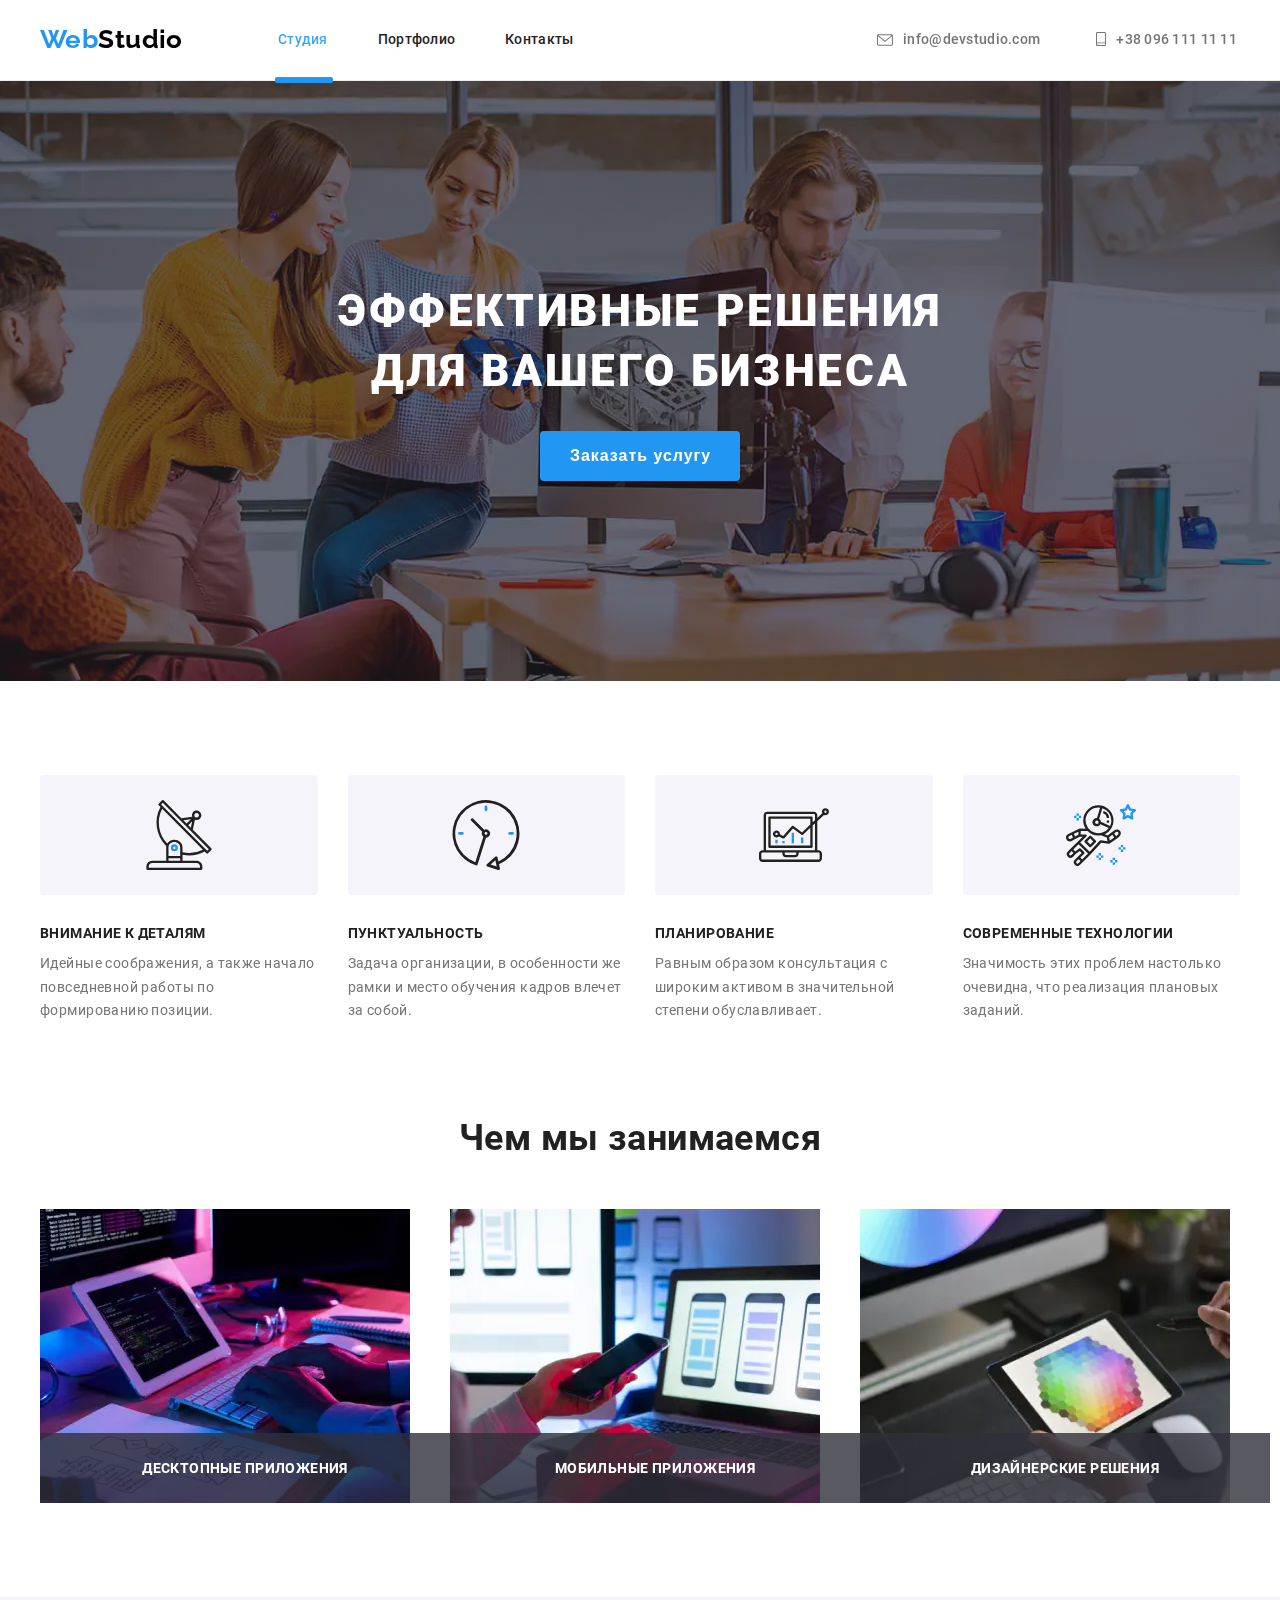
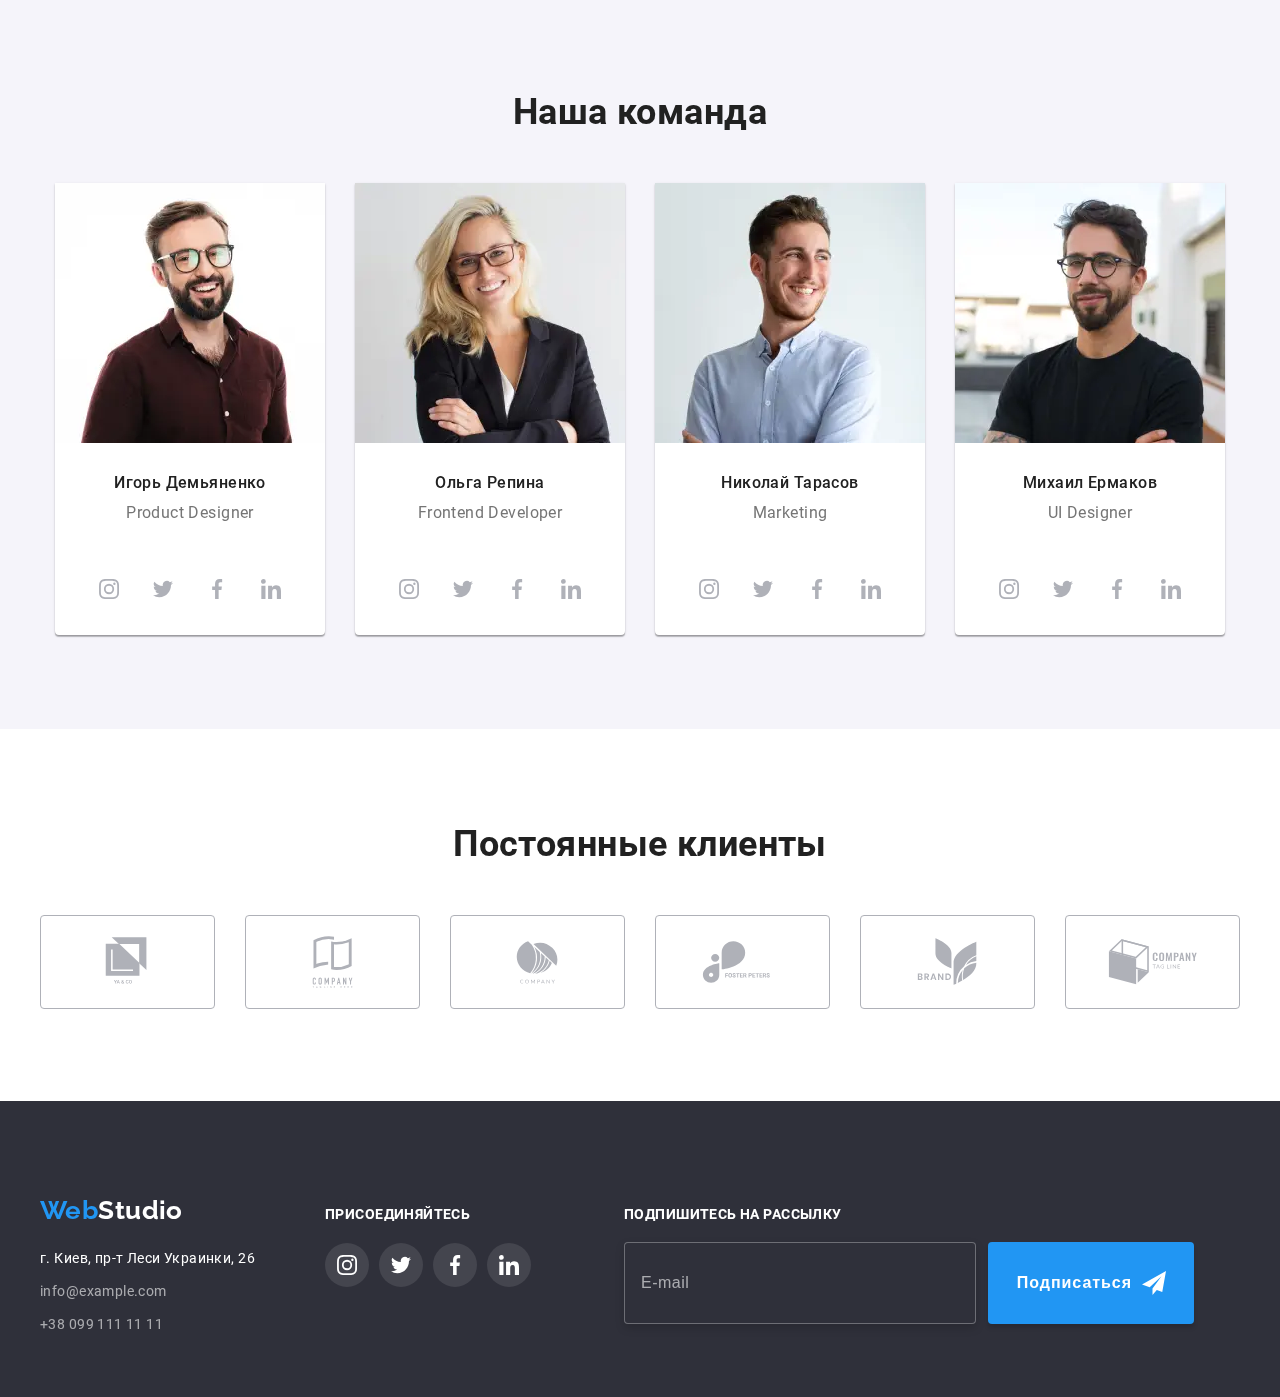
==== commit 551a0539: "adds fonts and btn mixin" ====
--- a/index.html
+++ b/index.html
@@ -24,11 +24,11 @@
       referrerpolicy="no-referrer"
     />
 
-    <link rel="preconnect" href="https://fonts.gstatic.com" />
+    <!-- <link rel="preconnect" href="https://fonts.gstatic.com" />
     <link
       rel="stylesheet"
       href="https://fonts.googleapis.com/css2?family=Raleway:wght@700&family=Roboto:wght@400;500;700;900&display=swap"
-    />
+    /> -->
 
     <title>Студия</title>
 
--- a/css/main.min.css
+++ b/css/main.min.css
@@ -1,4 +1,4 @@
 :root{--body-sans-serif: "Roboto", sans-serif;--logo-sans-serif: "Raleway", sans-serif;--color-text-primary: #212121;--color-text-secondary: #757575;--color-accent: #2196f3;--color-bg-hero: #2f303a;--color-bg-hero-btn: #188ce8;--color-bg-btn-secondary: #f5f4fa;--color-bg-project-card: #eeeeee;--color-white: #ffffff;--color-black: #000000;--color-icon: #afb1b8;--shadow-middle: 0 3px 1px rgba(0, 0, 0, 0.1), 0 1px 2px rgba(0, 0, 0, 0.08),
     0 2px 2px rgba(0, 0, 0, 0.12);--shadow-hero-btn: 0 4px 4px rgba(0, 0, 0, 0.15);--shadow-mobile-overlay: 0 4px 8px rgba(0, 0, 0, 0.04), 0 2px 4px rgba(0, 0, 0, 0.08),
-    0 1px 3px rgba(0, 0, 0, 0.16);--uni-margin: 1.875rem;--uni-margin-big: 3.125rem;--uni-margin-med: 1.25rem;--uni-margin-min: 0.625rem;--cards-per-line-1: 1;--cards-per-line-2: 2;--cards-per-line-3: 3;--cards-per-line-4: 4;--cards-per-line-6: 6;--gap: 1.875rem;--line-height-project-name: 2;--line-height-project-type: 1.88;--width-portfolio-card__image: 28.125rem;--time: 250ms;--cubic: cubic-bezier(0.4, 0, 0.2, 1)}body .sr-only{position:absolute;width:1px;height:1px;padding:0;margin:-1px;overflow:hidden;clip-path:inset(100%);clip:rect(1px 1px 1px 1px);clip:rect(1px, 1px, 1px, 1px);font-size:1px;line-height:1px;white-space:nowrap;pointer-events:none;border:0;outline:none;opacity:0}.is-hidden{pointer-events:none;visibility:hidden;opacity:0}body,h1,h2,h3,p,ul,li,.links,.btn{padding:0;margin:0}p{margin-block-start:0;margin-block-end:0}.image{display:block;width:100%;height:auto}.links{display:inline-block;color:inherit;text-decoration:none;transition-property:color, background-color;transition:calc(var(--time) * 4) var(--cubic)}.links:hover,.links:focus{color:var(--color-accent)}.accent{color:var(--color-accent)}.svg{display:inline-block;outline:none}.tooltip{position:absolute;top:100%;display:block;max-width:16rem;max-height:2rem}.page-html{height:100vh;overflow-y:scroll}.page-html.no-scroll{overflow-y:hidden}.studio-body{overflow-y:hidden}.studio-body.no-scroll{overflow-y:scroll}.studio-body,.portfolio-body{position:relative;width:100%;min-height:100vh;font-family:var(--body-sans-serif);font-size:0.875rem;line-height:1.71;color:var(--color-text-primary);letter-spacing:0.03em;background-color:var(--color-white);fill:var(--color-text-primary)}.page-header__container,.hero__container,.features__container,.activities__container,.team__container,.clients__container,.portfolio__container,.page-footer__container,.backdrop__container,.mobile-overlay__container{margin-right:auto;margin-left:auto}.container{min-width:15.625rem;max-width:75rem;padding-right:.9375rem;padding-left:.9375rem;padding-top:60px}@media screen and (max-width: calc( 48rem - .0625rem)){.container{max-width:30rem}}@media screen and (min-width: 48rem) and (max-width: calc( 75rem - .0625rem)){.container{max-width:48rem}}@media screen and (min-width: 75rem){.container{max-width:75rem;padding-top:94px}}.page-header__container,.hero__container,.activities__container{padding-top:0}.section{padding-bottom:clamp(3.75rem, 7.8125vw, 5.875rem)}@media screen and (min-width: 75rem){.section{padding-bottom:5.875rem}}.section:nth-child(2n+4){background-color:var(--color-bg-btn-secondary)}.section__title{margin-bottom:clamp(var(--uni-margin), 3.90625vw, var(--uni-margin-big));font-size:clamp(1.75rem, 3.64583vw, 2.25rem);line-height:clamp(2.0625rem, 4.29688vw, 2.625rem);text-align:center}@media screen and (min-width: 75rem){.section__title{margin-bottom:3.125rem}}@keyframes rotate{0%{transform:rotate(0deg)}25%{transform:rotate(7deg)}75%{transform:rotate(-7deg)}100%{transform:rotate(0deg)}}@keyframes rotate-box{0%{transform:rotate(0deg) scale(1);opacity:1}50%{opacity:0.21 scale(0.8)}100%{transform:rotate(360deg) scale(1);opacity:1}}@keyframes scalingUp{0%{transform:scaleX(0)}100%{transform:scaleX(100%)}}@keyframes send-icon-fly{0%{transform:rotate(0deg) scale(1)}100%{transform:rotate(-360deg) scale(0.5)}}@keyframes send-icon-return{0%{transform:rotate(360deg) scale(0.5)}100%{transform:rotate(0deg) scale(1)}}.body__skip-btn{margin-left:.5rem}.skip-btn{position:absolute;top:calc(-1 * 3.125rem);left:0;z-index:2;max-width:18.75rem;max-height:3.125rem;padding:.5rem;overflow:hidden;font-size:1.21rem;font-weight:700;line-height:1.21667;color:var(--color-text-primary);word-wrap:break-word;background-color:var(--color-white);border:.0625rem solid transparent;border-radius:.1875rem;transition:transform var(--time) var(--cubic)}.skip-btn:focus{transform:translateY(121%)}.page-header__container{display:flex;flex-wrap:wrap;align-items:center}.nav{position:relative;display:flex;flex-wrap:wrap;align-items:center}.nav__menu{display:flex;flex-wrap:wrap;align-items:center;margin-left:5.625rem;transition-property:width, height, margin, flex, visibility, opacity, transform, background-color;transition:calc(var(--time) * 4) var(--cubic)}@media screen and (max-width: 47.9375rem){.nav__menu{height:0;visibility:hidden;pointer-events:none;transform:scaleY(0)}}@media screen and (min-width: 48rem) and (max-width: 74.9375rem){.nav__menu{margin-left:5.3125rem}}.nav__item:not(:first-child){margin-left:calc(var(--uni-margin-big) - 0.375rem)}.logo{display:inline-flex;flex-direction:row;flex-wrap:nowrap;width:8.625rem;font-family:var(--logo-sans-serif);font-size:clamp(1.5rem, 3.125vw, 1.625rem);font-weight:700;line-height:clamp(1.75rem, 3.64583vw, 1.9375rem);animation-duration:var(--time);animation-timing-function:var(--cubic)}@media screen and (min-width: 75rem){.logo{width:9.0625rem}}.logo:hover,.logo:focus{animation-name:rotate}.logo__web-studio{min-height:26px;transition:color var(--time) var(--cubic)}.logo:hover .logo__web-studio,.logo:focus .logo__web-studio{color:var(--color-accent)}.logo__first-part{color:var(--color-accent)}.logo__last-part{color:var(--color-black)}.logo__last-part--inverse{color:var(--color-white)}.nav__link{display:inline-block;padding-top:.5rem;text-decoration:none;color:var(--color-black);background-color:var(--color-white)}.nav__link::before{content:"";background-color:var(--color-accent)}.nav__link--current::after{position:absolute;top:calc(100% + 1.3125rem);left:0;min-width:100%;min-height:.25rem;content:"";background-color:var(--color-accent);border-radius:.125rem;border:.0625rem solid transparent}.nav__link-overlay{background-color:var(--color-text-primary)}.btn{position:relative;max-width:31.25rem;min-height:2.25rem;max-height:3.125rem;padding:0.3125rem 1.3125rem;text-overflow:ellipsis;font-size:1rem;font-weight:500;line-height:1.625;letter-spacing:0.03em;word-wrap:break-word;cursor:pointer;border:1px solid transparent;border-radius:4px;transition:background-color var(--time) var(--cubic)}.btn--primary{display:inline-flex;align-items:center;justify-content:center;min-width:12.5rem;max-width:18.75rem;min-height:3.125rem;padding-top:0.5625rem;padding-right:1.6875rem;padding-bottom:0.5625rem;padding-left:1.75rem;font-weight:700;line-height:1.875;color:var(--color-white);letter-spacing:0.06em;background-color:var(--color-accent);box-shadow:var(--shadow-hero-btn)}.btn--secondary{color:var(--color-text-primary);background-color:var(--color-bg-btn-secondary);transition:color var(--time) var(--cubic),box-shadow var(--time) var(--cubic)}.nav__btn-mobile{margin-left:auto}@media screen and (min-width: 48rem){.btn-burger{width:0;height:0;opacity:0;visibility:hidden;pointer-events:none;transform:scale(0)}}.page-header__contacts-list{margin-left:auto;transition-property:width, height, margin, flex, visibility, opacity, transform, background-color;transition:calc(var(--time) * 4) var(--cubic)}@media screen and (max-width: 47.9375rem){.page-header__contacts-list{height:0;visibility:hidden;pointer-events:none;transform:scaleY(0)}}@media screen and (min-width: 75rem){.page-header__contacts-list{display:flex;flex-wrap:wrap;align-items:center}}@media screen and (min-width: 48rem) and (max-width: 74.9375rem){.contacts-list__item:not(:last-child){margin-bottom:.625rem}}@media screen and (min-width: 75rem){.contacts-list__item:not(:last-child){margin-right:3.125rem}}.header-contact{display:flex;flex-wrap:wrap;align-items:center;color:var(--color-text-secondary)}@media screen and (min-width: 48rem) and (max-width: 74.9375rem){.header-contact{font-size:.75rem;line-height:1.16667}}@media screen and (min-width: 75rem){.header-contact{padding-top:.4375rem}}.header-contact__icon-envelope{margin-top:.125rem;margin-bottom:.0625rem}@media screen and (min-width: 75rem){.header-contact__icon-envelope{width:1rem;height:.75rem}}.header-contact__icon{margin-right:.5rem;fill:currentColor;transition:transform var(--time) var(--cubic)}@media screen and (min-width: 75rem){.header-contact__icon{margin-right:.625rem}}.header-contact:hover>.header-contact__icon,.header-contact:focus>.header-contact__icon{transform:rotateY(180deg)}.designer-card__list,.page-footer__social-list{margin-top:-1rem;margin-left:-.625rem}.social-list{display:flex;flex-wrap:wrap;justify-content:center}.social-list__item{margin-top:1rem;margin-left:.625rem}.social-card__link{position:relative;display:flex;align-items:center;justify-content:center;padding:.75rem;color:var(--color-icon);background-color:var(--color-white);border-radius:50%;transition:color var(--time) var(--cubic),background-color var(--time) var(--cubic)}.social-card__link:focus,.social-card__link:hover{color:var(--color-white);background-color:var(--color-accent)}.social-card__icon{fill:currentColor}.social-card__link:focus .social-card__icon,.social-card__link:hover .social-card__icon{animation:rotate-box var(--time) var(--cubic) 1 normal forwards}.hero__title{position:relative;min-height:clamp(5.25rem, 1vw, 7.5rem);margin-bottom:var(--gap);font-size:clamp(1.625rem, 3.38542vw, 2.75rem);line-height:clamp(2.625rem, 5.46875vw, 3.75rem);font-weight:900;color:var(--color-white);text-transform:uppercase;letter-spacing:0.06em;word-wrap:break-word;text-overflow:clip;transition-property:width, height, flex, font-size, line-height;transition:calc(var(--time) * 4) var(--cubic)}@media screen and (min-width: 75rem){.hero__title{font-size:2.75rem;line-height:1.36667}}.features__list{margin-top:calc(-1 * var(--gap));margin-left:calc(-1 * var(--gap))}.features-list{display:flex;flex-direction:row;flex-wrap:wrap;justify-content:center}.features-list__item{position:relative;flex-basis:calc(100% / var(--cards-per-line-1) - var(--gap));flex-grow:1;min-width:15.625rem;max-width:28.125rem;max-height:16.735rem;margin-top:var(--gap);margin-left:var(--gap);overflow:hidden;word-wrap:break-word}@media screen and (min-width: 48rem) and (max-width: 74.9375rem){.features-list__item{flex-basis:calc(100% / var(--cards-per-line-2) - var(--gap))}}@media screen and (min-width: 75rem){.features-list__item{flex-basis:calc(100% / var(--cards-per-line-4) - var(--gap))}}.feature-card__svg-wrapper{display:flex;align-items:center;justify-content:center;height:7.5rem;margin-bottom:var(--gap);background-color:var(--color-bg-btn-secondary);border-radius:.25rem}.feature-card__svg{width:4.375rem;height:4.375rem;color:var(--color-accent)}.feature-card__heading{max-height:2.0475rem;margin-bottom:var(--uni-margin-min);display:block;font-size:inherit;line-height:1.17;text-transform:uppercase;transition-property:transform;transition:calc(var(--time) * 4) var(--cubic)}@media screen and (max-width: 47.9375rem){.feature-card__heading{transform:translate(50%)}.feature-card__heading-span{transform:translate(-50%)}}.feature-card__heading:hover,.feature-card__heading:focus{overflow-y:auto}.feature-card__heading-span{display:inline-block;transition-property:transform;transition:calc(var(--time) * 4) var(--cubic)}.feature-card__paragraph{min-width:15.625rem;max-height:4.6875rem;overflow:hidden;color:var(--color-text-secondary)}.feature-card__paragraph:hover,.feature-card__paragraph:focus{overflow-y:auto}.activities__list{margin-top:calc(-1 * var(--gap));margin-left:calc(-1 * var(--gap))}.activities-list{display:flex;flex-direction:row;flex-wrap:wrap;justify-content:center}.activities-list__item{position:relative;flex-basis:calc(100% / var(--cards-per-line-3) - var(--gap));min-width:15.625rem;justify-content:center;margin-top:var(--gap);margin-left:var(--gap)}.activity-card__image{width:clamp(15.625rem, 100%, 23.125rem);height:18.375rem;object-fit:contain;object-position:bottom}.activity-card__overlay{position:absolute;bottom:0;min-width:100%;padding-top:calc(1rem + 11px);padding-right:clamp((0.4rem + 1px), 2vw, (1rem - 1px));padding-bottom:calc(1rem + 11px);padding-left:clamp((0.4rem + 1px), 2vw, (1rem - 1px));overflow:hidden;word-wrap:break-word;background-color:rgba(47,48,58,0.8)}.activity-card__overlay:hover,.activity-card__overlay:focus,.activity-card__overlay:active{overflow-y:auto}.activity-card__title{font-size:0.875rem;font-weight:700;line-height:1.17;color:var(--color-white);text-align:center;text-transform:uppercase}.team__list{margin-top:calc(-1 * var(--gap));margin-left:calc(-1 * var(--gap))}.designers-list{display:flex;flex-direction:row;flex-wrap:wrap;justify-content:center}.designers-list__item{flex-basis:calc(100% / var(--cards-per-line-1) - var(--gap));flex-grow:1;min-width:15.625rem;max-width:28.125rem;min-height:26.75rem;max-height:42.45rem;margin-top:var(--gap);margin-left:var(--gap);word-wrap:break-word}@media screen and (min-width: 48rem) and (max-width: 74.9375rem){.designers-list__item{flex-basis:calc(100% / var(--cards-per-line-2) - var(--gap))}}@media screen and (min-width: 75rem){.designers-list__item{flex-basis:calc(100% / var(--cards-per-line-4) - var(--gap))}}@media screen and (min-width: 48rem) and (max-width: 74.9375rem){.designers-list__item{max-width:22.125rem}}@media screen and (min-width: 75rem){.designers-list__item{max-width:16.875rem}}.designer-card{padding-bottom:1.5rem;background-color:var(--color-white);border-radius:0 0 .25rem .25rem;box-shadow:0 .0625rem .1875rem rgba(0,0,0,0.12),0 .0625rem .0625rem rgba(0,0,0,0.14),0 .125rem .0625rem rgba(0,0,0,0.2)}.designer-card__photo{margin:0 auto}@media screen and (min-width: 48rem) and (max-width: 74.9375rem){.designer-card__photo{max-width:22.125rem;max-height:23.375rem}}@media screen and (min-width: 75rem){.designer-card__photo{max-width:16.875rem;max-height:16.25rem}}.designer-card__meta{min-height:4.88rem;max-height:8.45rem;padding-top:var(--uni-margin);padding-right:calc(var(--uni-margin) + 0.125rem);padding-bottom:calc(1.5rem, 4.5vw, var(--uni-margin));padding-left:calc(var(--uni-margin) + 0.125rem);margin-bottom:1rem;overflow:hidden}.designer-card__name{min-height:1.1875rem;max-height:2.38rem;margin-bottom:var(--uni-margin-min);overflow:hidden;font-size:1rem;font-weight:500;line-height:1.18333;text-align:center}.designer-card__name:hover{overflow-y:auto}.designer-card__role{min-height:1.1875rem;max-height:3.57rem;overflow:hidden;font-size:1rem;line-height:1.18333;color:var(--color-text-secondary);text-align:center}.designer-card__role:hover{overflow-y:auto}.clients__list{margin-top:calc(-1 * var(--gap));margin-left:calc(-1 * var(--gap))}.clients-list{display:flex;flex-direction:row;flex-wrap:wrap;align-items:center;justify-content:center}.clients-list__item{flex-basis:calc(100% / var(--cards-per-line-2) - var(--gap));flex-grow:1;min-width:10.625rem;max-width:14.125rem;height:5.75rem;margin-top:var(--gap);margin-left:var(--gap)}@media screen and (min-width: 48rem){.clients-list__item{flex-basis:calc(100% / var(--cards-per-line-3) - var(--gap))}}@media screen and (min-width: 75rem){.clients-list__item{flex-basis:calc(100% / var(--cards-per-line-6) - var(--gap))}}.client-card{height:100%}.client-card__link{position:relative;display:flex;align-items:center;justify-content:center;min-height:100%;border-width:1px;border-style:solid;border-color:var(--color-icon);border-radius:0.25rem;transition:border-color var(--time) var(--cubic)}.client-card__link:hover,.client-card__link:focus{border-color:var(--color-accent)}.client-card__icon{fill:var(--color-icon);transition:fill var(--time) var(--cubic)}.client-card__link:hover .client-card__icon,.client-card__link:focus .client-card__icon{fill:var(--color-accent)}.portfolio__portfolio-filters{margin-bottom:var(--uni-margin-big)}.portfolio-filters{display:flex;justify-content:center;white-space:nowrap}.portfolio-filters__list{margin-top:-.9375rem;margin-left:-.5rem}.portfolio-filters-list{display:flex;flex-wrap:wrap;justify-content:flex-start}.portfolio-filters-list__item{margin-top:.9375rem;margin-left:.5rem}.portfolio__list{margin-top:calc(-1 * var(--gap));margin-left:calc(-1 * var(--gap))}.portfolio-list{display:flex;flex-wrap:wrap;justify-content:center}.portfolio-list__item{display:flex;flex-basis:calc(100% / var(--cards-per-line-1) - var(--gap));flex-direction:column;flex-grow:1;width:clamp(15.625rem, 100%, var(--width-portfolio-card__image));min-width:15.625rem;max-width:var(--width-portfolio-card__image);max-height:calc( 23.125rem + ( (var(--line-height-project-name) * 1.125rem * 2) + (var(--line-height-project-type) * 1rem * 2) + 2.875rem ));word-wrap:break-word;margin-top:var(--gap);margin-left:var(--gap)}@media screen and (min-width: 48rem) and (max-width: 74.9375rem){.portfolio-list__item{flex-basis:calc(100% / var(--cards-per-line-2) - var(--gap));max-width:22.125rem}}@media screen and (min-width: 75rem){.portfolio-list__item{flex-basis:calc(100% / var(--cards-per-line-3) - var(--gap))}}.portfolio-card{display:flex;flex-direction:column;height:100%;background-color:var(--color-white)}.portfolio-card__link{display:flex;flex-direction:column;flex-grow:1;transition:box-shadow var(--time) var(--cubic)}.portfolio-card__link:focus,.portfolio-card__link:hover{color:inherit;box-shadow:0 1px 1px rgba(0,0,0,0.12),0 4px 4px rgba(0,0,0,0.06),1px 4px 6px rgba(0,0,0,0.16)}.portfolio-card__thumb{position:relative;overflow:hidden}.portfolio-card__thumb::before{z-index:3;content:"";background-color:rgba(33,150,243,0.9)}.portfolio-card__link:focus .portfolio-card__thumb::before,.portfolio-card__link:hover .portfolio-card__thumb::before{visibility:visible;opacity:1;transform:translateY(-100%)}.portfolio-card__image{width:100%;height:18.375rem;min-width:clamp(15.625rem, 100%, var(--width-portfolio-card__image))}.portfolio-card__desc{z-index:4;padding-top:clamp(15px, 5.3vw, 63px);padding-right:1.5rem;padding-bottom:clamp(15px, 5.3vw, 63px);padding-left:1.5rem;overflow:hidden;overflow-y:auto;font-size:1.125rem;line-height:1.56;color:var(--color-white);letter-spacing:0.03em}.portfolio-card__link:hover .portfolio-card__desc,.portfolio-card__link:focus .portfolio-card__desc{visibility:visible;opacity:1;transform:translateY(-100%)}.portfolio-card__meta{flex-grow:1;min-height:110px;max-height:calc( (var(--line-height-project-name) * 18px * 2) + (var(--line-height-project-type) * 16px * 2) + 46px);padding-top:clamp(0.625rem, 3.5vh, var(--uni-margin-med));padding-right:1.4375rem;padding-bottom:1.1875rem;padding-left:1.4375rem;overflow:hidden;border-right:1px solid var(--color-bg-project-card);border-bottom:1px solid var(--color-bg-project-card);border-left:1px solid var(--color-bg-project-card)}.portfolio-card__meta:hover,.portfolio-card__meta:focus{overflow-y:auto}.portfolio-card__name{min-height:calc(.375rem + var(--uni-margin));max-height:calc(var(--line-height-project-name) * 1.125rem * 2);margin-bottom:.25rem;overflow:hidden;font-size:1.125rem;line-height:var(--line-height-project-name);letter-spacing:0.06em}.portfolio-card__name:hover,.portfolio-card__name:focus,.portfolio-card__name:active{overflow-y:auto}.portfolio-card__type{min-height:var(--uni-margin);max-height:calc(var(--line-height-project-type) * 1rem * 2);margin-bottom:.25rem;overflow:hidden;font-size:1rem;line-height:var(--line-height-project-type);color:var(--color-text-secondary)}.portfolio-card__type:hover,.portfolio-card__type:focus,.portfolio-card__type:active{overflow-y:auto}@media screen and (min-width: 75rem){.page-footer__container{display:flex;flex-wrap:wrap;align-items:baseline}}@media screen and (min-width: 48rem){.page-footer__top-row-wrapper{display:flex;flex-wrap:wrap;justify-content:space-between;align-items:baseline}}@media screen and (min-width: 75rem){.page-footer__top-row-wrapper{justify-content:flex-start}}@media screen and (min-width: 48rem) and (max-width: 74.9375rem){.page-footer__address-wrapper{margin-left:3.8125rem}}@media screen and (min-width: 75rem){.page-footer__address-wrapper{margin-right:4.375rem}}.page-footer__address{margin-top:var(--uni-margin-med)}.address{font-style:inherit}.address-list__item:not(:last-child){margin-bottom:.5625rem}.address-card__map-pointer{position:relative;color:var(--color-white)}.address-card__contact{position:relative;color:rgba(255,255,255,0.6)}.page-footer__social-container{margin-top:3.75rem}@media screen and (min-width: 48rem) and (max-width: 74.9375rem){.page-footer__social-container{margin-top:.3125rem;margin-right:4.625rem}}@media screen and (min-width: 75rem){.page-footer__social-container{margin-top:0;margin-right:5.8125rem}}.page-footer__social-title{margin-bottom:var(--uni-margin-med);font-weight:700;line-height:1.16667;color:var(--color-white);text-transform:uppercase}.page-footer__social-link{background:rgba(255,255,255,0.1)}.page-footer__social-icon{fill:var(--color-white)}.subscribe-form{max-width:35.625rem}.page-footer__subscribe-form{flex-grow:1}@media screen and (max-width: 74.9375rem){.page-footer__subscribe-form{margin-top:3.75rem;margin-right:auto;margin-left:auto}}.subscribe-form__title{display:block;min-width:13.6875rem;margin-bottom:var(--uni-margin-med);font-weight:700;line-height:1.06667;color:var(--color-white);text-transform:uppercase}@media screen and (min-width: 75rem){.subscribe-form__group{display:flex;flex-wrap:wrap;flex-grow:1}}.subscribe-form__field{display:flex;justify-content:center;flex-grow:1}@media screen and (max-width: 74.9375rem){.subscribe-form__field{margin-bottom:1.25rem}}@media screen and (min-width: 75rem){.subscribe-form__field{margin-right:.75rem}}.subscribe-form__input{position:relative;flex-grow:1;max-width:28.125rem;min-height:3.125rem;max-height:3.125rem;padding:.9375rem 1rem;font-size:1rem;line-height:1.25rem;color:#ffffff;letter-spacing:0.03em;background-color:var(--color-bg-hero);filter:drop-shadow(0 4px 4px rgba(0,0,0,0.15));border:.0625rem solid rgba(255,255,255,0.3);border-radius:.25rem}.subscribe-form__input::placeholder{display:inline-flex;align-items:center;min-height:1.25rem;font-size:1rem;line-height:1.25rem;color:rgba(255,255,255,0.6);letter-spacing:0.03em}.subscribe-btn__send-icon{margin-left:.625rem;fill:currentColor;animation:send-icon-return var(--time) var(--cubic) 1 backwards;transform-origin:top left;transition:currentColor var(--time) var(--cubic)}.subscribe-btn:hover .subscribe-btn__send-icon,.subscribe-btn:focus .subscribe-btn__send-icon{animation:send-icon-fly var(--time) var(--cubic) 1 forwards}.backdrop{position:fixed;inset:0;z-index:10;display:flex;overflow-y:scroll;background-color:rgba(0,0,0,0.2);transition:transform var(--time) var(--cubic),opacity var(--time) var(--cubic),visibility var(--time) var(--cubic),background-color var(--time) var(--cubic)}.backdrop.is-hidden{overflow:hidden}.modal{position:relative;width:clamp(15.625rem, 100%, 28.125rem);padding:2.5rem;overflow:hidden;background-color:var(--color-white);border-radius:4px;box-shadow:0 1px 3px rgba(0,0,0,0.12),0 1px 1px rgba(0,0,0,0.14),0 2px 1px rgba(0,0,0,0.2);transition:transform var(--time) var(--cubic),opacity var(--time) var(--cubic),line-height var(--time) var(--cubic),height var(--time) var(--cubic),width var(--time) var(--cubic)}@media screen and (min-width: 75rem){.modal{width:33rem}}.backdrop.is-hidden>.modal{transform:scale(1.21)}.backdrop__container{margin-top:auto;margin-bottom:auto;max-width:30rem}@media screen and (min-width: 75rem){.backdrop__container{max-width:34.875rem}}.modal__btn-close{position:absolute;top:.5rem;right:.5rem;display:flex;align-items:center;justify-content:center;min-width:1.875rem;max-width:1.875rem;min-height:1.875rem;max-height:1.875rem;color:var(--color-black);padding:0;background-color:var(--color-white);border:.0625rem solid rgba(0,0,0,0.1);border-radius:50%}.modal__btn-close:hover,.modal__btn-close:focus{color:var(--color-accent);background-color:var(--color-white)}.modal__btn-close:focus{box-shadow:0 0 .1875rem .125rem rgba(33,150,243,0.5);outline:none}.modal-close-icon{fill:currentColor;transition:fill var(--time) var(--cubic)}.form__svg{transition:fill var(--time) var(--cubic)}.submit-btn-wrapper{text-align:center}.hero-form__title{display:block;margin-bottom:var(--gap);font-size:1.25rem;font-weight:700;line-height:1.5;text-align:center;line-height:clamp(1.875rem, 2.5vw, 1.4375rem);transition-property:width, height, flex, font-size, line-height;transition:calc(var(--time) * 4) var(--cubic)}.customer-info__field:not(:first-child){margin-top:1.75rem}.customer-info__label,.customer-info__svg-wrapper{position:absolute;top:50%;display:inline-flex;align-items:center;height:100%;margin-bottom:0;pointer-events:none;transform:translateY(-50%)}.customer-info__label{margin-bottom:0;width:100%;left:2.625rem}.hero-form__input:not(:placeholder-shown)+.customer-info__label,.hero-form__input:focus+.customer-info__label{transform:translate(calc(-1 * 2.625rem), calc(-50% - 1.9375rem))}.customer-info__svg-wrapper{left:.75rem}.hero-form__input:focus ~ .customer-info__svg-wrapper{fill:var(--color-accent)}.hero-form__customer-info{margin-bottom:.625rem}.hero-form__field{position:relative;display:flex;flex-direction:column}.hero-form__label{font-size:.75rem;line-height:1.17;color:var(--color-text-secondary);letter-spacing:0.01em;cursor:pointer;transition:transform var(--time) var(--cubic)}.hero-form__input:focus+.hero-form__label{color:var(--color-accent)}.hero-form__input{height:2.5rem;padding:.75rem .75rem .75rem 2.625rem;line-height:1;color:var(--color-text-primary);border:.0625rem solid rgba(33,33,33,0.2);border-radius:.25rem;transition:border-color var(--time) var(--cubic)}.hero-form__input:valid:not(:focus):not(:placeholder-shown){border-color:#21ff21}.hero-form__input:invalid:not(:focus):not(:placeholder-shown){border-color:#ff2121}.hero-form__input:focus{border-color:var(--color-accent);box-shadow:0 0 .1875rem .125rem rgba(33,150,243,0.5);outline:none}.hero-form__input::placeholder{margin-bottom:.25rem;font-size:.75rem;line-height:1.17;letter-spacing:0.01em;color:var(--color-text-secondary);opacity:0;transition:opacity var(--time) var(--cubic)}.hero-form__input:focus::placeholder{opacity:1}.hero-form__input:hover{border-color:var(--color-accent)}.customer-comment__label{margin-bottom:.25rem}.hero-form__textarea:focus+.customer-comment__label{color:var(--color-accent)}.hero-form__customer-comment{flex-direction:column-reverse;margin-bottom:20px}.hero-form__textarea{height:7.5rem;padding:0.75rem 1rem;line-height:1.14;color:var(--color-text-primary);letter-spacing:0.01em;resize:none;border:1px solid rgba(33,33,33,0.2);border-radius:0.25rem;transition:border-color var(--time) var(--cubic)}.hero-form__textarea::placeholder{color:rgba(117,117,117,0.5)}.hero-form__textarea:hover{border-color:var(--color-accent)}.hero-form__textarea:focus{border-color:var(--color-accent);box-shadow:0 0 3px 2px rgba(33,150,243,0.5);outline:none}.hero-form__policy{margin-bottom:1.875rem}.policy{position:relative;display:flex;justify-content:center}.policy__custom-checkbox-wrapper{margin-right:.5rem}@media screen and (min-width: 75rem){.policy{align-items:center}}.policy__label{font-size:clamp(.75rem, 1.16667vw, .875rem);line-height:clamp(.875rem, 1.82292vw, 1.5rem);letter-spacing:0.03em;margin-bottom:0}@media screen and (min-width: 75rem){.policy__label{font-size:.875rem;line-height:1.71667}}.policy__tac-link{color:var(--color-accent)}.custom-checkbox-wrapper{position:relative;display:flex;align-items:center;justify-content:center;font-size:.9375rem;line-height:1;min-width:1rem;max-width:1rem;min-height:.9375rem;max-height:.9375rem}@media screen and (min-width: 75rem){.custom-checkbox-wrapper{margin-right:.4375rem}}.hero-form__checkbox{top:100%;left:50%;transform:translateX(-50%)}.custom-checkbox{background-color:var(--color-white);border-radius:.125rem;transition:background-color var(--time) var(--cubic),color var(--time) var(--cubic),border-color var(--time) var(--cubic),box-shadow var(--time) var(--cubic)}.hero-form__checkbox:not(:checked)+.custom-checkbox{border:.125rem solid var(--color-text-primary)}.hero-form__checkbox:focus+.custom-checkbox{border-color:var(--color-accent)}.hero-form__checkbox:focus:not(:checked)+.custom-checkbox{box-shadow:0 0 .1875rem .1875rem rgba(33,150,243,0.5)}.hero-form__checkbox:focus:checked+.custom-checkbox{box-shadow:0 0 .125rem .1875rem rgba(33,150,243,0.5)}.hero-form__checkbox:checked+.custom-checkbox{color:var(--color-white);background-color:var(--color-accent);border-color:transparent}.custom-checkbox__check-icon{pointer-events:none;visibility:hidden;opacity:0;fill:currentColor;transition:visibility var(--time) var(--cubic),opacity var(--time) var(--cubic),currentColor 5s var(--cubic)}.hero-form__checkbox:checked+.custom-checkbox>.custom-checkbox__check-icon{pointer-events:auto;visibility:visible;opacity:1}.mobile-overlay{position:fixed;inset:0;z-index:20;font-weight:500;letter-spacing:0.02em;overflow-y:auto;background-color:var(--color-white);box-shadow:var(--shadow-mobile-overlay);transition-property:width, height, margin, flex, visibility, opacity, transform, background-color;transition:var(--time) var(--cubic)}.mobile-overlay.is-hidden{transform:translateX(100%)}@media screen and (min-width: 48rem){.mobile-overlay{pointer-events:none;visibility:hidden;opacity:0}}.mobile-overlay__container{display:flex;flex-direction:column;height:100%;padding:3rem 2.5rem}.btn-mobile{position:absolute;top:.625rem;right:.9375rem;max-width:2.5rem;max-height:2.5rem;padding:0;color:var(--color-text-primary);background-color:#fff;border:none}.btn-mobile:hover,.btn-mobile:focus,.btn-mobile:active{color:var(--color-accent)}.btn-mobile__icon{fill:currentColor}.mobile-overlay__mobile-nav{margin-bottom:auto}.mobile-nav__item:not(:last-child){margin-bottom:2rem}.mobile-nav__link{font-size:2.5rem;line-height:1.18333;padding:0}.mobile-nav__link--current::after{content:none}.mobile-overlay__mobile-contacts-list{margin-bottom:4rem}.mobile-contacts-list__item:not(:last-child){margin-bottom:2rem}.mobile-contacts-list__phone{font-size:2rem;line-height:1.25;color:var(--color-accent)}.mobile-contacts-list__email{font-size:1.5rem;line-height:1.16667;color:var(--color-text-secondary)}.mobile-social-list{display:flex;flex-wrap:wrap;align-items:center}.mobile-social-list__item{display:inline-flex;align-items:center}.mobile-social-list__item:not(:last-child)::after{width:22px;height:0;content:"";border-top:1px solid rgba(33,33,33,0.2);transform:rotate(90deg)}.mobile-social-card{display:inline-block}.mobile-social-card__link{font-size:1.125rem;line-height:1.21667;color:var(--color-accent)}.page-header{position:relative;max-height:3.75rem;padding-top:1rem;padding-bottom:.9375rem;background-color:var(--color-white);border-bottom:.0625rem solid #ececec}@media screen and (min-width: 48rem){.page-header{max-height:5rem}}@media screen and (min-width: 48rem) and (max-width: 74.9375rem){.page-header{padding-top:1.3125rem;padding-bottom:1.25rem}}@media screen and (min-width: 75rem){.page-header{padding-top:1.5rem;padding-bottom:1.5rem}}.main__hero{margin:0 auto}.hero{max-width:100rem;padding:clamp(7.375rem, 15.36458vw, 12.5rem) 0;text-align:center;background-color:var(--color-bg-hero);transition-property:background, width, height, flex, padding;transition:calc(var(--time) * 4) var(--cubic);background-repeat:no-repeat;background-position:center;background-size:cover;background-image:linear-gradient(to right, rgba(47,48,58,0.4), rgba(47,48,58,0.4)),url(../images/squooshed/hero-bg/mobile/hero-bg-mobile-480x400.jpg)}@media screen and (min-width: 75rem){.hero{padding:12.5rem 0}}@media only screen and (max-width: calc( 47.9375rem)) and (min-device-pixel-ratio: 2), only screen and (max-width: calc( 47.9375rem)) and (-webkit-min-device-pixel-ratio: 2), only screen and (max-width: calc( 47.9375rem)) and (-o-min-device-pixel-ratio: 2 / 1), only screen and (max-width: calc( 47.9375rem)) and (min-resolution: 192dpi), only screen and (max-width: calc( 47.9375rem)) and (min-resolution: 2dppx){.hero{background-image:linear-gradient(to right, rgba(47,48,58,0.4), rgba(47,48,58,0.4)),url(../images/squooshed/hero-bg/mobile/hero-bg-mobile-960x800@2x.jpg)}}@media screen and (max-width: 47.9375rem){.hero{background-image:linear-gradient(to right, rgba(47,48,58,0.4), rgba(47,48,58,0.4)),url(../images/squooshed/hero-bg/mobile/hero-bg-mobile-480x400.webp)}}@media only screen and (max-width: calc( 47.9375rem)) and (min-device-pixel-ratio: 2), only screen and (max-width: calc( 47.9375rem)) and (-webkit-min-device-pixel-ratio: 2), only screen and (max-width: calc( 47.9375rem)) and (-o-min-device-pixel-ratio: 2 / 1), only screen and (max-width: calc( 47.9375rem)) and (min-resolution: 192dpi), only screen and (max-width: calc( 47.9375rem)) and (min-resolution: 2dppx){.hero{background-image:linear-gradient(to right, rgba(47,48,58,0.4), rgba(47,48,58,0.4)),url(../images/squooshed/hero-bg/mobile/hero-bg-mobile-960x800@2x.webp)}}@media only screen and (min-width: 48rem){.hero{background-image:linear-gradient(to right, rgba(47,48,58,0.4), rgba(47,48,58,0.4)),url(../images/squooshed/hero-bg/tablet/hero-bg-tablet-768x400.jpg)}}@media only screen and (min-width: 48rem) and (min-device-pixel-ratio: 2), only screen and (min-width: 48rem) and (-webkit-min-device-pixel-ratio: 2), only screen and (min-width: 48rem) and (-o-min-device-pixel-ratio: 2 / 1), only screen and (min-width: 48rem) and (min-resolution: 192dpi), only screen and (min-width: 48rem) and (min-resolution: 2dppx){.hero{background-image:linear-gradient(to right, rgba(47,48,58,0.4), rgba(47,48,58,0.4)),url(../images/squooshed/hero-bg/tablet/hero-bg-tablet-1536x800@2x.jpg)}}@media only screen and (min-width: 48rem){.hero{background-image:linear-gradient(to right, rgba(47,48,58,0.4), rgba(47,48,58,0.4)),url(../images/squooshed/hero-bg/tablet/hero-bg-tablet-768x400.webp)}}@media only screen and (min-width: 48rem) and (min-device-pixel-ratio: 2), only screen and (min-width: 48rem) and (-webkit-min-device-pixel-ratio: 2), only screen and (min-width: 48rem) and (-o-min-device-pixel-ratio: 2 / 1), only screen and (min-width: 48rem) and (min-resolution: 192dpi), only screen and (min-width: 48rem) and (min-resolution: 2dppx){.hero{background-image:linear-gradient(to right, rgba(47,48,58,0.4), rgba(47,48,58,0.4)),url(../images/squooshed/hero-bg/tablet/hero-bg-tablet-1536x800@2x.webp)}}@media only screen and (min-width: 75rem){.hero{background-image:linear-gradient(to right, rgba(47,48,58,0.4), rgba(47,48,58,0.4)),url(../images/squooshed/hero-bg/desktop/hero-bg-desktop-1600x600.jpg)}}@media only screen and (min-width: 75rem) and (min-device-pixel-ratio: 2), only screen and (min-width: 75rem) and (-webkit-min-device-pixel-ratio: 2), only screen and (min-width: 75rem) and (-o-min-device-pixel-ratio: 2 / 1), only screen and (min-width: 75rem) and (min-resolution: 192dpi), only screen and (min-width: 75rem) and (min-resolution: 2dppx){.hero{background-image:linear-gradient(to right, rgba(47,48,58,0.4), rgba(47,48,58,0.4)),url(../images/squooshed/hero-bg/desktop/hero-bg-desktop-3200x1200@2x.jpg)}}@media only screen and (min-width: 75rem){.hero{background-image:linear-gradient(to right, rgba(47,48,58,0.4), rgba(47,48,58,0.4)),url(../images/squooshed/hero-bg/desktop/hero-bg-desktop-1600x600.webp)}}@media only screen and (min-width: 75rem) and (min-device-pixel-ratio: 2), only screen and (min-width: 75rem) and (-webkit-min-device-pixel-ratio: 2), only screen and (min-width: 75rem) and (-o-min-device-pixel-ratio: 2 / 1), only screen and (min-width: 75rem) and (min-resolution: 192dpi), only screen and (min-width: 75rem) and (min-resolution: 2dppx){.hero{background-image:linear-gradient(to right, rgba(47,48,58,0.4), rgba(47,48,58,0.4)),url(../images/squooshed/hero-bg/desktop/hero-bg-desktop-3200x1200@2x.webp)}}.main__features{padding-bottom:3.75rem}@media screen and (min-width: 75rem){.main__features{padding-bottom:94px}}@media screen and (max-width: 74.9375rem){.activities{padding:0;height:0;opacity:0;visibility:hidden;pointer-events:none;transform:scaleY(0)}}.page-footer{padding-top:3.75rem;padding-bottom:3.75rem;background-color:var(--color-bg-hero)}@media screen and (max-width: 74.9375rem){.page-footer{text-align:center}}.nav__menu,.page-header__contacts-list,.social-list,.features-list,.activities-list,.designers-list,.clients-list,.portfolio-filters-list,.portfolio-list,.address-list,.mobile-nav__menu,.mobile-contacts-list,.mobile-social-list{list-style:none}.nav__link,.header-contact{position:relative;letter-spacing:0.02em;font-weight:500}@media screen and (min-width: 75rem){.nav__link,.header-contact{padding-right:3px;padding-bottom:0.5rem;padding-left:3px;line-height:1.14}}.nav__link::before,.nav__link-overlay{position:absolute;inset:0;display:inline-block;mix-blend-mode:screen;transition:transform var(--time) var(--cubic)}.nav__link::before,.nav__link:focus>.nav__link-overlay,.nav__link:hover>.nav__link-overlay,.nav__link-overlay--current{transform:scaleX(0)}.nav__link:focus::before,.nav__link:hover::before,.nav__link--current::before,.nav__link-overlay{transform:scaleX(100%)}.btn--secondary:hover,.btn--secondary:focus,.current-btn{color:var(--color-white);background-color:var(--color-accent);box-shadow:var(--shadow-middle)}.btn--primary:focus,.btn--primary:hover,.current-btn:focus,.current-btn:hover{background-color:var(--color-bg-hero-btn)}.portfolio-card__thumb::before,.portfolio-card__desc{position:absolute;top:100%;left:0;width:100%;height:100%;visibility:hidden;opacity:0;transition:transform var(--time) var(--cubic),opacity var(--time) var(--cubic),visibility var(--time) var(--cubic)}.container,.features-list,.features-list__item,.activities-list,.activities-list__item,.designers-list,.designers-list__item,.clients-list,.clients-list__item,.portfolio-filters,.portfolio-filters-list,.portfolio-filters-list__item,.portfolio-list,.portfolio-list__item,.page-header,.main__features,.activities,.team,.clients,.portfolio,.page-footer{transition-property:position, top, right, bottom, left, display, flex, flex-basis, width, min-width, max-width, height, min-height, max-height, padding, margin, font-size, line-height, color, background, border, outline, transform, fill;transition:calc(var(--time) * 4) var(--cubic)}
+    0 1px 3px rgba(0, 0, 0, 0.16);--uni-margin: 1.875rem;--uni-margin-big: 3.125rem;--uni-margin-med: 1.25rem;--uni-margin-min: 0.625rem;--cards-per-line-1: 1;--cards-per-line-2: 2;--cards-per-line-3: 3;--cards-per-line-4: 4;--cards-per-line-6: 6;--gap: 1.875rem;--line-height-project-name: 2;--line-height-project-type: 1.88;--width-portfolio-card__image: 28.125rem;--time: 250ms;--cubic: cubic-bezier(0.4, 0, 0.2, 1)}body .sr-only{position:absolute;width:1px;height:1px;padding:0;margin:-1px;overflow:hidden;clip-path:inset(100%);clip:rect(1px 1px 1px 1px);clip:rect(1px, 1px, 1px, 1px);font-size:1px;line-height:1px;white-space:nowrap;pointer-events:none;border:0;outline:none;opacity:0}.is-hidden{pointer-events:none;visibility:hidden;opacity:0}body,h1,h2,h3,p,ul,li,.links,.btn{padding:0;margin:0}p{margin-block-start:0;margin-block-end:0}.image{display:block;width:100%;height:auto}.links{display:inline-block;color:inherit;text-decoration:none;transition-property:color, background-color;transition:calc(var(--time) * 4) var(--cubic)}.links:hover,.links:focus{color:var(--color-accent)}.accent{color:var(--color-accent)}.svg{display:inline-block;outline:none}.tooltip{position:absolute;top:100%;display:block;max-width:16rem;max-height:2rem}@font-face{font-family:"Raleway";font-style:normal;font-weight:700;font-display:swap;src:local("Raleway"),url("../fonts/raleway-v22-latin_cyrillic-700.woff2") format("woff2"),url("../fonts/raleway-v22-latin_cyrillic-700.woff") format("woff");unicode-range:U+0400-045F, U+0490-0491, U+04B0-04B1, U+2116, U+0000-00FF, U+0131, U+0152-0153, U+02BB-02BC, U+02C6, U+02DA, U+02DC, U+2000-206F, U+2074, U+20AC, U+2122, U+2191, U+2193, U+2212, U+2215, U+FEFF, U+FFFD}@font-face{font-family:"Roboto";font-style:normal;font-weight:400;font-display:swap;src:local("Roboto"),url("../fonts/roboto-v27-latin_cyrillic-regular.woff2") format("woff2"),url("../fonts/roboto-v27-latin_cyrillic-regular.woff") format("woff");unicode-range:U+0400-045F, U+0490-0491, U+04B0-04B1, U+2116, U+0000-00FF, U+0131, U+0152-0153, U+02BB-02BC, U+02C6, U+02DA, U+02DC, U+2000-206F, U+2074, U+20AC, U+2122, U+2191, U+2193, U+2212, U+2215, U+FEFF, U+FFFD}@font-face{font-family:"Roboto";font-style:normal;font-weight:500;font-display:swap;src:local("Roboto"),url("../fonts/roboto-v27-latin_cyrillic-500.woff2") format("woff2"),url("../fonts/roboto-v27-latin_cyrillic-500.woff") format("woff");unicode-range:U+0400-045F, U+0490-0491, U+04B0-04B1, U+2116, U+0000-00FF, U+0131, U+0152-0153, U+02BB-02BC, U+02C6, U+02DA, U+02DC, U+2000-206F, U+2074, U+20AC, U+2122, U+2191, U+2193, U+2212, U+2215, U+FEFF, U+FFFD}@font-face{font-family:"Roboto";font-style:normal;font-weight:700;font-display:swap;src:local("Roboto"),url("../fonts/roboto-v27-latin_cyrillic-700.woff2") format("woff2"),url("../fonts/roboto-v27-latin_cyrillic-700.woff") format("woff");unicode-range:U+0400-045F, U+0490-0491, U+04B0-04B1, U+2116, U+0000-00FF, U+0131, U+0152-0153, U+02BB-02BC, U+02C6, U+02DA, U+02DC, U+2000-206F, U+2074, U+20AC, U+2122, U+2191, U+2193, U+2212, U+2215, U+FEFF, U+FFFD}@font-face{font-family:"Roboto";font-style:normal;font-weight:900;font-display:swap;src:local("Roboto"),url("../fonts/roboto-v27-latin_cyrillic-900.woff2") format("woff2"),url("../fonts/roboto-v27-latin_cyrillic-900.woff") format("woff");unicode-range:U+0400-045F, U+0490-0491, U+04B0-04B1, U+2116, U+0000-00FF, U+0131, U+0152-0153, U+02BB-02BC, U+02C6, U+02DA, U+02DC, U+2000-206F, U+2074, U+20AC, U+2122, U+2191, U+2193, U+2212, U+2215, U+FEFF, U+FFFD}.page-html{height:100vh;overflow-y:scroll}.page-html.no-scroll{overflow-y:hidden}.studio-body{overflow-y:hidden}.studio-body.no-scroll{overflow-y:scroll}.studio-body,.portfolio-body{position:relative;width:100%;min-height:100vh;font-family:var(--body-sans-serif);font-size:0.875rem;line-height:1.71;color:var(--color-text-primary);letter-spacing:0.03em;background-color:var(--color-white);fill:var(--color-text-primary)}.page-header__container,.hero__container,.features__container,.activities__container,.team__container,.clients__container,.portfolio__container,.page-footer__container,.backdrop__container,.mobile-overlay__container{margin-right:auto;margin-left:auto}.container{min-width:15.625rem;max-width:75rem;padding-right:.9375rem;padding-left:.9375rem;padding-top:60px}@media screen and (max-width: calc( 48rem - .0625rem)){.container{max-width:30rem}}@media screen and (min-width: 48rem) and (max-width: calc( 75rem - .0625rem)){.container{max-width:48rem}}@media screen and (min-width: 75rem){.container{max-width:75rem;padding-top:94px}}.page-header__container,.hero__container,.activities__container{padding-top:0}.section{padding-bottom:clamp(3.75rem, 7.8125vw, 5.875rem)}@media screen and (min-width: 75rem){.section{padding-bottom:5.875rem}}.section:nth-child(2n+4){background-color:var(--color-bg-btn-secondary)}.section__title{margin-bottom:clamp(var(--uni-margin), 3.90625vw, var(--uni-margin-big));font-size:clamp(1.75rem, 3.64583vw, 2.25rem);line-height:clamp(2.0625rem, 4.29688vw, 2.625rem);text-align:center}@media screen and (min-width: 75rem){.section__title{margin-bottom:3.125rem}}@keyframes rotate{0%{transform:rotate(0deg)}25%{transform:rotate(7deg)}75%{transform:rotate(-7deg)}100%{transform:rotate(0deg)}}@keyframes rotate-box{0%{transform:rotate(0deg) scale(1);opacity:1}50%{opacity:0.21 scale(0.8)}100%{transform:rotate(360deg) scale(1);opacity:1}}@keyframes scalingUp{0%{transform:scaleX(0)}100%{transform:scaleX(100%)}}@keyframes send-icon-fly{0%{transform:rotate(0deg) scale(1)}100%{transform:rotate(-360deg) scale(0.5)}}@keyframes send-icon-return{0%{transform:rotate(360deg) scale(0.5)}100%{transform:rotate(0deg) scale(1)}}.body__skip-btn{margin-left:.5rem}.skip-btn{position:absolute;top:calc(-1 * 2.25rem);left:0;z-index:2;font-size:1rem;font-weight:500;line-height:1.63333;letter-spacing:.03em;color:var(--color-text-primary);text-overflow:ellipsis;word-wrap:break-word;cursor:pointer;background-color:var(--color-bg-btn-secondary);border:.0625rem solid transparent;border-radius:.25rem;transition:background-color var(--time) var(--cubic);padding:.5rem;background-color:var(--color-white);border:.0625rem solid transparent;border-radius:.1875rem;transition:transform var(--time) var(--cubic)}.skip-btn:focus{transform:translateY(121%)}.page-header__container{display:flex;flex-wrap:wrap;align-items:center}.nav{position:relative;display:flex;flex-wrap:wrap;align-items:center}.nav__menu{display:flex;flex-wrap:wrap;align-items:center;margin-left:5.625rem;transition-property:width, height, margin, flex, visibility, opacity, transform, background-color;transition:calc(var(--time) * 4) var(--cubic)}@media screen and (max-width: 47.9375rem){.nav__menu{height:0;visibility:hidden;pointer-events:none;transform:scaleY(0)}}@media screen and (min-width: 48rem) and (max-width: 74.9375rem){.nav__menu{margin-left:5.3125rem}}.nav__item:not(:first-child){margin-left:calc(var(--uni-margin-big) - 0.375rem)}.logo{display:inline-flex;flex-direction:row;flex-wrap:nowrap;width:8.625rem;font-family:var(--logo-sans-serif);font-size:clamp(1.5rem, 3.125vw, 1.625rem);font-weight:700;line-height:clamp(1.75rem, 3.64583vw, 1.9375rem);animation-duration:var(--time);animation-timing-function:var(--cubic)}@media screen and (min-width: 75rem){.logo{width:9.0625rem}}.logo:hover,.logo:focus{animation-name:rotate}.logo__web-studio{min-height:26px;transition:color var(--time) var(--cubic)}.logo:hover .logo__web-studio,.logo:focus .logo__web-studio{color:var(--color-accent)}.logo__first-part{color:var(--color-accent)}.logo__last-part{color:var(--color-black)}.logo__last-part--inverse{color:var(--color-white)}.nav__link{display:inline-block;padding-top:.5rem;text-decoration:none;color:var(--color-black);background-color:var(--color-white)}.nav__link::before{content:"";background-color:var(--color-accent)}.nav__link--current::after{position:absolute;top:calc(100% + 1.3125rem);left:0;min-width:100%;min-height:.25rem;content:"";background-color:var(--color-accent);border-radius:.125rem;border:.0625rem solid transparent}.nav__link-overlay{background-color:var(--color-text-primary)}.btn{padding:.3125rem 1.3125rem;padding-top:.3125rem;padding-right:1.3125rem;padding-bottom:auto;font-size:1rem;font-weight:500;line-height:1.63333;letter-spacing:.03em;color:var(--color-text-primary);text-overflow:ellipsis;word-wrap:break-word;cursor:pointer;background-color:var(--color-bg-btn-secondary);border:.0625rem solid transparent;border-radius:.25rem;transition:background-color var(--time) var(--cubic)}.btn--primary{display:inline-flex;align-items:center;justify-content:center;min-width:12.5rem;max-width:18.75rem;min-height:3.125rem;padding:.5625rem 1.6875rem .5625rem 1.75rem;font-size:1rem;font-weight:700;line-height:1.86667;letter-spacing:.06em;color:var(--color-white);background-color:var(--color-accent);box-shadow:var(--shadow-hero-btn)}.btn--secondary{transition:color var(--time) var(--cubic),box-shadow var(--time) var(--cubic)}.nav__btn-mobile{margin-left:auto}@media screen and (min-width: 48rem){.btn-burger{width:0;height:0;opacity:0;visibility:hidden;pointer-events:none;transform:scale(0)}}.page-header__contacts-list{margin-left:auto;transition-property:width, height, margin, flex, visibility, opacity, transform, background-color;transition:calc(var(--time) * 4) var(--cubic)}@media screen and (max-width: 47.9375rem){.page-header__contacts-list{height:0;visibility:hidden;pointer-events:none;transform:scaleY(0)}}@media screen and (min-width: 75rem){.page-header__contacts-list{display:flex;flex-wrap:wrap;align-items:center}}@media screen and (min-width: 48rem) and (max-width: 74.9375rem){.contacts-list__item:not(:last-child){margin-bottom:.625rem}}@media screen and (min-width: 75rem){.contacts-list__item:not(:last-child){margin-right:3.125rem}}.header-contact{display:flex;flex-wrap:wrap;align-items:center;color:var(--color-text-secondary)}@media screen and (min-width: 48rem) and (max-width: 74.9375rem){.header-contact{font-size:.75rem;line-height:1.16667}}@media screen and (min-width: 75rem){.header-contact{padding-top:.4375rem}}.header-contact__icon-envelope{margin-top:.125rem;margin-bottom:.0625rem}@media screen and (min-width: 75rem){.header-contact__icon-envelope{width:1rem;height:.75rem}}.header-contact__icon{margin-right:.5rem;fill:currentColor;transition:transform var(--time) var(--cubic)}@media screen and (min-width: 75rem){.header-contact__icon{margin-right:.625rem}}.header-contact:hover>.header-contact__icon,.header-contact:focus>.header-contact__icon{transform:rotateY(180deg)}.designer-card__list,.page-footer__social-list{margin-top:-1rem;margin-left:-.625rem}.social-list{display:flex;flex-wrap:wrap;justify-content:center}.social-list__item{margin-top:1rem;margin-left:.625rem}.social-card__link{position:relative;display:flex;align-items:center;justify-content:center;padding:.75rem;color:var(--color-icon);background-color:var(--color-white);border-radius:50%;transition:color var(--time) var(--cubic),background-color var(--time) var(--cubic)}.social-card__link:focus,.social-card__link:hover{color:var(--color-white);background-color:var(--color-accent)}.social-card__icon{fill:currentColor}.social-card__link:focus .social-card__icon,.social-card__link:hover .social-card__icon{animation:rotate-box var(--time) var(--cubic) 1 normal forwards}.hero__title{position:relative;min-height:clamp(5.25rem, 1vw, 7.5rem);margin-bottom:var(--gap);font-size:clamp(1.625rem, 3.38542vw, 2.75rem);line-height:clamp(2.625rem, 5.46875vw, 3.75rem);font-weight:900;color:var(--color-white);text-transform:uppercase;letter-spacing:0.06em;word-wrap:break-word;text-overflow:clip;transition-property:width, height, flex, font-size, line-height;transition:calc(var(--time) * 4) var(--cubic)}@media screen and (min-width: 75rem){.hero__title{font-size:2.75rem;line-height:1.36667}}.features__list{margin-top:calc(-1 * var(--gap));margin-left:calc(-1 * var(--gap))}.features-list{display:flex;flex-direction:row;flex-wrap:wrap;justify-content:center}.features-list__item{position:relative;flex-basis:calc(100% / var(--cards-per-line-1) - var(--gap));flex-grow:1;min-width:15.625rem;max-width:28.125rem;max-height:16.735rem;margin-top:var(--gap);margin-left:var(--gap);overflow:hidden;word-wrap:break-word}@media screen and (min-width: 48rem) and (max-width: 74.9375rem){.features-list__item{flex-basis:calc(100% / var(--cards-per-line-2) - var(--gap))}}@media screen and (min-width: 75rem){.features-list__item{flex-basis:calc(100% / var(--cards-per-line-4) - var(--gap))}}.feature-card__svg-wrapper{display:flex;align-items:center;justify-content:center;height:7.5rem;margin-bottom:var(--gap);background-color:var(--color-bg-btn-secondary);border-radius:.25rem}.feature-card__svg{width:4.375rem;height:4.375rem;color:var(--color-accent)}.feature-card__heading{max-height:2.0475rem;margin-bottom:var(--uni-margin-min);display:block;font-size:inherit;line-height:1.17;text-transform:uppercase;transition-property:transform;transition:calc(var(--time) * 4) var(--cubic)}@media screen and (max-width: 47.9375rem){.feature-card__heading{transform:translate(50%)}.feature-card__heading-span{transform:translate(-50%)}}.feature-card__heading:hover,.feature-card__heading:focus{overflow-y:auto}.feature-card__heading-span{display:inline-block;transition-property:transform;transition:calc(var(--time) * 4) var(--cubic)}.feature-card__paragraph{min-width:15.625rem;max-height:4.6875rem;overflow:hidden;color:var(--color-text-secondary)}.feature-card__paragraph:hover,.feature-card__paragraph:focus{overflow-y:auto}.activities__list{margin-top:calc(-1 * var(--gap));margin-left:calc(-1 * var(--gap))}.activities-list{display:flex;flex-direction:row;flex-wrap:wrap;justify-content:center}.activities-list__item{position:relative;flex-basis:calc(100% / var(--cards-per-line-3) - var(--gap));min-width:15.625rem;justify-content:center;margin-top:var(--gap);margin-left:var(--gap)}.activity-card__image{width:clamp(15.625rem, 100%, 23.125rem);height:18.375rem;object-fit:contain;object-position:bottom}.activity-card__overlay{position:absolute;bottom:0;min-width:100%;padding-top:calc(1rem + 11px);padding-right:clamp((0.4rem + 1px), 2vw, (1rem - 1px));padding-bottom:calc(1rem + 11px);padding-left:clamp((0.4rem + 1px), 2vw, (1rem - 1px));overflow:hidden;word-wrap:break-word;background-color:rgba(47,48,58,0.8)}.activity-card__overlay:hover,.activity-card__overlay:focus,.activity-card__overlay:active{overflow-y:auto}.activity-card__title{font-size:0.875rem;font-weight:700;line-height:1.17;color:var(--color-white);text-align:center;text-transform:uppercase}.team__list{margin-top:calc(-1 * var(--gap));margin-left:calc(-1 * var(--gap))}.designers-list{display:flex;flex-direction:row;flex-wrap:wrap;justify-content:center}.designers-list__item{flex-basis:calc(100% / var(--cards-per-line-1) - var(--gap));flex-grow:1;min-width:15.625rem;max-width:28.125rem;min-height:26.75rem;max-height:42.45rem;margin-top:var(--gap);margin-left:var(--gap);word-wrap:break-word}@media screen and (min-width: 48rem) and (max-width: 74.9375rem){.designers-list__item{flex-basis:calc(100% / var(--cards-per-line-2) - var(--gap))}}@media screen and (min-width: 75rem){.designers-list__item{flex-basis:calc(100% / var(--cards-per-line-4) - var(--gap))}}@media screen and (min-width: 48rem) and (max-width: 74.9375rem){.designers-list__item{max-width:22.125rem}}@media screen and (min-width: 75rem){.designers-list__item{max-width:16.875rem}}.designer-card{padding-bottom:1.5rem;background-color:var(--color-white);border-radius:0 0 .25rem .25rem;box-shadow:0 .0625rem .1875rem rgba(0,0,0,0.12),0 .0625rem .0625rem rgba(0,0,0,0.14),0 .125rem .0625rem rgba(0,0,0,0.2)}.designer-card__photo{margin:0 auto}@media screen and (min-width: 48rem) and (max-width: 74.9375rem){.designer-card__photo{max-width:22.125rem;max-height:23.375rem}}@media screen and (min-width: 75rem){.designer-card__photo{max-width:16.875rem;max-height:16.25rem}}.designer-card__meta{min-height:4.88rem;max-height:8.45rem;padding-top:var(--uni-margin);padding-right:calc(var(--uni-margin) + 0.125rem);padding-bottom:calc(1.5rem, 4.5vw, var(--uni-margin));padding-left:calc(var(--uni-margin) + 0.125rem);margin-bottom:1rem;overflow:hidden}.designer-card__name{min-height:1.1875rem;max-height:2.38rem;margin-bottom:var(--uni-margin-min);overflow:hidden;font-size:1rem;font-weight:500;line-height:1.2;text-align:center}.designer-card__name:hover{overflow-y:auto}.designer-card__role{min-height:1.1875rem;max-height:3.57rem;overflow:hidden;font-size:1rem;line-height:1.2;color:var(--color-text-secondary);text-align:center}.designer-card__role:hover{overflow-y:auto}.clients__list{margin-top:calc(-1 * var(--gap));margin-left:calc(-1 * var(--gap))}.clients-list{display:flex;flex-direction:row;flex-wrap:wrap;align-items:center;justify-content:center}.clients-list__item{flex-basis:calc(100% / var(--cards-per-line-2) - var(--gap));flex-grow:1;min-width:10.625rem;max-width:14.125rem;height:5.75rem;margin-top:var(--gap);margin-left:var(--gap)}@media screen and (min-width: 48rem){.clients-list__item{flex-basis:calc(100% / var(--cards-per-line-3) - var(--gap))}}@media screen and (min-width: 75rem){.clients-list__item{flex-basis:calc(100% / var(--cards-per-line-6) - var(--gap))}}.client-card{height:100%}.client-card__link{position:relative;display:flex;align-items:center;justify-content:center;min-height:100%;border-width:1px;border-style:solid;border-color:var(--color-icon);border-radius:0.25rem;transition:border-color var(--time) var(--cubic)}.client-card__link:hover,.client-card__link:focus{border-color:var(--color-accent)}.client-card__icon{fill:var(--color-icon);transition:fill var(--time) var(--cubic)}.client-card__link:hover .client-card__icon,.client-card__link:focus .client-card__icon{fill:var(--color-accent)}.portfolio__portfolio-filters{margin-bottom:var(--uni-margin-big)}.portfolio-filters{display:flex;justify-content:center;white-space:nowrap}.portfolio-filters__list{margin-top:-.9375rem;margin-left:-.5rem}.portfolio-filters-list{display:flex;flex-wrap:wrap;justify-content:flex-start}.portfolio-filters-list__item{margin-top:.9375rem;margin-left:.5rem}.portfolio__list{margin-top:calc(-1 * var(--gap));margin-left:calc(-1 * var(--gap))}.portfolio-list{display:flex;flex-wrap:wrap;justify-content:center}.portfolio-list__item{display:flex;flex-basis:calc(100% / var(--cards-per-line-1) - var(--gap));flex-direction:column;flex-grow:1;width:clamp(15.625rem, 100%, var(--width-portfolio-card__image));min-width:15.625rem;max-width:var(--width-portfolio-card__image);max-height:calc( 23.125rem + ( (var(--line-height-project-name) * 1.125rem * 2) + (var(--line-height-project-type) * 1rem * 2) + 2.875rem ));word-wrap:break-word;margin-top:var(--gap);margin-left:var(--gap)}@media screen and (min-width: 48rem) and (max-width: 74.9375rem){.portfolio-list__item{flex-basis:calc(100% / var(--cards-per-line-2) - var(--gap));max-width:22.125rem}}@media screen and (min-width: 75rem){.portfolio-list__item{flex-basis:calc(100% / var(--cards-per-line-3) - var(--gap))}}.portfolio-card{display:flex;flex-direction:column;height:100%;background-color:var(--color-white)}.portfolio-card__link{display:flex;flex-direction:column;flex-grow:1;transition:box-shadow var(--time) var(--cubic)}.portfolio-card__link:focus,.portfolio-card__link:hover{color:inherit;box-shadow:0 1px 1px rgba(0,0,0,0.12),0 4px 4px rgba(0,0,0,0.06),1px 4px 6px rgba(0,0,0,0.16)}.portfolio-card__thumb{position:relative;overflow:hidden}.portfolio-card__thumb::before{z-index:3;content:"";background-color:rgba(33,150,243,0.9)}.portfolio-card__link:focus .portfolio-card__thumb::before,.portfolio-card__link:hover .portfolio-card__thumb::before{visibility:visible;opacity:1;transform:translateY(-100%)}.portfolio-card__image{width:100%;height:18.375rem;min-width:clamp(15.625rem, 100%, var(--width-portfolio-card__image))}.portfolio-card__desc{z-index:4;padding-top:clamp(15px, 5.3vw, 63px);padding-right:1.5rem;padding-bottom:clamp(15px, 5.3vw, 63px);padding-left:1.5rem;overflow:hidden;overflow-y:auto;font-size:1.125rem;line-height:1.56;color:var(--color-white);letter-spacing:0.03em}.portfolio-card__link:hover .portfolio-card__desc,.portfolio-card__link:focus .portfolio-card__desc{visibility:visible;opacity:1;transform:translateY(-100%)}.portfolio-card__meta{flex-grow:1;min-height:110px;max-height:calc( (var(--line-height-project-name) * 18px * 2) + (var(--line-height-project-type) * 16px * 2) + 46px);padding-top:clamp(0.625rem, 3.5vh, var(--uni-margin-med));padding-right:1.4375rem;padding-bottom:1.1875rem;padding-left:1.4375rem;overflow:hidden;border-right:1px solid var(--color-bg-project-card);border-bottom:1px solid var(--color-bg-project-card);border-left:1px solid var(--color-bg-project-card)}.portfolio-card__meta:hover,.portfolio-card__meta:focus{overflow-y:auto}.portfolio-card__name{min-height:calc(.375rem + var(--uni-margin));max-height:calc(var(--line-height-project-name) * 1.125rem * 2);margin-bottom:.25rem;overflow:hidden;font-size:1.125rem;line-height:var(--line-height-project-name);letter-spacing:0.06em}.portfolio-card__name:hover,.portfolio-card__name:focus,.portfolio-card__name:active{overflow-y:auto}.portfolio-card__type{min-height:var(--uni-margin);max-height:calc(var(--line-height-project-type) * 1rem * 2);margin-bottom:.25rem;overflow:hidden;font-size:1rem;line-height:var(--line-height-project-type);color:var(--color-text-secondary)}.portfolio-card__type:hover,.portfolio-card__type:focus,.portfolio-card__type:active{overflow-y:auto}@media screen and (min-width: 75rem){.page-footer__container{display:flex;flex-wrap:wrap;align-items:baseline}}@media screen and (min-width: 48rem){.page-footer__top-row-wrapper{display:flex;flex-wrap:wrap;justify-content:space-between;align-items:baseline}}@media screen and (min-width: 75rem){.page-footer__top-row-wrapper{justify-content:flex-start}}@media screen and (min-width: 48rem) and (max-width: 74.9375rem){.page-footer__address-wrapper{margin-left:3.8125rem}}@media screen and (min-width: 75rem){.page-footer__address-wrapper{margin-right:4.375rem}}.page-footer__address{margin-top:var(--uni-margin-med)}.address{font-style:inherit}.address-list__item:not(:last-child){margin-bottom:.5625rem}.address-card__map-pointer{position:relative;color:var(--color-white)}.address-card__contact{position:relative;color:rgba(255,255,255,0.6)}.page-footer__social-container{margin-top:3.75rem}@media screen and (min-width: 48rem) and (max-width: 74.9375rem){.page-footer__social-container{margin-top:.3125rem;margin-right:4.625rem}}@media screen and (min-width: 75rem){.page-footer__social-container{margin-top:0;margin-right:5.8125rem}}.page-footer__social-title{margin-bottom:var(--uni-margin-med);font-weight:700;line-height:1.16667;color:var(--color-white);text-transform:uppercase}.page-footer__social-link{background:rgba(255,255,255,0.1)}.page-footer__social-icon{fill:var(--color-white)}.subscribe-form{max-width:35.625rem}.page-footer__subscribe-form{flex-grow:1}@media screen and (max-width: 74.9375rem){.page-footer__subscribe-form{margin-top:3.75rem;margin-right:auto;margin-left:auto}}.subscribe-form__title{display:block;min-width:13.6875rem;margin-bottom:var(--uni-margin-med);font-weight:700;line-height:1.06667;color:var(--color-white);text-transform:uppercase}@media screen and (min-width: 75rem){.subscribe-form__group{display:flex;flex-wrap:wrap;flex-grow:1}}.subscribe-form__field{display:flex;justify-content:center;flex-grow:1}@media screen and (max-width: 74.9375rem){.subscribe-form__field{margin-bottom:1.25rem}}@media screen and (min-width: 75rem){.subscribe-form__field{margin-right:.75rem}}.subscribe-form__input{position:relative;flex-grow:1;max-width:28.125rem;min-height:3.125rem;max-height:3.125rem;padding:.9375rem 1rem;font-size:1rem;line-height:1.25rem;color:#ffffff;letter-spacing:0.03em;background-color:var(--color-bg-hero);filter:drop-shadow(0 4px 4px rgba(0,0,0,0.15));border:.0625rem solid rgba(255,255,255,0.3);border-radius:.25rem}.subscribe-form__input::placeholder{display:inline-flex;align-items:center;min-height:1.25rem;font-size:1rem;line-height:1.25rem;color:rgba(255,255,255,0.6);letter-spacing:0.03em}.subscribe-btn__send-icon{margin-left:.625rem;fill:currentColor;animation:send-icon-return var(--time) var(--cubic) 1 backwards;transform-origin:top left;transition:currentColor var(--time) var(--cubic)}.subscribe-btn:hover .subscribe-btn__send-icon,.subscribe-btn:focus .subscribe-btn__send-icon{animation:send-icon-fly var(--time) var(--cubic) 1 forwards}.backdrop{position:fixed;inset:0;z-index:10;display:flex;overflow-y:scroll;background-color:rgba(0,0,0,0.2);transition:transform var(--time) var(--cubic),opacity var(--time) var(--cubic),visibility var(--time) var(--cubic),background-color var(--time) var(--cubic)}.backdrop.is-hidden{overflow:hidden}.modal{position:relative;width:clamp(15.625rem, 100%, 28.125rem);padding:2.5rem;overflow:hidden;background-color:var(--color-white);border-radius:4px;box-shadow:0 1px 3px rgba(0,0,0,0.12),0 1px 1px rgba(0,0,0,0.14),0 2px 1px rgba(0,0,0,0.2);transition:transform var(--time) var(--cubic),opacity var(--time) var(--cubic),line-height var(--time) var(--cubic),height var(--time) var(--cubic),width var(--time) var(--cubic)}@media screen and (min-width: 75rem){.modal{width:33rem}}.backdrop.is-hidden>.modal{transform:scale(1.21)}.backdrop__container{margin-top:auto;margin-bottom:auto;max-width:30rem}@media screen and (min-width: 75rem){.backdrop__container{max-width:34.875rem}}.modal__btn-close{position:absolute;top:.5rem;right:.5rem;display:flex;align-items:center;justify-content:center;min-width:1.875rem;max-width:1.875rem;min-height:1.875rem;max-height:1.875rem;color:var(--color-black);padding:0;background-color:var(--color-white);border:.0625rem solid rgba(0,0,0,0.1);border-radius:50%}.modal__btn-close:hover,.modal__btn-close:focus{color:var(--color-accent);background-color:var(--color-white)}.modal__btn-close:focus{box-shadow:0 0 .1875rem .125rem rgba(33,150,243,0.5);outline:none}.modal-close-icon{fill:currentColor;transition:fill var(--time) var(--cubic)}.form__svg{transition:fill var(--time) var(--cubic)}.submit-btn-wrapper{text-align:center}.hero-form__title{display:block;margin-bottom:var(--gap);font-size:1.25rem;font-weight:700;line-height:1.5;text-align:center;line-height:clamp(1.875rem, 2.5vw, 1.4375rem);transition-property:width, height, flex, font-size, line-height;transition:calc(var(--time) * 4) var(--cubic)}.customer-info__field:not(:first-child){margin-top:1.75rem}.customer-info__label,.customer-info__svg-wrapper{position:absolute;top:50%;display:inline-flex;align-items:center;height:100%;margin-bottom:0;pointer-events:none;transform:translateY(-50%)}.customer-info__label{margin-bottom:0;width:100%;left:2.625rem}.hero-form__input:not(:placeholder-shown)+.customer-info__label,.hero-form__input:focus+.customer-info__label{transform:translate(calc(-1 * 2.625rem), calc(-50% - 1.9375rem))}.customer-info__svg-wrapper{left:.75rem}.hero-form__input:focus ~ .customer-info__svg-wrapper{fill:var(--color-accent)}.hero-form__customer-info{margin-bottom:.625rem}.hero-form__field{position:relative;display:flex;flex-direction:column}.hero-form__label{font-size:.75rem;line-height:1.17;color:var(--color-text-secondary);letter-spacing:0.01em;cursor:pointer;transition:transform var(--time) var(--cubic)}.hero-form__input:focus+.hero-form__label{color:var(--color-accent)}.hero-form__input{height:2.5rem;padding:.75rem .75rem .75rem 2.625rem;line-height:1;color:var(--color-text-primary);border:.0625rem solid rgba(33,33,33,0.2);border-radius:.25rem;transition:border-color var(--time) var(--cubic)}.hero-form__input:valid:not(:focus):not(:placeholder-shown){border-color:#21ff21}.hero-form__input:invalid:not(:focus):not(:placeholder-shown){border-color:#ff2121}.hero-form__input:focus{border-color:var(--color-accent);box-shadow:0 0 .1875rem .125rem rgba(33,150,243,0.5);outline:none}.hero-form__input::placeholder{margin-bottom:.25rem;font-size:.75rem;line-height:1.17;letter-spacing:0.01em;color:var(--color-text-secondary);opacity:0;transition:opacity var(--time) var(--cubic)}.hero-form__input:focus::placeholder{opacity:1}.hero-form__input:hover{border-color:var(--color-accent)}.customer-comment__label{margin-bottom:.25rem}.hero-form__textarea:focus+.customer-comment__label{color:var(--color-accent)}.hero-form__customer-comment{flex-direction:column-reverse;margin-bottom:20px}.hero-form__textarea{height:7.5rem;padding:0.75rem 1rem;line-height:1.14;color:var(--color-text-primary);letter-spacing:0.01em;resize:none;border:1px solid rgba(33,33,33,0.2);border-radius:0.25rem;transition:border-color var(--time) var(--cubic)}.hero-form__textarea::placeholder{color:rgba(117,117,117,0.5)}.hero-form__textarea:hover{border-color:var(--color-accent)}.hero-form__textarea:focus{border-color:var(--color-accent);box-shadow:0 0 3px 2px rgba(33,150,243,0.5);outline:none}.hero-form__policy{margin-bottom:1.875rem}.policy{position:relative;display:flex;justify-content:center}.policy__custom-checkbox-wrapper{margin-right:.5rem}@media screen and (min-width: 75rem){.policy{align-items:center}}.policy__label{font-size:clamp(.75rem, 1.16667vw, .875rem);line-height:clamp(.875rem, 1.82292vw, 1.5rem);letter-spacing:0.03em;margin-bottom:0}@media screen and (min-width: 75rem){.policy__label{font-size:.875rem;line-height:1.7}}.policy__tac-link{color:var(--color-accent)}.custom-checkbox-wrapper{position:relative;display:flex;align-items:center;justify-content:center;font-size:.9375rem;line-height:1;min-width:1rem;max-width:1rem;min-height:.9375rem;max-height:.9375rem}@media screen and (min-width: 75rem){.custom-checkbox-wrapper{margin-right:.4375rem}}.hero-form__checkbox{top:100%;left:50%;transform:translateX(-50%)}.custom-checkbox{background-color:var(--color-white);border-radius:.125rem;transition:background-color var(--time) var(--cubic),color var(--time) var(--cubic),border-color var(--time) var(--cubic),box-shadow var(--time) var(--cubic)}.hero-form__checkbox:not(:checked)+.custom-checkbox{border:.125rem solid var(--color-text-primary)}.hero-form__checkbox:focus+.custom-checkbox{border-color:var(--color-accent)}.hero-form__checkbox:focus:not(:checked)+.custom-checkbox{box-shadow:0 0 .1875rem .1875rem rgba(33,150,243,0.5)}.hero-form__checkbox:focus:checked+.custom-checkbox{box-shadow:0 0 .125rem .1875rem rgba(33,150,243,0.5)}.hero-form__checkbox:checked+.custom-checkbox{color:var(--color-white);background-color:var(--color-accent);border-color:transparent}.custom-checkbox__check-icon{pointer-events:none;visibility:hidden;opacity:0;fill:currentColor;transition:visibility var(--time) var(--cubic),opacity var(--time) var(--cubic),currentColor 5s var(--cubic)}.hero-form__checkbox:checked+.custom-checkbox>.custom-checkbox__check-icon{pointer-events:auto;visibility:visible;opacity:1}.mobile-overlay{position:fixed;inset:0;z-index:20;font-weight:500;letter-spacing:0.02em;overflow-y:auto;background-color:var(--color-white);box-shadow:var(--shadow-mobile-overlay);transition-property:width, height, margin, flex, visibility, opacity, transform, background-color;transition:var(--time) var(--cubic)}.mobile-overlay.is-hidden{transform:translateX(100%)}@media screen and (min-width: 48rem){.mobile-overlay{pointer-events:none;visibility:hidden;opacity:0}}.mobile-overlay__container{display:flex;flex-direction:column;height:100%;padding:3rem 2.5rem}.btn-mobile{position:absolute;top:.625rem;right:.9375rem;max-width:2.5rem;max-height:2.5rem;padding:0;color:var(--color-text-primary);background-color:#fff;border:none}.btn-mobile:hover,.btn-mobile:focus,.btn-mobile:active{color:var(--color-accent)}.btn-mobile__icon{fill:currentColor}.mobile-overlay__mobile-nav{margin-bottom:auto}.mobile-nav__item:not(:last-child){margin-bottom:2rem}.mobile-nav__link{font-size:2.5rem;line-height:1.16667;padding:0}.mobile-nav__link--current::after{content:none}.mobile-overlay__mobile-contacts-list{margin-bottom:4rem}.mobile-contacts-list__item:not(:last-child){margin-bottom:2rem}.mobile-contacts-list__phone{font-size:2rem;line-height:1.26667;color:var(--color-accent)}.mobile-contacts-list__email{font-size:1.5rem;line-height:1.16667;color:var(--color-text-secondary)}.mobile-social-list{display:flex;flex-wrap:wrap;align-items:center}.mobile-social-list__item{display:inline-flex;align-items:center}.mobile-social-list__item:not(:last-child)::after{width:22px;height:0;content:"";border-top:1px solid rgba(33,33,33,0.2);transform:rotate(90deg)}.mobile-social-card{display:inline-block}.mobile-social-card__link{font-size:1.125rem;line-height:1.23333;color:var(--color-accent)}.page-header{position:relative;max-height:3.75rem;padding-top:1rem;padding-bottom:.9375rem;background-color:var(--color-white);border-bottom:.0625rem solid #ececec}@media screen and (min-width: 48rem){.page-header{max-height:5rem}}@media screen and (min-width: 48rem) and (max-width: 74.9375rem){.page-header{padding-top:1.3125rem;padding-bottom:1.25rem}}@media screen and (min-width: 75rem){.page-header{padding-top:1.5rem;padding-bottom:1.5rem}}.main__hero{margin:0 auto}.hero{max-width:100rem;padding:clamp(7.375rem, 15.36458vw, 12.5rem) 0;text-align:center;background-color:var(--color-bg-hero);transition-property:background, width, height, flex, padding;transition:calc(var(--time) * 4) var(--cubic);background-repeat:no-repeat;background-position:center;background-size:cover;background-image:linear-gradient(to right, rgba(47,48,58,0.4), rgba(47,48,58,0.4)),url(../images/squooshed/hero-bg/mobile/hero-bg-mobile-480x400.jpg)}@media screen and (min-width: 75rem){.hero{padding:12.5rem 0}}@media only screen and (max-width: calc( 47.9375rem)) and (min-device-pixel-ratio: 2), only screen and (max-width: calc( 47.9375rem)) and (-webkit-min-device-pixel-ratio: 2), only screen and (max-width: calc( 47.9375rem)) and (-o-min-device-pixel-ratio: 2 / 1), only screen and (max-width: calc( 47.9375rem)) and (min-resolution: 192dpi), only screen and (max-width: calc( 47.9375rem)) and (min-resolution: 2dppx){.hero{background-image:linear-gradient(to right, rgba(47,48,58,0.4), rgba(47,48,58,0.4)),url(../images/squooshed/hero-bg/mobile/hero-bg-mobile-960x800@2x.jpg)}}@media screen and (max-width: 47.9375rem){.hero{background-image:linear-gradient(to right, rgba(47,48,58,0.4), rgba(47,48,58,0.4)),url(../images/squooshed/hero-bg/mobile/hero-bg-mobile-480x400.webp)}}@media only screen and (max-width: calc( 47.9375rem)) and (min-device-pixel-ratio: 2), only screen and (max-width: calc( 47.9375rem)) and (-webkit-min-device-pixel-ratio: 2), only screen and (max-width: calc( 47.9375rem)) and (-o-min-device-pixel-ratio: 2 / 1), only screen and (max-width: calc( 47.9375rem)) and (min-resolution: 192dpi), only screen and (max-width: calc( 47.9375rem)) and (min-resolution: 2dppx){.hero{background-image:linear-gradient(to right, rgba(47,48,58,0.4), rgba(47,48,58,0.4)),url(../images/squooshed/hero-bg/mobile/hero-bg-mobile-960x800@2x.webp)}}@media only screen and (min-width: 48rem){.hero{background-image:linear-gradient(to right, rgba(47,48,58,0.4), rgba(47,48,58,0.4)),url(../images/squooshed/hero-bg/tablet/hero-bg-tablet-768x400.jpg)}}@media only screen and (min-width: 48rem) and (min-device-pixel-ratio: 2), only screen and (min-width: 48rem) and (-webkit-min-device-pixel-ratio: 2), only screen and (min-width: 48rem) and (-o-min-device-pixel-ratio: 2 / 1), only screen and (min-width: 48rem) and (min-resolution: 192dpi), only screen and (min-width: 48rem) and (min-resolution: 2dppx){.hero{background-image:linear-gradient(to right, rgba(47,48,58,0.4), rgba(47,48,58,0.4)),url(../images/squooshed/hero-bg/tablet/hero-bg-tablet-1536x800@2x.jpg)}}@media only screen and (min-width: 48rem){.hero{background-image:linear-gradient(to right, rgba(47,48,58,0.4), rgba(47,48,58,0.4)),url(../images/squooshed/hero-bg/tablet/hero-bg-tablet-768x400.webp)}}@media only screen and (min-width: 48rem) and (min-device-pixel-ratio: 2), only screen and (min-width: 48rem) and (-webkit-min-device-pixel-ratio: 2), only screen and (min-width: 48rem) and (-o-min-device-pixel-ratio: 2 / 1), only screen and (min-width: 48rem) and (min-resolution: 192dpi), only screen and (min-width: 48rem) and (min-resolution: 2dppx){.hero{background-image:linear-gradient(to right, rgba(47,48,58,0.4), rgba(47,48,58,0.4)),url(../images/squooshed/hero-bg/tablet/hero-bg-tablet-1536x800@2x.webp)}}@media only screen and (min-width: 75rem){.hero{background-image:linear-gradient(to right, rgba(47,48,58,0.4), rgba(47,48,58,0.4)),url(../images/squooshed/hero-bg/desktop/hero-bg-desktop-1600x600.jpg)}}@media only screen and (min-width: 75rem) and (min-device-pixel-ratio: 2), only screen and (min-width: 75rem) and (-webkit-min-device-pixel-ratio: 2), only screen and (min-width: 75rem) and (-o-min-device-pixel-ratio: 2 / 1), only screen and (min-width: 75rem) and (min-resolution: 192dpi), only screen and (min-width: 75rem) and (min-resolution: 2dppx){.hero{background-image:linear-gradient(to right, rgba(47,48,58,0.4), rgba(47,48,58,0.4)),url(../images/squooshed/hero-bg/desktop/hero-bg-desktop-3200x1200@2x.jpg)}}@media only screen and (min-width: 75rem){.hero{background-image:linear-gradient(to right, rgba(47,48,58,0.4), rgba(47,48,58,0.4)),url(../images/squooshed/hero-bg/desktop/hero-bg-desktop-1600x600.webp)}}@media only screen and (min-width: 75rem) and (min-device-pixel-ratio: 2), only screen and (min-width: 75rem) and (-webkit-min-device-pixel-ratio: 2), only screen and (min-width: 75rem) and (-o-min-device-pixel-ratio: 2 / 1), only screen and (min-width: 75rem) and (min-resolution: 192dpi), only screen and (min-width: 75rem) and (min-resolution: 2dppx){.hero{background-image:linear-gradient(to right, rgba(47,48,58,0.4), rgba(47,48,58,0.4)),url(../images/squooshed/hero-bg/desktop/hero-bg-desktop-3200x1200@2x.webp)}}.main__features{padding-bottom:3.75rem}@media screen and (min-width: 75rem){.main__features{padding-bottom:94px}}@media screen and (max-width: 74.9375rem){.activities{padding:0;height:0;opacity:0;visibility:hidden;pointer-events:none;transform:scaleY(0)}}.page-footer{padding-bottom:3.75rem;background-color:var(--color-bg-hero)}@media screen and (max-width: 74.9375rem){.page-footer{text-align:center}}.nav__menu,.page-header__contacts-list,.social-list,.features-list,.activities-list,.designers-list,.clients-list,.portfolio-filters-list,.portfolio-list,.address-list,.mobile-nav__menu,.mobile-contacts-list,.mobile-social-list{list-style:none}.nav__link,.header-contact{position:relative;letter-spacing:0.02em;font-weight:500}@media screen and (min-width: 75rem){.nav__link,.header-contact{padding-right:3px;padding-bottom:0.5rem;padding-left:3px;line-height:1.14}}.nav__link::before,.nav__link-overlay{position:absolute;inset:0;display:inline-block;mix-blend-mode:screen;transition:transform var(--time) var(--cubic)}.nav__link::before,.nav__link:focus>.nav__link-overlay,.nav__link:hover>.nav__link-overlay,.nav__link-overlay--current{transform:scaleX(0)}.nav__link:focus::before,.nav__link:hover::before,.nav__link--current::before,.nav__link-overlay{transform:scaleX(100%)}.btn--secondary:hover,.btn--secondary:focus,.current-btn{color:var(--color-white);background-color:var(--color-accent);box-shadow:var(--shadow-middle)}.btn--primary:focus,.btn--primary:hover,.current-btn:focus,.current-btn:hover{background-color:var(--color-bg-hero-btn)}.portfolio-card__thumb::before,.portfolio-card__desc{position:absolute;top:100%;left:0;width:100%;height:100%;visibility:hidden;opacity:0;transition:transform var(--time) var(--cubic),opacity var(--time) var(--cubic),visibility var(--time) var(--cubic)}.container,.features-list,.features-list__item,.activities-list,.activities-list__item,.designers-list,.designers-list__item,.clients-list,.clients-list__item,.portfolio-filters,.portfolio-filters-list,.portfolio-filters-list__item,.portfolio-list,.portfolio-list__item,.page-header,.main__features,.activities,.team,.clients,.portfolio,.page-footer{transition-property:position, top, right, bottom, left, display, flex, flex-basis, width, min-width, max-width, height, min-height, max-height, padding, margin, font-size, line-height, color, background, border, outline, transform, fill;transition:calc(var(--time) * 4) var(--cubic)}
 /*# sourceMappingURL=main.min.css.map */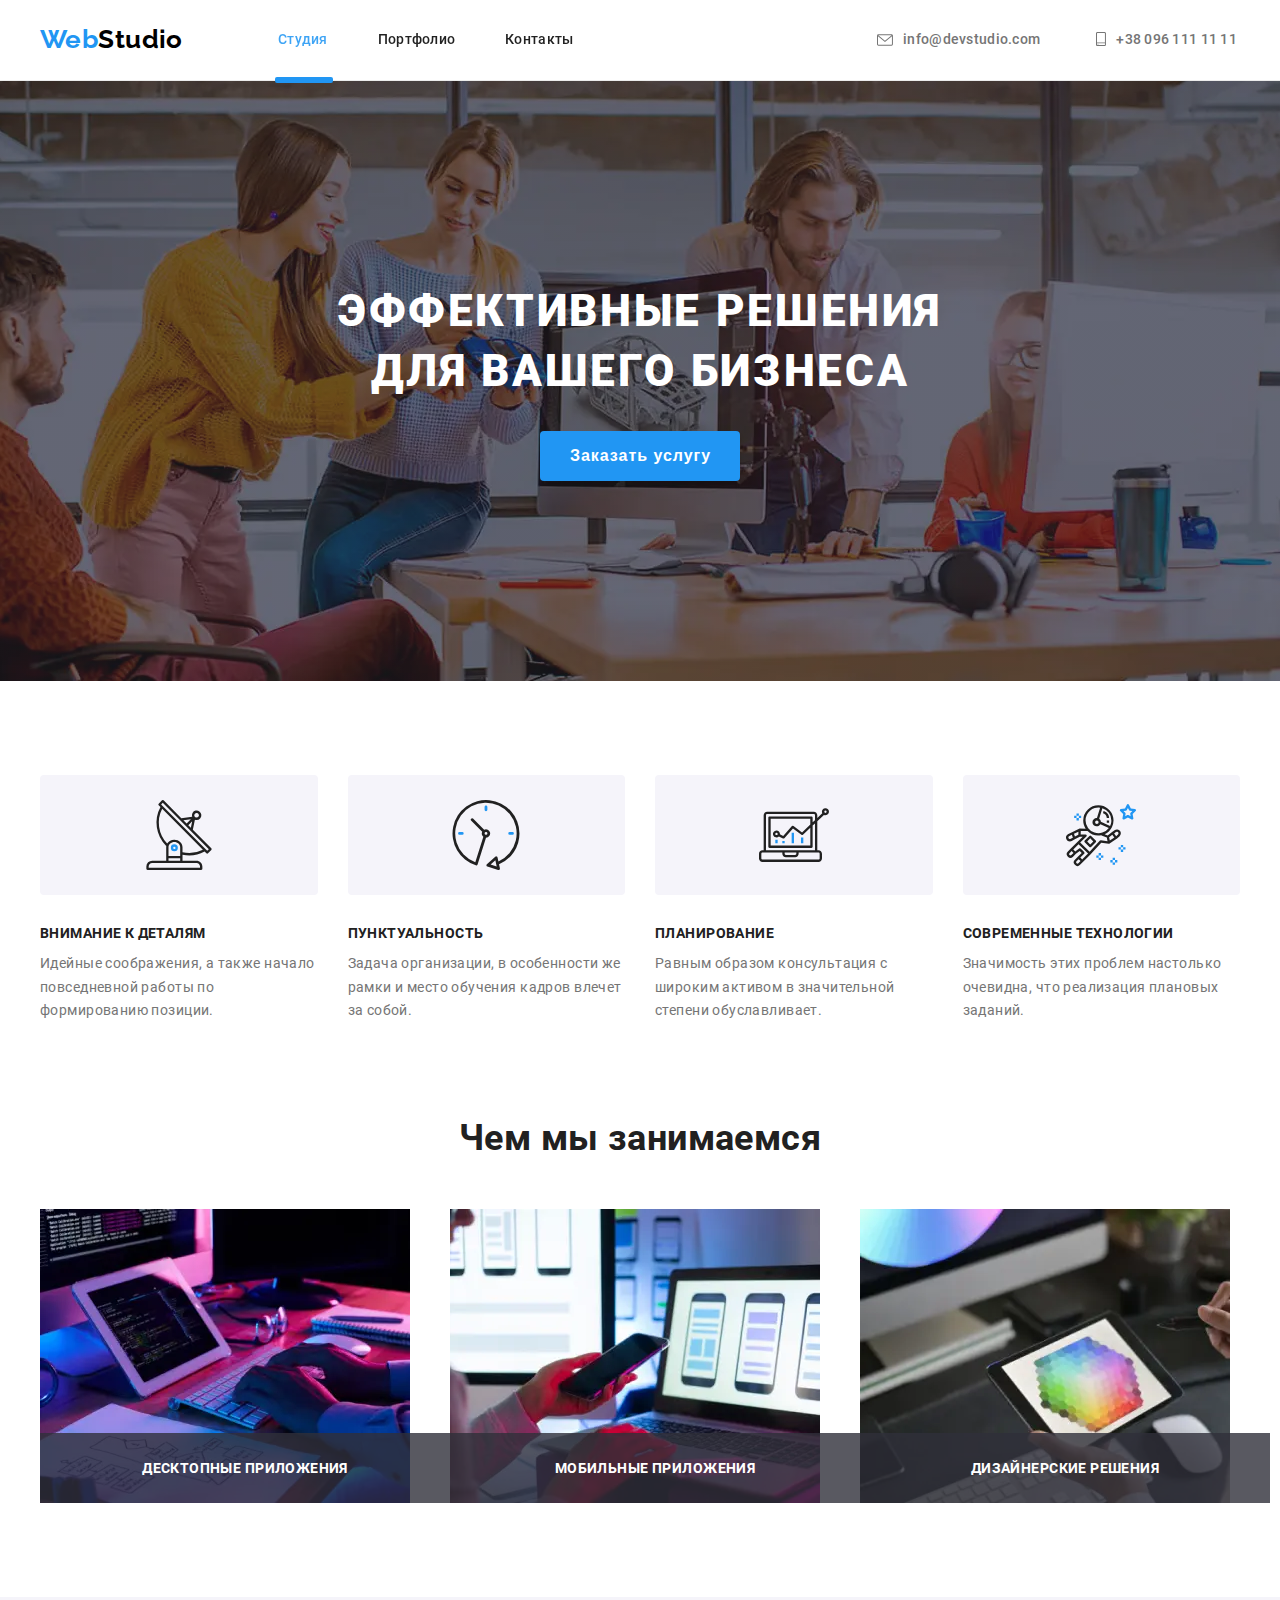
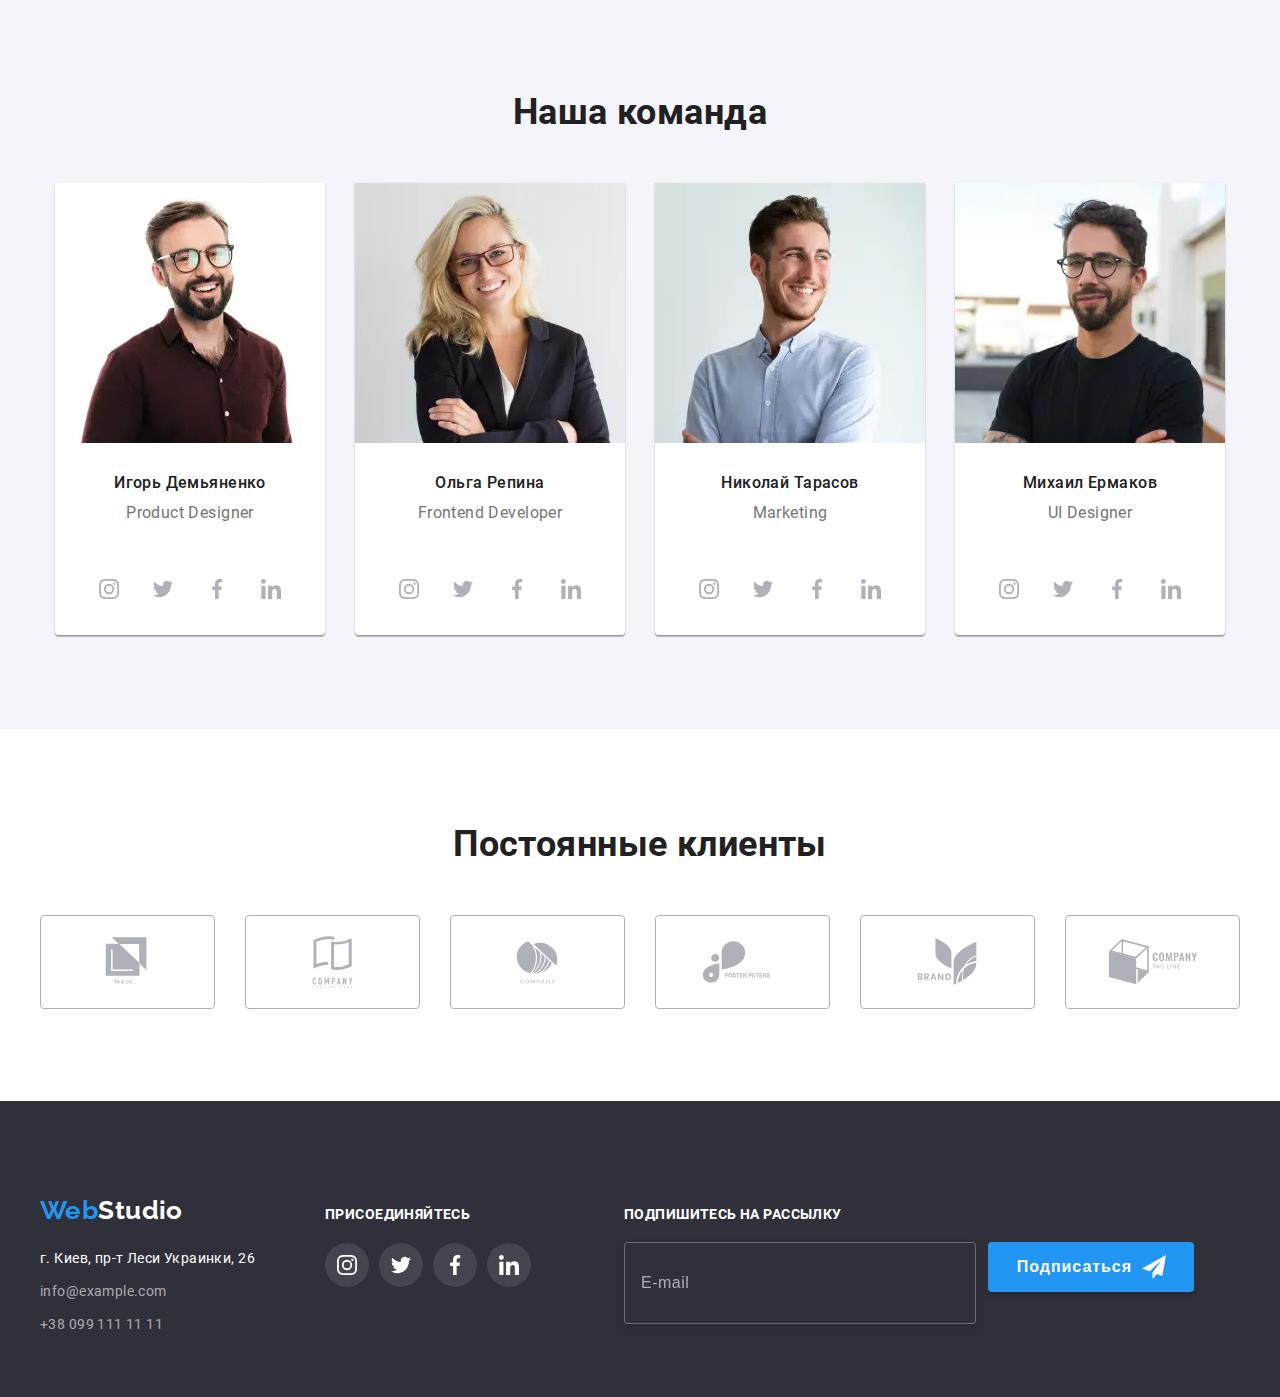
==== commit 93324136: "adds inline styles for nav__link--overlay to overcome dark mode" ====
--- a/index.html
+++ b/index.html
@@ -52,19 +52,28 @@
           <ul class="nav__menu">
             <li class="nav__item">
               <a class="nav__link nav__link--current" href="./" aria-current="page" hreflang="ru"
-                >Студия<span class="nav__link-overlay nav__link-overlay--current"></span>
+                >Студия<span
+                  class="nav__link-overlay nav__link-overlay--current"
+                  style="background-color: var(--color-text-primary) !important"
+                ></span>
               </a>
             </li>
 
             <li class="nav__item">
               <a class="nav__link" href="./portfolio.html" hreflang="ru"
-                >Портфолио<span class="nav__link-overlay"></span
+                >Портфолио<span
+                  class="nav__link-overlay"
+                  style="background-color: var(--color-text-primary) !important"
+                ></span
               ></a>
             </li>
 
             <li class="nav__item">
               <a class="nav__link" rel="noopener nofollow noreferrer" href="#0"
-                >Контакты<span class="nav__link-overlay"></span
+                >Контакты<span
+                  class="nav__link-overlay"
+                  style="background-color: var(--color-text-primary) !important"
+                ></span
               ></a>
             </li>
           </ul>
@@ -147,11 +156,11 @@
           </h1>
           <button
             class="btn btn--primary hero__btn"
+            data-menu-focus
             data-modal-open
             type="button"
             aria-controls="backdrop-id"
             aria-expanded="false"
-            data-menu-focus
           >
             <span class="btn__label">Заказать услугу</span>
           </button>
@@ -1536,17 +1545,26 @@
                 href="./"
                 aria-current="page"
                 hreflang="ru"
-                >Студия<span class="nav__link-overlay nav__link-overlay--current"></span>
+                >Студия<span
+                  class="nav__link-overlay nav__link-overlay--current"
+                  style="background-color: var(--color-text-primary) !important"
+                ></span>
               </a>
             </li>
             <li class="mobile-nav__item">
               <a class="mobile-nav__link nav__link" href="./portfolio.html" hreflang="ru"
-                >Портфолио<span class="nav__link-overlay"></span
+                >Портфолио<span
+                  class="nav__link-overlay"
+                  style="background-color: var(--color-text-primary) !important"
+                ></span
               ></a>
             </li>
             <li class="mobile-nav__item">
               <a class="mobile-nav__link nav__link" rel="noopener nofollow noreferrer" href="#0"
-                >Контакты<span class="nav__link-overlay"></span
+                >Контакты<span
+                  class="nav__link-overlay"
+                  style="background-color: var(--color-text-primary) !important"
+                ></span
               ></a>
             </li>
           </ul>
--- a/css/main.min.css
+++ b/css/main.min.css
@@ -1,4 +1,4 @@
 :root{--body-sans-serif: "Roboto", sans-serif;--logo-sans-serif: "Raleway", sans-serif;--color-text-primary: #212121;--color-text-secondary: #757575;--color-accent: #2196f3;--color-bg-hero: #2f303a;--color-bg-hero-btn: #188ce8;--color-bg-btn-secondary: #f5f4fa;--color-bg-project-card: #eeeeee;--color-white: #ffffff;--color-black: #000000;--color-icon: #afb1b8;--shadow-middle: 0 3px 1px rgba(0, 0, 0, 0.1), 0 1px 2px rgba(0, 0, 0, 0.08),
     0 2px 2px rgba(0, 0, 0, 0.12);--shadow-hero-btn: 0 4px 4px rgba(0, 0, 0, 0.15);--shadow-mobile-overlay: 0 4px 8px rgba(0, 0, 0, 0.04), 0 2px 4px rgba(0, 0, 0, 0.08),
-    0 1px 3px rgba(0, 0, 0, 0.16);--uni-margin: 1.875rem;--uni-margin-big: 3.125rem;--uni-margin-med: 1.25rem;--uni-margin-min: 0.625rem;--cards-per-line-1: 1;--cards-per-line-2: 2;--cards-per-line-3: 3;--cards-per-line-4: 4;--cards-per-line-6: 6;--gap: 1.875rem;--line-height-project-name: 2;--line-height-project-type: 1.88;--width-portfolio-card__image: 28.125rem;--time: 250ms;--cubic: cubic-bezier(0.4, 0, 0.2, 1)}body .sr-only{position:absolute;width:1px;height:1px;padding:0;margin:-1px;overflow:hidden;clip-path:inset(100%);clip:rect(1px 1px 1px 1px);clip:rect(1px, 1px, 1px, 1px);font-size:1px;line-height:1px;white-space:nowrap;pointer-events:none;border:0;outline:none;opacity:0}.is-hidden{pointer-events:none;visibility:hidden;opacity:0}body,h1,h2,h3,p,ul,li,.links,.btn{padding:0;margin:0}p{margin-block-start:0;margin-block-end:0}.image{display:block;width:100%;height:auto}.links{display:inline-block;color:inherit;text-decoration:none;transition-property:color, background-color;transition:calc(var(--time) * 4) var(--cubic)}.links:hover,.links:focus{color:var(--color-accent)}.accent{color:var(--color-accent)}.svg{display:inline-block;outline:none}.tooltip{position:absolute;top:100%;display:block;max-width:16rem;max-height:2rem}@font-face{font-family:"Raleway";font-style:normal;font-weight:700;font-display:swap;src:local("Raleway"),url("../fonts/raleway-v22-latin_cyrillic-700.woff2") format("woff2"),url("../fonts/raleway-v22-latin_cyrillic-700.woff") format("woff");unicode-range:U+0400-045F, U+0490-0491, U+04B0-04B1, U+2116, U+0000-00FF, U+0131, U+0152-0153, U+02BB-02BC, U+02C6, U+02DA, U+02DC, U+2000-206F, U+2074, U+20AC, U+2122, U+2191, U+2193, U+2212, U+2215, U+FEFF, U+FFFD}@font-face{font-family:"Roboto";font-style:normal;font-weight:400;font-display:swap;src:local("Roboto"),url("../fonts/roboto-v27-latin_cyrillic-regular.woff2") format("woff2"),url("../fonts/roboto-v27-latin_cyrillic-regular.woff") format("woff");unicode-range:U+0400-045F, U+0490-0491, U+04B0-04B1, U+2116, U+0000-00FF, U+0131, U+0152-0153, U+02BB-02BC, U+02C6, U+02DA, U+02DC, U+2000-206F, U+2074, U+20AC, U+2122, U+2191, U+2193, U+2212, U+2215, U+FEFF, U+FFFD}@font-face{font-family:"Roboto";font-style:normal;font-weight:500;font-display:swap;src:local("Roboto"),url("../fonts/roboto-v27-latin_cyrillic-500.woff2") format("woff2"),url("../fonts/roboto-v27-latin_cyrillic-500.woff") format("woff");unicode-range:U+0400-045F, U+0490-0491, U+04B0-04B1, U+2116, U+0000-00FF, U+0131, U+0152-0153, U+02BB-02BC, U+02C6, U+02DA, U+02DC, U+2000-206F, U+2074, U+20AC, U+2122, U+2191, U+2193, U+2212, U+2215, U+FEFF, U+FFFD}@font-face{font-family:"Roboto";font-style:normal;font-weight:700;font-display:swap;src:local("Roboto"),url("../fonts/roboto-v27-latin_cyrillic-700.woff2") format("woff2"),url("../fonts/roboto-v27-latin_cyrillic-700.woff") format("woff");unicode-range:U+0400-045F, U+0490-0491, U+04B0-04B1, U+2116, U+0000-00FF, U+0131, U+0152-0153, U+02BB-02BC, U+02C6, U+02DA, U+02DC, U+2000-206F, U+2074, U+20AC, U+2122, U+2191, U+2193, U+2212, U+2215, U+FEFF, U+FFFD}@font-face{font-family:"Roboto";font-style:normal;font-weight:900;font-display:swap;src:local("Roboto"),url("../fonts/roboto-v27-latin_cyrillic-900.woff2") format("woff2"),url("../fonts/roboto-v27-latin_cyrillic-900.woff") format("woff");unicode-range:U+0400-045F, U+0490-0491, U+04B0-04B1, U+2116, U+0000-00FF, U+0131, U+0152-0153, U+02BB-02BC, U+02C6, U+02DA, U+02DC, U+2000-206F, U+2074, U+20AC, U+2122, U+2191, U+2193, U+2212, U+2215, U+FEFF, U+FFFD}.page-html{height:100vh;overflow-y:scroll}.page-html.no-scroll{overflow-y:hidden}.studio-body{overflow-y:hidden}.studio-body.no-scroll{overflow-y:scroll}.studio-body,.portfolio-body{position:relative;width:100%;min-height:100vh;font-family:var(--body-sans-serif);font-size:0.875rem;line-height:1.71;color:var(--color-text-primary);letter-spacing:0.03em;background-color:var(--color-white);fill:var(--color-text-primary)}.page-header__container,.hero__container,.features__container,.activities__container,.team__container,.clients__container,.portfolio__container,.page-footer__container,.backdrop__container,.mobile-overlay__container{margin-right:auto;margin-left:auto}.container{min-width:15.625rem;max-width:75rem;padding-right:.9375rem;padding-left:.9375rem;padding-top:60px}@media screen and (max-width: calc( 48rem - .0625rem)){.container{max-width:30rem}}@media screen and (min-width: 48rem) and (max-width: calc( 75rem - .0625rem)){.container{max-width:48rem}}@media screen and (min-width: 75rem){.container{max-width:75rem;padding-top:94px}}.page-header__container,.hero__container,.activities__container{padding-top:0}.section{padding-bottom:clamp(3.75rem, 7.8125vw, 5.875rem)}@media screen and (min-width: 75rem){.section{padding-bottom:5.875rem}}.section:nth-child(2n+4){background-color:var(--color-bg-btn-secondary)}.section__title{margin-bottom:clamp(var(--uni-margin), 3.90625vw, var(--uni-margin-big));font-size:clamp(1.75rem, 3.64583vw, 2.25rem);line-height:clamp(2.0625rem, 4.29688vw, 2.625rem);text-align:center}@media screen and (min-width: 75rem){.section__title{margin-bottom:3.125rem}}@keyframes rotate{0%{transform:rotate(0deg)}25%{transform:rotate(7deg)}75%{transform:rotate(-7deg)}100%{transform:rotate(0deg)}}@keyframes rotate-box{0%{transform:rotate(0deg) scale(1);opacity:1}50%{opacity:0.21 scale(0.8)}100%{transform:rotate(360deg) scale(1);opacity:1}}@keyframes scalingUp{0%{transform:scaleX(0)}100%{transform:scaleX(100%)}}@keyframes send-icon-fly{0%{transform:rotate(0deg) scale(1)}100%{transform:rotate(-360deg) scale(0.5)}}@keyframes send-icon-return{0%{transform:rotate(360deg) scale(0.5)}100%{transform:rotate(0deg) scale(1)}}.body__skip-btn{margin-left:.5rem}.skip-btn{position:absolute;top:calc(-1 * 2.25rem);left:0;z-index:2;font-size:1rem;font-weight:500;line-height:1.63333;letter-spacing:.03em;color:var(--color-text-primary);text-overflow:ellipsis;word-wrap:break-word;cursor:pointer;background-color:var(--color-bg-btn-secondary);border:.0625rem solid transparent;border-radius:.25rem;transition:background-color var(--time) var(--cubic);padding:.5rem;background-color:var(--color-white);border:.0625rem solid transparent;border-radius:.1875rem;transition:transform var(--time) var(--cubic)}.skip-btn:focus{transform:translateY(121%)}.page-header__container{display:flex;flex-wrap:wrap;align-items:center}.nav{position:relative;display:flex;flex-wrap:wrap;align-items:center}.nav__menu{display:flex;flex-wrap:wrap;align-items:center;margin-left:5.625rem;transition-property:width, height, margin, flex, visibility, opacity, transform, background-color;transition:calc(var(--time) * 4) var(--cubic)}@media screen and (max-width: 47.9375rem){.nav__menu{height:0;visibility:hidden;pointer-events:none;transform:scaleY(0)}}@media screen and (min-width: 48rem) and (max-width: 74.9375rem){.nav__menu{margin-left:5.3125rem}}.nav__item:not(:first-child){margin-left:calc(var(--uni-margin-big) - 0.375rem)}.logo{display:inline-flex;flex-direction:row;flex-wrap:nowrap;width:8.625rem;font-family:var(--logo-sans-serif);font-size:clamp(1.5rem, 3.125vw, 1.625rem);font-weight:700;line-height:clamp(1.75rem, 3.64583vw, 1.9375rem);animation-duration:var(--time);animation-timing-function:var(--cubic)}@media screen and (min-width: 75rem){.logo{width:9.0625rem}}.logo:hover,.logo:focus{animation-name:rotate}.logo__web-studio{min-height:26px;transition:color var(--time) var(--cubic)}.logo:hover .logo__web-studio,.logo:focus .logo__web-studio{color:var(--color-accent)}.logo__first-part{color:var(--color-accent)}.logo__last-part{color:var(--color-black)}.logo__last-part--inverse{color:var(--color-white)}.nav__link{display:inline-block;padding-top:.5rem;text-decoration:none;color:var(--color-black);background-color:var(--color-white)}.nav__link::before{content:"";background-color:var(--color-accent)}.nav__link--current::after{position:absolute;top:calc(100% + 1.3125rem);left:0;min-width:100%;min-height:.25rem;content:"";background-color:var(--color-accent);border-radius:.125rem;border:.0625rem solid transparent}.nav__link-overlay{background-color:var(--color-text-primary)}.btn{padding:.3125rem 1.3125rem;padding-top:.3125rem;padding-right:1.3125rem;padding-bottom:auto;font-size:1rem;font-weight:500;line-height:1.63333;letter-spacing:.03em;color:var(--color-text-primary);text-overflow:ellipsis;word-wrap:break-word;cursor:pointer;background-color:var(--color-bg-btn-secondary);border:.0625rem solid transparent;border-radius:.25rem;transition:background-color var(--time) var(--cubic)}.btn--primary{display:inline-flex;align-items:center;justify-content:center;min-width:12.5rem;max-width:18.75rem;min-height:3.125rem;padding:.5625rem 1.6875rem .5625rem 1.75rem;font-size:1rem;font-weight:700;line-height:1.86667;letter-spacing:.06em;color:var(--color-white);background-color:var(--color-accent);box-shadow:var(--shadow-hero-btn)}.btn--secondary{transition:color var(--time) var(--cubic),box-shadow var(--time) var(--cubic)}.nav__btn-mobile{margin-left:auto}@media screen and (min-width: 48rem){.btn-burger{width:0;height:0;opacity:0;visibility:hidden;pointer-events:none;transform:scale(0)}}.page-header__contacts-list{margin-left:auto;transition-property:width, height, margin, flex, visibility, opacity, transform, background-color;transition:calc(var(--time) * 4) var(--cubic)}@media screen and (max-width: 47.9375rem){.page-header__contacts-list{height:0;visibility:hidden;pointer-events:none;transform:scaleY(0)}}@media screen and (min-width: 75rem){.page-header__contacts-list{display:flex;flex-wrap:wrap;align-items:center}}@media screen and (min-width: 48rem) and (max-width: 74.9375rem){.contacts-list__item:not(:last-child){margin-bottom:.625rem}}@media screen and (min-width: 75rem){.contacts-list__item:not(:last-child){margin-right:3.125rem}}.header-contact{display:flex;flex-wrap:wrap;align-items:center;color:var(--color-text-secondary)}@media screen and (min-width: 48rem) and (max-width: 74.9375rem){.header-contact{font-size:.75rem;line-height:1.16667}}@media screen and (min-width: 75rem){.header-contact{padding-top:.4375rem}}.header-contact__icon-envelope{margin-top:.125rem;margin-bottom:.0625rem}@media screen and (min-width: 75rem){.header-contact__icon-envelope{width:1rem;height:.75rem}}.header-contact__icon{margin-right:.5rem;fill:currentColor;transition:transform var(--time) var(--cubic)}@media screen and (min-width: 75rem){.header-contact__icon{margin-right:.625rem}}.header-contact:hover>.header-contact__icon,.header-contact:focus>.header-contact__icon{transform:rotateY(180deg)}.designer-card__list,.page-footer__social-list{margin-top:-1rem;margin-left:-.625rem}.social-list{display:flex;flex-wrap:wrap;justify-content:center}.social-list__item{margin-top:1rem;margin-left:.625rem}.social-card__link{position:relative;display:flex;align-items:center;justify-content:center;padding:.75rem;color:var(--color-icon);background-color:var(--color-white);border-radius:50%;transition:color var(--time) var(--cubic),background-color var(--time) var(--cubic)}.social-card__link:focus,.social-card__link:hover{color:var(--color-white);background-color:var(--color-accent)}.social-card__icon{fill:currentColor}.social-card__link:focus .social-card__icon,.social-card__link:hover .social-card__icon{animation:rotate-box var(--time) var(--cubic) 1 normal forwards}.hero__title{position:relative;min-height:clamp(5.25rem, 1vw, 7.5rem);margin-bottom:var(--gap);font-size:clamp(1.625rem, 3.38542vw, 2.75rem);line-height:clamp(2.625rem, 5.46875vw, 3.75rem);font-weight:900;color:var(--color-white);text-transform:uppercase;letter-spacing:0.06em;word-wrap:break-word;text-overflow:clip;transition-property:width, height, flex, font-size, line-height;transition:calc(var(--time) * 4) var(--cubic)}@media screen and (min-width: 75rem){.hero__title{font-size:2.75rem;line-height:1.36667}}.features__list{margin-top:calc(-1 * var(--gap));margin-left:calc(-1 * var(--gap))}.features-list{display:flex;flex-direction:row;flex-wrap:wrap;justify-content:center}.features-list__item{position:relative;flex-basis:calc(100% / var(--cards-per-line-1) - var(--gap));flex-grow:1;min-width:15.625rem;max-width:28.125rem;max-height:16.735rem;margin-top:var(--gap);margin-left:var(--gap);overflow:hidden;word-wrap:break-word}@media screen and (min-width: 48rem) and (max-width: 74.9375rem){.features-list__item{flex-basis:calc(100% / var(--cards-per-line-2) - var(--gap))}}@media screen and (min-width: 75rem){.features-list__item{flex-basis:calc(100% / var(--cards-per-line-4) - var(--gap))}}.feature-card__svg-wrapper{display:flex;align-items:center;justify-content:center;height:7.5rem;margin-bottom:var(--gap);background-color:var(--color-bg-btn-secondary);border-radius:.25rem}.feature-card__svg{width:4.375rem;height:4.375rem;color:var(--color-accent)}.feature-card__heading{max-height:2.0475rem;margin-bottom:var(--uni-margin-min);display:block;font-size:inherit;line-height:1.17;text-transform:uppercase;transition-property:transform;transition:calc(var(--time) * 4) var(--cubic)}@media screen and (max-width: 47.9375rem){.feature-card__heading{transform:translate(50%)}.feature-card__heading-span{transform:translate(-50%)}}.feature-card__heading:hover,.feature-card__heading:focus{overflow-y:auto}.feature-card__heading-span{display:inline-block;transition-property:transform;transition:calc(var(--time) * 4) var(--cubic)}.feature-card__paragraph{min-width:15.625rem;max-height:4.6875rem;overflow:hidden;color:var(--color-text-secondary)}.feature-card__paragraph:hover,.feature-card__paragraph:focus{overflow-y:auto}.activities__list{margin-top:calc(-1 * var(--gap));margin-left:calc(-1 * var(--gap))}.activities-list{display:flex;flex-direction:row;flex-wrap:wrap;justify-content:center}.activities-list__item{position:relative;flex-basis:calc(100% / var(--cards-per-line-3) - var(--gap));min-width:15.625rem;justify-content:center;margin-top:var(--gap);margin-left:var(--gap)}.activity-card__image{width:clamp(15.625rem, 100%, 23.125rem);height:18.375rem;object-fit:contain;object-position:bottom}.activity-card__overlay{position:absolute;bottom:0;min-width:100%;padding-top:calc(1rem + 11px);padding-right:clamp((0.4rem + 1px), 2vw, (1rem - 1px));padding-bottom:calc(1rem + 11px);padding-left:clamp((0.4rem + 1px), 2vw, (1rem - 1px));overflow:hidden;word-wrap:break-word;background-color:rgba(47,48,58,0.8)}.activity-card__overlay:hover,.activity-card__overlay:focus,.activity-card__overlay:active{overflow-y:auto}.activity-card__title{font-size:0.875rem;font-weight:700;line-height:1.17;color:var(--color-white);text-align:center;text-transform:uppercase}.team__list{margin-top:calc(-1 * var(--gap));margin-left:calc(-1 * var(--gap))}.designers-list{display:flex;flex-direction:row;flex-wrap:wrap;justify-content:center}.designers-list__item{flex-basis:calc(100% / var(--cards-per-line-1) - var(--gap));flex-grow:1;min-width:15.625rem;max-width:28.125rem;min-height:26.75rem;max-height:42.45rem;margin-top:var(--gap);margin-left:var(--gap);word-wrap:break-word}@media screen and (min-width: 48rem) and (max-width: 74.9375rem){.designers-list__item{flex-basis:calc(100% / var(--cards-per-line-2) - var(--gap))}}@media screen and (min-width: 75rem){.designers-list__item{flex-basis:calc(100% / var(--cards-per-line-4) - var(--gap))}}@media screen and (min-width: 48rem) and (max-width: 74.9375rem){.designers-list__item{max-width:22.125rem}}@media screen and (min-width: 75rem){.designers-list__item{max-width:16.875rem}}.designer-card{padding-bottom:1.5rem;background-color:var(--color-white);border-radius:0 0 .25rem .25rem;box-shadow:0 .0625rem .1875rem rgba(0,0,0,0.12),0 .0625rem .0625rem rgba(0,0,0,0.14),0 .125rem .0625rem rgba(0,0,0,0.2)}.designer-card__photo{margin:0 auto}@media screen and (min-width: 48rem) and (max-width: 74.9375rem){.designer-card__photo{max-width:22.125rem;max-height:23.375rem}}@media screen and (min-width: 75rem){.designer-card__photo{max-width:16.875rem;max-height:16.25rem}}.designer-card__meta{min-height:4.88rem;max-height:8.45rem;padding-top:var(--uni-margin);padding-right:calc(var(--uni-margin) + 0.125rem);padding-bottom:calc(1.5rem, 4.5vw, var(--uni-margin));padding-left:calc(var(--uni-margin) + 0.125rem);margin-bottom:1rem;overflow:hidden}.designer-card__name{min-height:1.1875rem;max-height:2.38rem;margin-bottom:var(--uni-margin-min);overflow:hidden;font-size:1rem;font-weight:500;line-height:1.2;text-align:center}.designer-card__name:hover{overflow-y:auto}.designer-card__role{min-height:1.1875rem;max-height:3.57rem;overflow:hidden;font-size:1rem;line-height:1.2;color:var(--color-text-secondary);text-align:center}.designer-card__role:hover{overflow-y:auto}.clients__list{margin-top:calc(-1 * var(--gap));margin-left:calc(-1 * var(--gap))}.clients-list{display:flex;flex-direction:row;flex-wrap:wrap;align-items:center;justify-content:center}.clients-list__item{flex-basis:calc(100% / var(--cards-per-line-2) - var(--gap));flex-grow:1;min-width:10.625rem;max-width:14.125rem;height:5.75rem;margin-top:var(--gap);margin-left:var(--gap)}@media screen and (min-width: 48rem){.clients-list__item{flex-basis:calc(100% / var(--cards-per-line-3) - var(--gap))}}@media screen and (min-width: 75rem){.clients-list__item{flex-basis:calc(100% / var(--cards-per-line-6) - var(--gap))}}.client-card{height:100%}.client-card__link{position:relative;display:flex;align-items:center;justify-content:center;min-height:100%;border-width:1px;border-style:solid;border-color:var(--color-icon);border-radius:0.25rem;transition:border-color var(--time) var(--cubic)}.client-card__link:hover,.client-card__link:focus{border-color:var(--color-accent)}.client-card__icon{fill:var(--color-icon);transition:fill var(--time) var(--cubic)}.client-card__link:hover .client-card__icon,.client-card__link:focus .client-card__icon{fill:var(--color-accent)}.portfolio__portfolio-filters{margin-bottom:var(--uni-margin-big)}.portfolio-filters{display:flex;justify-content:center;white-space:nowrap}.portfolio-filters__list{margin-top:-.9375rem;margin-left:-.5rem}.portfolio-filters-list{display:flex;flex-wrap:wrap;justify-content:flex-start}.portfolio-filters-list__item{margin-top:.9375rem;margin-left:.5rem}.portfolio__list{margin-top:calc(-1 * var(--gap));margin-left:calc(-1 * var(--gap))}.portfolio-list{display:flex;flex-wrap:wrap;justify-content:center}.portfolio-list__item{display:flex;flex-basis:calc(100% / var(--cards-per-line-1) - var(--gap));flex-direction:column;flex-grow:1;width:clamp(15.625rem, 100%, var(--width-portfolio-card__image));min-width:15.625rem;max-width:var(--width-portfolio-card__image);max-height:calc( 23.125rem + ( (var(--line-height-project-name) * 1.125rem * 2) + (var(--line-height-project-type) * 1rem * 2) + 2.875rem ));word-wrap:break-word;margin-top:var(--gap);margin-left:var(--gap)}@media screen and (min-width: 48rem) and (max-width: 74.9375rem){.portfolio-list__item{flex-basis:calc(100% / var(--cards-per-line-2) - var(--gap));max-width:22.125rem}}@media screen and (min-width: 75rem){.portfolio-list__item{flex-basis:calc(100% / var(--cards-per-line-3) - var(--gap))}}.portfolio-card{display:flex;flex-direction:column;height:100%;background-color:var(--color-white)}.portfolio-card__link{display:flex;flex-direction:column;flex-grow:1;transition:box-shadow var(--time) var(--cubic)}.portfolio-card__link:focus,.portfolio-card__link:hover{color:inherit;box-shadow:0 1px 1px rgba(0,0,0,0.12),0 4px 4px rgba(0,0,0,0.06),1px 4px 6px rgba(0,0,0,0.16)}.portfolio-card__thumb{position:relative;overflow:hidden}.portfolio-card__thumb::before{z-index:3;content:"";background-color:rgba(33,150,243,0.9)}.portfolio-card__link:focus .portfolio-card__thumb::before,.portfolio-card__link:hover .portfolio-card__thumb::before{visibility:visible;opacity:1;transform:translateY(-100%)}.portfolio-card__image{width:100%;height:18.375rem;min-width:clamp(15.625rem, 100%, var(--width-portfolio-card__image))}.portfolio-card__desc{z-index:4;padding-top:clamp(15px, 5.3vw, 63px);padding-right:1.5rem;padding-bottom:clamp(15px, 5.3vw, 63px);padding-left:1.5rem;overflow:hidden;overflow-y:auto;font-size:1.125rem;line-height:1.56;color:var(--color-white);letter-spacing:0.03em}.portfolio-card__link:hover .portfolio-card__desc,.portfolio-card__link:focus .portfolio-card__desc{visibility:visible;opacity:1;transform:translateY(-100%)}.portfolio-card__meta{flex-grow:1;min-height:110px;max-height:calc( (var(--line-height-project-name) * 18px * 2) + (var(--line-height-project-type) * 16px * 2) + 46px);padding-top:clamp(0.625rem, 3.5vh, var(--uni-margin-med));padding-right:1.4375rem;padding-bottom:1.1875rem;padding-left:1.4375rem;overflow:hidden;border-right:1px solid var(--color-bg-project-card);border-bottom:1px solid var(--color-bg-project-card);border-left:1px solid var(--color-bg-project-card)}.portfolio-card__meta:hover,.portfolio-card__meta:focus{overflow-y:auto}.portfolio-card__name{min-height:calc(.375rem + var(--uni-margin));max-height:calc(var(--line-height-project-name) * 1.125rem * 2);margin-bottom:.25rem;overflow:hidden;font-size:1.125rem;line-height:var(--line-height-project-name);letter-spacing:0.06em}.portfolio-card__name:hover,.portfolio-card__name:focus,.portfolio-card__name:active{overflow-y:auto}.portfolio-card__type{min-height:var(--uni-margin);max-height:calc(var(--line-height-project-type) * 1rem * 2);margin-bottom:.25rem;overflow:hidden;font-size:1rem;line-height:var(--line-height-project-type);color:var(--color-text-secondary)}.portfolio-card__type:hover,.portfolio-card__type:focus,.portfolio-card__type:active{overflow-y:auto}@media screen and (min-width: 75rem){.page-footer__container{display:flex;flex-wrap:wrap;align-items:baseline}}@media screen and (min-width: 48rem){.page-footer__top-row-wrapper{display:flex;flex-wrap:wrap;justify-content:space-between;align-items:baseline}}@media screen and (min-width: 75rem){.page-footer__top-row-wrapper{justify-content:flex-start}}@media screen and (min-width: 48rem) and (max-width: 74.9375rem){.page-footer__address-wrapper{margin-left:3.8125rem}}@media screen and (min-width: 75rem){.page-footer__address-wrapper{margin-right:4.375rem}}.page-footer__address{margin-top:var(--uni-margin-med)}.address{font-style:inherit}.address-list__item:not(:last-child){margin-bottom:.5625rem}.address-card__map-pointer{position:relative;color:var(--color-white)}.address-card__contact{position:relative;color:rgba(255,255,255,0.6)}.page-footer__social-container{margin-top:3.75rem}@media screen and (min-width: 48rem) and (max-width: 74.9375rem){.page-footer__social-container{margin-top:.3125rem;margin-right:4.625rem}}@media screen and (min-width: 75rem){.page-footer__social-container{margin-top:0;margin-right:5.8125rem}}.page-footer__social-title{margin-bottom:var(--uni-margin-med);font-weight:700;line-height:1.16667;color:var(--color-white);text-transform:uppercase}.page-footer__social-link{background:rgba(255,255,255,0.1)}.page-footer__social-icon{fill:var(--color-white)}.subscribe-form{max-width:35.625rem}.page-footer__subscribe-form{flex-grow:1}@media screen and (max-width: 74.9375rem){.page-footer__subscribe-form{margin-top:3.75rem;margin-right:auto;margin-left:auto}}.subscribe-form__title{display:block;min-width:13.6875rem;margin-bottom:var(--uni-margin-med);font-weight:700;line-height:1.06667;color:var(--color-white);text-transform:uppercase}@media screen and (min-width: 75rem){.subscribe-form__group{display:flex;flex-wrap:wrap;flex-grow:1}}.subscribe-form__field{display:flex;justify-content:center;flex-grow:1}@media screen and (max-width: 74.9375rem){.subscribe-form__field{margin-bottom:1.25rem}}@media screen and (min-width: 75rem){.subscribe-form__field{margin-right:.75rem}}.subscribe-form__input{position:relative;flex-grow:1;max-width:28.125rem;min-height:3.125rem;max-height:3.125rem;padding:.9375rem 1rem;font-size:1rem;line-height:1.25rem;color:#ffffff;letter-spacing:0.03em;background-color:var(--color-bg-hero);filter:drop-shadow(0 4px 4px rgba(0,0,0,0.15));border:.0625rem solid rgba(255,255,255,0.3);border-radius:.25rem}.subscribe-form__input::placeholder{display:inline-flex;align-items:center;min-height:1.25rem;font-size:1rem;line-height:1.25rem;color:rgba(255,255,255,0.6);letter-spacing:0.03em}.subscribe-btn__send-icon{margin-left:.625rem;fill:currentColor;animation:send-icon-return var(--time) var(--cubic) 1 backwards;transform-origin:top left;transition:currentColor var(--time) var(--cubic)}.subscribe-btn:hover .subscribe-btn__send-icon,.subscribe-btn:focus .subscribe-btn__send-icon{animation:send-icon-fly var(--time) var(--cubic) 1 forwards}.backdrop{position:fixed;inset:0;z-index:10;display:flex;overflow-y:scroll;background-color:rgba(0,0,0,0.2);transition:transform var(--time) var(--cubic),opacity var(--time) var(--cubic),visibility var(--time) var(--cubic),background-color var(--time) var(--cubic)}.backdrop.is-hidden{overflow:hidden}.modal{position:relative;width:clamp(15.625rem, 100%, 28.125rem);padding:2.5rem;overflow:hidden;background-color:var(--color-white);border-radius:4px;box-shadow:0 1px 3px rgba(0,0,0,0.12),0 1px 1px rgba(0,0,0,0.14),0 2px 1px rgba(0,0,0,0.2);transition:transform var(--time) var(--cubic),opacity var(--time) var(--cubic),line-height var(--time) var(--cubic),height var(--time) var(--cubic),width var(--time) var(--cubic)}@media screen and (min-width: 75rem){.modal{width:33rem}}.backdrop.is-hidden>.modal{transform:scale(1.21)}.backdrop__container{margin-top:auto;margin-bottom:auto;max-width:30rem}@media screen and (min-width: 75rem){.backdrop__container{max-width:34.875rem}}.modal__btn-close{position:absolute;top:.5rem;right:.5rem;display:flex;align-items:center;justify-content:center;min-width:1.875rem;max-width:1.875rem;min-height:1.875rem;max-height:1.875rem;color:var(--color-black);padding:0;background-color:var(--color-white);border:.0625rem solid rgba(0,0,0,0.1);border-radius:50%}.modal__btn-close:hover,.modal__btn-close:focus{color:var(--color-accent);background-color:var(--color-white)}.modal__btn-close:focus{box-shadow:0 0 .1875rem .125rem rgba(33,150,243,0.5);outline:none}.modal-close-icon{fill:currentColor;transition:fill var(--time) var(--cubic)}.form__svg{transition:fill var(--time) var(--cubic)}.submit-btn-wrapper{text-align:center}.hero-form__title{display:block;margin-bottom:var(--gap);font-size:1.25rem;font-weight:700;line-height:1.5;text-align:center;line-height:clamp(1.875rem, 2.5vw, 1.4375rem);transition-property:width, height, flex, font-size, line-height;transition:calc(var(--time) * 4) var(--cubic)}.customer-info__field:not(:first-child){margin-top:1.75rem}.customer-info__label,.customer-info__svg-wrapper{position:absolute;top:50%;display:inline-flex;align-items:center;height:100%;margin-bottom:0;pointer-events:none;transform:translateY(-50%)}.customer-info__label{margin-bottom:0;width:100%;left:2.625rem}.hero-form__input:not(:placeholder-shown)+.customer-info__label,.hero-form__input:focus+.customer-info__label{transform:translate(calc(-1 * 2.625rem), calc(-50% - 1.9375rem))}.customer-info__svg-wrapper{left:.75rem}.hero-form__input:focus ~ .customer-info__svg-wrapper{fill:var(--color-accent)}.hero-form__customer-info{margin-bottom:.625rem}.hero-form__field{position:relative;display:flex;flex-direction:column}.hero-form__label{font-size:.75rem;line-height:1.17;color:var(--color-text-secondary);letter-spacing:0.01em;cursor:pointer;transition:transform var(--time) var(--cubic)}.hero-form__input:focus+.hero-form__label{color:var(--color-accent)}.hero-form__input{height:2.5rem;padding:.75rem .75rem .75rem 2.625rem;line-height:1;color:var(--color-text-primary);border:.0625rem solid rgba(33,33,33,0.2);border-radius:.25rem;transition:border-color var(--time) var(--cubic)}.hero-form__input:valid:not(:focus):not(:placeholder-shown){border-color:#21ff21}.hero-form__input:invalid:not(:focus):not(:placeholder-shown){border-color:#ff2121}.hero-form__input:focus{border-color:var(--color-accent);box-shadow:0 0 .1875rem .125rem rgba(33,150,243,0.5);outline:none}.hero-form__input::placeholder{margin-bottom:.25rem;font-size:.75rem;line-height:1.17;letter-spacing:0.01em;color:var(--color-text-secondary);opacity:0;transition:opacity var(--time) var(--cubic)}.hero-form__input:focus::placeholder{opacity:1}.hero-form__input:hover{border-color:var(--color-accent)}.customer-comment__label{margin-bottom:.25rem}.hero-form__textarea:focus+.customer-comment__label{color:var(--color-accent)}.hero-form__customer-comment{flex-direction:column-reverse;margin-bottom:20px}.hero-form__textarea{height:7.5rem;padding:0.75rem 1rem;line-height:1.14;color:var(--color-text-primary);letter-spacing:0.01em;resize:none;border:1px solid rgba(33,33,33,0.2);border-radius:0.25rem;transition:border-color var(--time) var(--cubic)}.hero-form__textarea::placeholder{color:rgba(117,117,117,0.5)}.hero-form__textarea:hover{border-color:var(--color-accent)}.hero-form__textarea:focus{border-color:var(--color-accent);box-shadow:0 0 3px 2px rgba(33,150,243,0.5);outline:none}.hero-form__policy{margin-bottom:1.875rem}.policy{position:relative;display:flex;justify-content:center}.policy__custom-checkbox-wrapper{margin-right:.5rem}@media screen and (min-width: 75rem){.policy{align-items:center}}.policy__label{font-size:clamp(.75rem, 1.16667vw, .875rem);line-height:clamp(.875rem, 1.82292vw, 1.5rem);letter-spacing:0.03em;margin-bottom:0}@media screen and (min-width: 75rem){.policy__label{font-size:.875rem;line-height:1.7}}.policy__tac-link{color:var(--color-accent)}.custom-checkbox-wrapper{position:relative;display:flex;align-items:center;justify-content:center;font-size:.9375rem;line-height:1;min-width:1rem;max-width:1rem;min-height:.9375rem;max-height:.9375rem}@media screen and (min-width: 75rem){.custom-checkbox-wrapper{margin-right:.4375rem}}.hero-form__checkbox{top:100%;left:50%;transform:translateX(-50%)}.custom-checkbox{background-color:var(--color-white);border-radius:.125rem;transition:background-color var(--time) var(--cubic),color var(--time) var(--cubic),border-color var(--time) var(--cubic),box-shadow var(--time) var(--cubic)}.hero-form__checkbox:not(:checked)+.custom-checkbox{border:.125rem solid var(--color-text-primary)}.hero-form__checkbox:focus+.custom-checkbox{border-color:var(--color-accent)}.hero-form__checkbox:focus:not(:checked)+.custom-checkbox{box-shadow:0 0 .1875rem .1875rem rgba(33,150,243,0.5)}.hero-form__checkbox:focus:checked+.custom-checkbox{box-shadow:0 0 .125rem .1875rem rgba(33,150,243,0.5)}.hero-form__checkbox:checked+.custom-checkbox{color:var(--color-white);background-color:var(--color-accent);border-color:transparent}.custom-checkbox__check-icon{pointer-events:none;visibility:hidden;opacity:0;fill:currentColor;transition:visibility var(--time) var(--cubic),opacity var(--time) var(--cubic),currentColor 5s var(--cubic)}.hero-form__checkbox:checked+.custom-checkbox>.custom-checkbox__check-icon{pointer-events:auto;visibility:visible;opacity:1}.mobile-overlay{position:fixed;inset:0;z-index:20;font-weight:500;letter-spacing:0.02em;overflow-y:auto;background-color:var(--color-white);box-shadow:var(--shadow-mobile-overlay);transition-property:width, height, margin, flex, visibility, opacity, transform, background-color;transition:var(--time) var(--cubic)}.mobile-overlay.is-hidden{transform:translateX(100%)}@media screen and (min-width: 48rem){.mobile-overlay{pointer-events:none;visibility:hidden;opacity:0}}.mobile-overlay__container{display:flex;flex-direction:column;height:100%;padding:3rem 2.5rem}.btn-mobile{position:absolute;top:.625rem;right:.9375rem;max-width:2.5rem;max-height:2.5rem;padding:0;color:var(--color-text-primary);background-color:#fff;border:none}.btn-mobile:hover,.btn-mobile:focus,.btn-mobile:active{color:var(--color-accent)}.btn-mobile__icon{fill:currentColor}.mobile-overlay__mobile-nav{margin-bottom:auto}.mobile-nav__item:not(:last-child){margin-bottom:2rem}.mobile-nav__link{font-size:2.5rem;line-height:1.16667;padding:0}.mobile-nav__link--current::after{content:none}.mobile-overlay__mobile-contacts-list{margin-bottom:4rem}.mobile-contacts-list__item:not(:last-child){margin-bottom:2rem}.mobile-contacts-list__phone{font-size:2rem;line-height:1.26667;color:var(--color-accent)}.mobile-contacts-list__email{font-size:1.5rem;line-height:1.16667;color:var(--color-text-secondary)}.mobile-social-list{display:flex;flex-wrap:wrap;align-items:center}.mobile-social-list__item{display:inline-flex;align-items:center}.mobile-social-list__item:not(:last-child)::after{width:22px;height:0;content:"";border-top:1px solid rgba(33,33,33,0.2);transform:rotate(90deg)}.mobile-social-card{display:inline-block}.mobile-social-card__link{font-size:1.125rem;line-height:1.23333;color:var(--color-accent)}.page-header{position:relative;max-height:3.75rem;padding-top:1rem;padding-bottom:.9375rem;background-color:var(--color-white);border-bottom:.0625rem solid #ececec}@media screen and (min-width: 48rem){.page-header{max-height:5rem}}@media screen and (min-width: 48rem) and (max-width: 74.9375rem){.page-header{padding-top:1.3125rem;padding-bottom:1.25rem}}@media screen and (min-width: 75rem){.page-header{padding-top:1.5rem;padding-bottom:1.5rem}}.main__hero{margin:0 auto}.hero{max-width:100rem;padding:clamp(7.375rem, 15.36458vw, 12.5rem) 0;text-align:center;background-color:var(--color-bg-hero);transition-property:background, width, height, flex, padding;transition:calc(var(--time) * 4) var(--cubic);background-repeat:no-repeat;background-position:center;background-size:cover;background-image:linear-gradient(to right, rgba(47,48,58,0.4), rgba(47,48,58,0.4)),url(../images/squooshed/hero-bg/mobile/hero-bg-mobile-480x400.jpg)}@media screen and (min-width: 75rem){.hero{padding:12.5rem 0}}@media only screen and (max-width: calc( 47.9375rem)) and (min-device-pixel-ratio: 2), only screen and (max-width: calc( 47.9375rem)) and (-webkit-min-device-pixel-ratio: 2), only screen and (max-width: calc( 47.9375rem)) and (-o-min-device-pixel-ratio: 2 / 1), only screen and (max-width: calc( 47.9375rem)) and (min-resolution: 192dpi), only screen and (max-width: calc( 47.9375rem)) and (min-resolution: 2dppx){.hero{background-image:linear-gradient(to right, rgba(47,48,58,0.4), rgba(47,48,58,0.4)),url(../images/squooshed/hero-bg/mobile/hero-bg-mobile-960x800@2x.jpg)}}@media screen and (max-width: 47.9375rem){.hero{background-image:linear-gradient(to right, rgba(47,48,58,0.4), rgba(47,48,58,0.4)),url(../images/squooshed/hero-bg/mobile/hero-bg-mobile-480x400.webp)}}@media only screen and (max-width: calc( 47.9375rem)) and (min-device-pixel-ratio: 2), only screen and (max-width: calc( 47.9375rem)) and (-webkit-min-device-pixel-ratio: 2), only screen and (max-width: calc( 47.9375rem)) and (-o-min-device-pixel-ratio: 2 / 1), only screen and (max-width: calc( 47.9375rem)) and (min-resolution: 192dpi), only screen and (max-width: calc( 47.9375rem)) and (min-resolution: 2dppx){.hero{background-image:linear-gradient(to right, rgba(47,48,58,0.4), rgba(47,48,58,0.4)),url(../images/squooshed/hero-bg/mobile/hero-bg-mobile-960x800@2x.webp)}}@media only screen and (min-width: 48rem){.hero{background-image:linear-gradient(to right, rgba(47,48,58,0.4), rgba(47,48,58,0.4)),url(../images/squooshed/hero-bg/tablet/hero-bg-tablet-768x400.jpg)}}@media only screen and (min-width: 48rem) and (min-device-pixel-ratio: 2), only screen and (min-width: 48rem) and (-webkit-min-device-pixel-ratio: 2), only screen and (min-width: 48rem) and (-o-min-device-pixel-ratio: 2 / 1), only screen and (min-width: 48rem) and (min-resolution: 192dpi), only screen and (min-width: 48rem) and (min-resolution: 2dppx){.hero{background-image:linear-gradient(to right, rgba(47,48,58,0.4), rgba(47,48,58,0.4)),url(../images/squooshed/hero-bg/tablet/hero-bg-tablet-1536x800@2x.jpg)}}@media only screen and (min-width: 48rem){.hero{background-image:linear-gradient(to right, rgba(47,48,58,0.4), rgba(47,48,58,0.4)),url(../images/squooshed/hero-bg/tablet/hero-bg-tablet-768x400.webp)}}@media only screen and (min-width: 48rem) and (min-device-pixel-ratio: 2), only screen and (min-width: 48rem) and (-webkit-min-device-pixel-ratio: 2), only screen and (min-width: 48rem) and (-o-min-device-pixel-ratio: 2 / 1), only screen and (min-width: 48rem) and (min-resolution: 192dpi), only screen and (min-width: 48rem) and (min-resolution: 2dppx){.hero{background-image:linear-gradient(to right, rgba(47,48,58,0.4), rgba(47,48,58,0.4)),url(../images/squooshed/hero-bg/tablet/hero-bg-tablet-1536x800@2x.webp)}}@media only screen and (min-width: 75rem){.hero{background-image:linear-gradient(to right, rgba(47,48,58,0.4), rgba(47,48,58,0.4)),url(../images/squooshed/hero-bg/desktop/hero-bg-desktop-1600x600.jpg)}}@media only screen and (min-width: 75rem) and (min-device-pixel-ratio: 2), only screen and (min-width: 75rem) and (-webkit-min-device-pixel-ratio: 2), only screen and (min-width: 75rem) and (-o-min-device-pixel-ratio: 2 / 1), only screen and (min-width: 75rem) and (min-resolution: 192dpi), only screen and (min-width: 75rem) and (min-resolution: 2dppx){.hero{background-image:linear-gradient(to right, rgba(47,48,58,0.4), rgba(47,48,58,0.4)),url(../images/squooshed/hero-bg/desktop/hero-bg-desktop-3200x1200@2x.jpg)}}@media only screen and (min-width: 75rem){.hero{background-image:linear-gradient(to right, rgba(47,48,58,0.4), rgba(47,48,58,0.4)),url(../images/squooshed/hero-bg/desktop/hero-bg-desktop-1600x600.webp)}}@media only screen and (min-width: 75rem) and (min-device-pixel-ratio: 2), only screen and (min-width: 75rem) and (-webkit-min-device-pixel-ratio: 2), only screen and (min-width: 75rem) and (-o-min-device-pixel-ratio: 2 / 1), only screen and (min-width: 75rem) and (min-resolution: 192dpi), only screen and (min-width: 75rem) and (min-resolution: 2dppx){.hero{background-image:linear-gradient(to right, rgba(47,48,58,0.4), rgba(47,48,58,0.4)),url(../images/squooshed/hero-bg/desktop/hero-bg-desktop-3200x1200@2x.webp)}}.main__features{padding-bottom:3.75rem}@media screen and (min-width: 75rem){.main__features{padding-bottom:94px}}@media screen and (max-width: 74.9375rem){.activities{padding:0;height:0;opacity:0;visibility:hidden;pointer-events:none;transform:scaleY(0)}}.page-footer{padding-bottom:3.75rem;background-color:var(--color-bg-hero)}@media screen and (max-width: 74.9375rem){.page-footer{text-align:center}}.nav__menu,.page-header__contacts-list,.social-list,.features-list,.activities-list,.designers-list,.clients-list,.portfolio-filters-list,.portfolio-list,.address-list,.mobile-nav__menu,.mobile-contacts-list,.mobile-social-list{list-style:none}.nav__link,.header-contact{position:relative;letter-spacing:0.02em;font-weight:500}@media screen and (min-width: 75rem){.nav__link,.header-contact{padding-right:3px;padding-bottom:0.5rem;padding-left:3px;line-height:1.14}}.nav__link::before,.nav__link-overlay{position:absolute;inset:0;display:inline-block;mix-blend-mode:screen;transition:transform var(--time) var(--cubic)}.nav__link::before,.nav__link:focus>.nav__link-overlay,.nav__link:hover>.nav__link-overlay,.nav__link-overlay--current{transform:scaleX(0)}.nav__link:focus::before,.nav__link:hover::before,.nav__link--current::before,.nav__link-overlay{transform:scaleX(100%)}.btn--secondary:hover,.btn--secondary:focus,.current-btn{color:var(--color-white);background-color:var(--color-accent);box-shadow:var(--shadow-middle)}.btn--primary:focus,.btn--primary:hover,.current-btn:focus,.current-btn:hover{background-color:var(--color-bg-hero-btn)}.portfolio-card__thumb::before,.portfolio-card__desc{position:absolute;top:100%;left:0;width:100%;height:100%;visibility:hidden;opacity:0;transition:transform var(--time) var(--cubic),opacity var(--time) var(--cubic),visibility var(--time) var(--cubic)}.container,.features-list,.features-list__item,.activities-list,.activities-list__item,.designers-list,.designers-list__item,.clients-list,.clients-list__item,.portfolio-filters,.portfolio-filters-list,.portfolio-filters-list__item,.portfolio-list,.portfolio-list__item,.page-header,.main__features,.activities,.team,.clients,.portfolio,.page-footer{transition-property:position, top, right, bottom, left, display, flex, flex-basis, width, min-width, max-width, height, min-height, max-height, padding, margin, font-size, line-height, color, background, border, outline, transform, fill;transition:calc(var(--time) * 4) var(--cubic)}
+    0 1px 3px rgba(0, 0, 0, 0.16);--uni-margin: 1.875rem;--uni-margin-big: 3.125rem;--uni-margin-med: 1.25rem;--uni-margin-min: 0.625rem;--cards-per-line-1: 1;--cards-per-line-2: 2;--cards-per-line-3: 3;--cards-per-line-4: 4;--cards-per-line-6: 6;--gap: 1.875rem;--line-height-project-name: 2;--line-height-project-type: 1.88;--width-portfolio-card__image: 28.125rem;--time: 250ms;--cubic: cubic-bezier(0.4, 0, 0.2, 1)}body .sr-only{position:absolute;width:1px;height:1px;padding:0;margin:-1px;overflow:hidden;clip-path:inset(100%);clip:rect(1px 1px 1px 1px);clip:rect(1px, 1px, 1px, 1px);font-size:1px;line-height:1px;white-space:nowrap;pointer-events:none;border:0;outline:none;opacity:0}.is-hidden{pointer-events:none;visibility:hidden;opacity:0}body,h1,h2,h3,p,ul,li,.links,.btn{padding:0;margin:0}p{margin-block-start:0;margin-block-end:0}.image{display:block;width:100%;height:auto}.links{display:inline-block;color:inherit;text-decoration:none;transition-property:color, background-color;transition:calc(var(--time) * 4) var(--cubic)}.links:hover,.links:focus{color:var(--color-accent)}.accent{color:var(--color-accent)}.svg{display:inline-block;outline:none}.tooltip{position:absolute;top:100%;display:block;max-width:16rem;max-height:2rem}@font-face{font-family:"Raleway";font-style:normal;font-weight:700;font-display:swap;src:local("Raleway"),url("../fonts/raleway-v22-latin_cyrillic-700.woff2") format("woff2"),url("../fonts/raleway-v22-latin_cyrillic-700.woff") format("woff");unicode-range:U+0400-045F, U+0490-0491, U+04B0-04B1, U+2116, U+0000-00FF, U+0131, U+0152-0153, U+02BB-02BC, U+02C6, U+02DA, U+02DC, U+2000-206F, U+2074, U+20AC, U+2122, U+2191, U+2193, U+2212, U+2215, U+FEFF, U+FFFD}@font-face{font-family:"Roboto";font-style:normal;font-weight:400;font-display:swap;src:local("Roboto"),url("../fonts/roboto-v27-latin_cyrillic-regular.woff2") format("woff2"),url("../fonts/roboto-v27-latin_cyrillic-regular.woff") format("woff");unicode-range:U+0400-045F, U+0490-0491, U+04B0-04B1, U+2116, U+0000-00FF, U+0131, U+0152-0153, U+02BB-02BC, U+02C6, U+02DA, U+02DC, U+2000-206F, U+2074, U+20AC, U+2122, U+2191, U+2193, U+2212, U+2215, U+FEFF, U+FFFD}@font-face{font-family:"Roboto";font-style:normal;font-weight:500;font-display:swap;src:local("Roboto"),url("../fonts/roboto-v27-latin_cyrillic-500.woff2") format("woff2"),url("../fonts/roboto-v27-latin_cyrillic-500.woff") format("woff");unicode-range:U+0400-045F, U+0490-0491, U+04B0-04B1, U+2116, U+0000-00FF, U+0131, U+0152-0153, U+02BB-02BC, U+02C6, U+02DA, U+02DC, U+2000-206F, U+2074, U+20AC, U+2122, U+2191, U+2193, U+2212, U+2215, U+FEFF, U+FFFD}@font-face{font-family:"Roboto";font-style:normal;font-weight:700;font-display:swap;src:local("Roboto"),url("../fonts/roboto-v27-latin_cyrillic-700.woff2") format("woff2"),url("../fonts/roboto-v27-latin_cyrillic-700.woff") format("woff");unicode-range:U+0400-045F, U+0490-0491, U+04B0-04B1, U+2116, U+0000-00FF, U+0131, U+0152-0153, U+02BB-02BC, U+02C6, U+02DA, U+02DC, U+2000-206F, U+2074, U+20AC, U+2122, U+2191, U+2193, U+2212, U+2215, U+FEFF, U+FFFD}@font-face{font-family:"Roboto";font-style:normal;font-weight:900;font-display:swap;src:local("Roboto"),url("../fonts/roboto-v27-latin_cyrillic-900.woff2") format("woff2"),url("../fonts/roboto-v27-latin_cyrillic-900.woff") format("woff");unicode-range:U+0400-045F, U+0490-0491, U+04B0-04B1, U+2116, U+0000-00FF, U+0131, U+0152-0153, U+02BB-02BC, U+02C6, U+02DA, U+02DC, U+2000-206F, U+2074, U+20AC, U+2122, U+2191, U+2193, U+2212, U+2215, U+FEFF, U+FFFD}.page-html{height:100vh;overflow-y:scroll}.page-html.no-scroll{overflow-y:hidden}.studio-body{overflow-y:hidden}.studio-body.no-scroll{overflow-y:scroll}.studio-body,.portfolio-body{position:relative;width:100%;min-height:100vh;font-family:var(--body-sans-serif);font-size:0.875rem;line-height:1.71;color:var(--color-text-primary);letter-spacing:0.03em;background-color:var(--color-white);fill:var(--color-text-primary)}.page-header__container,.hero__container,.features__container,.activities__container,.team__container,.clients__container,.portfolio__container,.page-footer__container,.backdrop__container,.mobile-overlay__container{margin-right:auto;margin-left:auto}.container{min-width:15.625rem;max-width:75rem;padding-right:.9375rem;padding-left:.9375rem;padding-top:60px}@media screen and (max-width: calc( 48rem - .0625rem)){.container{max-width:30rem}}@media screen and (min-width: 48rem) and (max-width: calc( 75rem - .0625rem)){.container{max-width:48rem}}@media screen and (min-width: 75rem){.container{max-width:75rem;padding-top:94px}}.page-header__container,.hero__container,.activities__container{padding-top:0}.section{padding-bottom:clamp(3.75rem, 7.8125vw, 5.875rem)}@media screen and (min-width: 75rem){.section{padding-bottom:5.875rem}}.section:nth-child(2n+4){background-color:var(--color-bg-btn-secondary)}.section__title{margin-bottom:clamp(var(--uni-margin), 3.90625vw, var(--uni-margin-big));font-size:clamp(1.75rem, 3.64583vw, 2.25rem);line-height:clamp(2.0625rem, 4.29688vw, 2.625rem);text-align:center}@media screen and (min-width: 75rem){.section__title{margin-bottom:3.125rem}}@keyframes rotate{0%{transform:rotate(0deg)}25%{transform:rotate(7deg)}75%{transform:rotate(-7deg)}100%{transform:rotate(0deg)}}@keyframes rotate-box{0%{transform:rotate(0deg) scale(1);opacity:1}50%{opacity:0.21 scale(0.8)}100%{transform:rotate(360deg) scale(1);opacity:1}}@keyframes scalingUp{0%{transform:scaleX(0)}100%{transform:scaleX(100%)}}@keyframes send-icon-fly{0%{transform:rotate(0deg) scale(1)}100%{transform:rotate(-360deg) scale(0.5)}}@keyframes send-icon-return{0%{transform:rotate(360deg) scale(0.5)}100%{transform:rotate(0deg) scale(1)}}.body__skip-btn{margin-left:.5rem}.skip-btn{position:absolute;top:-2.25rem;left:0;z-index:2;padding:.5rem;overflow:hidden;background-color:var(--color-white);border:.0625rem solid rgba(0,0,0,0);border-radius:.1875rem;font-size:1rem;font-weight:500;line-height:1.63333;color:var(--color-text-primary);text-overflow:ellipsis;letter-spacing:.03em;word-wrap:break-word;cursor:pointer;transition-property:color, background-color, box-shadow;transition:var(--time) var(--cubic)}.skip-btn:focus{transform:translateY(121%)}.page-header__container{display:flex;flex-wrap:wrap;align-items:center}.nav{position:relative;display:flex;flex-wrap:wrap;align-items:center}.nav__menu{display:flex;flex-wrap:wrap;align-items:center;margin-left:5.625rem;transition-property:width, height, margin, flex, visibility, opacity, transform, background-color;transition:calc(var(--time) * 4) var(--cubic)}@media screen and (max-width: 47.9375rem){.nav__menu{height:0;visibility:hidden;pointer-events:none;transform:scaleY(0)}}@media screen and (min-width: 48rem) and (max-width: 74.9375rem){.nav__menu{margin-left:5.3125rem}}.nav__item:not(:first-child){margin-left:calc(var(--uni-margin-big) - 0.375rem)}.logo{display:inline-flex;flex-direction:row;flex-wrap:nowrap;width:8.625rem;font-family:var(--logo-sans-serif);font-size:clamp(1.5rem, 3.125vw, 1.625rem);font-weight:700;line-height:clamp(1.75rem, 3.64583vw, 1.9375rem);animation-duration:var(--time);animation-timing-function:var(--cubic)}@media screen and (min-width: 75rem){.logo{width:9.0625rem}}.logo:hover,.logo:focus{animation-name:rotate}.logo__web-studio{min-height:26px;transition:color var(--time) var(--cubic)}.logo:hover .logo__web-studio,.logo:focus .logo__web-studio{color:var(--color-accent)}.logo__first-part{color:var(--color-accent)}.logo__last-part{color:var(--color-black)}.logo__last-part--inverse{color:var(--color-white)}.nav__link{isolation:isolate;display:inline-block;padding-top:.5rem;text-decoration:none;color:var(--color-black) !important;background-color:var(--color-white) !important}.nav__link::before{content:"";background-color:var(--color-accent) !important}.nav__link--current::after{position:absolute;top:calc(100% + 1.3125rem);left:0;min-width:100%;min-height:.25rem;content:"";background-color:var(--color-accent) !important;border-radius:.125rem;border:.0625rem solid transparent}.nav__link-overlay{background-color:var(--color-text-primary) !important}.btn{position:relative;max-width:18.75rem;min-height:2.25rem;max-height:3.125rem;padding:.3125rem 1.3125rem;overflow:hidden;background-color:var(--color-bg-btn-secondary);border:.0625rem solid rgba(0,0,0,0);border-radius:.25rem;font-size:1rem;font-weight:500;line-height:1.63333;color:var(--color-text-primary);text-overflow:ellipsis;letter-spacing:.03em;word-wrap:break-word;cursor:pointer;transition-property:color, background-color, box-shadow;transition:var(--time) var(--cubic)}.btn--primary{display:inline-flex;align-items:center;justify-content:center;min-width:12.5rem;max-width:18.75rem;min-height:3.125rem;padding:.5625rem 1.6875rem .5625rem 1.75rem;font-size:1rem;font-weight:700;line-height:1.86667;letter-spacing:.06em;color:var(--color-white);background-color:var(--color-accent);box-shadow:var(--shadow-hero-btn)}.nav__btn-mobile{margin-left:auto}@media screen and (min-width: 48rem){.btn-burger{width:0;height:0;opacity:0;visibility:hidden;pointer-events:none;transform:scale(0)}}.page-header__contacts-list{margin-left:auto;transition-property:width, height, margin, flex, visibility, opacity, transform, background-color;transition:calc(var(--time) * 4) var(--cubic)}@media screen and (max-width: 47.9375rem){.page-header__contacts-list{height:0;visibility:hidden;pointer-events:none;transform:scaleY(0)}}@media screen and (min-width: 75rem){.page-header__contacts-list{display:flex;flex-wrap:wrap;align-items:center}}@media screen and (min-width: 48rem) and (max-width: 74.9375rem){.contacts-list__item:not(:last-child){margin-bottom:.625rem}}@media screen and (min-width: 75rem){.contacts-list__item:not(:last-child){margin-right:3.125rem}}.header-contact{display:flex;flex-wrap:wrap;align-items:center;color:var(--color-text-secondary)}@media screen and (min-width: 48rem) and (max-width: 74.9375rem){.header-contact{font-size:.75rem;line-height:1.16667}}@media screen and (min-width: 75rem){.header-contact{padding-top:.4375rem}}.header-contact__icon-envelope{margin-top:.125rem;margin-bottom:.0625rem}@media screen and (min-width: 75rem){.header-contact__icon-envelope{width:1rem;height:.75rem}}.header-contact__icon{margin-right:.5rem;fill:currentColor;transition:transform var(--time) var(--cubic)}@media screen and (min-width: 75rem){.header-contact__icon{margin-right:.625rem}}.header-contact:hover>.header-contact__icon,.header-contact:focus>.header-contact__icon{transform:rotateY(180deg)}.designer-card__list,.page-footer__social-list{margin-top:-1rem;margin-left:-.625rem}.social-list{display:flex;flex-wrap:wrap;justify-content:center}.social-list__item{margin-top:1rem;margin-left:.625rem}.social-card__link{position:relative;display:flex;align-items:center;justify-content:center;padding:.75rem;color:var(--color-icon);background-color:var(--color-white);border-radius:50%;transition:color var(--time) var(--cubic),background-color var(--time) var(--cubic)}.social-card__link:focus,.social-card__link:hover{color:var(--color-white);background-color:var(--color-accent)}.social-card__icon{fill:currentColor}.social-card__link:focus .social-card__icon,.social-card__link:hover .social-card__icon{animation:rotate-box var(--time) var(--cubic) 1 normal forwards}.hero__title{position:relative;min-height:clamp(5.25rem, 1vw, 7.5rem);margin-bottom:var(--gap);font-size:clamp(1.625rem, 3.38542vw, 2.75rem);line-height:clamp(2.625rem, 5.46875vw, 3.75rem);font-weight:900;color:var(--color-white);text-transform:uppercase;letter-spacing:0.06em;word-wrap:break-word;text-overflow:clip;transition-property:width, height, flex, font-size, line-height;transition:calc(var(--time) * 4) var(--cubic)}@media screen and (min-width: 75rem){.hero__title{font-size:2.75rem;line-height:1.36667}}.features__list{margin-top:calc(-1 * var(--gap));margin-left:calc(-1 * var(--gap))}.features-list{display:flex;flex-direction:row;flex-wrap:wrap;justify-content:center}.features-list__item{position:relative;flex-basis:calc(100% / var(--cards-per-line-1) - var(--gap));flex-grow:1;min-width:15.625rem;max-width:28.125rem;max-height:16.735rem;margin-top:var(--gap);margin-left:var(--gap);overflow:hidden;word-wrap:break-word}@media screen and (min-width: 48rem) and (max-width: 74.9375rem){.features-list__item{flex-basis:calc(100% / var(--cards-per-line-2) - var(--gap))}}@media screen and (min-width: 75rem){.features-list__item{flex-basis:calc(100% / var(--cards-per-line-4) - var(--gap))}}.feature-card__svg-wrapper{display:flex;align-items:center;justify-content:center;height:7.5rem;margin-bottom:var(--gap);background-color:var(--color-bg-btn-secondary);border-radius:.25rem}.feature-card__svg{width:4.375rem;height:4.375rem;color:var(--color-accent)}.feature-card__heading{max-height:2.0475rem;margin-bottom:var(--uni-margin-min);display:block;font-size:inherit;line-height:1.17;text-transform:uppercase;transition-property:transform;transition:calc(var(--time) * 4) var(--cubic)}@media screen and (max-width: 47.9375rem){.feature-card__heading{transform:translate(50%)}.feature-card__heading-span{transform:translate(-50%)}}.feature-card__heading:hover,.feature-card__heading:focus{overflow-y:auto}.feature-card__heading-span{display:inline-block;transition-property:transform;transition:calc(var(--time) * 4) var(--cubic)}.feature-card__paragraph{min-width:15.625rem;max-height:4.6875rem;overflow:hidden;color:var(--color-text-secondary)}.feature-card__paragraph:hover,.feature-card__paragraph:focus{overflow-y:auto}.activities__list{margin-top:calc(-1 * var(--gap));margin-left:calc(-1 * var(--gap))}.activities-list{display:flex;flex-direction:row;flex-wrap:wrap;justify-content:center}.activities-list__item{position:relative;flex-basis:calc(100% / var(--cards-per-line-3) - var(--gap));min-width:15.625rem;justify-content:center;margin-top:var(--gap);margin-left:var(--gap)}.activity-card__image{width:clamp(15.625rem, 100%, 23.125rem);height:18.375rem;object-fit:contain;object-position:bottom}.activity-card__overlay{position:absolute;bottom:0;min-width:100%;padding-top:calc(1rem + 11px);padding-right:clamp((0.4rem + 1px), 2vw, (1rem - 1px));padding-bottom:calc(1rem + 11px);padding-left:clamp((0.4rem + 1px), 2vw, (1rem - 1px));overflow:hidden;word-wrap:break-word;background-color:rgba(47,48,58,0.8)}.activity-card__overlay:hover,.activity-card__overlay:focus,.activity-card__overlay:active{overflow-y:auto}.activity-card__title{font-size:0.875rem;font-weight:700;line-height:1.17;color:var(--color-white);text-align:center;text-transform:uppercase}.team__list{margin-top:calc(-1 * var(--gap));margin-left:calc(-1 * var(--gap))}.designers-list{display:flex;flex-direction:row;flex-wrap:wrap;justify-content:center}.designers-list__item{flex-basis:calc(100% / var(--cards-per-line-1) - var(--gap));flex-grow:1;min-width:15.625rem;max-width:28.125rem;min-height:26.75rem;max-height:42.45rem;margin-top:var(--gap);margin-left:var(--gap);word-wrap:break-word}@media screen and (min-width: 48rem) and (max-width: 74.9375rem){.designers-list__item{flex-basis:calc(100% / var(--cards-per-line-2) - var(--gap))}}@media screen and (min-width: 75rem){.designers-list__item{flex-basis:calc(100% / var(--cards-per-line-4) - var(--gap))}}@media screen and (min-width: 48rem) and (max-width: 74.9375rem){.designers-list__item{max-width:22.125rem}}@media screen and (min-width: 75rem){.designers-list__item{max-width:16.875rem}}.designer-card{padding-bottom:1.5rem;background-color:var(--color-white);border-radius:0 0 .25rem .25rem;box-shadow:0 .0625rem .1875rem rgba(0,0,0,0.12),0 .0625rem .0625rem rgba(0,0,0,0.14),0 .125rem .0625rem rgba(0,0,0,0.2)}.designer-card__photo{margin:0 auto}@media screen and (min-width: 48rem) and (max-width: 74.9375rem){.designer-card__photo{max-width:22.125rem;max-height:23.375rem}}@media screen and (min-width: 75rem){.designer-card__photo{max-width:16.875rem;max-height:16.25rem}}.designer-card__meta{min-height:4.88rem;max-height:8.45rem;padding-top:var(--uni-margin);padding-right:calc(var(--uni-margin) + 0.125rem);padding-bottom:calc(1.5rem, 4.5vw, var(--uni-margin));padding-left:calc(var(--uni-margin) + 0.125rem);margin-bottom:1rem;overflow:hidden}.designer-card__name{min-height:1.1875rem;max-height:2.38rem;margin-bottom:var(--uni-margin-min);overflow:hidden;font-size:1rem;font-weight:500;line-height:1.2;text-align:center}.designer-card__name:hover{overflow-y:auto}.designer-card__role{min-height:1.1875rem;max-height:3.57rem;overflow:hidden;font-size:1rem;line-height:1.2;color:var(--color-text-secondary);text-align:center}.designer-card__role:hover{overflow-y:auto}.clients__list{margin-top:calc(-1 * var(--gap));margin-left:calc(-1 * var(--gap))}.clients-list{display:flex;flex-direction:row;flex-wrap:wrap;align-items:center;justify-content:center}.clients-list__item{flex-basis:calc(100% / var(--cards-per-line-2) - var(--gap));flex-grow:1;min-width:10.625rem;max-width:14.125rem;height:5.75rem;margin-top:var(--gap);margin-left:var(--gap)}@media screen and (min-width: 48rem){.clients-list__item{flex-basis:calc(100% / var(--cards-per-line-3) - var(--gap))}}@media screen and (min-width: 75rem){.clients-list__item{flex-basis:calc(100% / var(--cards-per-line-6) - var(--gap))}}.client-card{height:100%}.client-card__link{position:relative;display:flex;align-items:center;justify-content:center;min-height:100%;border-width:1px;border-style:solid;border-color:var(--color-icon);border-radius:0.25rem;transition:border-color var(--time) var(--cubic)}.client-card__link:hover,.client-card__link:focus{border-color:var(--color-accent)}.client-card__icon{fill:var(--color-icon);transition:fill var(--time) var(--cubic)}.client-card__link:hover .client-card__icon,.client-card__link:focus .client-card__icon{fill:var(--color-accent)}.portfolio__portfolio-filters{margin-bottom:var(--uni-margin-big)}.portfolio-filters{display:flex;justify-content:center;white-space:nowrap}.portfolio-filters__list{margin-top:-.9375rem;margin-left:-.5rem}.portfolio-filters-list{display:flex;flex-wrap:wrap;justify-content:flex-start}.portfolio-filters-list__item{margin-top:.9375rem;margin-left:.5rem}.portfolio__list{margin-top:calc(-1 * var(--gap));margin-left:calc(-1 * var(--gap))}.portfolio-list{display:flex;flex-wrap:wrap;justify-content:center}.portfolio-list__item{display:flex;flex-basis:calc(100% / var(--cards-per-line-1) - var(--gap));flex-direction:column;flex-grow:1;width:clamp(15.625rem, 100%, var(--width-portfolio-card__image));min-width:15.625rem;max-width:var(--width-portfolio-card__image);max-height:calc( 23.125rem + ( (var(--line-height-project-name) * 1.125rem * 2) + (var(--line-height-project-type) * 1rem * 2) + 2.875rem ));word-wrap:break-word;margin-top:var(--gap);margin-left:var(--gap)}@media screen and (min-width: 48rem) and (max-width: 74.9375rem){.portfolio-list__item{flex-basis:calc(100% / var(--cards-per-line-2) - var(--gap));max-width:22.125rem}}@media screen and (min-width: 75rem){.portfolio-list__item{flex-basis:calc(100% / var(--cards-per-line-3) - var(--gap))}}.portfolio-card{display:flex;flex-direction:column;height:100%;background-color:var(--color-white)}.portfolio-card__link{display:flex;flex-direction:column;flex-grow:1;transition:box-shadow var(--time) var(--cubic)}.portfolio-card__link:focus,.portfolio-card__link:hover{color:inherit;box-shadow:0 1px 1px rgba(0,0,0,0.12),0 4px 4px rgba(0,0,0,0.06),1px 4px 6px rgba(0,0,0,0.16)}.portfolio-card__thumb{position:relative;overflow:hidden}.portfolio-card__thumb::before{z-index:3;content:"";background-color:rgba(33,150,243,0.9)}.portfolio-card__link:focus .portfolio-card__thumb::before,.portfolio-card__link:hover .portfolio-card__thumb::before{visibility:visible;opacity:1;transform:translateY(-100%)}.portfolio-card__image{width:100%;max-height:18.375rem;min-width:clamp(15.625rem, 100%, var(--width-portfolio-card__image))}.portfolio-card__desc{z-index:4;padding-top:clamp(15px, 5.3vw, 63px);padding-right:1.5rem;padding-bottom:clamp(15px, 5.3vw, 63px);padding-left:1.5rem;overflow:hidden;overflow-y:auto;font-size:1.125rem;line-height:1.56;color:var(--color-white);letter-spacing:0.03em}.portfolio-card__link:hover .portfolio-card__desc,.portfolio-card__link:focus .portfolio-card__desc{visibility:visible;opacity:1;transform:translateY(-100%)}.portfolio-card__meta{flex-grow:1;min-height:110px;max-height:calc( (var(--line-height-project-name) * 18px * 2) + (var(--line-height-project-type) * 16px * 2) + 46px);padding-top:clamp(0.625rem, 3.5vh, var(--uni-margin-med));padding-right:1.4375rem;padding-bottom:1.1875rem;padding-left:1.4375rem;overflow:hidden;border-right:1px solid var(--color-bg-project-card);border-bottom:1px solid var(--color-bg-project-card);border-left:1px solid var(--color-bg-project-card)}.portfolio-card__meta:hover,.portfolio-card__meta:focus{overflow-y:auto}.portfolio-card__name{min-height:calc(.375rem + var(--uni-margin));max-height:calc(var(--line-height-project-name) * 1.125rem * 2);margin-bottom:.25rem;overflow:hidden;font-size:1.125rem;line-height:var(--line-height-project-name);letter-spacing:0.06em}.portfolio-card__name:hover,.portfolio-card__name:focus,.portfolio-card__name:active{overflow-y:auto}.portfolio-card__type{min-height:var(--uni-margin);max-height:calc(var(--line-height-project-type) * 1rem * 2);margin-bottom:.25rem;overflow:hidden;font-size:1rem;line-height:var(--line-height-project-type);color:var(--color-text-secondary)}.portfolio-card__type:hover,.portfolio-card__type:focus,.portfolio-card__type:active{overflow-y:auto}@media screen and (min-width: 75rem){.page-footer__container{display:flex;flex-wrap:wrap;align-items:baseline}}@media screen and (min-width: 48rem){.page-footer__top-row-wrapper{display:flex;flex-wrap:wrap;justify-content:space-between;align-items:baseline}}@media screen and (min-width: 75rem){.page-footer__top-row-wrapper{justify-content:flex-start}}@media screen and (min-width: 48rem) and (max-width: 74.9375rem){.page-footer__address-wrapper{margin-left:3.8125rem}}@media screen and (min-width: 75rem){.page-footer__address-wrapper{margin-right:4.375rem}}.page-footer__address{margin-top:var(--uni-margin-med)}.address{font-style:inherit}.address-list__item:not(:last-child){margin-bottom:.5625rem}.address-card__map-pointer{position:relative;color:var(--color-white)}.address-card__contact{position:relative;color:rgba(255,255,255,0.6)}.page-footer__social-container{margin-top:3.75rem}@media screen and (min-width: 48rem) and (max-width: 74.9375rem){.page-footer__social-container{margin-top:.3125rem;margin-right:4.625rem}}@media screen and (min-width: 75rem){.page-footer__social-container{margin-top:0;margin-right:5.8125rem}}.page-footer__social-title{margin-bottom:var(--uni-margin-med);font-weight:700;line-height:1.16667;color:var(--color-white);text-transform:uppercase}.page-footer__social-link{background:rgba(255,255,255,0.1)}.page-footer__social-icon{fill:var(--color-white)}.subscribe-form{max-width:35.625rem}.page-footer__subscribe-form{flex-grow:1}@media screen and (max-width: 74.9375rem){.page-footer__subscribe-form{margin-top:3.75rem;margin-right:auto;margin-left:auto}}.subscribe-form__title{display:block;min-width:13.6875rem;margin-bottom:var(--uni-margin-med);font-weight:700;line-height:1.06667;color:var(--color-white);text-transform:uppercase}@media screen and (min-width: 75rem){.subscribe-form__group{display:flex;flex-wrap:wrap;flex-grow:1}}.subscribe-form__field{display:flex;justify-content:center;flex-grow:1}@media screen and (max-width: 74.9375rem){.subscribe-form__field{margin-bottom:1.25rem}}@media screen and (min-width: 75rem){.subscribe-form__field{margin-right:.75rem}}.subscribe-form__input{position:relative;flex-grow:1;max-width:28.125rem;min-height:3.125rem;max-height:3.125rem;padding:.9375rem 1rem;font-size:1rem;line-height:1.25rem;color:#ffffff;letter-spacing:0.03em;background-color:var(--color-bg-hero);filter:drop-shadow(0 4px 4px rgba(0,0,0,0.15));border:.0625rem solid rgba(255,255,255,0.3);border-radius:.25rem}.subscribe-form__input::placeholder{display:inline-flex;align-items:center;min-height:1.25rem;font-size:1rem;line-height:1.25rem;color:rgba(255,255,255,0.6);letter-spacing:0.03em}.subscribe-btn__send-icon{margin-left:.625rem;fill:currentColor;animation:send-icon-return var(--time) var(--cubic) 1 backwards;transform-origin:top left;transition:currentColor var(--time) var(--cubic)}.subscribe-btn:hover .subscribe-btn__send-icon,.subscribe-btn:focus .subscribe-btn__send-icon{animation:send-icon-fly var(--time) var(--cubic) 1 forwards}.backdrop{position:fixed;inset:0;z-index:10;display:flex;overflow-y:scroll;background-color:rgba(0,0,0,0.2);transition:transform var(--time) var(--cubic),opacity var(--time) var(--cubic),visibility var(--time) var(--cubic),background-color var(--time) var(--cubic)}.backdrop.is-hidden{overflow:hidden}.modal{position:relative;width:clamp(15.625rem, 100%, 28.125rem);padding:2.5rem;overflow:hidden;background-color:var(--color-white);border-radius:4px;box-shadow:0 1px 3px rgba(0,0,0,0.12),0 1px 1px rgba(0,0,0,0.14),0 2px 1px rgba(0,0,0,0.2);transition:transform var(--time) var(--cubic),opacity var(--time) var(--cubic),line-height var(--time) var(--cubic),height var(--time) var(--cubic),width var(--time) var(--cubic)}@media screen and (min-width: 75rem){.modal{width:33rem}}.backdrop.is-hidden>.modal{transform:scale(1.21)}.backdrop__container{margin-top:auto;margin-bottom:auto;max-width:30rem}@media screen and (min-width: 75rem){.backdrop__container{max-width:34.875rem}}.modal__btn-close{position:absolute;top:.5rem;right:.5rem;display:flex;align-items:center;justify-content:center;min-width:1.875rem;max-width:1.875rem;min-height:1.875rem;max-height:1.875rem;color:var(--color-black);padding:0;background-color:var(--color-white);border:.0625rem solid rgba(0,0,0,0.1);border-radius:50%}.modal__btn-close:hover,.modal__btn-close:focus{color:var(--color-accent);background-color:var(--color-white)}.modal__btn-close:focus{box-shadow:0 0 .1875rem .125rem rgba(33,150,243,0.5);outline:none}.modal-close-icon{fill:currentColor;transition:fill var(--time) var(--cubic)}.form__svg{transition:fill var(--time) var(--cubic)}.submit-btn-wrapper{text-align:center}.hero-form__title{display:block;margin-bottom:var(--gap);font-size:1.25rem;font-weight:700;line-height:1.5;text-align:center;line-height:clamp(1.875rem, 2.5vw, 1.4375rem);transition-property:width, height, flex, font-size, line-height;transition:calc(var(--time) * 4) var(--cubic)}.customer-info__field:not(:first-child){margin-top:1.75rem}.customer-info__label,.customer-info__svg-wrapper{position:absolute;top:50%;display:inline-flex;align-items:center;height:100%;margin-bottom:0;pointer-events:none;transform:translateY(-50%)}.customer-info__label{margin-bottom:0;width:100%;left:2.625rem}.hero-form__input:not(:placeholder-shown)+.customer-info__label,.hero-form__input:focus+.customer-info__label{transform:translate(calc(-1 * 2.625rem), calc(-50% - 1.9375rem))}.customer-info__svg-wrapper{left:.75rem}.hero-form__input:focus ~ .customer-info__svg-wrapper{fill:var(--color-accent)}.hero-form__customer-info{margin-bottom:.625rem}.hero-form__field{position:relative;display:flex;flex-direction:column}.hero-form__label{font-size:.75rem;line-height:1.17;color:var(--color-text-secondary);letter-spacing:0.01em;cursor:pointer;transition:transform var(--time) var(--cubic)}.hero-form__input:focus+.hero-form__label{color:var(--color-accent)}.hero-form__input{height:2.5rem;padding:.75rem .75rem .75rem 2.625rem;line-height:1;color:var(--color-text-primary);border:.0625rem solid rgba(33,33,33,0.2);border-radius:.25rem;transition:border-color var(--time) var(--cubic)}.hero-form__input:valid:not(:focus):not(:placeholder-shown){border-color:#21ff21}.hero-form__input:invalid:not(:focus):not(:placeholder-shown){border-color:#ff2121}.hero-form__input:focus{border-color:var(--color-accent);box-shadow:0 0 .1875rem .125rem rgba(33,150,243,0.5);outline:none}.hero-form__input::placeholder{margin-bottom:.25rem;font-size:.75rem;line-height:1.17;letter-spacing:0.01em;color:var(--color-text-secondary);opacity:0;transition:opacity var(--time) var(--cubic)}.hero-form__input:focus::placeholder{opacity:1}.hero-form__input:hover{border-color:var(--color-accent)}.customer-comment__label{margin-bottom:.25rem}.hero-form__textarea:focus+.customer-comment__label{color:var(--color-accent)}.hero-form__customer-comment{flex-direction:column-reverse;margin-bottom:20px}.hero-form__textarea{height:7.5rem;padding:0.75rem 1rem;line-height:1.14;color:var(--color-text-primary);letter-spacing:0.01em;resize:none;border:1px solid rgba(33,33,33,0.2);border-radius:0.25rem;transition:border-color var(--time) var(--cubic)}.hero-form__textarea::placeholder{color:rgba(117,117,117,0.5)}.hero-form__textarea:hover{border-color:var(--color-accent)}.hero-form__textarea:focus{border-color:var(--color-accent);box-shadow:0 0 3px 2px rgba(33,150,243,0.5);outline:none}.hero-form__policy{margin-bottom:1.875rem}.policy{position:relative;display:flex;justify-content:center}.policy__custom-checkbox-wrapper{margin-right:.5rem}@media screen and (min-width: 75rem){.policy{align-items:center}}.policy__label{font-size:clamp(.75rem, 1.16667vw, .875rem);line-height:clamp(.875rem, 1.82292vw, 1.5rem);letter-spacing:0.03em;margin-bottom:0}@media screen and (min-width: 75rem){.policy__label{font-size:.875rem;line-height:1.7}}.policy__tac-link{color:var(--color-accent)}.custom-checkbox-wrapper{position:relative;display:flex;align-items:center;justify-content:center;font-size:.9375rem;line-height:1;min-width:1rem;max-width:1rem;min-height:.9375rem;max-height:.9375rem}@media screen and (min-width: 75rem){.custom-checkbox-wrapper{margin-right:.4375rem}}.hero-form__checkbox{top:100%;left:50%;transform:translateX(-50%)}.custom-checkbox{background-color:var(--color-white);border-radius:.125rem;transition:background-color var(--time) var(--cubic),color var(--time) var(--cubic),border-color var(--time) var(--cubic),box-shadow var(--time) var(--cubic)}.hero-form__checkbox:not(:checked)+.custom-checkbox{border:.125rem solid var(--color-text-primary)}.hero-form__checkbox:focus+.custom-checkbox{border-color:var(--color-accent)}.hero-form__checkbox:focus:not(:checked)+.custom-checkbox{box-shadow:0 0 .1875rem .1875rem rgba(33,150,243,0.5)}.hero-form__checkbox:focus:checked+.custom-checkbox{box-shadow:0 0 .125rem .1875rem rgba(33,150,243,0.5)}.hero-form__checkbox:checked+.custom-checkbox{color:var(--color-white);background-color:var(--color-accent);border-color:transparent}.custom-checkbox__check-icon{pointer-events:none;visibility:hidden;opacity:0;fill:currentColor;transition:visibility var(--time) var(--cubic),opacity var(--time) var(--cubic),currentColor 5s var(--cubic)}.hero-form__checkbox:checked+.custom-checkbox>.custom-checkbox__check-icon{pointer-events:auto;visibility:visible;opacity:1}.mobile-overlay{position:fixed;inset:0;z-index:20;font-weight:500;letter-spacing:0.02em;overflow-y:auto;background-color:var(--color-white);box-shadow:var(--shadow-mobile-overlay);transition-property:width, height, margin, flex, visibility, opacity, transform, background-color;transition:var(--time) var(--cubic)}.mobile-overlay.is-hidden{transform:translateX(100%)}@media screen and (min-width: 48rem){.mobile-overlay{pointer-events:none;visibility:hidden;opacity:0}}.mobile-overlay__container{display:flex;flex-direction:column;min-height:100%;padding:3rem 2.5rem}.btn-mobile{position:absolute;top:.625rem;right:.9375rem;max-width:2.5rem;max-height:2.5rem;padding:0;color:var(--color-text-primary);background-color:#fff;border:none}.btn-mobile:hover,.btn-mobile:focus,.btn-mobile:active{color:var(--color-accent)}.btn-mobile__icon{fill:currentColor}.mobile-overlay__mobile-nav{margin-bottom:auto}.mobile-nav__item:not(:last-child){margin-bottom:2rem}.mobile-nav__link{font-size:2.5rem;line-height:1.16667;padding:0}.mobile-nav__link--current::after{content:none}.mobile-overlay__mobile-contacts-list{margin-bottom:4rem}.mobile-contacts-list__item:not(:last-child){margin-bottom:2rem}.mobile-contacts-list__phone{font-size:2rem;line-height:1.26667;color:var(--color-accent)}.mobile-contacts-list__email{font-size:1.5rem;line-height:1.16667;color:var(--color-text-secondary)}.mobile-social-list{display:flex;flex-wrap:wrap;align-items:center}.mobile-social-list__item{display:inline-flex;align-items:center}.mobile-social-list__item:not(:last-child)::after{width:22px;height:0;content:"";border-top:1px solid rgba(33,33,33,0.2);transform:rotate(90deg)}.mobile-social-card{display:inline-block}.mobile-social-card__link{font-size:1.125rem;line-height:1.23333;color:var(--color-accent)}.page-header{position:relative;max-height:3.75rem;padding-top:1rem;padding-bottom:.9375rem;background-color:var(--color-white);border-bottom:.0625rem solid #ececec}@media screen and (min-width: 48rem){.page-header{max-height:5rem}}@media screen and (min-width: 48rem) and (max-width: 74.9375rem){.page-header{padding-top:1.3125rem;padding-bottom:1.25rem}}@media screen and (min-width: 75rem){.page-header{padding-top:1.5rem;padding-bottom:1.5rem}}.main__hero{margin:0 auto}.hero{max-width:100rem;padding:clamp(7.375rem, 15.36458vw, 12.5rem) 0;text-align:center;background-color:var(--color-bg-hero);transition-property:background, width, height, flex, padding;transition:calc(var(--time) * 4) var(--cubic);background-repeat:no-repeat;background-position:center;background-size:cover;background-image:linear-gradient(to right, rgba(47,48,58,0.4), rgba(47,48,58,0.4)),url(../images/squooshed/hero-bg/mobile/hero-bg-mobile-480x400.jpg)}@media screen and (min-width: 75rem){.hero{padding:12.5rem 0}}@media only screen and (max-width: calc( 47.9375rem)) and (min-device-pixel-ratio: 2), only screen and (max-width: calc( 47.9375rem)) and (-webkit-min-device-pixel-ratio: 2), only screen and (max-width: calc( 47.9375rem)) and (-o-min-device-pixel-ratio: 2 / 1), only screen and (max-width: calc( 47.9375rem)) and (min-resolution: 192dpi), only screen and (max-width: calc( 47.9375rem)) and (min-resolution: 2dppx){.hero{background-image:linear-gradient(to right, rgba(47,48,58,0.4), rgba(47,48,58,0.4)),url(../images/squooshed/hero-bg/mobile/hero-bg-mobile-960x800@2x.jpg)}}@media screen and (max-width: 47.9375rem){.hero{background-image:linear-gradient(to right, rgba(47,48,58,0.4), rgba(47,48,58,0.4)),url(../images/squooshed/hero-bg/mobile/hero-bg-mobile-480x400.webp)}}@media only screen and (max-width: calc( 47.9375rem)) and (min-device-pixel-ratio: 2), only screen and (max-width: calc( 47.9375rem)) and (-webkit-min-device-pixel-ratio: 2), only screen and (max-width: calc( 47.9375rem)) and (-o-min-device-pixel-ratio: 2 / 1), only screen and (max-width: calc( 47.9375rem)) and (min-resolution: 192dpi), only screen and (max-width: calc( 47.9375rem)) and (min-resolution: 2dppx){.hero{background-image:linear-gradient(to right, rgba(47,48,58,0.4), rgba(47,48,58,0.4)),url(../images/squooshed/hero-bg/mobile/hero-bg-mobile-960x800@2x.webp)}}@media only screen and (min-width: 48rem){.hero{background-image:linear-gradient(to right, rgba(47,48,58,0.4), rgba(47,48,58,0.4)),url(../images/squooshed/hero-bg/tablet/hero-bg-tablet-768x400.jpg)}}@media only screen and (min-width: 48rem) and (min-device-pixel-ratio: 2), only screen and (min-width: 48rem) and (-webkit-min-device-pixel-ratio: 2), only screen and (min-width: 48rem) and (-o-min-device-pixel-ratio: 2 / 1), only screen and (min-width: 48rem) and (min-resolution: 192dpi), only screen and (min-width: 48rem) and (min-resolution: 2dppx){.hero{background-image:linear-gradient(to right, rgba(47,48,58,0.4), rgba(47,48,58,0.4)),url(../images/squooshed/hero-bg/tablet/hero-bg-tablet-1536x800@2x.jpg)}}@media only screen and (min-width: 48rem){.hero{background-image:linear-gradient(to right, rgba(47,48,58,0.4), rgba(47,48,58,0.4)),url(../images/squooshed/hero-bg/tablet/hero-bg-tablet-768x400.webp)}}@media only screen and (min-width: 48rem) and (min-device-pixel-ratio: 2), only screen and (min-width: 48rem) and (-webkit-min-device-pixel-ratio: 2), only screen and (min-width: 48rem) and (-o-min-device-pixel-ratio: 2 / 1), only screen and (min-width: 48rem) and (min-resolution: 192dpi), only screen and (min-width: 48rem) and (min-resolution: 2dppx){.hero{background-image:linear-gradient(to right, rgba(47,48,58,0.4), rgba(47,48,58,0.4)),url(../images/squooshed/hero-bg/tablet/hero-bg-tablet-1536x800@2x.webp)}}@media only screen and (min-width: 75rem){.hero{background-image:linear-gradient(to right, rgba(47,48,58,0.4), rgba(47,48,58,0.4)),url(../images/squooshed/hero-bg/desktop/hero-bg-desktop-1600x600.jpg)}}@media only screen and (min-width: 75rem) and (min-device-pixel-ratio: 2), only screen and (min-width: 75rem) and (-webkit-min-device-pixel-ratio: 2), only screen and (min-width: 75rem) and (-o-min-device-pixel-ratio: 2 / 1), only screen and (min-width: 75rem) and (min-resolution: 192dpi), only screen and (min-width: 75rem) and (min-resolution: 2dppx){.hero{background-image:linear-gradient(to right, rgba(47,48,58,0.4), rgba(47,48,58,0.4)),url(../images/squooshed/hero-bg/desktop/hero-bg-desktop-3200x1200@2x.jpg)}}@media only screen and (min-width: 75rem){.hero{background-image:linear-gradient(to right, rgba(47,48,58,0.4), rgba(47,48,58,0.4)),url(../images/squooshed/hero-bg/desktop/hero-bg-desktop-1600x600.webp)}}@media only screen and (min-width: 75rem) and (min-device-pixel-ratio: 2), only screen and (min-width: 75rem) and (-webkit-min-device-pixel-ratio: 2), only screen and (min-width: 75rem) and (-o-min-device-pixel-ratio: 2 / 1), only screen and (min-width: 75rem) and (min-resolution: 192dpi), only screen and (min-width: 75rem) and (min-resolution: 2dppx){.hero{background-image:linear-gradient(to right, rgba(47,48,58,0.4), rgba(47,48,58,0.4)),url(../images/squooshed/hero-bg/desktop/hero-bg-desktop-3200x1200@2x.webp)}}.main__features{padding-bottom:3.75rem}@media screen and (min-width: 75rem){.main__features{padding-bottom:94px}}@media screen and (max-width: 74.9375rem){.activities{padding:0;height:0;opacity:0;visibility:hidden;pointer-events:none;transform:scaleY(0)}}.page-footer{padding-bottom:3.75rem;background-color:var(--color-bg-hero)}@media screen and (max-width: 74.9375rem){.page-footer{text-align:center}}.nav__menu,.page-header__contacts-list,.social-list,.features-list,.activities-list,.designers-list,.clients-list,.portfolio-filters-list,.portfolio-list,.address-list,.mobile-nav__menu,.mobile-contacts-list,.mobile-social-list{list-style:none}.nav__link,.header-contact{position:relative;letter-spacing:0.02em;font-weight:500}@media screen and (min-width: 75rem){.nav__link,.header-contact{padding-right:3px;padding-bottom:0.5rem;padding-left:3px;line-height:1.14}}.nav__link::before,.nav__link-overlay{position:absolute;inset:.0625rem;display:inline-block;mix-blend-mode:screen;transition:transform var(--time) var(--cubic)}.nav__link::before,.nav__link:focus>.nav__link-overlay,.nav__link:hover>.nav__link-overlay,.nav__link-overlay--current{transform:scaleX(0)}.nav__link:focus::before,.nav__link:hover::before,.nav__link--current::before,.nav__link-overlay{transform:scaleX(100%)}.btn--secondary:hover,.btn--secondary:focus,.current-btn{color:var(--color-white);background-color:var(--color-accent);box-shadow:var(--shadow-middle)}.btn--primary:focus,.btn--primary:hover,.current-btn:focus,.current-btn:hover{background-color:var(--color-bg-hero-btn)}.portfolio-card__thumb::before,.portfolio-card__desc{position:absolute;top:100%;left:0;width:100%;height:100%;visibility:hidden;opacity:0;transition:transform var(--time) var(--cubic),opacity var(--time) var(--cubic),visibility var(--time) var(--cubic)}.container,.features-list,.features-list__item,.activities-list,.activities-list__item,.designers-list,.designers-list__item,.clients-list,.clients-list__item,.portfolio-filters,.portfolio-filters-list,.portfolio-filters-list__item,.portfolio-list,.portfolio-list__item,.page-header,.main__features,.activities,.team,.clients,.portfolio,.page-footer{transition-property:position, top, right, bottom, left, display, flex, flex-basis, width, min-width, max-width, height, min-height, max-height, padding, margin, font-size, line-height, color, background, border, outline, transform, fill;transition:calc(var(--time) * 4) var(--cubic)}
 /*# sourceMappingURL=main.min.css.map */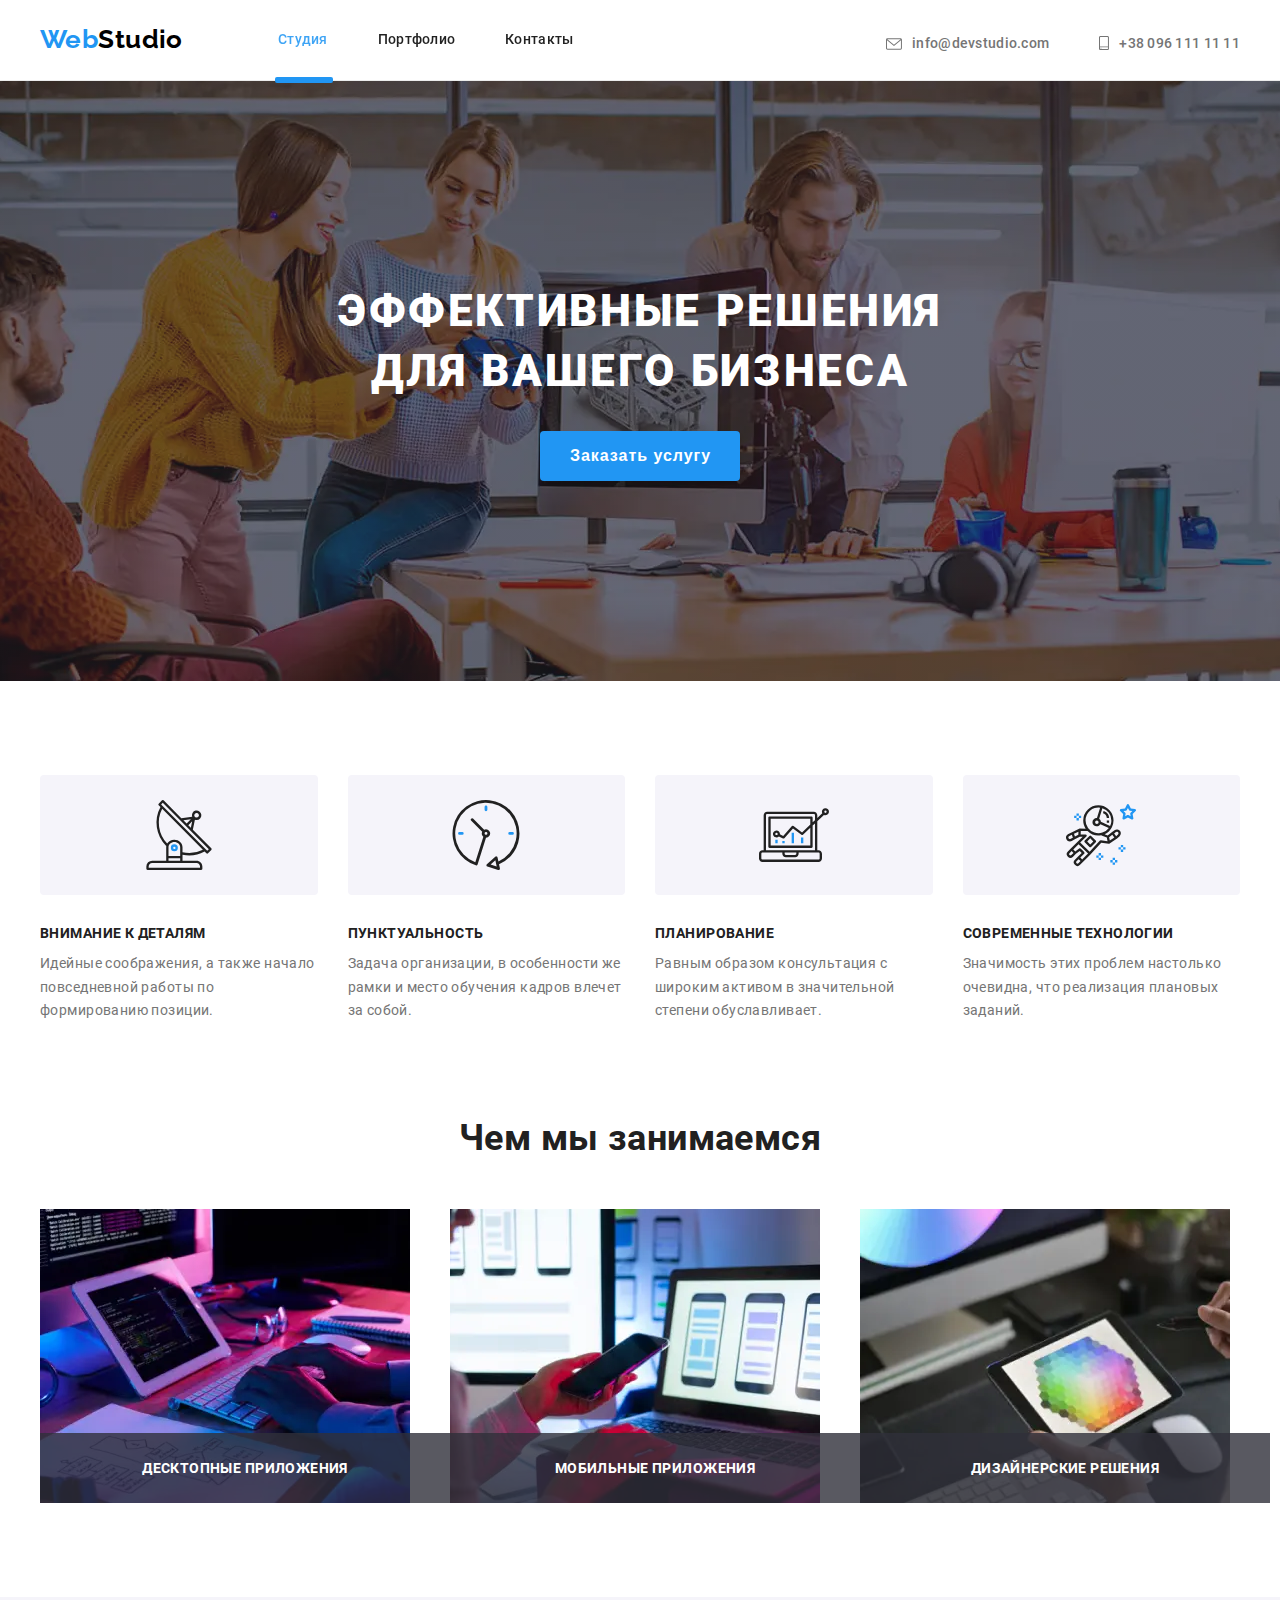
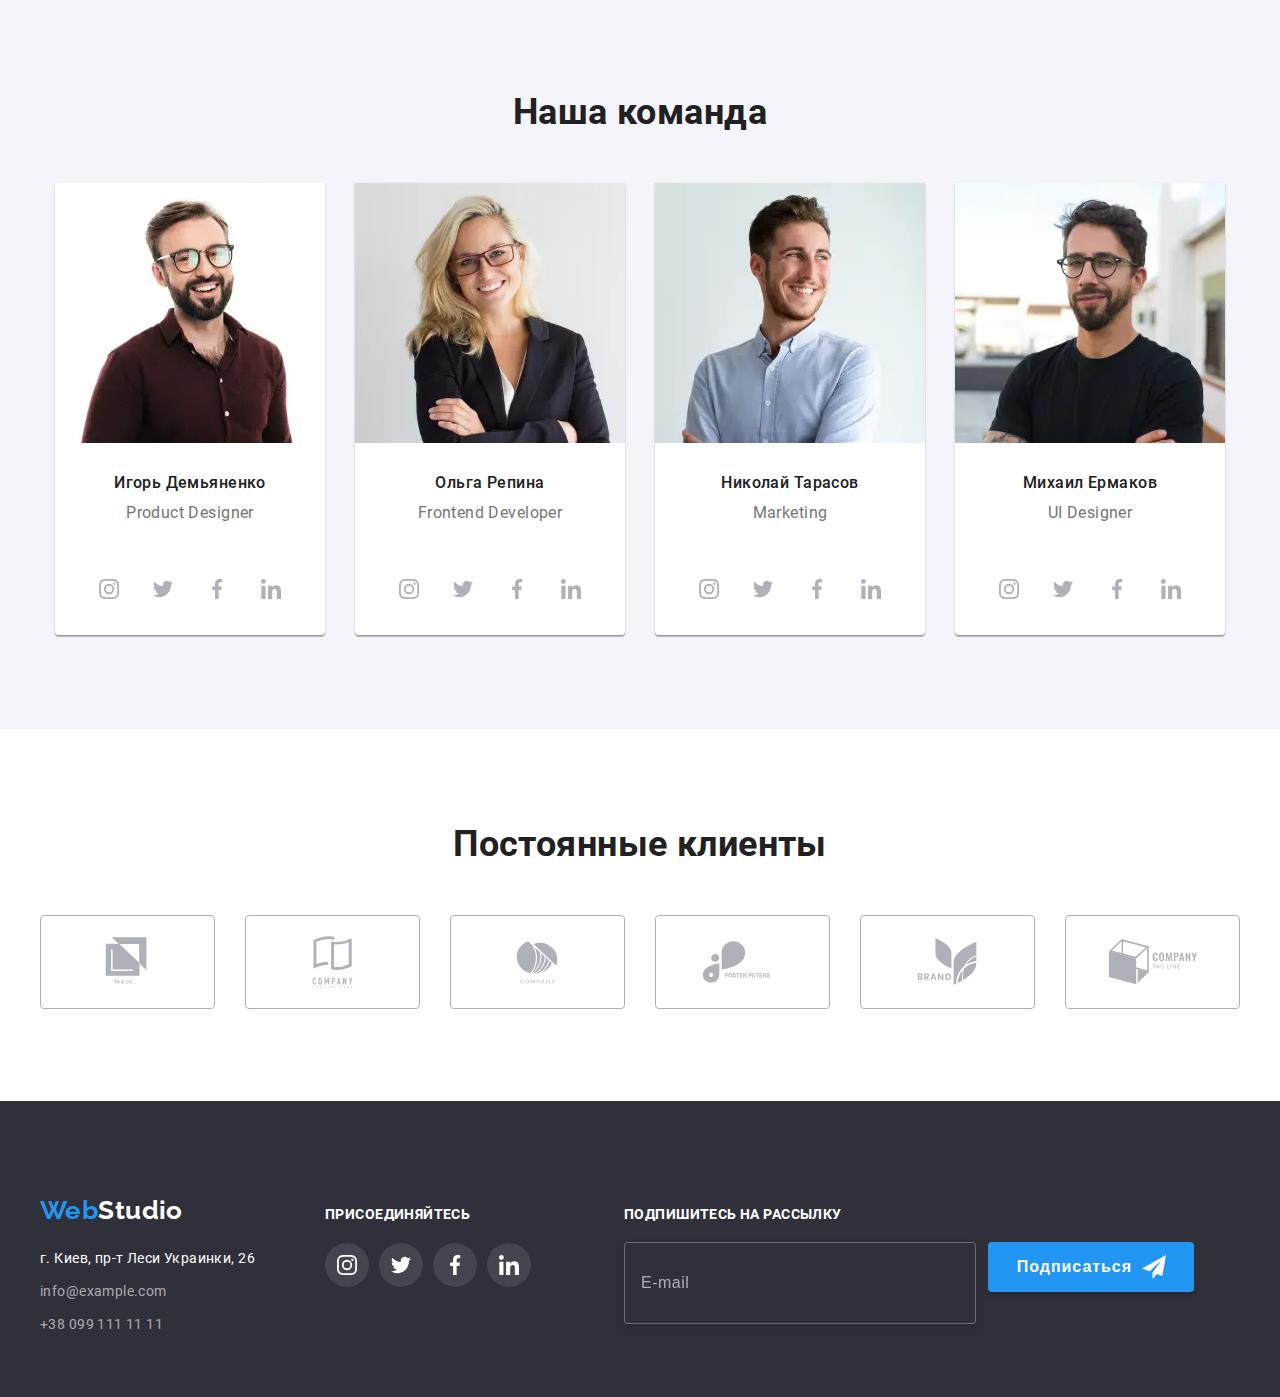
==== commit 4b9be8c5: "placeholders moved to nice and correct position" ====
--- a/index.html
+++ b/index.html
@@ -52,28 +52,19 @@
           <ul class="nav__menu">
             <li class="nav__item">
               <a class="nav__link nav__link--current" href="./" aria-current="page" hreflang="ru"
-                >Студия<span
-                  class="nav__link-overlay nav__link-overlay--current"
-                  style="background-color: var(--color-text-primary) !important"
-                ></span>
+                >Студия<span class="nav__link-overlay nav__link-overlay--current"></span>
               </a>
             </li>
 
             <li class="nav__item">
               <a class="nav__link" href="./portfolio.html" hreflang="ru"
-                >Портфолио<span
-                  class="nav__link-overlay"
-                  style="background-color: var(--color-text-primary) !important"
-                ></span
+                >Портфолио<span class="nav__link-overlay"></span
               ></a>
             </li>
 
             <li class="nav__item">
               <a class="nav__link" rel="noopener nofollow noreferrer" href="#0"
-                >Контакты<span
-                  class="nav__link-overlay"
-                  style="background-color: var(--color-text-primary) !important"
-                ></span
+                >Контакты<span class="nav__link-overlay"></span
               ></a>
             </li>
           </ul>
@@ -356,7 +347,7 @@
           <ul class="designers-list team__list" data-placeholder="Заполнитель">
             <li class="designers-list__item">
               <div class="designer-card">
-                <picture class="designer__picture">
+                <picture class="designer-card__picture">
                   <!-- 1200px -->
                   <source
                     media="(min-width: 75rem)"
@@ -515,7 +506,7 @@
             </li>
             <li class="designers-list__item">
               <div class="designer-card">
-                <picture class="designer__picture">
+                <picture class="designer-card__picture">
                   <!-- 1200px -->
                   <source
                     media="(min-width: 75rem)"
@@ -670,7 +661,7 @@
             </li>
             <li class="designers-list__item">
               <div class="designer-card">
-                <picture class="designer__picture">
+                <picture class="designer-card__picture">
                   <!-- 1200px -->
                   <source
                     media="(min-width: 75rem)"
@@ -825,7 +816,7 @@
             </li>
             <li class="designers-list__item">
               <div class="designer-card">
-                <picture class="designer__picture">
+                <picture class="designer-card__picture">
                   <!-- 1200px -->
                   <source
                     media="(min-width: 75rem)"
@@ -1545,26 +1536,17 @@
                 href="./"
                 aria-current="page"
                 hreflang="ru"
-                >Студия<span
-                  class="nav__link-overlay nav__link-overlay--current"
-                  style="background-color: var(--color-text-primary) !important"
-                ></span>
+                >Студия<span class="nav__link-overlay nav__link-overlay--current"></span>
               </a>
             </li>
             <li class="mobile-nav__item">
               <a class="mobile-nav__link nav__link" href="./portfolio.html" hreflang="ru"
-                >Портфолио<span
-                  class="nav__link-overlay"
-                  style="background-color: var(--color-text-primary) !important"
-                ></span
+                >Портфолио<span class="nav__link-overlay"></span
               ></a>
             </li>
             <li class="mobile-nav__item">
               <a class="mobile-nav__link nav__link" rel="noopener nofollow noreferrer" href="#0"
-                >Контакты<span
-                  class="nav__link-overlay"
-                  style="background-color: var(--color-text-primary) !important"
-                ></span
+                >Контакты<span class="nav__link-overlay"></span
               ></a>
             </li>
           </ul>
--- a/css/main.min.css
+++ b/css/main.min.css
@@ -1,4 +1,4 @@
 :root{--body-sans-serif: "Roboto", sans-serif;--logo-sans-serif: "Raleway", sans-serif;--color-text-primary: #212121;--color-text-secondary: #757575;--color-accent: #2196f3;--color-bg-hero: #2f303a;--color-bg-hero-btn: #188ce8;--color-bg-btn-secondary: #f5f4fa;--color-bg-project-card: #eeeeee;--color-white: #ffffff;--color-black: #000000;--color-icon: #afb1b8;--shadow-middle: 0 3px 1px rgba(0, 0, 0, 0.1), 0 1px 2px rgba(0, 0, 0, 0.08),
     0 2px 2px rgba(0, 0, 0, 0.12);--shadow-hero-btn: 0 4px 4px rgba(0, 0, 0, 0.15);--shadow-mobile-overlay: 0 4px 8px rgba(0, 0, 0, 0.04), 0 2px 4px rgba(0, 0, 0, 0.08),
-    0 1px 3px rgba(0, 0, 0, 0.16);--uni-margin: 1.875rem;--uni-margin-big: 3.125rem;--uni-margin-med: 1.25rem;--uni-margin-min: 0.625rem;--cards-per-line-1: 1;--cards-per-line-2: 2;--cards-per-line-3: 3;--cards-per-line-4: 4;--cards-per-line-6: 6;--gap: 1.875rem;--line-height-project-name: 2;--line-height-project-type: 1.88;--width-portfolio-card__image: 28.125rem;--time: 250ms;--cubic: cubic-bezier(0.4, 0, 0.2, 1)}body .sr-only{position:absolute;width:1px;height:1px;padding:0;margin:-1px;overflow:hidden;clip-path:inset(100%);clip:rect(1px 1px 1px 1px);clip:rect(1px, 1px, 1px, 1px);font-size:1px;line-height:1px;white-space:nowrap;pointer-events:none;border:0;outline:none;opacity:0}.is-hidden{pointer-events:none;visibility:hidden;opacity:0}body,h1,h2,h3,p,ul,li,.links,.btn{padding:0;margin:0}p{margin-block-start:0;margin-block-end:0}.image{display:block;width:100%;height:auto}.links{display:inline-block;color:inherit;text-decoration:none;transition-property:color, background-color;transition:calc(var(--time) * 4) var(--cubic)}.links:hover,.links:focus{color:var(--color-accent)}.accent{color:var(--color-accent)}.svg{display:inline-block;outline:none}.tooltip{position:absolute;top:100%;display:block;max-width:16rem;max-height:2rem}@font-face{font-family:"Raleway";font-style:normal;font-weight:700;font-display:swap;src:local("Raleway"),url("../fonts/raleway-v22-latin_cyrillic-700.woff2") format("woff2"),url("../fonts/raleway-v22-latin_cyrillic-700.woff") format("woff");unicode-range:U+0400-045F, U+0490-0491, U+04B0-04B1, U+2116, U+0000-00FF, U+0131, U+0152-0153, U+02BB-02BC, U+02C6, U+02DA, U+02DC, U+2000-206F, U+2074, U+20AC, U+2122, U+2191, U+2193, U+2212, U+2215, U+FEFF, U+FFFD}@font-face{font-family:"Roboto";font-style:normal;font-weight:400;font-display:swap;src:local("Roboto"),url("../fonts/roboto-v27-latin_cyrillic-regular.woff2") format("woff2"),url("../fonts/roboto-v27-latin_cyrillic-regular.woff") format("woff");unicode-range:U+0400-045F, U+0490-0491, U+04B0-04B1, U+2116, U+0000-00FF, U+0131, U+0152-0153, U+02BB-02BC, U+02C6, U+02DA, U+02DC, U+2000-206F, U+2074, U+20AC, U+2122, U+2191, U+2193, U+2212, U+2215, U+FEFF, U+FFFD}@font-face{font-family:"Roboto";font-style:normal;font-weight:500;font-display:swap;src:local("Roboto"),url("../fonts/roboto-v27-latin_cyrillic-500.woff2") format("woff2"),url("../fonts/roboto-v27-latin_cyrillic-500.woff") format("woff");unicode-range:U+0400-045F, U+0490-0491, U+04B0-04B1, U+2116, U+0000-00FF, U+0131, U+0152-0153, U+02BB-02BC, U+02C6, U+02DA, U+02DC, U+2000-206F, U+2074, U+20AC, U+2122, U+2191, U+2193, U+2212, U+2215, U+FEFF, U+FFFD}@font-face{font-family:"Roboto";font-style:normal;font-weight:700;font-display:swap;src:local("Roboto"),url("../fonts/roboto-v27-latin_cyrillic-700.woff2") format("woff2"),url("../fonts/roboto-v27-latin_cyrillic-700.woff") format("woff");unicode-range:U+0400-045F, U+0490-0491, U+04B0-04B1, U+2116, U+0000-00FF, U+0131, U+0152-0153, U+02BB-02BC, U+02C6, U+02DA, U+02DC, U+2000-206F, U+2074, U+20AC, U+2122, U+2191, U+2193, U+2212, U+2215, U+FEFF, U+FFFD}@font-face{font-family:"Roboto";font-style:normal;font-weight:900;font-display:swap;src:local("Roboto"),url("../fonts/roboto-v27-latin_cyrillic-900.woff2") format("woff2"),url("../fonts/roboto-v27-latin_cyrillic-900.woff") format("woff");unicode-range:U+0400-045F, U+0490-0491, U+04B0-04B1, U+2116, U+0000-00FF, U+0131, U+0152-0153, U+02BB-02BC, U+02C6, U+02DA, U+02DC, U+2000-206F, U+2074, U+20AC, U+2122, U+2191, U+2193, U+2212, U+2215, U+FEFF, U+FFFD}.page-html{height:100vh;overflow-y:scroll}.page-html.no-scroll{overflow-y:hidden}.studio-body{overflow-y:hidden}.studio-body.no-scroll{overflow-y:scroll}.studio-body,.portfolio-body{position:relative;width:100%;min-height:100vh;font-family:var(--body-sans-serif);font-size:0.875rem;line-height:1.71;color:var(--color-text-primary);letter-spacing:0.03em;background-color:var(--color-white);fill:var(--color-text-primary)}.page-header__container,.hero__container,.features__container,.activities__container,.team__container,.clients__container,.portfolio__container,.page-footer__container,.backdrop__container,.mobile-overlay__container{margin-right:auto;margin-left:auto}.container{min-width:15.625rem;max-width:75rem;padding-right:.9375rem;padding-left:.9375rem;padding-top:60px}@media screen and (max-width: calc( 48rem - .0625rem)){.container{max-width:30rem}}@media screen and (min-width: 48rem) and (max-width: calc( 75rem - .0625rem)){.container{max-width:48rem}}@media screen and (min-width: 75rem){.container{max-width:75rem;padding-top:94px}}.page-header__container,.hero__container,.activities__container{padding-top:0}.section{padding-bottom:clamp(3.75rem, 7.8125vw, 5.875rem)}@media screen and (min-width: 75rem){.section{padding-bottom:5.875rem}}.section:nth-child(2n+4){background-color:var(--color-bg-btn-secondary)}.section__title{margin-bottom:clamp(var(--uni-margin), 3.90625vw, var(--uni-margin-big));font-size:clamp(1.75rem, 3.64583vw, 2.25rem);line-height:clamp(2.0625rem, 4.29688vw, 2.625rem);text-align:center}@media screen and (min-width: 75rem){.section__title{margin-bottom:3.125rem}}@keyframes rotate{0%{transform:rotate(0deg)}25%{transform:rotate(7deg)}75%{transform:rotate(-7deg)}100%{transform:rotate(0deg)}}@keyframes rotate-box{0%{transform:rotate(0deg) scale(1);opacity:1}50%{opacity:0.21 scale(0.8)}100%{transform:rotate(360deg) scale(1);opacity:1}}@keyframes scalingUp{0%{transform:scaleX(0)}100%{transform:scaleX(100%)}}@keyframes send-icon-fly{0%{transform:rotate(0deg) scale(1)}100%{transform:rotate(-360deg) scale(0.5)}}@keyframes send-icon-return{0%{transform:rotate(360deg) scale(0.5)}100%{transform:rotate(0deg) scale(1)}}.body__skip-btn{margin-left:.5rem}.skip-btn{position:absolute;top:-2.25rem;left:0;z-index:2;padding:.5rem;overflow:hidden;background-color:var(--color-white);border:.0625rem solid rgba(0,0,0,0);border-radius:.1875rem;font-size:1rem;font-weight:500;line-height:1.63333;color:var(--color-text-primary);text-overflow:ellipsis;letter-spacing:.03em;word-wrap:break-word;cursor:pointer;transition-property:color, background-color, box-shadow;transition:var(--time) var(--cubic)}.skip-btn:focus{transform:translateY(121%)}.page-header__container{display:flex;flex-wrap:wrap;align-items:center}.nav{position:relative;display:flex;flex-wrap:wrap;align-items:center}.nav__menu{display:flex;flex-wrap:wrap;align-items:center;margin-left:5.625rem;transition-property:width, height, margin, flex, visibility, opacity, transform, background-color;transition:calc(var(--time) * 4) var(--cubic)}@media screen and (max-width: 47.9375rem){.nav__menu{height:0;visibility:hidden;pointer-events:none;transform:scaleY(0)}}@media screen and (min-width: 48rem) and (max-width: 74.9375rem){.nav__menu{margin-left:5.3125rem}}.nav__item:not(:first-child){margin-left:calc(var(--uni-margin-big) - 0.375rem)}.logo{display:inline-flex;flex-direction:row;flex-wrap:nowrap;width:8.625rem;font-family:var(--logo-sans-serif);font-size:clamp(1.5rem, 3.125vw, 1.625rem);font-weight:700;line-height:clamp(1.75rem, 3.64583vw, 1.9375rem);animation-duration:var(--time);animation-timing-function:var(--cubic)}@media screen and (min-width: 75rem){.logo{width:9.0625rem}}.logo:hover,.logo:focus{animation-name:rotate}.logo__web-studio{min-height:26px;transition:color var(--time) var(--cubic)}.logo:hover .logo__web-studio,.logo:focus .logo__web-studio{color:var(--color-accent)}.logo__first-part{color:var(--color-accent)}.logo__last-part{color:var(--color-black)}.logo__last-part--inverse{color:var(--color-white)}.nav__link{isolation:isolate;display:inline-block;padding-top:.5rem;text-decoration:none;color:var(--color-black) !important;background-color:var(--color-white) !important}.nav__link::before{content:"";background-color:var(--color-accent) !important}.nav__link--current::after{position:absolute;top:calc(100% + 1.3125rem);left:0;min-width:100%;min-height:.25rem;content:"";background-color:var(--color-accent) !important;border-radius:.125rem;border:.0625rem solid transparent}.nav__link-overlay{background-color:var(--color-text-primary) !important}.btn{position:relative;max-width:18.75rem;min-height:2.25rem;max-height:3.125rem;padding:.3125rem 1.3125rem;overflow:hidden;background-color:var(--color-bg-btn-secondary);border:.0625rem solid rgba(0,0,0,0);border-radius:.25rem;font-size:1rem;font-weight:500;line-height:1.63333;color:var(--color-text-primary);text-overflow:ellipsis;letter-spacing:.03em;word-wrap:break-word;cursor:pointer;transition-property:color, background-color, box-shadow;transition:var(--time) var(--cubic)}.btn--primary{display:inline-flex;align-items:center;justify-content:center;min-width:12.5rem;max-width:18.75rem;min-height:3.125rem;padding:.5625rem 1.6875rem .5625rem 1.75rem;font-size:1rem;font-weight:700;line-height:1.86667;letter-spacing:.06em;color:var(--color-white);background-color:var(--color-accent);box-shadow:var(--shadow-hero-btn)}.nav__btn-mobile{margin-left:auto}@media screen and (min-width: 48rem){.btn-burger{width:0;height:0;opacity:0;visibility:hidden;pointer-events:none;transform:scale(0)}}.page-header__contacts-list{margin-left:auto;transition-property:width, height, margin, flex, visibility, opacity, transform, background-color;transition:calc(var(--time) * 4) var(--cubic)}@media screen and (max-width: 47.9375rem){.page-header__contacts-list{height:0;visibility:hidden;pointer-events:none;transform:scaleY(0)}}@media screen and (min-width: 75rem){.page-header__contacts-list{display:flex;flex-wrap:wrap;align-items:center}}@media screen and (min-width: 48rem) and (max-width: 74.9375rem){.contacts-list__item:not(:last-child){margin-bottom:.625rem}}@media screen and (min-width: 75rem){.contacts-list__item:not(:last-child){margin-right:3.125rem}}.header-contact{display:flex;flex-wrap:wrap;align-items:center;color:var(--color-text-secondary)}@media screen and (min-width: 48rem) and (max-width: 74.9375rem){.header-contact{font-size:.75rem;line-height:1.16667}}@media screen and (min-width: 75rem){.header-contact{padding-top:.4375rem}}.header-contact__icon-envelope{margin-top:.125rem;margin-bottom:.0625rem}@media screen and (min-width: 75rem){.header-contact__icon-envelope{width:1rem;height:.75rem}}.header-contact__icon{margin-right:.5rem;fill:currentColor;transition:transform var(--time) var(--cubic)}@media screen and (min-width: 75rem){.header-contact__icon{margin-right:.625rem}}.header-contact:hover>.header-contact__icon,.header-contact:focus>.header-contact__icon{transform:rotateY(180deg)}.designer-card__list,.page-footer__social-list{margin-top:-1rem;margin-left:-.625rem}.social-list{display:flex;flex-wrap:wrap;justify-content:center}.social-list__item{margin-top:1rem;margin-left:.625rem}.social-card__link{position:relative;display:flex;align-items:center;justify-content:center;padding:.75rem;color:var(--color-icon);background-color:var(--color-white);border-radius:50%;transition:color var(--time) var(--cubic),background-color var(--time) var(--cubic)}.social-card__link:focus,.social-card__link:hover{color:var(--color-white);background-color:var(--color-accent)}.social-card__icon{fill:currentColor}.social-card__link:focus .social-card__icon,.social-card__link:hover .social-card__icon{animation:rotate-box var(--time) var(--cubic) 1 normal forwards}.hero__title{position:relative;min-height:clamp(5.25rem, 1vw, 7.5rem);margin-bottom:var(--gap);font-size:clamp(1.625rem, 3.38542vw, 2.75rem);line-height:clamp(2.625rem, 5.46875vw, 3.75rem);font-weight:900;color:var(--color-white);text-transform:uppercase;letter-spacing:0.06em;word-wrap:break-word;text-overflow:clip;transition-property:width, height, flex, font-size, line-height;transition:calc(var(--time) * 4) var(--cubic)}@media screen and (min-width: 75rem){.hero__title{font-size:2.75rem;line-height:1.36667}}.features__list{margin-top:calc(-1 * var(--gap));margin-left:calc(-1 * var(--gap))}.features-list{display:flex;flex-direction:row;flex-wrap:wrap;justify-content:center}.features-list__item{position:relative;flex-basis:calc(100% / var(--cards-per-line-1) - var(--gap));flex-grow:1;min-width:15.625rem;max-width:28.125rem;max-height:16.735rem;margin-top:var(--gap);margin-left:var(--gap);overflow:hidden;word-wrap:break-word}@media screen and (min-width: 48rem) and (max-width: 74.9375rem){.features-list__item{flex-basis:calc(100% / var(--cards-per-line-2) - var(--gap))}}@media screen and (min-width: 75rem){.features-list__item{flex-basis:calc(100% / var(--cards-per-line-4) - var(--gap))}}.feature-card__svg-wrapper{display:flex;align-items:center;justify-content:center;height:7.5rem;margin-bottom:var(--gap);background-color:var(--color-bg-btn-secondary);border-radius:.25rem}.feature-card__svg{width:4.375rem;height:4.375rem;color:var(--color-accent)}.feature-card__heading{max-height:2.0475rem;margin-bottom:var(--uni-margin-min);display:block;font-size:inherit;line-height:1.17;text-transform:uppercase;transition-property:transform;transition:calc(var(--time) * 4) var(--cubic)}@media screen and (max-width: 47.9375rem){.feature-card__heading{transform:translate(50%)}.feature-card__heading-span{transform:translate(-50%)}}.feature-card__heading:hover,.feature-card__heading:focus{overflow-y:auto}.feature-card__heading-span{display:inline-block;transition-property:transform;transition:calc(var(--time) * 4) var(--cubic)}.feature-card__paragraph{min-width:15.625rem;max-height:4.6875rem;overflow:hidden;color:var(--color-text-secondary)}.feature-card__paragraph:hover,.feature-card__paragraph:focus{overflow-y:auto}.activities__list{margin-top:calc(-1 * var(--gap));margin-left:calc(-1 * var(--gap))}.activities-list{display:flex;flex-direction:row;flex-wrap:wrap;justify-content:center}.activities-list__item{position:relative;flex-basis:calc(100% / var(--cards-per-line-3) - var(--gap));min-width:15.625rem;justify-content:center;margin-top:var(--gap);margin-left:var(--gap)}.activity-card__image{width:clamp(15.625rem, 100%, 23.125rem);height:18.375rem;object-fit:contain;object-position:bottom}.activity-card__overlay{position:absolute;bottom:0;min-width:100%;padding-top:calc(1rem + 11px);padding-right:clamp((0.4rem + 1px), 2vw, (1rem - 1px));padding-bottom:calc(1rem + 11px);padding-left:clamp((0.4rem + 1px), 2vw, (1rem - 1px));overflow:hidden;word-wrap:break-word;background-color:rgba(47,48,58,0.8)}.activity-card__overlay:hover,.activity-card__overlay:focus,.activity-card__overlay:active{overflow-y:auto}.activity-card__title{font-size:0.875rem;font-weight:700;line-height:1.17;color:var(--color-white);text-align:center;text-transform:uppercase}.team__list{margin-top:calc(-1 * var(--gap));margin-left:calc(-1 * var(--gap))}.designers-list{display:flex;flex-direction:row;flex-wrap:wrap;justify-content:center}.designers-list__item{flex-basis:calc(100% / var(--cards-per-line-1) - var(--gap));flex-grow:1;min-width:15.625rem;max-width:28.125rem;min-height:26.75rem;max-height:42.45rem;margin-top:var(--gap);margin-left:var(--gap);word-wrap:break-word}@media screen and (min-width: 48rem) and (max-width: 74.9375rem){.designers-list__item{flex-basis:calc(100% / var(--cards-per-line-2) - var(--gap))}}@media screen and (min-width: 75rem){.designers-list__item{flex-basis:calc(100% / var(--cards-per-line-4) - var(--gap))}}@media screen and (min-width: 48rem) and (max-width: 74.9375rem){.designers-list__item{max-width:22.125rem}}@media screen and (min-width: 75rem){.designers-list__item{max-width:16.875rem}}.designer-card{padding-bottom:1.5rem;background-color:var(--color-white);border-radius:0 0 .25rem .25rem;box-shadow:0 .0625rem .1875rem rgba(0,0,0,0.12),0 .0625rem .0625rem rgba(0,0,0,0.14),0 .125rem .0625rem rgba(0,0,0,0.2)}.designer-card__photo{margin:0 auto}@media screen and (min-width: 48rem) and (max-width: 74.9375rem){.designer-card__photo{max-width:22.125rem;max-height:23.375rem}}@media screen and (min-width: 75rem){.designer-card__photo{max-width:16.875rem;max-height:16.25rem}}.designer-card__meta{min-height:4.88rem;max-height:8.45rem;padding-top:var(--uni-margin);padding-right:calc(var(--uni-margin) + 0.125rem);padding-bottom:calc(1.5rem, 4.5vw, var(--uni-margin));padding-left:calc(var(--uni-margin) + 0.125rem);margin-bottom:1rem;overflow:hidden}.designer-card__name{min-height:1.1875rem;max-height:2.38rem;margin-bottom:var(--uni-margin-min);overflow:hidden;font-size:1rem;font-weight:500;line-height:1.2;text-align:center}.designer-card__name:hover{overflow-y:auto}.designer-card__role{min-height:1.1875rem;max-height:3.57rem;overflow:hidden;font-size:1rem;line-height:1.2;color:var(--color-text-secondary);text-align:center}.designer-card__role:hover{overflow-y:auto}.clients__list{margin-top:calc(-1 * var(--gap));margin-left:calc(-1 * var(--gap))}.clients-list{display:flex;flex-direction:row;flex-wrap:wrap;align-items:center;justify-content:center}.clients-list__item{flex-basis:calc(100% / var(--cards-per-line-2) - var(--gap));flex-grow:1;min-width:10.625rem;max-width:14.125rem;height:5.75rem;margin-top:var(--gap);margin-left:var(--gap)}@media screen and (min-width: 48rem){.clients-list__item{flex-basis:calc(100% / var(--cards-per-line-3) - var(--gap))}}@media screen and (min-width: 75rem){.clients-list__item{flex-basis:calc(100% / var(--cards-per-line-6) - var(--gap))}}.client-card{height:100%}.client-card__link{position:relative;display:flex;align-items:center;justify-content:center;min-height:100%;border-width:1px;border-style:solid;border-color:var(--color-icon);border-radius:0.25rem;transition:border-color var(--time) var(--cubic)}.client-card__link:hover,.client-card__link:focus{border-color:var(--color-accent)}.client-card__icon{fill:var(--color-icon);transition:fill var(--time) var(--cubic)}.client-card__link:hover .client-card__icon,.client-card__link:focus .client-card__icon{fill:var(--color-accent)}.portfolio__portfolio-filters{margin-bottom:var(--uni-margin-big)}.portfolio-filters{display:flex;justify-content:center;white-space:nowrap}.portfolio-filters__list{margin-top:-.9375rem;margin-left:-.5rem}.portfolio-filters-list{display:flex;flex-wrap:wrap;justify-content:flex-start}.portfolio-filters-list__item{margin-top:.9375rem;margin-left:.5rem}.portfolio__list{margin-top:calc(-1 * var(--gap));margin-left:calc(-1 * var(--gap))}.portfolio-list{display:flex;flex-wrap:wrap;justify-content:center}.portfolio-list__item{display:flex;flex-basis:calc(100% / var(--cards-per-line-1) - var(--gap));flex-direction:column;flex-grow:1;width:clamp(15.625rem, 100%, var(--width-portfolio-card__image));min-width:15.625rem;max-width:var(--width-portfolio-card__image);max-height:calc( 23.125rem + ( (var(--line-height-project-name) * 1.125rem * 2) + (var(--line-height-project-type) * 1rem * 2) + 2.875rem ));word-wrap:break-word;margin-top:var(--gap);margin-left:var(--gap)}@media screen and (min-width: 48rem) and (max-width: 74.9375rem){.portfolio-list__item{flex-basis:calc(100% / var(--cards-per-line-2) - var(--gap));max-width:22.125rem}}@media screen and (min-width: 75rem){.portfolio-list__item{flex-basis:calc(100% / var(--cards-per-line-3) - var(--gap))}}.portfolio-card{display:flex;flex-direction:column;height:100%;background-color:var(--color-white)}.portfolio-card__link{display:flex;flex-direction:column;flex-grow:1;transition:box-shadow var(--time) var(--cubic)}.portfolio-card__link:focus,.portfolio-card__link:hover{color:inherit;box-shadow:0 1px 1px rgba(0,0,0,0.12),0 4px 4px rgba(0,0,0,0.06),1px 4px 6px rgba(0,0,0,0.16)}.portfolio-card__thumb{position:relative;overflow:hidden}.portfolio-card__thumb::before{z-index:3;content:"";background-color:rgba(33,150,243,0.9)}.portfolio-card__link:focus .portfolio-card__thumb::before,.portfolio-card__link:hover .portfolio-card__thumb::before{visibility:visible;opacity:1;transform:translateY(-100%)}.portfolio-card__image{width:100%;max-height:18.375rem;min-width:clamp(15.625rem, 100%, var(--width-portfolio-card__image))}.portfolio-card__desc{z-index:4;padding-top:clamp(15px, 5.3vw, 63px);padding-right:1.5rem;padding-bottom:clamp(15px, 5.3vw, 63px);padding-left:1.5rem;overflow:hidden;overflow-y:auto;font-size:1.125rem;line-height:1.56;color:var(--color-white);letter-spacing:0.03em}.portfolio-card__link:hover .portfolio-card__desc,.portfolio-card__link:focus .portfolio-card__desc{visibility:visible;opacity:1;transform:translateY(-100%)}.portfolio-card__meta{flex-grow:1;min-height:110px;max-height:calc( (var(--line-height-project-name) * 18px * 2) + (var(--line-height-project-type) * 16px * 2) + 46px);padding-top:clamp(0.625rem, 3.5vh, var(--uni-margin-med));padding-right:1.4375rem;padding-bottom:1.1875rem;padding-left:1.4375rem;overflow:hidden;border-right:1px solid var(--color-bg-project-card);border-bottom:1px solid var(--color-bg-project-card);border-left:1px solid var(--color-bg-project-card)}.portfolio-card__meta:hover,.portfolio-card__meta:focus{overflow-y:auto}.portfolio-card__name{min-height:calc(.375rem + var(--uni-margin));max-height:calc(var(--line-height-project-name) * 1.125rem * 2);margin-bottom:.25rem;overflow:hidden;font-size:1.125rem;line-height:var(--line-height-project-name);letter-spacing:0.06em}.portfolio-card__name:hover,.portfolio-card__name:focus,.portfolio-card__name:active{overflow-y:auto}.portfolio-card__type{min-height:var(--uni-margin);max-height:calc(var(--line-height-project-type) * 1rem * 2);margin-bottom:.25rem;overflow:hidden;font-size:1rem;line-height:var(--line-height-project-type);color:var(--color-text-secondary)}.portfolio-card__type:hover,.portfolio-card__type:focus,.portfolio-card__type:active{overflow-y:auto}@media screen and (min-width: 75rem){.page-footer__container{display:flex;flex-wrap:wrap;align-items:baseline}}@media screen and (min-width: 48rem){.page-footer__top-row-wrapper{display:flex;flex-wrap:wrap;justify-content:space-between;align-items:baseline}}@media screen and (min-width: 75rem){.page-footer__top-row-wrapper{justify-content:flex-start}}@media screen and (min-width: 48rem) and (max-width: 74.9375rem){.page-footer__address-wrapper{margin-left:3.8125rem}}@media screen and (min-width: 75rem){.page-footer__address-wrapper{margin-right:4.375rem}}.page-footer__address{margin-top:var(--uni-margin-med)}.address{font-style:inherit}.address-list__item:not(:last-child){margin-bottom:.5625rem}.address-card__map-pointer{position:relative;color:var(--color-white)}.address-card__contact{position:relative;color:rgba(255,255,255,0.6)}.page-footer__social-container{margin-top:3.75rem}@media screen and (min-width: 48rem) and (max-width: 74.9375rem){.page-footer__social-container{margin-top:.3125rem;margin-right:4.625rem}}@media screen and (min-width: 75rem){.page-footer__social-container{margin-top:0;margin-right:5.8125rem}}.page-footer__social-title{margin-bottom:var(--uni-margin-med);font-weight:700;line-height:1.16667;color:var(--color-white);text-transform:uppercase}.page-footer__social-link{background:rgba(255,255,255,0.1)}.page-footer__social-icon{fill:var(--color-white)}.subscribe-form{max-width:35.625rem}.page-footer__subscribe-form{flex-grow:1}@media screen and (max-width: 74.9375rem){.page-footer__subscribe-form{margin-top:3.75rem;margin-right:auto;margin-left:auto}}.subscribe-form__title{display:block;min-width:13.6875rem;margin-bottom:var(--uni-margin-med);font-weight:700;line-height:1.06667;color:var(--color-white);text-transform:uppercase}@media screen and (min-width: 75rem){.subscribe-form__group{display:flex;flex-wrap:wrap;flex-grow:1}}.subscribe-form__field{display:flex;justify-content:center;flex-grow:1}@media screen and (max-width: 74.9375rem){.subscribe-form__field{margin-bottom:1.25rem}}@media screen and (min-width: 75rem){.subscribe-form__field{margin-right:.75rem}}.subscribe-form__input{position:relative;flex-grow:1;max-width:28.125rem;min-height:3.125rem;max-height:3.125rem;padding:.9375rem 1rem;font-size:1rem;line-height:1.25rem;color:#ffffff;letter-spacing:0.03em;background-color:var(--color-bg-hero);filter:drop-shadow(0 4px 4px rgba(0,0,0,0.15));border:.0625rem solid rgba(255,255,255,0.3);border-radius:.25rem}.subscribe-form__input::placeholder{display:inline-flex;align-items:center;min-height:1.25rem;font-size:1rem;line-height:1.25rem;color:rgba(255,255,255,0.6);letter-spacing:0.03em}.subscribe-btn__send-icon{margin-left:.625rem;fill:currentColor;animation:send-icon-return var(--time) var(--cubic) 1 backwards;transform-origin:top left;transition:currentColor var(--time) var(--cubic)}.subscribe-btn:hover .subscribe-btn__send-icon,.subscribe-btn:focus .subscribe-btn__send-icon{animation:send-icon-fly var(--time) var(--cubic) 1 forwards}.backdrop{position:fixed;inset:0;z-index:10;display:flex;overflow-y:scroll;background-color:rgba(0,0,0,0.2);transition:transform var(--time) var(--cubic),opacity var(--time) var(--cubic),visibility var(--time) var(--cubic),background-color var(--time) var(--cubic)}.backdrop.is-hidden{overflow:hidden}.modal{position:relative;width:clamp(15.625rem, 100%, 28.125rem);padding:2.5rem;overflow:hidden;background-color:var(--color-white);border-radius:4px;box-shadow:0 1px 3px rgba(0,0,0,0.12),0 1px 1px rgba(0,0,0,0.14),0 2px 1px rgba(0,0,0,0.2);transition:transform var(--time) var(--cubic),opacity var(--time) var(--cubic),line-height var(--time) var(--cubic),height var(--time) var(--cubic),width var(--time) var(--cubic)}@media screen and (min-width: 75rem){.modal{width:33rem}}.backdrop.is-hidden>.modal{transform:scale(1.21)}.backdrop__container{margin-top:auto;margin-bottom:auto;max-width:30rem}@media screen and (min-width: 75rem){.backdrop__container{max-width:34.875rem}}.modal__btn-close{position:absolute;top:.5rem;right:.5rem;display:flex;align-items:center;justify-content:center;min-width:1.875rem;max-width:1.875rem;min-height:1.875rem;max-height:1.875rem;color:var(--color-black);padding:0;background-color:var(--color-white);border:.0625rem solid rgba(0,0,0,0.1);border-radius:50%}.modal__btn-close:hover,.modal__btn-close:focus{color:var(--color-accent);background-color:var(--color-white)}.modal__btn-close:focus{box-shadow:0 0 .1875rem .125rem rgba(33,150,243,0.5);outline:none}.modal-close-icon{fill:currentColor;transition:fill var(--time) var(--cubic)}.form__svg{transition:fill var(--time) var(--cubic)}.submit-btn-wrapper{text-align:center}.hero-form__title{display:block;margin-bottom:var(--gap);font-size:1.25rem;font-weight:700;line-height:1.5;text-align:center;line-height:clamp(1.875rem, 2.5vw, 1.4375rem);transition-property:width, height, flex, font-size, line-height;transition:calc(var(--time) * 4) var(--cubic)}.customer-info__field:not(:first-child){margin-top:1.75rem}.customer-info__label,.customer-info__svg-wrapper{position:absolute;top:50%;display:inline-flex;align-items:center;height:100%;margin-bottom:0;pointer-events:none;transform:translateY(-50%)}.customer-info__label{margin-bottom:0;width:100%;left:2.625rem}.hero-form__input:not(:placeholder-shown)+.customer-info__label,.hero-form__input:focus+.customer-info__label{transform:translate(calc(-1 * 2.625rem), calc(-50% - 1.9375rem))}.customer-info__svg-wrapper{left:.75rem}.hero-form__input:focus ~ .customer-info__svg-wrapper{fill:var(--color-accent)}.hero-form__customer-info{margin-bottom:.625rem}.hero-form__field{position:relative;display:flex;flex-direction:column}.hero-form__label{font-size:.75rem;line-height:1.17;color:var(--color-text-secondary);letter-spacing:0.01em;cursor:pointer;transition:transform var(--time) var(--cubic)}.hero-form__input:focus+.hero-form__label{color:var(--color-accent)}.hero-form__input{height:2.5rem;padding:.75rem .75rem .75rem 2.625rem;line-height:1;color:var(--color-text-primary);border:.0625rem solid rgba(33,33,33,0.2);border-radius:.25rem;transition:border-color var(--time) var(--cubic)}.hero-form__input:valid:not(:focus):not(:placeholder-shown){border-color:#21ff21}.hero-form__input:invalid:not(:focus):not(:placeholder-shown){border-color:#ff2121}.hero-form__input:focus{border-color:var(--color-accent);box-shadow:0 0 .1875rem .125rem rgba(33,150,243,0.5);outline:none}.hero-form__input::placeholder{margin-bottom:.25rem;font-size:.75rem;line-height:1.17;letter-spacing:0.01em;color:var(--color-text-secondary);opacity:0;transition:opacity var(--time) var(--cubic)}.hero-form__input:focus::placeholder{opacity:1}.hero-form__input:hover{border-color:var(--color-accent)}.customer-comment__label{margin-bottom:.25rem}.hero-form__textarea:focus+.customer-comment__label{color:var(--color-accent)}.hero-form__customer-comment{flex-direction:column-reverse;margin-bottom:20px}.hero-form__textarea{height:7.5rem;padding:0.75rem 1rem;line-height:1.14;color:var(--color-text-primary);letter-spacing:0.01em;resize:none;border:1px solid rgba(33,33,33,0.2);border-radius:0.25rem;transition:border-color var(--time) var(--cubic)}.hero-form__textarea::placeholder{color:rgba(117,117,117,0.5)}.hero-form__textarea:hover{border-color:var(--color-accent)}.hero-form__textarea:focus{border-color:var(--color-accent);box-shadow:0 0 3px 2px rgba(33,150,243,0.5);outline:none}.hero-form__policy{margin-bottom:1.875rem}.policy{position:relative;display:flex;justify-content:center}.policy__custom-checkbox-wrapper{margin-right:.5rem}@media screen and (min-width: 75rem){.policy{align-items:center}}.policy__label{font-size:clamp(.75rem, 1.16667vw, .875rem);line-height:clamp(.875rem, 1.82292vw, 1.5rem);letter-spacing:0.03em;margin-bottom:0}@media screen and (min-width: 75rem){.policy__label{font-size:.875rem;line-height:1.7}}.policy__tac-link{color:var(--color-accent)}.custom-checkbox-wrapper{position:relative;display:flex;align-items:center;justify-content:center;font-size:.9375rem;line-height:1;min-width:1rem;max-width:1rem;min-height:.9375rem;max-height:.9375rem}@media screen and (min-width: 75rem){.custom-checkbox-wrapper{margin-right:.4375rem}}.hero-form__checkbox{top:100%;left:50%;transform:translateX(-50%)}.custom-checkbox{background-color:var(--color-white);border-radius:.125rem;transition:background-color var(--time) var(--cubic),color var(--time) var(--cubic),border-color var(--time) var(--cubic),box-shadow var(--time) var(--cubic)}.hero-form__checkbox:not(:checked)+.custom-checkbox{border:.125rem solid var(--color-text-primary)}.hero-form__checkbox:focus+.custom-checkbox{border-color:var(--color-accent)}.hero-form__checkbox:focus:not(:checked)+.custom-checkbox{box-shadow:0 0 .1875rem .1875rem rgba(33,150,243,0.5)}.hero-form__checkbox:focus:checked+.custom-checkbox{box-shadow:0 0 .125rem .1875rem rgba(33,150,243,0.5)}.hero-form__checkbox:checked+.custom-checkbox{color:var(--color-white);background-color:var(--color-accent);border-color:transparent}.custom-checkbox__check-icon{pointer-events:none;visibility:hidden;opacity:0;fill:currentColor;transition:visibility var(--time) var(--cubic),opacity var(--time) var(--cubic),currentColor 5s var(--cubic)}.hero-form__checkbox:checked+.custom-checkbox>.custom-checkbox__check-icon{pointer-events:auto;visibility:visible;opacity:1}.mobile-overlay{position:fixed;inset:0;z-index:20;font-weight:500;letter-spacing:0.02em;overflow-y:auto;background-color:var(--color-white);box-shadow:var(--shadow-mobile-overlay);transition-property:width, height, margin, flex, visibility, opacity, transform, background-color;transition:var(--time) var(--cubic)}.mobile-overlay.is-hidden{transform:translateX(100%)}@media screen and (min-width: 48rem){.mobile-overlay{pointer-events:none;visibility:hidden;opacity:0}}.mobile-overlay__container{display:flex;flex-direction:column;min-height:100%;padding:3rem 2.5rem}.btn-mobile{position:absolute;top:.625rem;right:.9375rem;max-width:2.5rem;max-height:2.5rem;padding:0;color:var(--color-text-primary);background-color:#fff;border:none}.btn-mobile:hover,.btn-mobile:focus,.btn-mobile:active{color:var(--color-accent)}.btn-mobile__icon{fill:currentColor}.mobile-overlay__mobile-nav{margin-bottom:auto}.mobile-nav__item:not(:last-child){margin-bottom:2rem}.mobile-nav__link{font-size:2.5rem;line-height:1.16667;padding:0}.mobile-nav__link--current::after{content:none}.mobile-overlay__mobile-contacts-list{margin-bottom:4rem}.mobile-contacts-list__item:not(:last-child){margin-bottom:2rem}.mobile-contacts-list__phone{font-size:2rem;line-height:1.26667;color:var(--color-accent)}.mobile-contacts-list__email{font-size:1.5rem;line-height:1.16667;color:var(--color-text-secondary)}.mobile-social-list{display:flex;flex-wrap:wrap;align-items:center}.mobile-social-list__item{display:inline-flex;align-items:center}.mobile-social-list__item:not(:last-child)::after{width:22px;height:0;content:"";border-top:1px solid rgba(33,33,33,0.2);transform:rotate(90deg)}.mobile-social-card{display:inline-block}.mobile-social-card__link{font-size:1.125rem;line-height:1.23333;color:var(--color-accent)}.page-header{position:relative;max-height:3.75rem;padding-top:1rem;padding-bottom:.9375rem;background-color:var(--color-white);border-bottom:.0625rem solid #ececec}@media screen and (min-width: 48rem){.page-header{max-height:5rem}}@media screen and (min-width: 48rem) and (max-width: 74.9375rem){.page-header{padding-top:1.3125rem;padding-bottom:1.25rem}}@media screen and (min-width: 75rem){.page-header{padding-top:1.5rem;padding-bottom:1.5rem}}.main__hero{margin:0 auto}.hero{max-width:100rem;padding:clamp(7.375rem, 15.36458vw, 12.5rem) 0;text-align:center;background-color:var(--color-bg-hero);transition-property:background, width, height, flex, padding;transition:calc(var(--time) * 4) var(--cubic);background-repeat:no-repeat;background-position:center;background-size:cover;background-image:linear-gradient(to right, rgba(47,48,58,0.4), rgba(47,48,58,0.4)),url(../images/squooshed/hero-bg/mobile/hero-bg-mobile-480x400.jpg)}@media screen and (min-width: 75rem){.hero{padding:12.5rem 0}}@media only screen and (max-width: calc( 47.9375rem)) and (min-device-pixel-ratio: 2), only screen and (max-width: calc( 47.9375rem)) and (-webkit-min-device-pixel-ratio: 2), only screen and (max-width: calc( 47.9375rem)) and (-o-min-device-pixel-ratio: 2 / 1), only screen and (max-width: calc( 47.9375rem)) and (min-resolution: 192dpi), only screen and (max-width: calc( 47.9375rem)) and (min-resolution: 2dppx){.hero{background-image:linear-gradient(to right, rgba(47,48,58,0.4), rgba(47,48,58,0.4)),url(../images/squooshed/hero-bg/mobile/hero-bg-mobile-960x800@2x.jpg)}}@media screen and (max-width: 47.9375rem){.hero{background-image:linear-gradient(to right, rgba(47,48,58,0.4), rgba(47,48,58,0.4)),url(../images/squooshed/hero-bg/mobile/hero-bg-mobile-480x400.webp)}}@media only screen and (max-width: calc( 47.9375rem)) and (min-device-pixel-ratio: 2), only screen and (max-width: calc( 47.9375rem)) and (-webkit-min-device-pixel-ratio: 2), only screen and (max-width: calc( 47.9375rem)) and (-o-min-device-pixel-ratio: 2 / 1), only screen and (max-width: calc( 47.9375rem)) and (min-resolution: 192dpi), only screen and (max-width: calc( 47.9375rem)) and (min-resolution: 2dppx){.hero{background-image:linear-gradient(to right, rgba(47,48,58,0.4), rgba(47,48,58,0.4)),url(../images/squooshed/hero-bg/mobile/hero-bg-mobile-960x800@2x.webp)}}@media only screen and (min-width: 48rem){.hero{background-image:linear-gradient(to right, rgba(47,48,58,0.4), rgba(47,48,58,0.4)),url(../images/squooshed/hero-bg/tablet/hero-bg-tablet-768x400.jpg)}}@media only screen and (min-width: 48rem) and (min-device-pixel-ratio: 2), only screen and (min-width: 48rem) and (-webkit-min-device-pixel-ratio: 2), only screen and (min-width: 48rem) and (-o-min-device-pixel-ratio: 2 / 1), only screen and (min-width: 48rem) and (min-resolution: 192dpi), only screen and (min-width: 48rem) and (min-resolution: 2dppx){.hero{background-image:linear-gradient(to right, rgba(47,48,58,0.4), rgba(47,48,58,0.4)),url(../images/squooshed/hero-bg/tablet/hero-bg-tablet-1536x800@2x.jpg)}}@media only screen and (min-width: 48rem){.hero{background-image:linear-gradient(to right, rgba(47,48,58,0.4), rgba(47,48,58,0.4)),url(../images/squooshed/hero-bg/tablet/hero-bg-tablet-768x400.webp)}}@media only screen and (min-width: 48rem) and (min-device-pixel-ratio: 2), only screen and (min-width: 48rem) and (-webkit-min-device-pixel-ratio: 2), only screen and (min-width: 48rem) and (-o-min-device-pixel-ratio: 2 / 1), only screen and (min-width: 48rem) and (min-resolution: 192dpi), only screen and (min-width: 48rem) and (min-resolution: 2dppx){.hero{background-image:linear-gradient(to right, rgba(47,48,58,0.4), rgba(47,48,58,0.4)),url(../images/squooshed/hero-bg/tablet/hero-bg-tablet-1536x800@2x.webp)}}@media only screen and (min-width: 75rem){.hero{background-image:linear-gradient(to right, rgba(47,48,58,0.4), rgba(47,48,58,0.4)),url(../images/squooshed/hero-bg/desktop/hero-bg-desktop-1600x600.jpg)}}@media only screen and (min-width: 75rem) and (min-device-pixel-ratio: 2), only screen and (min-width: 75rem) and (-webkit-min-device-pixel-ratio: 2), only screen and (min-width: 75rem) and (-o-min-device-pixel-ratio: 2 / 1), only screen and (min-width: 75rem) and (min-resolution: 192dpi), only screen and (min-width: 75rem) and (min-resolution: 2dppx){.hero{background-image:linear-gradient(to right, rgba(47,48,58,0.4), rgba(47,48,58,0.4)),url(../images/squooshed/hero-bg/desktop/hero-bg-desktop-3200x1200@2x.jpg)}}@media only screen and (min-width: 75rem){.hero{background-image:linear-gradient(to right, rgba(47,48,58,0.4), rgba(47,48,58,0.4)),url(../images/squooshed/hero-bg/desktop/hero-bg-desktop-1600x600.webp)}}@media only screen and (min-width: 75rem) and (min-device-pixel-ratio: 2), only screen and (min-width: 75rem) and (-webkit-min-device-pixel-ratio: 2), only screen and (min-width: 75rem) and (-o-min-device-pixel-ratio: 2 / 1), only screen and (min-width: 75rem) and (min-resolution: 192dpi), only screen and (min-width: 75rem) and (min-resolution: 2dppx){.hero{background-image:linear-gradient(to right, rgba(47,48,58,0.4), rgba(47,48,58,0.4)),url(../images/squooshed/hero-bg/desktop/hero-bg-desktop-3200x1200@2x.webp)}}.main__features{padding-bottom:3.75rem}@media screen and (min-width: 75rem){.main__features{padding-bottom:94px}}@media screen and (max-width: 74.9375rem){.activities{padding:0;height:0;opacity:0;visibility:hidden;pointer-events:none;transform:scaleY(0)}}.page-footer{padding-bottom:3.75rem;background-color:var(--color-bg-hero)}@media screen and (max-width: 74.9375rem){.page-footer{text-align:center}}.nav__menu,.page-header__contacts-list,.social-list,.features-list,.activities-list,.designers-list,.clients-list,.portfolio-filters-list,.portfolio-list,.address-list,.mobile-nav__menu,.mobile-contacts-list,.mobile-social-list{list-style:none}.nav__link,.header-contact{position:relative;letter-spacing:0.02em;font-weight:500}@media screen and (min-width: 75rem){.nav__link,.header-contact{padding-right:3px;padding-bottom:0.5rem;padding-left:3px;line-height:1.14}}.nav__link::before,.nav__link-overlay{position:absolute;inset:.0625rem;display:inline-block;mix-blend-mode:screen;transition:transform var(--time) var(--cubic)}.nav__link::before,.nav__link:focus>.nav__link-overlay,.nav__link:hover>.nav__link-overlay,.nav__link-overlay--current{transform:scaleX(0)}.nav__link:focus::before,.nav__link:hover::before,.nav__link--current::before,.nav__link-overlay{transform:scaleX(100%)}.btn--secondary:hover,.btn--secondary:focus,.current-btn{color:var(--color-white);background-color:var(--color-accent);box-shadow:var(--shadow-middle)}.btn--primary:focus,.btn--primary:hover,.current-btn:focus,.current-btn:hover{background-color:var(--color-bg-hero-btn)}.portfolio-card__thumb::before,.portfolio-card__desc{position:absolute;top:100%;left:0;width:100%;height:100%;visibility:hidden;opacity:0;transition:transform var(--time) var(--cubic),opacity var(--time) var(--cubic),visibility var(--time) var(--cubic)}.container,.features-list,.features-list__item,.activities-list,.activities-list__item,.designers-list,.designers-list__item,.clients-list,.clients-list__item,.portfolio-filters,.portfolio-filters-list,.portfolio-filters-list__item,.portfolio-list,.portfolio-list__item,.page-header,.main__features,.activities,.team,.clients,.portfolio,.page-footer{transition-property:position, top, right, bottom, left, display, flex, flex-basis, width, min-width, max-width, height, min-height, max-height, padding, margin, font-size, line-height, color, background, border, outline, transform, fill;transition:calc(var(--time) * 4) var(--cubic)}
+    0 1px 3px rgba(0, 0, 0, 0.16);--uni-margin: 1.875rem;--uni-margin-big: 3.125rem;--uni-margin-med: 1.25rem;--uni-margin-min: 0.625rem;--cards-per-line-1: 1;--cards-per-line-2: 2;--cards-per-line-3: 3;--cards-per-line-4: 4;--cards-per-line-6: 6;--gap: 1.875rem;--line-height-project-name: 2;--line-height-project-type: 1.88;--width-portfolio-card__image: 28.125rem;--time: 250ms;--cubic: cubic-bezier(0.4, 0, 0.2, 1)}.nav__menu,.page-header__contacts-list,.social-list,.features-list,.activities-list,.designers-list,.clients-list,.portfolio-filters-list,.portfolio-list,.address-list,.mobile-nav__menu,.mobile-contacts-list,.mobile-social-list{list-style:none}.nav__link,.header-contact{position:relative;letter-spacing:0.02em;font-weight:500}@media screen and (min-width: 75rem){.nav__link,.header-contact{padding-right:3px;padding-bottom:0.5rem;padding-left:3px;line-height:1.14}}.nav__link::before,.nav__link-overlay{position:absolute;inset:.0625rem;display:inline-block;mix-blend-mode:screen;transition:transform var(--time) var(--cubic)}.nav__link::before,.nav__link:focus>.nav__link-overlay,.nav__link:hover>.nav__link-overlay,.nav__link-overlay--current{transform:scaleX(0)}.nav__link:focus::before,.nav__link:hover::before,.nav__link--current::before,.nav__link-overlay{transform:scaleX(100%)}.btn--secondary:hover,.btn--secondary:focus,.current-btn,.btn--secondary.current-btn{color:var(--color-white);background-color:var(--color-accent);box-shadow:var(--shadow-middle)}.btn--primary:focus,.btn--primary:hover,.current-btn:focus,.current-btn:hover,.btn--secondary.current-btn:focus,.btn--secondary.current-btn:hover{background-color:var(--color-bg-hero-btn)}.portfolio-card__thumb::before,.portfolio-card__desc{position:absolute;top:100%;left:0;width:100%;height:100%;visibility:hidden;opacity:0;transition:transform var(--time) var(--cubic),opacity var(--time) var(--cubic),visibility var(--time) var(--cubic)}.container,.features-list,.features-list__item,.activities-list,.activities-list__item,.designers-list,.designers-list__item,.designer-card,.designer-card__picture,.designer-card__photo,.clients-list,.clients-list__item,.portfolio-filters,.portfolio-filters-list,.portfolio-filters-list__item,.portfolio-list,.portfolio-list__item,.page-footer__top-row-wrapper,.page-footer__address-wrapper,.page-footer__social-container,.page-header,.main__features,.activities,.team,.clients,.portfolio,.page-footer{transition-property:position, top, right, bottom, left, display, flex, flex-basis, width, min-width, max-width, height, min-height, max-height, padding, margin, font-size, line-height, color, background, border, outline, transform, fill;transition:calc(var(--time) * 4) var(--cubic)}body .sr-only{position:absolute;width:1px;height:1px;padding:0;margin:-1px;overflow:hidden;clip-path:inset(100%);clip:rect(1px 1px 1px 1px);clip:rect(1px, 1px, 1px, 1px);font-size:1px;line-height:1px;white-space:nowrap;pointer-events:none;border:0;outline:none;opacity:0}.is-hidden{pointer-events:none;visibility:hidden;opacity:0}body,h1,h2,h3,p,ul,li,.links,.btn{padding:0;margin:0}p{margin-block-start:0;margin-block-end:0}.image{display:block;width:100%;height:auto}.links{display:inline-block;color:inherit;text-decoration:none;transition-property:color, background-color;transition:calc(var(--time) * 4) var(--cubic)}.links:hover,.links:focus{color:var(--color-accent)}.accent{color:var(--color-accent)}.svg{display:inline-block;outline:none}.tooltip{position:absolute;top:100%;display:block;max-width:16rem;max-height:2rem}@font-face{font-family:"Raleway";font-style:normal;font-weight:700;font-display:swap;src:local("Raleway"),url("../fonts/raleway-v22-latin_cyrillic-700.woff2") format("woff2"),url("../fonts/raleway-v22-latin_cyrillic-700.woff") format("woff");unicode-range:U+0400-045F, U+0490-0491, U+04B0-04B1, U+2116, U+0000-00FF, U+0131, U+0152-0153, U+02BB-02BC, U+02C6, U+02DA, U+02DC, U+2000-206F, U+2074, U+20AC, U+2122, U+2191, U+2193, U+2212, U+2215, U+FEFF, U+FFFD}@font-face{font-family:"Roboto";font-style:normal;font-weight:400;font-display:swap;src:local("Roboto"),url("../fonts/roboto-v27-latin_cyrillic-regular.woff2") format("woff2"),url("../fonts/roboto-v27-latin_cyrillic-regular.woff") format("woff");unicode-range:U+0400-045F, U+0490-0491, U+04B0-04B1, U+2116, U+0000-00FF, U+0131, U+0152-0153, U+02BB-02BC, U+02C6, U+02DA, U+02DC, U+2000-206F, U+2074, U+20AC, U+2122, U+2191, U+2193, U+2212, U+2215, U+FEFF, U+FFFD}@font-face{font-family:"Roboto";font-style:normal;font-weight:500;font-display:swap;src:local("Roboto"),url("../fonts/roboto-v27-latin_cyrillic-500.woff2") format("woff2"),url("../fonts/roboto-v27-latin_cyrillic-500.woff") format("woff");unicode-range:U+0400-045F, U+0490-0491, U+04B0-04B1, U+2116, U+0000-00FF, U+0131, U+0152-0153, U+02BB-02BC, U+02C6, U+02DA, U+02DC, U+2000-206F, U+2074, U+20AC, U+2122, U+2191, U+2193, U+2212, U+2215, U+FEFF, U+FFFD}@font-face{font-family:"Roboto";font-style:normal;font-weight:700;font-display:swap;src:local("Roboto"),url("../fonts/roboto-v27-latin_cyrillic-700.woff2") format("woff2"),url("../fonts/roboto-v27-latin_cyrillic-700.woff") format("woff");unicode-range:U+0400-045F, U+0490-0491, U+04B0-04B1, U+2116, U+0000-00FF, U+0131, U+0152-0153, U+02BB-02BC, U+02C6, U+02DA, U+02DC, U+2000-206F, U+2074, U+20AC, U+2122, U+2191, U+2193, U+2212, U+2215, U+FEFF, U+FFFD}@font-face{font-family:"Roboto";font-style:normal;font-weight:900;font-display:swap;src:local("Roboto"),url("../fonts/roboto-v27-latin_cyrillic-900.woff2") format("woff2"),url("../fonts/roboto-v27-latin_cyrillic-900.woff") format("woff");unicode-range:U+0400-045F, U+0490-0491, U+04B0-04B1, U+2116, U+0000-00FF, U+0131, U+0152-0153, U+02BB-02BC, U+02C6, U+02DA, U+02DC, U+2000-206F, U+2074, U+20AC, U+2122, U+2191, U+2193, U+2212, U+2215, U+FEFF, U+FFFD}.page-html{height:100vh;overflow-y:scroll}.page-html.no-scroll{overflow-y:hidden}.studio-body{overflow-y:hidden}.studio-body.no-scroll{overflow-y:scroll}.studio-body,.portfolio-body{position:relative;width:100%;min-height:100vh;font-family:var(--body-sans-serif);font-size:0.875rem;line-height:1.71;color:var(--color-text-primary);letter-spacing:0.03em;background-color:var(--color-white);fill:var(--color-text-primary)}.page-header__container,.hero__container,.features__container,.activities__container,.team__container,.clients__container,.portfolio__container,.page-footer__container,.backdrop__container,.mobile-overlay__container{margin-right:auto;margin-left:auto}.container{min-width:15.625rem;max-width:75rem;padding-right:.9375rem;padding-left:.9375rem;padding-top:60px}@media screen and (max-width: 47.9375rem){.container{max-width:30rem}}@media screen and (min-width: 48rem) and (max-width: 74.9375rem){.container{max-width:48rem}}@media screen and (min-width: 75rem){.container{max-width:75rem;padding-top:94px}}.page-header__container,.hero__container,.activities__container{padding-top:0}.section{padding-bottom:clamp(3.75rem, 7.8125vw, 5.875rem)}@media screen and (min-width: 75rem){.section{padding-bottom:5.875rem}}.section:nth-child(2n+4){background-color:var(--color-bg-btn-secondary)}.section__title{margin-bottom:clamp(var(--uni-margin), 3.90625vw, var(--uni-margin-big));font-size:clamp(1.75rem, 3.64583vw, 2.25rem);line-height:clamp(2.0625rem, 4.29688vw, 2.625rem);text-align:center}@media screen and (min-width: 75rem){.section__title{margin-bottom:3.125rem}}@keyframes rotate{0%{transform:rotate(0deg)}25%{transform:rotate(7deg)}75%{transform:rotate(-7deg)}100%{transform:rotate(0deg)}}@keyframes rotate-box{0%{transform:rotate(0deg) scale(1);opacity:1}50%{opacity:0.21 scale(0.8)}100%{transform:rotate(360deg) scale(1);opacity:1}}@keyframes scalingUp{0%{transform:scaleX(0)}100%{transform:scaleX(100%)}}@keyframes send-icon-fly{0%{transform:rotate(0deg) scale(1)}100%{transform:rotate(-360deg) scale(0.5)}}@keyframes send-icon-return{0%{transform:rotate(360deg) scale(0.5)}100%{transform:rotate(0deg) scale(1)}}.body__skip-btn{margin-left:.5rem}.skip-btn{position:absolute;top:-2.25rem;left:0;z-index:2;padding:.5rem;overflow:hidden;background-color:var(--color-white);border:.0625rem solid rgba(0,0,0,0);border-radius:.1875rem;font-size:1rem;font-weight:500;line-height:1.63333;color:var(--color-text-primary);text-overflow:ellipsis;letter-spacing:.03em;word-wrap:break-word;cursor:pointer;transition-property:color, background-color, box-shadow;transition:var(--time) var(--cubic)}.skip-btn:focus{transform:translateY(121%)}.page-header__container{display:flex;flex-wrap:wrap;align-items:center}.nav{position:relative;display:flex;flex-wrap:wrap;align-items:center}.nav__menu{display:flex;flex-wrap:wrap;align-items:center;margin-left:5.625rem;transition-property:width, height, margin, flex, visibility, opacity, transform, background-color;transition:calc(var(--time) * 4) var(--cubic)}@media screen and (max-width: 47.9375rem){.nav__menu{height:0;visibility:hidden;pointer-events:none;transform:scaleY(0)}}@media screen and (min-width: 48rem) and (max-width: 74.9375rem){.nav__menu{margin-left:5.3125rem}}.nav__item:not(:first-child){margin-left:calc(var(--uni-margin-big) - 0.375rem)}.logo{display:inline-flex;flex-direction:row;flex-wrap:nowrap;width:8.625rem;font-family:var(--logo-sans-serif);font-size:clamp(1.5rem, 3.125vw, 1.625rem);font-weight:700;line-height:clamp(1.75rem, 3.64583vw, 1.9375rem);animation-duration:var(--time);animation-timing-function:var(--cubic)}@media screen and (min-width: 75rem){.logo{width:9.0625rem}}.logo:hover,.logo:focus{animation-name:rotate}.logo__web-studio{min-height:26px;transition:color var(--time) var(--cubic)}.logo:hover .logo__web-studio,.logo:focus .logo__web-studio{color:var(--color-accent)}.logo__first-part{color:var(--color-accent)}.logo__last-part{color:var(--color-black)}.logo__last-part--inverse{color:var(--color-white)}.nav__link{isolation:isolate;display:inline-block;padding-top:.5rem;text-decoration:none;color:var(--color-black);background-color:var(--color-white)}.nav__link::before{content:"";background-color:var(--color-accent)}.nav__link--current::after{position:absolute;top:calc(100% + 1.3125rem);left:0;min-width:100%;min-height:.25rem;content:"";background-color:var(--color-accent);border-radius:.125rem;border:.0625rem solid transparent}.nav__link-overlay{background-color:var(--color-text-primary)}.btn{position:relative;max-width:18.75rem;min-height:2.25rem;max-height:3.125rem;padding:.3125rem 1.3125rem;overflow:hidden;background-color:var(--color-bg-btn-secondary);border:.0625rem solid rgba(0,0,0,0);border-radius:.25rem;font-size:1rem;font-weight:500;line-height:1.63333;color:var(--color-text-primary);text-overflow:ellipsis;letter-spacing:.03em;word-wrap:break-word;cursor:pointer;transition-property:color, background-color, box-shadow;transition:var(--time) var(--cubic)}.btn--primary{display:inline-flex;align-items:center;justify-content:center;min-width:12.5rem;max-width:18.75rem;min-height:3.125rem;padding:.5625rem 1.6875rem .5625rem 1.75rem;font-size:1rem;font-weight:700;line-height:1.86667;letter-spacing:.06em;color:var(--color-white);background-color:var(--color-accent);box-shadow:var(--shadow-hero-btn)}.nav__btn-mobile{margin-left:auto}@media screen and (min-width: 48rem){.btn-burger{width:0;height:0;opacity:0;visibility:hidden;pointer-events:none;transform:scale(0)}}.page-header__contacts-list{margin-left:auto;transition-property:width, height, margin, flex, visibility, opacity, transform, background-color;transition:calc(var(--time) * 4) var(--cubic)}@media screen and (max-width: 47.9375rem){.page-header__contacts-list{height:0;visibility:hidden;pointer-events:none;transform:scaleY(0)}}@media screen and (min-width: 75rem){.page-header__contacts-list{display:flex;flex-wrap:wrap;align-items:center}}@media screen and (min-width: 48rem) and (max-width: 74.9375rem){.contacts-list__item:not(:last-child){margin-bottom:.625rem}}@media screen and (min-width: 75rem){.contacts-list__item:not(:last-child){margin-right:3.125rem}}.header-contact{display:flex;flex-wrap:wrap;align-items:center;color:var(--color-text-secondary)}@media screen and (min-width: 48rem) and (max-width: 74.9375rem){.header-contact{font-size:.75rem;line-height:1.16667}}@media screen and (min-width: 75rem){.header-contact{padding-top:.4375rem}}.header-contact__icon-envelope{margin-top:.125rem;margin-bottom:.0625rem}@media screen and (min-width: 75rem){.header-contact__icon-envelope{width:1rem;height:.75rem}}.header-contact__icon{margin-right:.5rem;fill:currentColor;transition:transform var(--time) var(--cubic)}@media screen and (min-width: 75rem){.header-contact__icon{margin-right:.625rem}}.header-contact:hover>.header-contact__icon,.header-contact:focus>.header-contact__icon{transform:rotateY(180deg)}.designer-card__list,.page-footer__social-list{margin-top:-1rem;margin-left:-.625rem}.social-list{display:flex;flex-wrap:wrap;justify-content:center}.social-list__item{margin-top:1rem;margin-left:.625rem}.social-card__link{position:relative;display:flex;align-items:center;justify-content:center;padding:.75rem;color:var(--color-icon);background-color:var(--color-white);border-radius:50%;transition:color var(--time) var(--cubic),background-color var(--time) var(--cubic)}.social-card__link:focus,.social-card__link:hover{color:var(--color-white);background-color:var(--color-accent)}.social-card__icon{fill:currentColor}.social-card__link:focus .social-card__icon,.social-card__link:hover .social-card__icon{animation:rotate-box var(--time) var(--cubic) 1 normal forwards}.hero__title{position:relative;min-height:clamp(5.25rem, 1vw, 7.5rem);margin-bottom:var(--gap);font-size:clamp(1.625rem, 3.38542vw, 2.75rem);line-height:clamp(2.625rem, 5.46875vw, 3.75rem);font-weight:900;color:var(--color-white);text-transform:uppercase;letter-spacing:0.06em;word-wrap:break-word;text-overflow:clip;transition-property:width, height, flex, font-size, line-height;transition:calc(var(--time) * 4) var(--cubic)}@media screen and (min-width: 75rem){.hero__title{font-size:2.75rem;line-height:1.36667}}.features__list{margin-top:calc(-1 * var(--gap));margin-left:calc(-1 * var(--gap))}.features-list{display:flex;flex-direction:row;flex-wrap:wrap;justify-content:center}.features-list__item{position:relative;flex-basis:calc(100% / var(--cards-per-line-1) - var(--gap));flex-grow:1;min-width:15.625rem;max-width:28.125rem;max-height:16.735rem;margin-top:var(--gap);margin-left:var(--gap);overflow:hidden;word-wrap:break-word}@media screen and (min-width: 48rem) and (max-width: 74.9375rem){.features-list__item{flex-basis:calc(100% / var(--cards-per-line-2) - var(--gap))}}@media screen and (min-width: 75rem){.features-list__item{flex-basis:calc(100% / var(--cards-per-line-4) - var(--gap))}}.feature-card__svg-wrapper{display:flex;align-items:center;justify-content:center;height:7.5rem;margin-bottom:var(--gap);background-color:var(--color-bg-btn-secondary);border-radius:.25rem}.feature-card__svg{width:4.375rem;height:4.375rem;color:var(--color-accent)}.feature-card__heading{max-height:2.0475rem;margin-bottom:var(--uni-margin-min);display:block;font-size:inherit;line-height:1.17;text-transform:uppercase;transition-property:transform;transition:calc(var(--time) * 4) var(--cubic)}@media screen and (max-width: 47.9375rem){.feature-card__heading{transform:translate(50%)}.feature-card__heading-span{transform:translate(-50%)}}.feature-card__heading:hover,.feature-card__heading:focus{overflow-y:auto}.feature-card__heading-span{display:inline-block;transition-property:transform;transition:calc(var(--time) * 4) var(--cubic)}.feature-card__paragraph{min-width:15.625rem;max-height:4.6875rem;overflow:hidden;color:var(--color-text-secondary)}.feature-card__paragraph:hover,.feature-card__paragraph:focus{overflow-y:auto}.activities__list{margin-top:calc(-1 * var(--gap));margin-left:calc(-1 * var(--gap))}.activities-list{display:flex;flex-direction:row;flex-wrap:wrap;justify-content:center}.activities-list__item{position:relative;flex-basis:calc(100% / var(--cards-per-line-3) - var(--gap));min-width:15.625rem;justify-content:center;margin-top:var(--gap);margin-left:var(--gap)}.activity-card__image{width:clamp(15.625rem, 100%, 23.125rem);height:18.375rem;object-fit:contain;object-position:bottom}.activity-card__overlay{position:absolute;bottom:0;min-width:100%;padding-top:calc(1rem + 11px);padding-right:clamp((0.4rem + 1px), 2vw, (1rem - 1px));padding-bottom:calc(1rem + 11px);padding-left:clamp((0.4rem + 1px), 2vw, (1rem - 1px));overflow:hidden;word-wrap:break-word;background-color:rgba(47,48,58,0.8)}.activity-card__overlay:hover,.activity-card__overlay:focus,.activity-card__overlay:active{overflow-y:auto}.activity-card__title{font-size:0.875rem;font-weight:700;line-height:1.17;color:var(--color-white);text-align:center;text-transform:uppercase}.team__list{margin-top:calc(-1 * var(--gap));margin-left:calc(-1 * var(--gap))}.designers-list{display:flex;flex-direction:row;flex-wrap:wrap;justify-content:center}.designers-list__item{flex-basis:calc(100% / var(--cards-per-line-1) - var(--gap));flex-grow:1;min-width:15.625rem;max-width:28.125rem;min-height:26.75rem;max-height:42.45rem;margin-top:var(--gap);margin-left:var(--gap);word-wrap:break-word}@media screen and (min-width: 48rem) and (max-width: 74.9375rem){.designers-list__item{flex-basis:calc(100% / var(--cards-per-line-2) - var(--gap))}}@media screen and (min-width: 75rem){.designers-list__item{flex-basis:calc(100% / var(--cards-per-line-4) - var(--gap))}}@media screen and (min-width: 48rem) and (max-width: 74.9375rem){.designers-list__item{max-width:22.125rem}}@media screen and (min-width: 75rem){.designers-list__item{max-width:16.875rem}}.designer-card{padding-bottom:1.5rem;background-color:var(--color-white);border-radius:0 0 .25rem .25rem;box-shadow:0 .0625rem .1875rem rgba(0,0,0,0.12),0 .0625rem .0625rem rgba(0,0,0,0.14),0 .125rem .0625rem rgba(0,0,0,0.2)}.designer-card__photo{margin:0 auto}@media screen and (min-width: 48rem) and (max-width: 74.9375rem){.designer-card__photo{max-width:22.125rem;max-height:23.375rem}}@media screen and (min-width: 75rem){.designer-card__photo{max-width:16.875rem;max-height:16.25rem}}.designer-card__meta{min-height:4.88rem;max-height:8.45rem;padding-top:var(--uni-margin);padding-right:calc(var(--uni-margin) + 0.125rem);padding-bottom:calc(1.5rem, 4.5vw, var(--uni-margin));padding-left:calc(var(--uni-margin) + 0.125rem);margin-bottom:1rem;overflow:hidden}.designer-card__name{min-height:1.1875rem;max-height:2.38rem;margin-bottom:var(--uni-margin-min);overflow:hidden;font-size:1rem;font-weight:500;line-height:1.2;text-align:center}.designer-card__name:hover{overflow-y:auto}.designer-card__role{min-height:1.1875rem;max-height:3.57rem;overflow:hidden;font-size:1rem;line-height:1.2;color:var(--color-text-secondary);text-align:center}.designer-card__role:hover{overflow-y:auto}.clients__list{margin-top:calc(-1 * var(--gap));margin-left:calc(-1 * var(--gap))}.clients-list{display:flex;flex-direction:row;flex-wrap:wrap;align-items:center;justify-content:center}.clients-list__item{flex-basis:calc(100% / var(--cards-per-line-2) - var(--gap));flex-grow:1;min-width:10.625rem;max-width:14.125rem;height:5.75rem;margin-top:var(--gap);margin-left:var(--gap)}@media screen and (min-width: 48rem){.clients-list__item{flex-basis:calc(100% / var(--cards-per-line-3) - var(--gap))}}@media screen and (min-width: 75rem){.clients-list__item{flex-basis:calc(100% / var(--cards-per-line-6) - var(--gap))}}.client-card{height:100%}.client-card__link{position:relative;display:flex;align-items:center;justify-content:center;min-height:100%;border-width:1px;border-style:solid;border-color:var(--color-icon);border-radius:0.25rem;transition:border-color var(--time) var(--cubic)}.client-card__link:hover,.client-card__link:focus{border-color:var(--color-accent)}.client-card__icon{fill:var(--color-icon);transition:fill var(--time) var(--cubic)}.client-card__link:hover .client-card__icon,.client-card__link:focus .client-card__icon{fill:var(--color-accent)}.portfolio__portfolio-filters{margin-bottom:var(--uni-margin-big)}.portfolio-filters{display:flex;justify-content:center;white-space:nowrap}.portfolio-filters__list{margin-top:-.9375rem;margin-left:-.5rem}.portfolio-filters-list{display:flex;flex-wrap:wrap;justify-content:flex-start}.portfolio-filters-list__item{margin-top:.9375rem;margin-left:.5rem}.portfolio__list{margin-top:calc(-1 * var(--gap));margin-left:calc(-1 * var(--gap))}.portfolio-list{display:flex;flex-wrap:wrap;justify-content:center}.portfolio-list__item{display:flex;flex-basis:calc(100% / var(--cards-per-line-1) - var(--gap));flex-direction:column;flex-grow:1;width:clamp(15.625rem, 100%, var(--width-portfolio-card__image));min-width:15.625rem;max-width:var(--width-portfolio-card__image);max-height:calc( 23.125rem + ( (var(--line-height-project-name) * 1.125rem * 2) + (var(--line-height-project-type) * 1rem * 2) + 2.875rem ));word-wrap:break-word;margin-top:var(--gap);margin-left:var(--gap)}@media screen and (min-width: 48rem) and (max-width: 74.9375rem){.portfolio-list__item{flex-basis:calc(100% / var(--cards-per-line-2) - var(--gap));max-width:22.125rem}}@media screen and (min-width: 75rem){.portfolio-list__item{flex-basis:calc(100% / var(--cards-per-line-3) - var(--gap))}}.portfolio-card{display:flex;flex-direction:column;height:100%;background-color:var(--color-white)}.portfolio-card__link{display:flex;flex-direction:column;flex-grow:1;transition:box-shadow var(--time) var(--cubic)}.portfolio-card__link:focus,.portfolio-card__link:hover{color:inherit;box-shadow:0 1px 1px rgba(0,0,0,0.12),0 4px 4px rgba(0,0,0,0.06),1px 4px 6px rgba(0,0,0,0.16)}.portfolio-card__thumb{position:relative;overflow:hidden}.portfolio-card__thumb::before{z-index:3;content:"";background-color:rgba(33,150,243,0.9)}.portfolio-card__link:focus .portfolio-card__thumb::before,.portfolio-card__link:hover .portfolio-card__thumb::before{visibility:visible;opacity:1;transform:translateY(-100%)}.portfolio-card__image{width:100%;max-height:18.375rem;min-width:clamp(15.625rem, 100%, var(--width-portfolio-card__image))}.portfolio-card__desc{z-index:4;padding-top:clamp(15px, 5.3vw, 63px);padding-right:1.5rem;padding-bottom:clamp(15px, 5.3vw, 63px);padding-left:1.5rem;overflow:hidden;overflow-y:auto;font-size:1.125rem;line-height:1.56;color:var(--color-white);letter-spacing:0.03em}.portfolio-card__link:hover .portfolio-card__desc,.portfolio-card__link:focus .portfolio-card__desc{visibility:visible;opacity:1;transform:translateY(-100%)}.portfolio-card__meta{flex-grow:1;min-height:110px;max-height:calc( (var(--line-height-project-name) * 18px * 2) + (var(--line-height-project-type) * 16px * 2) + 46px);padding-top:clamp(0.625rem, 3.5vh, var(--uni-margin-med));padding-right:1.4375rem;padding-bottom:1.1875rem;padding-left:1.4375rem;overflow:hidden;border-right:1px solid var(--color-bg-project-card);border-bottom:1px solid var(--color-bg-project-card);border-left:1px solid var(--color-bg-project-card)}.portfolio-card__meta:hover,.portfolio-card__meta:focus{overflow-y:auto}.portfolio-card__name{min-height:calc(.375rem + var(--uni-margin));max-height:calc(var(--line-height-project-name) * 1.125rem * 2);margin-bottom:.25rem;overflow:hidden;font-size:1.125rem;line-height:var(--line-height-project-name);letter-spacing:0.06em}.portfolio-card__name:hover,.portfolio-card__name:focus,.portfolio-card__name:active{overflow-y:auto}.portfolio-card__type{min-height:var(--uni-margin);max-height:calc(var(--line-height-project-type) * 1rem * 2);margin-bottom:.25rem;overflow:hidden;font-size:1rem;line-height:var(--line-height-project-type);color:var(--color-text-secondary)}.portfolio-card__type:hover,.portfolio-card__type:focus,.portfolio-card__type:active{overflow-y:auto}@media screen and (min-width: 75rem){.page-footer__container{display:flex;flex-wrap:wrap;align-items:baseline}}@media screen and (min-width: 48rem){.page-footer__top-row-wrapper{display:flex;flex-wrap:wrap;justify-content:space-between;align-items:baseline}}@media screen and (min-width: 75rem){.page-footer__top-row-wrapper{justify-content:flex-start}}@media screen and (min-width: 48rem) and (max-width: 74.9375rem){.page-footer__address-wrapper{margin-left:3.8125rem}}@media screen and (min-width: 75rem){.page-footer__address-wrapper{margin-right:4.375rem}}.page-footer__address{margin-top:var(--uni-margin-med)}.address{font-style:inherit}.address-list__item:not(:last-child){margin-bottom:.5625rem}.address-card__map-pointer{position:relative;color:var(--color-white)}.address-card__contact{position:relative;color:rgba(255,255,255,0.6)}.page-footer__social-container{margin-top:3.75rem}@media screen and (min-width: 48rem) and (max-width: 74.9375rem){.page-footer__social-container{margin-top:.3125rem;margin-right:4.625rem}}@media screen and (min-width: 75rem){.page-footer__social-container{margin-top:0;margin-right:5.8125rem}}.page-footer__social-title{margin-bottom:var(--uni-margin-med);font-weight:700;line-height:1.16667;color:var(--color-white);text-transform:uppercase}.page-footer__social-link{background:rgba(255,255,255,0.1)}.page-footer__social-icon{fill:var(--color-white)}.subscribe-form{max-width:35.625rem}.page-footer__subscribe-form{flex-grow:1}@media screen and (max-width: 74.9375rem){.page-footer__subscribe-form{margin-top:3.75rem;margin-right:auto;margin-left:auto}}.subscribe-form__title{display:block;min-width:13.6875rem;margin-bottom:var(--uni-margin-med);font-weight:700;line-height:1.06667;color:var(--color-white);text-transform:uppercase}@media screen and (min-width: 75rem){.subscribe-form__group{display:flex;flex-wrap:wrap;flex-grow:1}}.subscribe-form__field{display:flex;justify-content:center;flex-grow:1}@media screen and (max-width: 74.9375rem){.subscribe-form__field{margin-bottom:1.25rem}}@media screen and (min-width: 75rem){.subscribe-form__field{margin-right:.75rem}}.subscribe-form__input{position:relative;flex-grow:1;max-width:28.125rem;min-height:3.125rem;max-height:3.125rem;padding:.9375rem 1rem;font-size:1rem;line-height:1.25rem;color:#ffffff;letter-spacing:0.03em;background-color:var(--color-bg-hero);filter:drop-shadow(0 4px 4px rgba(0,0,0,0.15));border:.0625rem solid rgba(255,255,255,0.3);border-radius:.25rem}.subscribe-form__input::placeholder{display:inline-flex;align-items:center;min-height:1.25rem;font-size:1rem;line-height:1.25rem;color:rgba(255,255,255,0.6);letter-spacing:0.03em}.subscribe-btn__send-icon{margin-left:.625rem;fill:currentColor;animation:send-icon-return var(--time) var(--cubic) 1 backwards;transform-origin:top left;transition:currentColor var(--time) var(--cubic)}.subscribe-btn:hover .subscribe-btn__send-icon,.subscribe-btn:focus .subscribe-btn__send-icon{animation:send-icon-fly var(--time) var(--cubic) 1 forwards}.backdrop{position:fixed;inset:0;z-index:10;display:flex;overflow-y:scroll;background-color:rgba(0,0,0,0.2);transition:transform var(--time) var(--cubic),opacity var(--time) var(--cubic),visibility var(--time) var(--cubic),background-color var(--time) var(--cubic)}.backdrop.is-hidden{overflow:hidden}.modal{position:relative;width:clamp(15.625rem, 100%, 28.125rem);padding:2.5rem;overflow:hidden;background-color:var(--color-white);border-radius:4px;box-shadow:0 1px 3px rgba(0,0,0,0.12),0 1px 1px rgba(0,0,0,0.14),0 2px 1px rgba(0,0,0,0.2);transition:transform var(--time) var(--cubic),opacity var(--time) var(--cubic),line-height var(--time) var(--cubic),height var(--time) var(--cubic),width var(--time) var(--cubic)}@media screen and (min-width: 75rem){.modal{width:33rem}}.backdrop.is-hidden>.modal{transform:scale(1.21)}.backdrop__container{margin-top:auto;margin-bottom:auto;max-width:30rem}@media screen and (min-width: 75rem){.backdrop__container{max-width:34.875rem}}.modal__btn-close{position:absolute;top:.5rem;right:.5rem;display:flex;align-items:center;justify-content:center;min-width:1.875rem;max-width:1.875rem;min-height:1.875rem;max-height:1.875rem;color:var(--color-black);padding:0;background-color:var(--color-white);border:.0625rem solid rgba(0,0,0,0.1);border-radius:50%}.modal__btn-close:hover,.modal__btn-close:focus{color:var(--color-accent);background-color:var(--color-white)}.modal__btn-close:focus{box-shadow:0 0 .1875rem .125rem rgba(33,150,243,0.5);outline:none}.modal-close-icon{fill:currentColor;transition:fill var(--time) var(--cubic)}.form__svg{transition:fill var(--time) var(--cubic)}.submit-btn-wrapper{text-align:center}.hero-form__title{display:block;margin-bottom:var(--gap);font-size:1.25rem;font-weight:700;line-height:1.5;text-align:center;line-height:clamp(1.875rem, 2.5vw, 1.4375rem);transition-property:width, height, flex, font-size, line-height;transition:calc(var(--time) * 4) var(--cubic)}.customer-info__field:not(:first-child){margin-top:1.75rem}.customer-info__label,.customer-info__svg-wrapper{position:absolute;top:50%;display:inline-flex;align-items:center;height:100%;margin-bottom:0;pointer-events:none;transform:translateY(-50%)}.customer-info__label{margin-bottom:0;width:100%;left:2.625rem}.hero-form__input:not(:placeholder-shown)+.customer-info__label,.hero-form__input:focus+.customer-info__label{transform:translate(calc(-1 * 2.625rem), calc(-50% - 1.9375rem))}.customer-info__svg-wrapper{left:.75rem}.hero-form__input:focus ~ .customer-info__svg-wrapper{fill:var(--color-accent)}.hero-form__customer-info{margin-bottom:.625rem}.hero-form__field{position:relative;display:flex;flex-direction:column}.hero-form__label{font-size:.75rem;line-height:1.17;color:var(--color-text-secondary);letter-spacing:0.01em;cursor:pointer;transition:transform var(--time) var(--cubic)}.hero-form__input:focus+.hero-form__label{color:var(--color-accent)}.hero-form__input{height:2.5rem;padding:.75rem .75rem .75rem 2.625rem;line-height:1;color:var(--color-text-primary);border:.0625rem solid rgba(33,33,33,0.2);border-radius:.25rem;transition:border-color var(--time) var(--cubic)}.hero-form__input:valid:not(:focus):not(:placeholder-shown){border-color:#21ff21}.hero-form__input:invalid:not(:focus):not(:placeholder-shown){border-color:#ff2121}.hero-form__input:focus{border-color:var(--color-accent);box-shadow:0 0 .1875rem .125rem rgba(33,150,243,0.5);outline:none}.hero-form__input::placeholder{margin-bottom:.25rem;font-size:.75rem;line-height:1.17;letter-spacing:0.01em;color:var(--color-text-secondary);opacity:0;transition:opacity var(--time) var(--cubic)}.hero-form__input:focus::placeholder{opacity:1}.hero-form__input:hover{border-color:var(--color-accent)}.customer-comment__label{margin-bottom:.25rem}.hero-form__textarea:focus+.customer-comment__label{color:var(--color-accent)}.hero-form__customer-comment{flex-direction:column-reverse;margin-bottom:20px}.hero-form__textarea{height:7.5rem;padding:0.75rem 1rem;line-height:1.14;color:var(--color-text-primary);letter-spacing:0.01em;resize:none;border:1px solid rgba(33,33,33,0.2);border-radius:0.25rem;transition:border-color var(--time) var(--cubic)}.hero-form__textarea::placeholder{color:rgba(117,117,117,0.5)}.hero-form__textarea:hover{border-color:var(--color-accent)}.hero-form__textarea:focus{border-color:var(--color-accent);box-shadow:0 0 3px 2px rgba(33,150,243,0.5);outline:none}.hero-form__policy{margin-bottom:1.875rem}.policy{position:relative;display:flex;justify-content:center}.policy__custom-checkbox-wrapper{margin-right:.5rem}@media screen and (min-width: 75rem){.policy{align-items:center}}.policy__label{font-size:clamp(.75rem, 1.16667vw, .875rem);line-height:clamp(.875rem, 1.82292vw, 1.5rem);letter-spacing:0.03em;margin-bottom:0}@media screen and (min-width: 75rem){.policy__label{font-size:.875rem;line-height:1.7}}.policy__tac-link{color:var(--color-accent)}.custom-checkbox-wrapper{position:relative;display:flex;align-items:center;justify-content:center;font-size:.9375rem;line-height:1;min-width:1rem;max-width:1rem;min-height:.9375rem;max-height:.9375rem}@media screen and (min-width: 75rem){.custom-checkbox-wrapper{margin-right:.4375rem}}.hero-form__checkbox{top:100%;left:50%;transform:translateX(-50%)}.custom-checkbox{background-color:var(--color-white);border-radius:.125rem;transition:background-color var(--time) var(--cubic),color var(--time) var(--cubic),border-color var(--time) var(--cubic),box-shadow var(--time) var(--cubic)}.hero-form__checkbox:not(:checked)+.custom-checkbox{border:.125rem solid var(--color-text-primary)}.hero-form__checkbox:focus+.custom-checkbox{border-color:var(--color-accent)}.hero-form__checkbox:focus:not(:checked)+.custom-checkbox{box-shadow:0 0 .1875rem .1875rem rgba(33,150,243,0.5)}.hero-form__checkbox:focus:checked+.custom-checkbox{box-shadow:0 0 .125rem .1875rem rgba(33,150,243,0.5)}.hero-form__checkbox:checked+.custom-checkbox{color:var(--color-white);background-color:var(--color-accent);border-color:transparent}.custom-checkbox__check-icon{pointer-events:none;visibility:hidden;opacity:0;fill:currentColor;transition:visibility var(--time) var(--cubic),opacity var(--time) var(--cubic),currentColor 5s var(--cubic)}.hero-form__checkbox:checked+.custom-checkbox>.custom-checkbox__check-icon{pointer-events:auto;visibility:visible;opacity:1}.mobile-overlay{position:fixed;inset:0;min-height:100vh;z-index:20;font-weight:500;letter-spacing:0.02em;overflow-y:auto;background-color:var(--color-white);box-shadow:var(--shadow-mobile-overlay);transition-property:width, height, margin, flex, visibility, opacity, transform, background-color;transition:var(--time) var(--cubic)}.mobile-overlay.is-hidden{transform:translateX(100%)}@media screen and (min-width: 48rem){.mobile-overlay{pointer-events:none;visibility:hidden;opacity:0}}.mobile-overlay__container{display:flex;flex-direction:column;min-height:100%;padding:3rem 2.5rem}.btn-mobile{position:absolute;top:.625rem;right:.9375rem;max-width:2.5rem;max-height:2.5rem;padding:0;color:var(--color-text-primary);background-color:#fff;border:none}.btn-mobile:hover,.btn-mobile:focus,.btn-mobile:active{color:var(--color-accent)}.btn-mobile__icon{fill:currentColor}.mobile-overlay__mobile-nav{margin-bottom:auto}.mobile-nav__item:not(:last-child){margin-bottom:2rem}.mobile-nav__link{font-size:2.5rem;line-height:1.16667;padding:0}.mobile-nav__link--current::after{content:none}.mobile-overlay__mobile-contacts-list{margin-bottom:4rem}.mobile-contacts-list__item:not(:last-child){margin-bottom:2rem}.mobile-contacts-list__phone{font-size:2rem;line-height:1.26667;color:var(--color-accent)}.mobile-contacts-list__email{font-size:1.5rem;line-height:1.16667;color:var(--color-text-secondary)}.mobile-social-list{display:flex;flex-wrap:wrap;align-items:center}.mobile-social-list__item{display:inline-flex;align-items:center}.mobile-social-list__item:not(:last-child)::after{width:22px;height:0;content:"";border-top:1px solid rgba(33,33,33,0.2);transform:rotate(90deg)}.mobile-social-card{display:inline-block}.mobile-social-card__link{font-size:1.125rem;line-height:1.23333;color:var(--color-accent)}.page-header{position:relative;max-height:3.75rem;padding-top:1rem;padding-bottom:.9375rem;background-color:var(--color-white);border-bottom:.0625rem solid #ececec}@media screen and (min-width: 48rem){.page-header{max-height:5rem}}@media screen and (min-width: 48rem) and (max-width: 74.9375rem){.page-header{padding-top:1.3125rem;padding-bottom:1.25rem}}@media screen and (min-width: 75rem){.page-header{padding-top:1.5rem;padding-bottom:1.5rem}}.main__hero{margin:0 auto}.hero{max-width:100rem;padding:clamp(7.375rem, 15.36458vw, 12.5rem) 0;text-align:center;background-color:var(--color-bg-hero);transition-property:background, width, height, flex, padding;transition:calc(var(--time) * 4) var(--cubic);background-repeat:no-repeat;background-position:center;background-size:cover;background-image:linear-gradient(to right, rgba(47,48,58,0.4), rgba(47,48,58,0.4)),url(../images/squooshed/hero-bg/mobile/hero-bg-mobile-480x400.jpg)}@media screen and (min-width: 75rem){.hero{padding:12.5rem 0}}@media only screen and (max-width: calc( 47.9375rem)) and (min-device-pixel-ratio: 2), only screen and (max-width: calc( 47.9375rem)) and (-webkit-min-device-pixel-ratio: 2), only screen and (max-width: calc( 47.9375rem)) and (-o-min-device-pixel-ratio: 2 / 1), only screen and (max-width: calc( 47.9375rem)) and (min-resolution: 192dpi), only screen and (max-width: calc( 47.9375rem)) and (min-resolution: 2dppx){.hero{background-image:linear-gradient(to right, rgba(47,48,58,0.4), rgba(47,48,58,0.4)),url(../images/squooshed/hero-bg/mobile/hero-bg-mobile-960x800@2x.jpg)}}@media screen and (max-width: 47.9375rem){.hero{background-image:linear-gradient(to right, rgba(47,48,58,0.4), rgba(47,48,58,0.4)),url(../images/squooshed/hero-bg/mobile/hero-bg-mobile-480x400.webp)}}@media only screen and (max-width: calc( 47.9375rem)) and (min-device-pixel-ratio: 2), only screen and (max-width: calc( 47.9375rem)) and (-webkit-min-device-pixel-ratio: 2), only screen and (max-width: calc( 47.9375rem)) and (-o-min-device-pixel-ratio: 2 / 1), only screen and (max-width: calc( 47.9375rem)) and (min-resolution: 192dpi), only screen and (max-width: calc( 47.9375rem)) and (min-resolution: 2dppx){.hero{background-image:linear-gradient(to right, rgba(47,48,58,0.4), rgba(47,48,58,0.4)),url(../images/squooshed/hero-bg/mobile/hero-bg-mobile-960x800@2x.webp)}}@media only screen and (min-width: 48rem){.hero{background-image:linear-gradient(to right, rgba(47,48,58,0.4), rgba(47,48,58,0.4)),url(../images/squooshed/hero-bg/tablet/hero-bg-tablet-768x400.jpg)}}@media only screen and (min-width: 48rem) and (min-device-pixel-ratio: 2), only screen and (min-width: 48rem) and (-webkit-min-device-pixel-ratio: 2), only screen and (min-width: 48rem) and (-o-min-device-pixel-ratio: 2 / 1), only screen and (min-width: 48rem) and (min-resolution: 192dpi), only screen and (min-width: 48rem) and (min-resolution: 2dppx){.hero{background-image:linear-gradient(to right, rgba(47,48,58,0.4), rgba(47,48,58,0.4)),url(../images/squooshed/hero-bg/tablet/hero-bg-tablet-1536x800@2x.jpg)}}@media only screen and (min-width: 48rem){.hero{background-image:linear-gradient(to right, rgba(47,48,58,0.4), rgba(47,48,58,0.4)),url(../images/squooshed/hero-bg/tablet/hero-bg-tablet-768x400.webp)}}@media only screen and (min-width: 48rem) and (min-device-pixel-ratio: 2), only screen and (min-width: 48rem) and (-webkit-min-device-pixel-ratio: 2), only screen and (min-width: 48rem) and (-o-min-device-pixel-ratio: 2 / 1), only screen and (min-width: 48rem) and (min-resolution: 192dpi), only screen and (min-width: 48rem) and (min-resolution: 2dppx){.hero{background-image:linear-gradient(to right, rgba(47,48,58,0.4), rgba(47,48,58,0.4)),url(../images/squooshed/hero-bg/tablet/hero-bg-tablet-1536x800@2x.webp)}}@media only screen and (min-width: 75rem){.hero{background-image:linear-gradient(to right, rgba(47,48,58,0.4), rgba(47,48,58,0.4)),url(../images/squooshed/hero-bg/desktop/hero-bg-desktop-1600x600.jpg)}}@media only screen and (min-width: 75rem) and (min-device-pixel-ratio: 2), only screen and (min-width: 75rem) and (-webkit-min-device-pixel-ratio: 2), only screen and (min-width: 75rem) and (-o-min-device-pixel-ratio: 2 / 1), only screen and (min-width: 75rem) and (min-resolution: 192dpi), only screen and (min-width: 75rem) and (min-resolution: 2dppx){.hero{background-image:linear-gradient(to right, rgba(47,48,58,0.4), rgba(47,48,58,0.4)),url(../images/squooshed/hero-bg/desktop/hero-bg-desktop-3200x1200@2x.jpg)}}@media only screen and (min-width: 75rem){.hero{background-image:linear-gradient(to right, rgba(47,48,58,0.4), rgba(47,48,58,0.4)),url(../images/squooshed/hero-bg/desktop/hero-bg-desktop-1600x600.webp)}}@media only screen and (min-width: 75rem) and (min-device-pixel-ratio: 2), only screen and (min-width: 75rem) and (-webkit-min-device-pixel-ratio: 2), only screen and (min-width: 75rem) and (-o-min-device-pixel-ratio: 2 / 1), only screen and (min-width: 75rem) and (min-resolution: 192dpi), only screen and (min-width: 75rem) and (min-resolution: 2dppx){.hero{background-image:linear-gradient(to right, rgba(47,48,58,0.4), rgba(47,48,58,0.4)),url(../images/squooshed/hero-bg/desktop/hero-bg-desktop-3200x1200@2x.webp)}}.main__features{padding-bottom:3.75rem}@media screen and (min-width: 75rem){.main__features{padding-bottom:94px}}@media screen and (max-width: 74.9375rem){.activities{padding:0;height:0;opacity:0;visibility:hidden;pointer-events:none;transform:scaleY(0)}}.page-footer{padding-bottom:3.75rem;background-color:var(--color-bg-hero)}@media screen and (max-width: 74.9375rem){.page-footer{text-align:center}}
 /*# sourceMappingURL=main.min.css.map */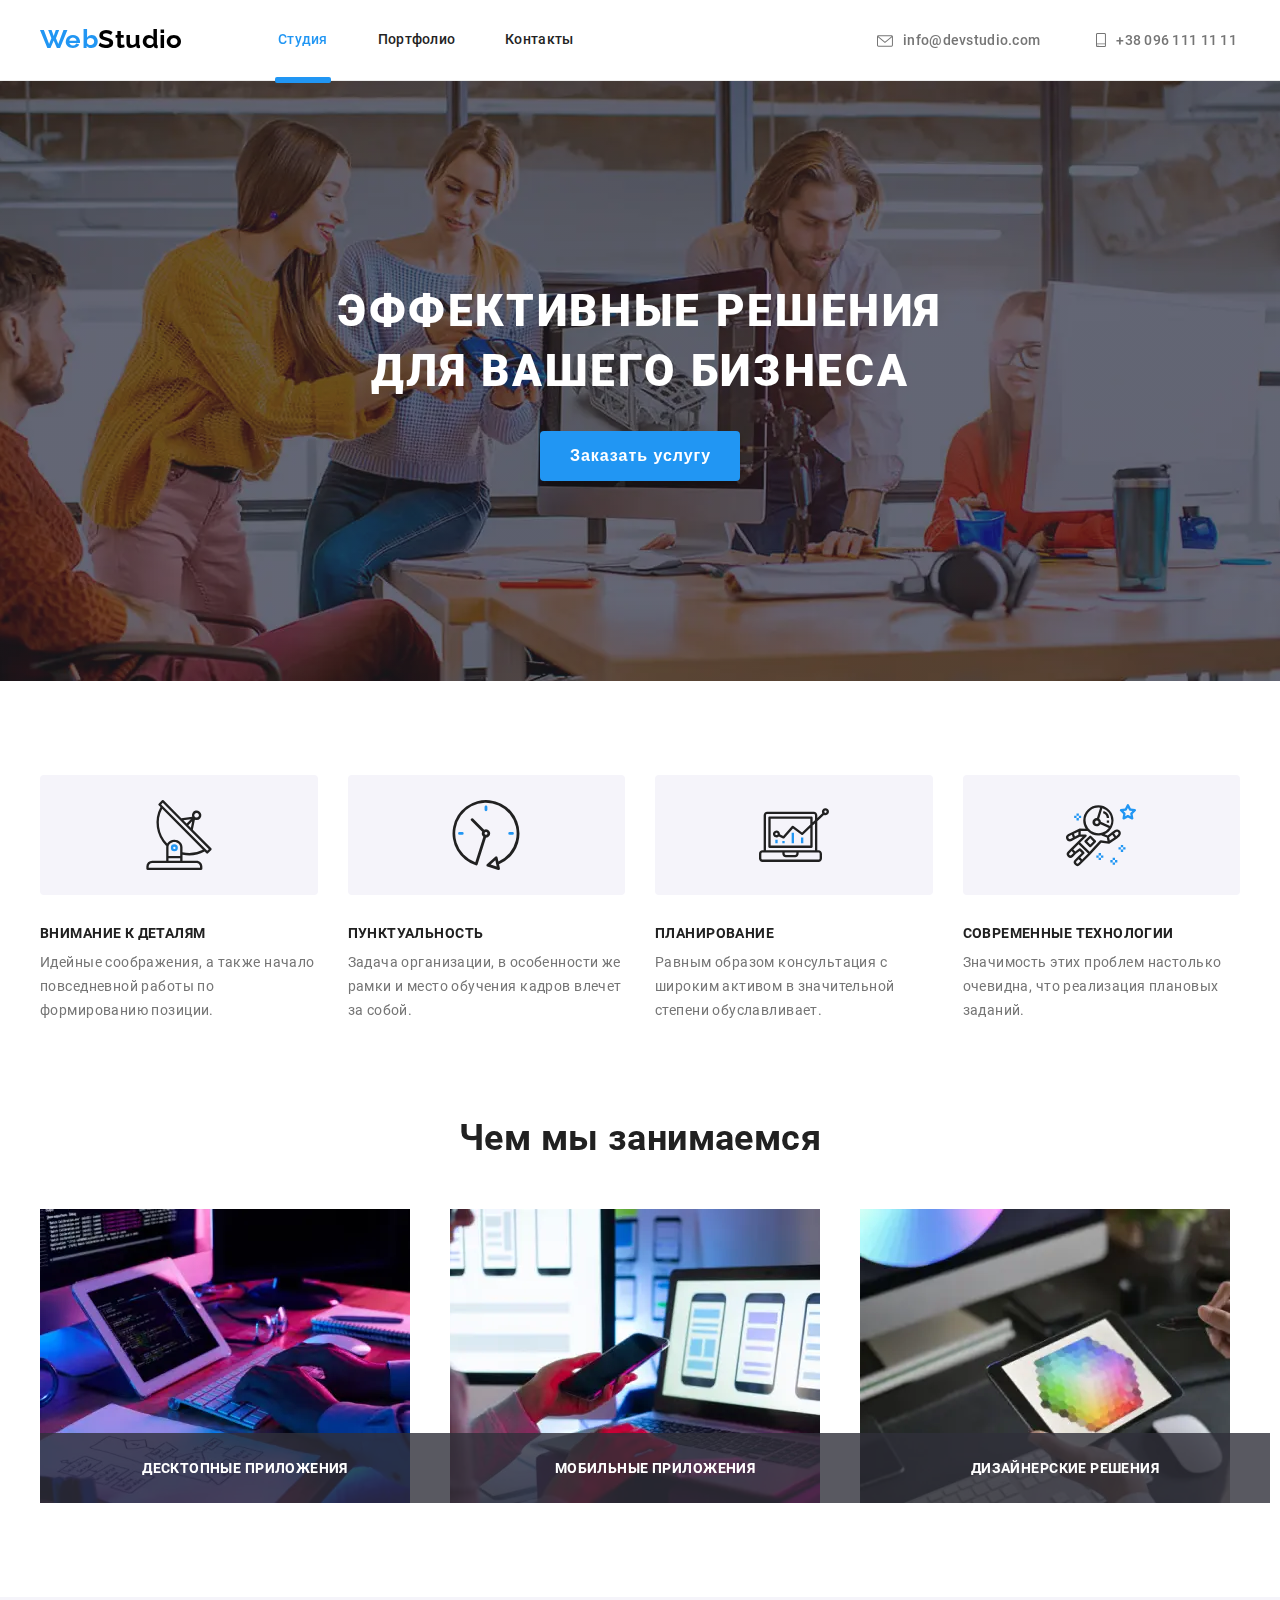
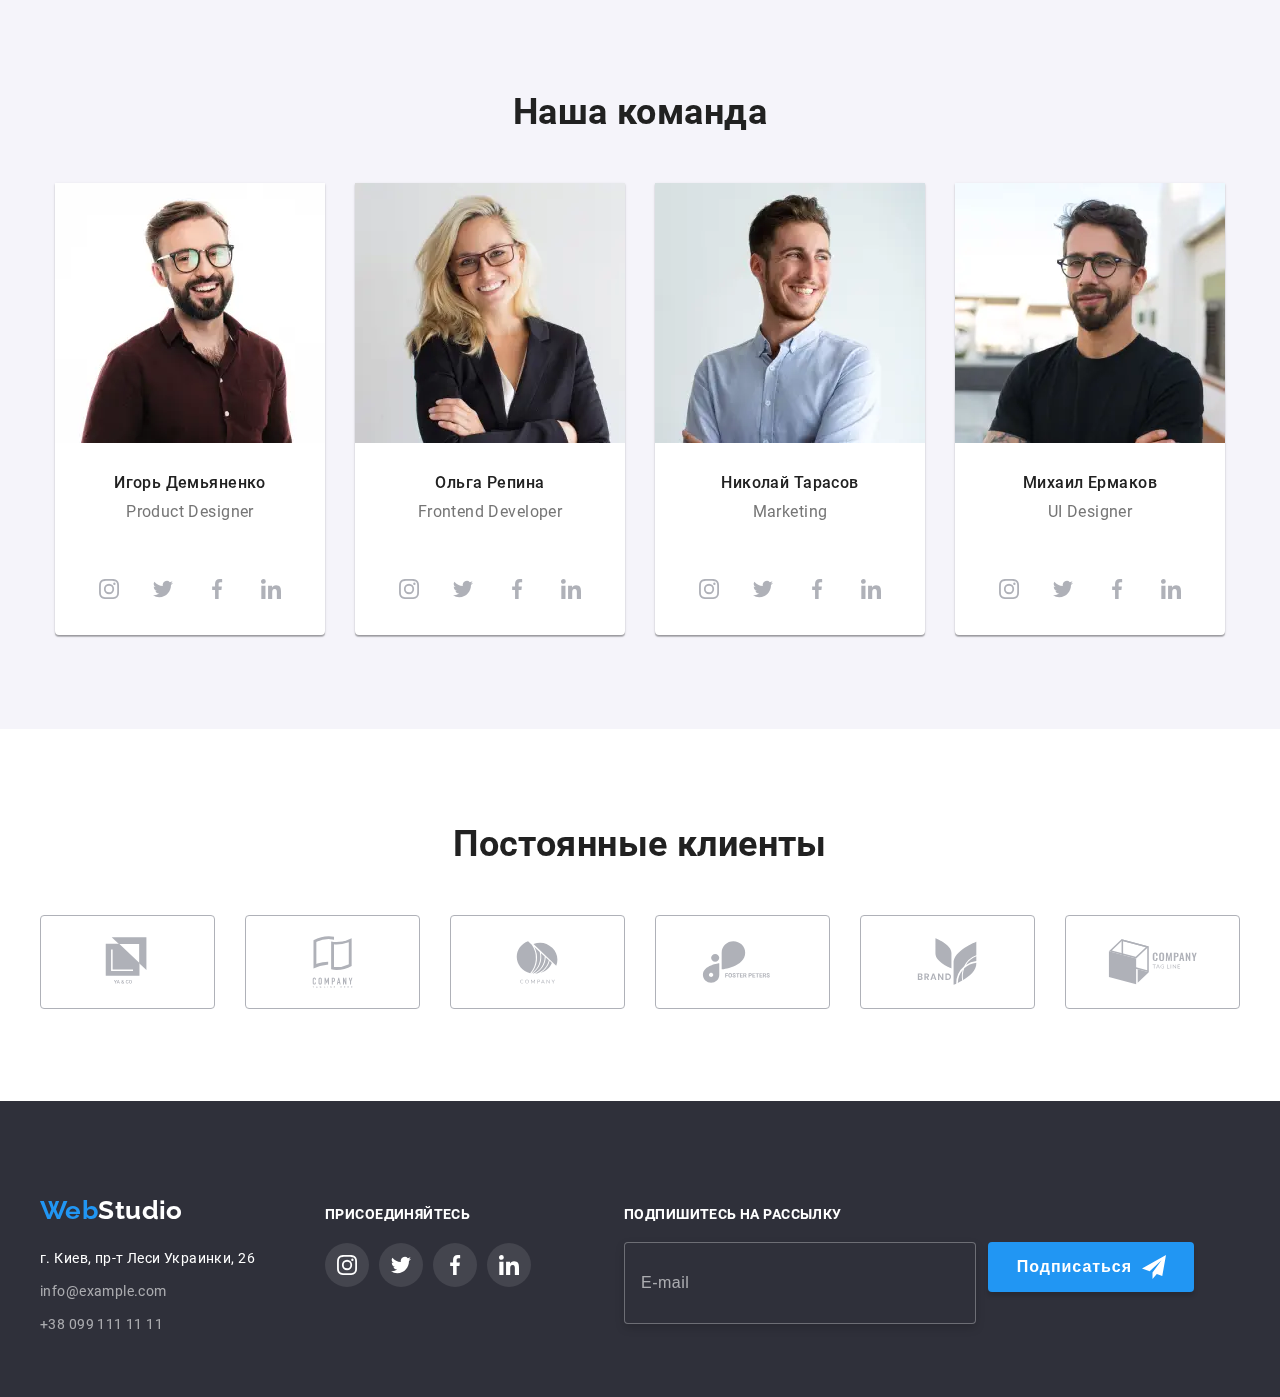
==== commit 8b954970: "adds filter-btns logic from isotope" ====
--- a/index.html
+++ b/index.html
@@ -2,13 +2,26 @@
 <html class="page-html" data-no-scroll lang="ru">
   <head>
     <meta charset="UTF-8" />
+    <!-- <meta http-equiv="Content-Security-Policy" content="default-src 'self'" /> -->
+    <!-- <meta
+      http-equiv="Content-Security-Policy"
+      content="script-src-elem
+      'sha256-ERSJzoL80W4YyX8LMrFJaz2AwhRx2CzI/sZerkT/+VA='
+      'sha256-qGuQDDbWGlwbWVjmsHkJ47R5Eo7rRKx/eNTuBORi6S8='
+      'sha256-DC8r6w2Uq9+rHwlouBgyr0H5UDwKfCPKYxqhlAvDnPs='
+      'sha256-b043f45d81fca9a8b1b25439a53606f7996f5eb8500c4acf9029cbc9a03afaf4';
+
+      object-src 'none'; base-uri 'none'; require-trusted-types-for 'script';"
+    /> -->
     <meta http-equiv="X-UA-Compatible" content="IE=edge" />
     <meta name="viewport" content="width=device-width, initial-scale=1.0" />
-    <meta name="theme-color" content="#2f303a" />
+    <meta name="keywords" content="HTML, CSS, JS, Web design" />
     <meta
       name="description"
       content="Studio - showcases WebStudio's index page with features, activities, team, clients. The site is a Training project of the GoIT student of FullStack Dev online course"
     />
+    <meta name="author" content="Kostiantyn Ochenash" />
+    <meta name="theme-color" content="#2f303a" />
 
     <style class="critical-css">
       .list:empty::after {
@@ -37,7 +50,10 @@
 
   <body class="studio-body" data-no-scroll>
     <!-- Пропустить к Основному Контенту -->
-    <button class="skip-btn body__skip-btn links" onclick="window.location.href='#main-content';">
+    <button
+      class="skip-btn body__skip-btn links"
+      onclick="window.location.href='#main-content';"
+    >
       Skip to main content
     </button>
 
@@ -51,8 +67,14 @@
           </a>
           <ul class="nav__menu">
             <li class="nav__item">
-              <a class="nav__link nav__link--current" href="./" aria-current="page" hreflang="ru"
-                >Студия<span class="nav__link-overlay nav__link-overlay--current"></span>
+              <a
+                class="nav__link nav__link--current"
+                href="./"
+                aria-current="page"
+                hreflang="ru"
+                >Студия<span
+                  class="nav__link-overlay nav__link-overlay--current"
+                ></span>
               </a>
             </li>
 
@@ -83,9 +105,15 @@
                 width="0.875rem"
                 height="0.625rem"
               >
-                <use href="./images/icomoon-svgomg/icons.svg#icon-envelope"></use>
+                <use
+                  href="./images/icomoon-svgomg/icons.svg#icon-envelope"
+                ></use>
               </svg>
-              <span class="tooltip sr-only" id="header-email__label-id" tabindex="-1">
+              <span
+                class="tooltip sr-only"
+                id="header-email__label-id"
+                tabindex="-1"
+              >
                 Почта студии
               </span>
               info@devstudio.com
@@ -104,7 +132,9 @@
                 width="0.625rem"
                 height="0.875rem"
               >
-                <use href="./images/icomoon-svgomg/icons.svg#icon-smartphone"></use>
+                <use
+                  href="./images/icomoon-svgomg/icons.svg#icon-smartphone"
+                ></use>
               </svg>
               <span class="tooltip sr-only" id="webstudio-phone-id-label-1">
                 Мобильный студии
@@ -132,7 +162,9 @@
           >
             <use href="./images/icomoon-svgomg/icons.svg#icon-burger"></use>
           </svg>
-          <span class="tooltip sr-only" id="btn-burger__label-id" tabindex="-1"> Меню </span>
+          <span class="tooltip sr-only" id="btn-burger__label-id" tabindex="-1">
+            Меню
+          </span>
         </button>
       </div>
     </header>
@@ -159,7 +191,10 @@
       </section>
 
       <!-- "Особенности" и h2 sr-only -->
-      <section class="features main__features section" aria-labelledby="features-title-id">
+      <section
+        class="features main__features section"
+        aria-labelledby="features-title-id"
+      >
         <div class="features__container container">
           <h2 class="sr-only" id="features-title-id">Особенности</h2>
           <ul class="features-list features__list">
@@ -173,14 +208,19 @@
                     width="4.375rem"
                     height="4.375rem"
                   >
-                    <use href="./images/icomoon-svgomg/icons.svg#icon-antenna"></use>
+                    <use
+                      href="./images/icomoon-svgomg/icons.svg#icon-antenna"
+                    ></use>
                   </svg>
                 </div>
                 <h3 class="feature-card__heading">
-                  <span class="feature-card__heading-span">Внимание к деталям</span>
+                  <span class="feature-card__heading-span"
+                    >Внимание к деталям</span
+                  >
                 </h3>
                 <p class="feature-card__paragraph">
-                  Идейные соображения, а также начало повседневной работы по формированию позиции.
+                  Идейные соображения, а также начало повседневной работы по
+                  формированию позиции.
                 </p>
               </div>
             </li>
@@ -194,15 +234,17 @@
                     width="4.375rem"
                     height="4.375rem"
                   >
-                    <use href="./images/icomoon-svgomg/icons.svg#icon-clock"></use>
+                    <use
+                      href="./images/icomoon-svgomg/icons.svg#icon-clock"
+                    ></use>
                   </svg>
                 </div>
                 <h3 class="feature-card__heading">
                   <span class="feature-card__heading-span">Пунктуальность</span>
                 </h3>
                 <p class="feature-card__paragraph">
-                  Задача организации, в особенности же рамки и место обучения кадров влечет за
-                  собой.
+                  Задача организации, в особенности же рамки и место обучения
+                  кадров влечет за собой.
                 </p>
               </div>
             </li>
@@ -216,15 +258,17 @@
                     width="4.375rem"
                     height="4.375rem"
                   >
-                    <use href="./images/icomoon-svgomg/icons.svg#icon-diagram"></use>
+                    <use
+                      href="./images/icomoon-svgomg/icons.svg#icon-diagram"
+                    ></use>
                   </svg>
                 </div>
                 <h3 class="feature-card__heading">
                   <span class="feature-card__heading-span">Планирование</span>
                 </h3>
                 <p class="feature-card__paragraph">
-                  Равным образом консультация с широким активом в значительной степени
-                  обуславливает.
+                  Равным образом консультация с широким активом в значительной
+                  степени обуславливает.
                 </p>
               </div>
             </li>
@@ -238,14 +282,19 @@
                     width="4.375rem"
                     height="4.375rem"
                   >
-                    <use href="./images/icomoon-svgomg/icons.svg#icon-astronaut"></use>
+                    <use
+                      href="./images/icomoon-svgomg/icons.svg#icon-astronaut"
+                    ></use>
                   </svg>
                 </div>
                 <h3 class="feature-card__heading">
-                  <span class="feature-card__heading-span">Современные технологии</span>
+                  <span class="feature-card__heading-span"
+                    >Современные технологии</span
+                  >
                 </h3>
                 <p class="feature-card__paragraph">
-                  Значимость этих проблем настолько очевидна, что реализация плановых заданий.
+                  Значимость этих проблем настолько очевидна, что реализация
+                  плановых заданий.
                 </p>
               </div>
             </li>
@@ -254,12 +303,20 @@
       </section>
 
       <!-- Чем мы занимаемся -->
-      <section class="activities main__activities section" aria-labelledby="activities-title-id">
+      <section
+        class="activities main__activities section"
+        aria-labelledby="activities-title-id"
+      >
         <div class="activities__container container">
-          <h2 class="section__title" id="activities-title-id">Чем мы занимаемся</h2>
+          <h2 class="section__title" id="activities-title-id">
+            Чем мы занимаемся
+          </h2>
 
           <!-- Сжатые *.jpg активностей -->
-          <ul class="activities-list activities__list" data-placeholder="Заполнитель">
+          <ul
+            class="activities-list activities__list"
+            data-placeholder="Заполнитель"
+          >
             <li class="activities-list__item">
               <div class="activity-card">
                 <picture class="activity__picture">
@@ -412,7 +469,9 @@
                           width="1.25rem"
                           height="1.25rem"
                         >
-                          <use href="./images/icomoon-svgomg/icons.svg#icon-instagram"></use>
+                          <use
+                            href="./images/icomoon-svgomg/icons.svg#icon-instagram"
+                          ></use>
                         </svg>
                         <span
                           class="tooltip social-list__tooltip sr-only"
@@ -438,7 +497,9 @@
                           width="1.25rem"
                           height="1.25rem"
                         >
-                          <use href="./images/icomoon-svgomg/icons.svg#icon-twitter"></use>
+                          <use
+                            href="./images/icomoon-svgomg/icons.svg#icon-twitter"
+                          ></use>
                         </svg>
                         <span
                           class="tooltip social-list__tooltip sr-only"
@@ -464,7 +525,9 @@
                           width="1.25rem"
                           height="1.25rem"
                         >
-                          <use href="./images/icomoon-svgomg/icons.svg#icon-facebook"></use>
+                          <use
+                            href="./images/icomoon-svgomg/icons.svg#icon-facebook"
+                          ></use>
                         </svg>
                         <span
                           class="tooltip social-list__tooltip sr-only"
@@ -490,7 +553,9 @@
                           width="1.25rem"
                           height="1.25rem"
                         >
-                          <use href="./images/icomoon-svgomg/icons.svg#icon-linkedin"></use>
+                          <use
+                            href="./images/icomoon-svgomg/icons.svg#icon-linkedin"
+                          ></use>
                         </svg>
                         <span
                           class="tooltip social-list__tooltip sr-only"
@@ -548,7 +613,9 @@
                 </picture>
                 <div class="designer-card__meta">
                   <h3 class="designer-card__name">Ольга Репина</h3>
-                  <p class="designer-card__role" lang="en">Frontend Developer</p>
+                  <p class="designer-card__role" lang="en">
+                    Frontend Developer
+                  </p>
                 </div>
                 <!-- Social links -->
                 <ul class="social-list designer-card__list">
@@ -567,7 +634,9 @@
                           width="1.25rem"
                           height="1.25rem"
                         >
-                          <use href="./images/icomoon-svgomg/icons.svg#icon-instagram"></use>
+                          <use
+                            href="./images/icomoon-svgomg/icons.svg#icon-instagram"
+                          ></use>
                         </svg>
                         <span
                           class="tooltip social-list__tooltip sr-only"
@@ -593,7 +662,9 @@
                           width="1.25rem"
                           height="1.25rem"
                         >
-                          <use href="./images/icomoon-svgomg/icons.svg#icon-twitter"></use>
+                          <use
+                            href="./images/icomoon-svgomg/icons.svg#icon-twitter"
+                          ></use>
                         </svg>
                         <span
                           class="tooltip social-list__tooltip sr-only"
@@ -619,7 +690,9 @@
                           width="1.25rem"
                           height="1.25rem"
                         >
-                          <use href="./images/icomoon-svgomg/icons.svg#icon-facebook"></use>
+                          <use
+                            href="./images/icomoon-svgomg/icons.svg#icon-facebook"
+                          ></use>
                         </svg>
                         <span
                           class="tooltip social-list__tooltip sr-only"
@@ -645,7 +718,9 @@
                           width="1.25rem"
                           height="1.25rem"
                         >
-                          <use href="./images/icomoon-svgomg/icons.svg#icon-linkedin"></use>
+                          <use
+                            href="./images/icomoon-svgomg/icons.svg#icon-linkedin"
+                          ></use>
                         </svg>
                         <span
                           class="tooltip social-list__tooltip sr-only"
@@ -722,7 +797,9 @@
                           width="1.25rem"
                           height="1.25rem"
                         >
-                          <use href="./images/icomoon-svgomg/icons.svg#icon-instagram"></use>
+                          <use
+                            href="./images/icomoon-svgomg/icons.svg#icon-instagram"
+                          ></use>
                         </svg>
                         <span
                           class="tooltip social-list__tooltip sr-only"
@@ -748,7 +825,9 @@
                           width="1.25rem"
                           height="1.25rem"
                         >
-                          <use href="./images/icomoon-svgomg/icons.svg#icon-twitter"></use>
+                          <use
+                            href="./images/icomoon-svgomg/icons.svg#icon-twitter"
+                          ></use>
                         </svg>
                         <span
                           class="tooltip social-list__tooltip sr-only"
@@ -774,7 +853,9 @@
                           width="1.25rem"
                           height="1.25rem"
                         >
-                          <use href="./images/icomoon-svgomg/icons.svg#icon-facebook"></use>
+                          <use
+                            href="./images/icomoon-svgomg/icons.svg#icon-facebook"
+                          ></use>
                         </svg>
                         <span
                           class="tooltip social-list__tooltip sr-only"
@@ -800,7 +881,9 @@
                           width="1.25rem"
                           height="1.25rem"
                         >
-                          <use href="./images/icomoon-svgomg/icons.svg#icon-linkedin"></use>
+                          <use
+                            href="./images/icomoon-svgomg/icons.svg#icon-linkedin"
+                          ></use>
                         </svg>
                         <span
                           class="tooltip social-list__tooltip sr-only"
@@ -877,7 +960,9 @@
                           width="1.25rem"
                           height="1.25rem"
                         >
-                          <use href="./images/icomoon-svgomg/icons.svg#icon-instagram"></use>
+                          <use
+                            href="./images/icomoon-svgomg/icons.svg#icon-instagram"
+                          ></use>
                         </svg>
                         <span
                           class="tooltip social-list__tooltip sr-only"
@@ -903,7 +988,9 @@
                           width="1.25rem"
                           height="1.25rem"
                         >
-                          <use href="./images/icomoon-svgomg/icons.svg#icon-twitter"></use>
+                          <use
+                            href="./images/icomoon-svgomg/icons.svg#icon-twitter"
+                          ></use>
                         </svg>
                         <span
                           class="tooltip social-list__tooltip sr-only"
@@ -929,7 +1016,9 @@
                           width="1.25rem"
                           height="1.25rem"
                         >
-                          <use href="./images/icomoon-svgomg/icons.svg#icon-facebook"></use>
+                          <use
+                            href="./images/icomoon-svgomg/icons.svg#icon-facebook"
+                          ></use>
                         </svg>
                         <span
                           class="tooltip social-list__tooltip sr-only"
@@ -955,7 +1044,9 @@
                           width="1.25rem"
                           height="1.25rem"
                         >
-                          <use href="./images/icomoon-svgomg/icons.svg#icon-linkedin"></use>
+                          <use
+                            href="./images/icomoon-svgomg/icons.svg#icon-linkedin"
+                          ></use>
                         </svg>
                         <span
                           class="tooltip social-list__tooltip sr-only"
@@ -976,7 +1067,9 @@
       <!-- Постоянные клиенты -->
       <section class="clients section" aria-labelledby="clients-title-id">
         <div class="container clients__container">
-          <h2 class="section__title" id="clients-title-id">Постоянные клиенты</h2>
+          <h2 class="section__title" id="clients-title-id">
+            Постоянные клиенты
+          </h2>
           <ul class="clients-list clients__list">
             <li class="clients-list__item">
               <div class="client-card">
@@ -993,9 +1086,16 @@
                     width="6.625rem"
                     height="3.75rem"
                   >
-                    <use href="./images/icomoon-svgomg/icons.svg#icon-client-1"></use>
+                    <use
+                      href="./images/icomoon-svgomg/icons.svg#icon-client-1"
+                    ></use>
                   </svg>
-                  <span class="tooltip sr-only" id="client-id-label-1" tabindex="-1" lang="en">
+                  <span
+                    class="tooltip sr-only"
+                    id="client-id-label-1"
+                    tabindex="-1"
+                    lang="en"
+                  >
                     YA & CO
                   </span>
                 </a>
@@ -1016,9 +1116,16 @@
                     width="6.625rem"
                     height="3.75rem"
                   >
-                    <use href="./images/icomoon-svgomg/icons.svg#icon-client-2"></use>
+                    <use
+                      href="./images/icomoon-svgomg/icons.svg#icon-client-2"
+                    ></use>
                   </svg>
-                  <span class="tooltip sr-only" id="client-id-label-2" tabindex="-1" lang="en">
+                  <span
+                    class="tooltip sr-only"
+                    id="client-id-label-2"
+                    tabindex="-1"
+                    lang="en"
+                  >
                     COMPANY
                     <span class="small">Tag line here</span>
                   </span>
@@ -1040,9 +1147,15 @@
                     width="6.625rem"
                     height="3.75rem"
                   >
-                    <use href="./images/icomoon-svgomg/icons.svg#icon-client-3"></use>
+                    <use
+                      href="./images/icomoon-svgomg/icons.svg#icon-client-3"
+                    ></use>
                   </svg>
-                  <span class="tooltip sr-only" id="client-id-label-3" tabindex="-1">
+                  <span
+                    class="tooltip sr-only"
+                    id="client-id-label-3"
+                    tabindex="-1"
+                  >
                     COMPANY
                   </span>
                 </a>
@@ -1063,9 +1176,15 @@
                     width="6.625rem"
                     height="3.75rem"
                   >
-                    <use href="./images/icomoon-svgomg/icons.svg#icon-client-4"></use>
+                    <use
+                      href="./images/icomoon-svgomg/icons.svg#icon-client-4"
+                    ></use>
                   </svg>
-                  <span class="tooltip sr-only" id="client-id-label-4" tabindex="-1">
+                  <span
+                    class="tooltip sr-only"
+                    id="client-id-label-4"
+                    tabindex="-1"
+                  >
                     FOSTER PETERS
                   </span>
                 </a>
@@ -1086,9 +1205,17 @@
                     width="6.625rem"
                     height="3.75rem"
                   >
-                    <use href="./images/icomoon-svgomg/icons.svg#icon-client-5"></use>
+                    <use
+                      href="./images/icomoon-svgomg/icons.svg#icon-client-5"
+                    ></use>
                   </svg>
-                  <span class="tooltip sr-only" id="client-id-label-5" tabindex="-1"> BRAND </span>
+                  <span
+                    class="tooltip sr-only"
+                    id="client-id-label-5"
+                    tabindex="-1"
+                  >
+                    BRAND
+                  </span>
                 </a>
               </div>
             </li>
@@ -1107,9 +1234,16 @@
                     width="6.625rem"
                     height="3.75rem"
                   >
-                    <use href="./images/icomoon-svgomg/icons.svg#icon-client-6"></use>
+                    <use
+                      href="./images/icomoon-svgomg/icons.svg#icon-client-6"
+                    ></use>
                   </svg>
-                  <span class="tooltip sr-only" id="client-id-label-6" tabindex="-1" lang="en">
+                  <span
+                    class="tooltip sr-only"
+                    id="client-id-label-6"
+                    tabindex="-1"
+                    lang="en"
+                  >
                     COMPANY
                     <span class="small">Tag line</span>
                   </span>
@@ -1128,7 +1262,9 @@
           <div class="address-wrapper page-footer__address-wrapper">
             <a class="logo links" href="./" lang="en">
               <span class="logo__web-studio logo__first-part"> Web</span
-              ><span class="logo__web-studio logo__last-part--inverse">Studio </span>
+              ><span class="logo__web-studio logo__last-part--inverse"
+                >Studio
+              </span>
             </a>
             <address class="address page-footer__address">
               <ul class="address-list address__list">
@@ -1159,7 +1295,11 @@
                       href="mailto:info@example.com"
                       aria-labelledby="info-example-email__label-id"
                     >
-                      <span class="tooltip sr-only" id="info-example-email__label-id" tabindex="-1">
+                      <span
+                        class="tooltip sr-only"
+                        id="info-example-email__label-id"
+                        tabindex="-1"
+                      >
                         Почта для вопросов
                       </span>
                       info@example.com
@@ -1173,7 +1313,11 @@
                       href="tel:+380991111111"
                       aria-labelledby="webstudio-phone-id-label-2"
                     >
-                      <span class="tooltip sr-only" id="webstudio-phone-id-label-2" tabindex="-1">
+                      <span
+                        class="tooltip sr-only"
+                        id="webstudio-phone-id-label-2"
+                        tabindex="-1"
+                      >
                         Мобильный студии
                       </span>
                       +38 099 111 11 11
@@ -1185,7 +1329,9 @@
           </div>
           <!-- Footer Social links -->
           <div class="page-footer__social-container">
-            <p class="page-footer__social-title social-list__title">Присоединяйтесь</p>
+            <p class="page-footer__social-title social-list__title">
+              Присоединяйтесь
+            </p>
             <ul class="social-list page-footer__social-list">
               <li class="social-list__item">
                 <div class="social-card">
@@ -1202,9 +1348,14 @@
                       width="1.25rem"
                       height="1.25rem"
                     >
-                      <use href="./images/icomoon-svgomg/icons.svg#icon-instagram"></use>
+                      <use
+                        href="./images/icomoon-svgomg/icons.svg#icon-instagram"
+                      ></use>
                     </svg>
-                    <span class="tooltip sr-only" id="webstudio-instagram-id-label" tabindex="-1"
+                    <span
+                      class="tooltip sr-only"
+                      id="webstudio-instagram-id-label"
+                      tabindex="-1"
                       >Инстаграм</span
                     >
                   </a>
@@ -1225,9 +1376,14 @@
                       width="1.25rem"
                       height="1.25rem"
                     >
-                      <use href="./images/icomoon-svgomg/icons.svg#icon-twitter"></use>
+                      <use
+                        href="./images/icomoon-svgomg/icons.svg#icon-twitter"
+                      ></use>
                     </svg>
-                    <span class="tooltip sr-only" id="webstudio-twitter-id-label" tabindex="-1"
+                    <span
+                      class="tooltip sr-only"
+                      id="webstudio-twitter-id-label"
+                      tabindex="-1"
                       >Твиттер</span
                     >
                   </a>
@@ -1248,9 +1404,14 @@
                       width="1.25rem"
                       height="1.25rem"
                     >
-                      <use href="./images/icomoon-svgomg/icons.svg#icon-facebook"></use>
+                      <use
+                        href="./images/icomoon-svgomg/icons.svg#icon-facebook"
+                      ></use>
                     </svg>
-                    <span class="tooltip sr-only" id="webstudio-facebook-id-label" tabindex="-1"
+                    <span
+                      class="tooltip sr-only"
+                      id="webstudio-facebook-id-label"
+                      tabindex="-1"
                       >Фейсбук</span
                     >
                   </a>
@@ -1271,9 +1432,14 @@
                       width="1.25rem"
                       height="1.25rem"
                     >
-                      <use href="./images/icomoon-svgomg/icons.svg#icon-linkedin"></use>
+                      <use
+                        href="./images/icomoon-svgomg/icons.svg#icon-linkedin"
+                      ></use>
                     </svg>
-                    <span class="tooltip sr-only" id="webstudio-linkedin-id-label" tabindex="-1"
+                    <span
+                      class="tooltip sr-only"
+                      id="webstudio-linkedin-id-label"
+                      tabindex="-1"
                       >LinkedIn</span
                     >
                   </a>
@@ -1288,7 +1454,9 @@
           class="subscribe-form page-footer__subscribe-form"
           aria-labelledby="subscribe-form__title-id"
         >
-          <b class="subscribe-form__title" id="subscribe-form__title-id">Подпишитесь на рассылку</b>
+          <b class="subscribe-form__title" id="subscribe-form__title-id"
+            >Подпишитесь на рассылку</b
+          >
           <div class="subscribe-form__group">
             <!-- E-mail -->
             <div class="subscribe-form__field">
@@ -1303,12 +1471,19 @@
                 placeholder="E-mail"
                 required
               />
-              <label class="subscribe-label tooltip sr-only" for="subscribe-user-email-id">
+              <label
+                class="subscribe-label tooltip sr-only"
+                for="subscribe-user-email-id"
+              >
                 Ваша почта
               </label>
             </div>
             <!-- Отправляем форму подписки -->
-            <button class="subscribe-btn btn btn--primary" id="subscribe-btn-id" type="submit">
+            <button
+              class="subscribe-btn btn btn--primary"
+              id="subscribe-btn-id"
+              type="submit"
+            >
               <span class="btn__label">Подписаться</span>
               <!-- 24x24 -->
               <svg
@@ -1359,19 +1534,30 @@
               height="1.125rem"
               tabindex="-1"
             >
-              <use href="./images/icomoon-svgomg/icons.svg#icon-close-18px"></use>
+              <use
+                href="./images/icomoon-svgomg/icons.svg#icon-close-18px"
+              ></use>
             </svg>
-            <span class="tooltip sr-only" id="btn-close__label-id">Закрыть</span>
+            <span class="tooltip sr-only" id="btn-close__label-id"
+              >Закрыть</span
+            >
           </button>
 
           <!-- Контактная форма (Form) -->
           <form class="form" data-form-speaker>
-            <b class="hero-form__title" id="hero-form__title-id" data-modal-title>
+            <b
+              class="hero-form__title"
+              id="hero-form__title-id"
+              data-modal-title
+            >
               Оставьте свои данные, мы вам перезвоним</b
             >
             <!-- Вводим имя, телефон и почту (Inputs) -->
             <div class="group customer-info hero-form__customer-info">
-              <label class="hero-form__field customer-info__field" aria-label="Ваше имя">
+              <label
+                class="hero-form__field customer-info__field"
+                aria-label="Ваше имя"
+              >
                 <input
                   class="hero-form__input"
                   name="user-name"
@@ -1393,11 +1579,16 @@
                     width="1.125rem"
                     height="1.125rem"
                   >
-                    <use href="./images/icomoon-svgomg/icons.svg#icon-person"></use>
+                    <use
+                      href="./images/icomoon-svgomg/icons.svg#icon-person"
+                    ></use>
                   </svg>
                 </div>
               </label>
-              <label class="hero-form__field customer-info__field" aria-label="Ваш телефон">
+              <label
+                class="hero-form__field customer-info__field"
+                aria-label="Ваш телефон"
+              >
                 <input
                   class="hero-form__input"
                   name="user-tel"
@@ -1410,7 +1601,9 @@
                   pattern="[0-9 ]{10}"
                   maxlength="10"
                 />
-                <span class="hero-form__label customer-info__label">Телефон</span>
+                <span class="hero-form__label customer-info__label"
+                  >Телефон</span
+                >
                 <div class="svg-wrapper customer-info__svg-wrapper">
                   <!-- 18x18 -->
                   <svg
@@ -1420,11 +1613,16 @@
                     width="1.125rem"
                     height="1.125rem"
                   >
-                    <use href="./images/icomoon-svgomg/icons.svg#icon-phone"></use>
+                    <use
+                      href="./images/icomoon-svgomg/icons.svg#icon-phone"
+                    ></use>
                   </svg>
                 </div>
               </label>
-              <label class="hero-form__field customer-info__field" aria-label="Ваша почта">
+              <label
+                class="hero-form__field customer-info__field"
+                aria-label="Ваша почта"
+              >
                 <input
                   class="hero-form__input"
                   name="user-email"
@@ -1446,24 +1644,36 @@
                     width="1.125rem"
                     height="1.125rem"
                   >
-                    <use href="./images/icomoon-svgomg/icons.svg#icon-email"></use>
+                    <use
+                      href="./images/icomoon-svgomg/icons.svg#icon-email"
+                    ></use>
                   </svg>
                 </div>
               </label>
             </div>
             <!-- Оставляем комментарий -->
-            <label class="hero-form__field customer-comment hero-form__customer-comment">
+            <label
+              class="
+                hero-form__field
+                customer-comment
+                hero-form__customer-comment
+              "
+            >
               <textarea
                 class="hero-form__textarea"
                 name="comment"
                 placeholder="Введите текст"
                 rows="10"
               ></textarea>
-              <span class="hero-form__label customer-comment__label">Комментарий </span>
+              <span class="hero-form__label customer-comment__label"
+                >Комментарий
+              </span>
             </label>
             <!-- Подтверждаем политику конфиденциальности (checkbox) -->
             <label class="group policy hero-form__policy">
-              <div class="custom-checkbox-wrapper policy__custom-checkbox-wrapper">
+              <div
+                class="custom-checkbox-wrapper policy__custom-checkbox-wrapper"
+              >
                 <input
                   class="hero-form__checkbox sr-only"
                   name="policy"
@@ -1504,11 +1714,19 @@
     </div>
 
     <!-- Мобильное меню - Главная (бургер, шаг 2) -->
-    <div class="mobile-overlay is-hidden" id="mobile-overlay-id" data-menu tabindex="-1">
+    <div
+      class="mobile-overlay is-hidden"
+      id="mobile-overlay-id"
+      data-menu
+      tabindex="-1"
+    >
       <div class="container mobile-overlay__container">
         <!-- Кнопка закрытия мобильного меню -->
         <button
-          class="btn btn-mobile btn-mobile-close mobile-overlay__btn-mobile-close"
+          class="
+            btn btn-mobile btn-mobile-close
+            mobile-overlay__btn-mobile-close
+          "
           data-menu-close
           type="button"
           aria-labelledby="btn-mobile-close__label-id"
@@ -1522,7 +1740,11 @@
           >
             <use href="./images/icomoon-svgomg/icons.svg#icon-close-40px"></use>
           </svg>
-          <span class="tooltip sr-only" id="btn-mobile-close__label-id" tabindex="-1">
+          <span
+            class="tooltip sr-only"
+            id="btn-mobile-close__label-id"
+            tabindex="-1"
+          >
             Закрыть
           </span>
         </button>
@@ -1532,20 +1754,32 @@
           <ul class="mobile-nav__menu">
             <li class="mobile-nav__item">
               <a
-                class="mobile-nav__link nav__link nav__link--current mobile-nav__link--current"
+                class="
+                  mobile-nav__link
+                  nav__link nav__link--current
+                  mobile-nav__link--current
+                "
                 href="./"
                 aria-current="page"
                 hreflang="ru"
-                >Студия<span class="nav__link-overlay nav__link-overlay--current"></span>
+                >Студия<span
+                  class="nav__link-overlay nav__link-overlay--current"
+                ></span>
               </a>
             </li>
             <li class="mobile-nav__item">
-              <a class="mobile-nav__link nav__link" href="./portfolio.html" hreflang="ru"
+              <a
+                class="mobile-nav__link nav__link"
+                href="./portfolio.html"
+                hreflang="ru"
                 >Портфолио<span class="nav__link-overlay"></span
               ></a>
             </li>
             <li class="mobile-nav__item">
-              <a class="mobile-nav__link nav__link" rel="noopener nofollow noreferrer" href="#0"
+              <a
+                class="mobile-nav__link nav__link"
+                rel="noopener nofollow noreferrer"
+                href="#0"
                 >Контакты<span class="nav__link-overlay"></span
               ></a>
             </li>
@@ -1579,7 +1813,11 @@
               href="mailto:info@devstudio.com"
               aria-labelledby="mobile-overlay-email__label-id"
             >
-              <span class="tooltip sr-only" id="mobile-overlay-email__label-id" tabindex="-1">
+              <span
+                class="tooltip sr-only"
+                id="mobile-overlay-email__label-id"
+                tabindex="-1"
+              >
                 Почта студии
               </span>
               info@devstudio.com
@@ -1596,7 +1834,9 @@
                 rel="noopener nofollow noreferrer"
                 href="#0"
               >
-                <span class="mobile-social-card__label" tabindex="-1" lang="en">Instagram</span>
+                <span class="mobile-social-card__label" tabindex="-1" lang="en"
+                  >Instagram</span
+                >
               </a>
             </div>
           </li>
@@ -1608,7 +1848,9 @@
                 rel="noopener nofollow noreferrer"
                 href="#0"
               >
-                <span class="mobile-social-card__label" tabindex="-1" lang="en">Twitter</span>
+                <span class="mobile-social-card__label" tabindex="-1" lang="en"
+                  >Twitter</span
+                >
               </a>
             </div>
           </li>
@@ -1620,7 +1862,9 @@
                 rel="noopener nofollow noreferrer"
                 href="#0"
               >
-                <span class="mobile-social-card__label" tabindex="-1" lang="en">Facebook</span>
+                <span class="mobile-social-card__label" tabindex="-1" lang="en"
+                  >Facebook</span
+                >
               </a>
             </div>
           </li>
@@ -1632,7 +1876,9 @@
                 rel="noopener nofollow noreferrer"
                 href="#0"
               >
-                <span class="mobile-social-card__label" tabindex="-1" lang="en">LinkedIn</span>
+                <span class="mobile-social-card__label" tabindex="-1" lang="en"
+                  >LinkedIn</span
+                >
               </a>
             </div>
           </li>
@@ -1641,19 +1887,41 @@
     </div>
 
     <!-- Скрипт мобильного меню -->
-    <script src="./js/mobile-menu.js"></script>
+    <script src="./js/mobile-menu.js" defer></script>
 
     <!-- Скрипт держит фокус в мобильном меню -->
-    <script src="./js/menu-focus-catch.js"></script>
+    <script
+      sha256="SHA256-b043f45d81fca9a8b1b25439a53606f7996f5eb8500c4acf9029cbc9a03afaf4"
+      src="./js/menu-focus-catch.js"
+      type="module"
+      defer
+    ></script>
 
     <!-- Скрипт модального окна -->
-    <script src="./js/modal.js"></script>
-    <!-- <script src="./js/modal.min.js" ></script> -->
+    <script
+      integrity="sha256-DC8r6w2Uq9+rHwlouBgyr0H5UDwKfCPKYxqhlAvDnPs="
+      src="./js/modal.js"
+      type="module"
+      defer
+    ></script>
+    <!-- <script
+      intergrity="sha256-4a7916bf369d701bce85fc0d997a943cda2d3dc295c17c02c3ad044bcb278b2e"
+      src="./js/modal.min.js" ></script> -->
 
     <!-- Скрипт держит фокус в модальном окне -->
-    <script src="./js/modal-focus-catch.js"></script>
+    <script
+      integrity="sha256-qGuQDDbWGlwbWVjmsHkJ47R5Eo7rRKx/eNTuBORi6S8="
+      src="./js/modal-focus-catch.js"
+      type="module"
+      defer
+    ></script>
 
     <!-- Скрипт спикера формы модалки -->
-    <script src="./js/form.min.js"></script>
+    <script
+      integrity="sha256-ERSJzoL80W4YyX8LMrFJaz2AwhRx2CzI/sZerkT/+VA="
+      src="./js/form.min.js"
+      type="module"
+      defer
+    ></script>
   </body>
 </html>
--- a/css/main.min.css
+++ b/css/main.min.css
@@ -1,4 +1,4 @@
 :root{--body-sans-serif: "Roboto", sans-serif;--logo-sans-serif: "Raleway", sans-serif;--color-text-primary: #212121;--color-text-secondary: #757575;--color-accent: #2196f3;--color-bg-hero: #2f303a;--color-bg-hero-btn: #188ce8;--color-bg-btn-secondary: #f5f4fa;--color-bg-project-card: #eeeeee;--color-white: #ffffff;--color-black: #000000;--color-icon: #afb1b8;--shadow-middle: 0 3px 1px rgba(0, 0, 0, 0.1), 0 1px 2px rgba(0, 0, 0, 0.08),
     0 2px 2px rgba(0, 0, 0, 0.12);--shadow-hero-btn: 0 4px 4px rgba(0, 0, 0, 0.15);--shadow-mobile-overlay: 0 4px 8px rgba(0, 0, 0, 0.04), 0 2px 4px rgba(0, 0, 0, 0.08),
-    0 1px 3px rgba(0, 0, 0, 0.16);--uni-margin: 1.875rem;--uni-margin-big: 3.125rem;--uni-margin-med: 1.25rem;--uni-margin-min: 0.625rem;--cards-per-line-1: 1;--cards-per-line-2: 2;--cards-per-line-3: 3;--cards-per-line-4: 4;--cards-per-line-6: 6;--gap: 1.875rem;--line-height-project-name: 2;--line-height-project-type: 1.88;--width-portfolio-card__image: 28.125rem;--time: 250ms;--cubic: cubic-bezier(0.4, 0, 0.2, 1)}.nav__menu,.page-header__contacts-list,.social-list,.features-list,.activities-list,.designers-list,.clients-list,.portfolio-filters-list,.portfolio-list,.address-list,.mobile-nav__menu,.mobile-contacts-list,.mobile-social-list{list-style:none}.nav__link,.header-contact{position:relative;letter-spacing:0.02em;font-weight:500}@media screen and (min-width: 75rem){.nav__link,.header-contact{padding-right:3px;padding-bottom:0.5rem;padding-left:3px;line-height:1.14}}.nav__link::before,.nav__link-overlay{position:absolute;inset:.0625rem;display:inline-block;mix-blend-mode:screen;transition:transform var(--time) var(--cubic)}.nav__link::before,.nav__link:focus>.nav__link-overlay,.nav__link:hover>.nav__link-overlay,.nav__link-overlay--current{transform:scaleX(0)}.nav__link:focus::before,.nav__link:hover::before,.nav__link--current::before,.nav__link-overlay{transform:scaleX(100%)}.btn--secondary:hover,.btn--secondary:focus,.current-btn,.btn--secondary.current-btn{color:var(--color-white);background-color:var(--color-accent);box-shadow:var(--shadow-middle)}.btn--primary:focus,.btn--primary:hover,.current-btn:focus,.current-btn:hover,.btn--secondary.current-btn:focus,.btn--secondary.current-btn:hover{background-color:var(--color-bg-hero-btn)}.portfolio-card__thumb::before,.portfolio-card__desc{position:absolute;top:100%;left:0;width:100%;height:100%;visibility:hidden;opacity:0;transition:transform var(--time) var(--cubic),opacity var(--time) var(--cubic),visibility var(--time) var(--cubic)}.container,.features-list,.features-list__item,.activities-list,.activities-list__item,.designers-list,.designers-list__item,.designer-card,.designer-card__picture,.designer-card__photo,.clients-list,.clients-list__item,.portfolio-filters,.portfolio-filters-list,.portfolio-filters-list__item,.portfolio-list,.portfolio-list__item,.page-footer__top-row-wrapper,.page-footer__address-wrapper,.page-footer__social-container,.page-header,.main__features,.activities,.team,.clients,.portfolio,.page-footer{transition-property:position, top, right, bottom, left, display, flex, flex-basis, width, min-width, max-width, height, min-height, max-height, padding, margin, font-size, line-height, color, background, border, outline, transform, fill;transition:calc(var(--time) * 4) var(--cubic)}body .sr-only{position:absolute;width:1px;height:1px;padding:0;margin:-1px;overflow:hidden;clip-path:inset(100%);clip:rect(1px 1px 1px 1px);clip:rect(1px, 1px, 1px, 1px);font-size:1px;line-height:1px;white-space:nowrap;pointer-events:none;border:0;outline:none;opacity:0}.is-hidden{pointer-events:none;visibility:hidden;opacity:0}body,h1,h2,h3,p,ul,li,.links,.btn{padding:0;margin:0}p{margin-block-start:0;margin-block-end:0}.image{display:block;width:100%;height:auto}.links{display:inline-block;color:inherit;text-decoration:none;transition-property:color, background-color;transition:calc(var(--time) * 4) var(--cubic)}.links:hover,.links:focus{color:var(--color-accent)}.accent{color:var(--color-accent)}.svg{display:inline-block;outline:none}.tooltip{position:absolute;top:100%;display:block;max-width:16rem;max-height:2rem}@font-face{font-family:"Raleway";font-style:normal;font-weight:700;font-display:swap;src:local("Raleway"),url("../fonts/raleway-v22-latin_cyrillic-700.woff2") format("woff2"),url("../fonts/raleway-v22-latin_cyrillic-700.woff") format("woff");unicode-range:U+0400-045F, U+0490-0491, U+04B0-04B1, U+2116, U+0000-00FF, U+0131, U+0152-0153, U+02BB-02BC, U+02C6, U+02DA, U+02DC, U+2000-206F, U+2074, U+20AC, U+2122, U+2191, U+2193, U+2212, U+2215, U+FEFF, U+FFFD}@font-face{font-family:"Roboto";font-style:normal;font-weight:400;font-display:swap;src:local("Roboto"),url("../fonts/roboto-v27-latin_cyrillic-regular.woff2") format("woff2"),url("../fonts/roboto-v27-latin_cyrillic-regular.woff") format("woff");unicode-range:U+0400-045F, U+0490-0491, U+04B0-04B1, U+2116, U+0000-00FF, U+0131, U+0152-0153, U+02BB-02BC, U+02C6, U+02DA, U+02DC, U+2000-206F, U+2074, U+20AC, U+2122, U+2191, U+2193, U+2212, U+2215, U+FEFF, U+FFFD}@font-face{font-family:"Roboto";font-style:normal;font-weight:500;font-display:swap;src:local("Roboto"),url("../fonts/roboto-v27-latin_cyrillic-500.woff2") format("woff2"),url("../fonts/roboto-v27-latin_cyrillic-500.woff") format("woff");unicode-range:U+0400-045F, U+0490-0491, U+04B0-04B1, U+2116, U+0000-00FF, U+0131, U+0152-0153, U+02BB-02BC, U+02C6, U+02DA, U+02DC, U+2000-206F, U+2074, U+20AC, U+2122, U+2191, U+2193, U+2212, U+2215, U+FEFF, U+FFFD}@font-face{font-family:"Roboto";font-style:normal;font-weight:700;font-display:swap;src:local("Roboto"),url("../fonts/roboto-v27-latin_cyrillic-700.woff2") format("woff2"),url("../fonts/roboto-v27-latin_cyrillic-700.woff") format("woff");unicode-range:U+0400-045F, U+0490-0491, U+04B0-04B1, U+2116, U+0000-00FF, U+0131, U+0152-0153, U+02BB-02BC, U+02C6, U+02DA, U+02DC, U+2000-206F, U+2074, U+20AC, U+2122, U+2191, U+2193, U+2212, U+2215, U+FEFF, U+FFFD}@font-face{font-family:"Roboto";font-style:normal;font-weight:900;font-display:swap;src:local("Roboto"),url("../fonts/roboto-v27-latin_cyrillic-900.woff2") format("woff2"),url("../fonts/roboto-v27-latin_cyrillic-900.woff") format("woff");unicode-range:U+0400-045F, U+0490-0491, U+04B0-04B1, U+2116, U+0000-00FF, U+0131, U+0152-0153, U+02BB-02BC, U+02C6, U+02DA, U+02DC, U+2000-206F, U+2074, U+20AC, U+2122, U+2191, U+2193, U+2212, U+2215, U+FEFF, U+FFFD}.page-html{height:100vh;overflow-y:scroll}.page-html.no-scroll{overflow-y:hidden}.studio-body{overflow-y:hidden}.studio-body.no-scroll{overflow-y:scroll}.studio-body,.portfolio-body{position:relative;width:100%;min-height:100vh;font-family:var(--body-sans-serif);font-size:0.875rem;line-height:1.71;color:var(--color-text-primary);letter-spacing:0.03em;background-color:var(--color-white);fill:var(--color-text-primary)}.page-header__container,.hero__container,.features__container,.activities__container,.team__container,.clients__container,.portfolio__container,.page-footer__container,.backdrop__container,.mobile-overlay__container{margin-right:auto;margin-left:auto}.container{min-width:15.625rem;max-width:75rem;padding-right:.9375rem;padding-left:.9375rem;padding-top:60px}@media screen and (max-width: 47.9375rem){.container{max-width:30rem}}@media screen and (min-width: 48rem) and (max-width: 74.9375rem){.container{max-width:48rem}}@media screen and (min-width: 75rem){.container{max-width:75rem;padding-top:94px}}.page-header__container,.hero__container,.activities__container{padding-top:0}.section{padding-bottom:clamp(3.75rem, 7.8125vw, 5.875rem)}@media screen and (min-width: 75rem){.section{padding-bottom:5.875rem}}.section:nth-child(2n+4){background-color:var(--color-bg-btn-secondary)}.section__title{margin-bottom:clamp(var(--uni-margin), 3.90625vw, var(--uni-margin-big));font-size:clamp(1.75rem, 3.64583vw, 2.25rem);line-height:clamp(2.0625rem, 4.29688vw, 2.625rem);text-align:center}@media screen and (min-width: 75rem){.section__title{margin-bottom:3.125rem}}@keyframes rotate{0%{transform:rotate(0deg)}25%{transform:rotate(7deg)}75%{transform:rotate(-7deg)}100%{transform:rotate(0deg)}}@keyframes rotate-box{0%{transform:rotate(0deg) scale(1);opacity:1}50%{opacity:0.21 scale(0.8)}100%{transform:rotate(360deg) scale(1);opacity:1}}@keyframes scalingUp{0%{transform:scaleX(0)}100%{transform:scaleX(100%)}}@keyframes send-icon-fly{0%{transform:rotate(0deg) scale(1)}100%{transform:rotate(-360deg) scale(0.5)}}@keyframes send-icon-return{0%{transform:rotate(360deg) scale(0.5)}100%{transform:rotate(0deg) scale(1)}}.body__skip-btn{margin-left:.5rem}.skip-btn{position:absolute;top:-2.25rem;left:0;z-index:2;padding:.5rem;overflow:hidden;background-color:var(--color-white);border:.0625rem solid rgba(0,0,0,0);border-radius:.1875rem;font-size:1rem;font-weight:500;line-height:1.63333;color:var(--color-text-primary);text-overflow:ellipsis;letter-spacing:.03em;word-wrap:break-word;cursor:pointer;transition-property:color, background-color, box-shadow;transition:var(--time) var(--cubic)}.skip-btn:focus{transform:translateY(121%)}.page-header__container{display:flex;flex-wrap:wrap;align-items:center}.nav{position:relative;display:flex;flex-wrap:wrap;align-items:center}.nav__menu{display:flex;flex-wrap:wrap;align-items:center;margin-left:5.625rem;transition-property:width, height, margin, flex, visibility, opacity, transform, background-color;transition:calc(var(--time) * 4) var(--cubic)}@media screen and (max-width: 47.9375rem){.nav__menu{height:0;visibility:hidden;pointer-events:none;transform:scaleY(0)}}@media screen and (min-width: 48rem) and (max-width: 74.9375rem){.nav__menu{margin-left:5.3125rem}}.nav__item:not(:first-child){margin-left:calc(var(--uni-margin-big) - 0.375rem)}.logo{display:inline-flex;flex-direction:row;flex-wrap:nowrap;width:8.625rem;font-family:var(--logo-sans-serif);font-size:clamp(1.5rem, 3.125vw, 1.625rem);font-weight:700;line-height:clamp(1.75rem, 3.64583vw, 1.9375rem);animation-duration:var(--time);animation-timing-function:var(--cubic)}@media screen and (min-width: 75rem){.logo{width:9.0625rem}}.logo:hover,.logo:focus{animation-name:rotate}.logo__web-studio{min-height:26px;transition:color var(--time) var(--cubic)}.logo:hover .logo__web-studio,.logo:focus .logo__web-studio{color:var(--color-accent)}.logo__first-part{color:var(--color-accent)}.logo__last-part{color:var(--color-black)}.logo__last-part--inverse{color:var(--color-white)}.nav__link{isolation:isolate;display:inline-block;padding-top:.5rem;text-decoration:none;color:var(--color-black);background-color:var(--color-white)}.nav__link::before{content:"";background-color:var(--color-accent)}.nav__link--current::after{position:absolute;top:calc(100% + 1.3125rem);left:0;min-width:100%;min-height:.25rem;content:"";background-color:var(--color-accent);border-radius:.125rem;border:.0625rem solid transparent}.nav__link-overlay{background-color:var(--color-text-primary)}.btn{position:relative;max-width:18.75rem;min-height:2.25rem;max-height:3.125rem;padding:.3125rem 1.3125rem;overflow:hidden;background-color:var(--color-bg-btn-secondary);border:.0625rem solid rgba(0,0,0,0);border-radius:.25rem;font-size:1rem;font-weight:500;line-height:1.63333;color:var(--color-text-primary);text-overflow:ellipsis;letter-spacing:.03em;word-wrap:break-word;cursor:pointer;transition-property:color, background-color, box-shadow;transition:var(--time) var(--cubic)}.btn--primary{display:inline-flex;align-items:center;justify-content:center;min-width:12.5rem;max-width:18.75rem;min-height:3.125rem;padding:.5625rem 1.6875rem .5625rem 1.75rem;font-size:1rem;font-weight:700;line-height:1.86667;letter-spacing:.06em;color:var(--color-white);background-color:var(--color-accent);box-shadow:var(--shadow-hero-btn)}.nav__btn-mobile{margin-left:auto}@media screen and (min-width: 48rem){.btn-burger{width:0;height:0;opacity:0;visibility:hidden;pointer-events:none;transform:scale(0)}}.page-header__contacts-list{margin-left:auto;transition-property:width, height, margin, flex, visibility, opacity, transform, background-color;transition:calc(var(--time) * 4) var(--cubic)}@media screen and (max-width: 47.9375rem){.page-header__contacts-list{height:0;visibility:hidden;pointer-events:none;transform:scaleY(0)}}@media screen and (min-width: 75rem){.page-header__contacts-list{display:flex;flex-wrap:wrap;align-items:center}}@media screen and (min-width: 48rem) and (max-width: 74.9375rem){.contacts-list__item:not(:last-child){margin-bottom:.625rem}}@media screen and (min-width: 75rem){.contacts-list__item:not(:last-child){margin-right:3.125rem}}.header-contact{display:flex;flex-wrap:wrap;align-items:center;color:var(--color-text-secondary)}@media screen and (min-width: 48rem) and (max-width: 74.9375rem){.header-contact{font-size:.75rem;line-height:1.16667}}@media screen and (min-width: 75rem){.header-contact{padding-top:.4375rem}}.header-contact__icon-envelope{margin-top:.125rem;margin-bottom:.0625rem}@media screen and (min-width: 75rem){.header-contact__icon-envelope{width:1rem;height:.75rem}}.header-contact__icon{margin-right:.5rem;fill:currentColor;transition:transform var(--time) var(--cubic)}@media screen and (min-width: 75rem){.header-contact__icon{margin-right:.625rem}}.header-contact:hover>.header-contact__icon,.header-contact:focus>.header-contact__icon{transform:rotateY(180deg)}.designer-card__list,.page-footer__social-list{margin-top:-1rem;margin-left:-.625rem}.social-list{display:flex;flex-wrap:wrap;justify-content:center}.social-list__item{margin-top:1rem;margin-left:.625rem}.social-card__link{position:relative;display:flex;align-items:center;justify-content:center;padding:.75rem;color:var(--color-icon);background-color:var(--color-white);border-radius:50%;transition:color var(--time) var(--cubic),background-color var(--time) var(--cubic)}.social-card__link:focus,.social-card__link:hover{color:var(--color-white);background-color:var(--color-accent)}.social-card__icon{fill:currentColor}.social-card__link:focus .social-card__icon,.social-card__link:hover .social-card__icon{animation:rotate-box var(--time) var(--cubic) 1 normal forwards}.hero__title{position:relative;min-height:clamp(5.25rem, 1vw, 7.5rem);margin-bottom:var(--gap);font-size:clamp(1.625rem, 3.38542vw, 2.75rem);line-height:clamp(2.625rem, 5.46875vw, 3.75rem);font-weight:900;color:var(--color-white);text-transform:uppercase;letter-spacing:0.06em;word-wrap:break-word;text-overflow:clip;transition-property:width, height, flex, font-size, line-height;transition:calc(var(--time) * 4) var(--cubic)}@media screen and (min-width: 75rem){.hero__title{font-size:2.75rem;line-height:1.36667}}.features__list{margin-top:calc(-1 * var(--gap));margin-left:calc(-1 * var(--gap))}.features-list{display:flex;flex-direction:row;flex-wrap:wrap;justify-content:center}.features-list__item{position:relative;flex-basis:calc(100% / var(--cards-per-line-1) - var(--gap));flex-grow:1;min-width:15.625rem;max-width:28.125rem;max-height:16.735rem;margin-top:var(--gap);margin-left:var(--gap);overflow:hidden;word-wrap:break-word}@media screen and (min-width: 48rem) and (max-width: 74.9375rem){.features-list__item{flex-basis:calc(100% / var(--cards-per-line-2) - var(--gap))}}@media screen and (min-width: 75rem){.features-list__item{flex-basis:calc(100% / var(--cards-per-line-4) - var(--gap))}}.feature-card__svg-wrapper{display:flex;align-items:center;justify-content:center;height:7.5rem;margin-bottom:var(--gap);background-color:var(--color-bg-btn-secondary);border-radius:.25rem}.feature-card__svg{width:4.375rem;height:4.375rem;color:var(--color-accent)}.feature-card__heading{max-height:2.0475rem;margin-bottom:var(--uni-margin-min);display:block;font-size:inherit;line-height:1.17;text-transform:uppercase;transition-property:transform;transition:calc(var(--time) * 4) var(--cubic)}@media screen and (max-width: 47.9375rem){.feature-card__heading{transform:translate(50%)}.feature-card__heading-span{transform:translate(-50%)}}.feature-card__heading:hover,.feature-card__heading:focus{overflow-y:auto}.feature-card__heading-span{display:inline-block;transition-property:transform;transition:calc(var(--time) * 4) var(--cubic)}.feature-card__paragraph{min-width:15.625rem;max-height:4.6875rem;overflow:hidden;color:var(--color-text-secondary)}.feature-card__paragraph:hover,.feature-card__paragraph:focus{overflow-y:auto}.activities__list{margin-top:calc(-1 * var(--gap));margin-left:calc(-1 * var(--gap))}.activities-list{display:flex;flex-direction:row;flex-wrap:wrap;justify-content:center}.activities-list__item{position:relative;flex-basis:calc(100% / var(--cards-per-line-3) - var(--gap));min-width:15.625rem;justify-content:center;margin-top:var(--gap);margin-left:var(--gap)}.activity-card__image{width:clamp(15.625rem, 100%, 23.125rem);height:18.375rem;object-fit:contain;object-position:bottom}.activity-card__overlay{position:absolute;bottom:0;min-width:100%;padding-top:calc(1rem + 11px);padding-right:clamp((0.4rem + 1px), 2vw, (1rem - 1px));padding-bottom:calc(1rem + 11px);padding-left:clamp((0.4rem + 1px), 2vw, (1rem - 1px));overflow:hidden;word-wrap:break-word;background-color:rgba(47,48,58,0.8)}.activity-card__overlay:hover,.activity-card__overlay:focus,.activity-card__overlay:active{overflow-y:auto}.activity-card__title{font-size:0.875rem;font-weight:700;line-height:1.17;color:var(--color-white);text-align:center;text-transform:uppercase}.team__list{margin-top:calc(-1 * var(--gap));margin-left:calc(-1 * var(--gap))}.designers-list{display:flex;flex-direction:row;flex-wrap:wrap;justify-content:center}.designers-list__item{flex-basis:calc(100% / var(--cards-per-line-1) - var(--gap));flex-grow:1;min-width:15.625rem;max-width:28.125rem;min-height:26.75rem;max-height:42.45rem;margin-top:var(--gap);margin-left:var(--gap);word-wrap:break-word}@media screen and (min-width: 48rem) and (max-width: 74.9375rem){.designers-list__item{flex-basis:calc(100% / var(--cards-per-line-2) - var(--gap))}}@media screen and (min-width: 75rem){.designers-list__item{flex-basis:calc(100% / var(--cards-per-line-4) - var(--gap))}}@media screen and (min-width: 48rem) and (max-width: 74.9375rem){.designers-list__item{max-width:22.125rem}}@media screen and (min-width: 75rem){.designers-list__item{max-width:16.875rem}}.designer-card{padding-bottom:1.5rem;background-color:var(--color-white);border-radius:0 0 .25rem .25rem;box-shadow:0 .0625rem .1875rem rgba(0,0,0,0.12),0 .0625rem .0625rem rgba(0,0,0,0.14),0 .125rem .0625rem rgba(0,0,0,0.2)}.designer-card__photo{margin:0 auto}@media screen and (min-width: 48rem) and (max-width: 74.9375rem){.designer-card__photo{max-width:22.125rem;max-height:23.375rem}}@media screen and (min-width: 75rem){.designer-card__photo{max-width:16.875rem;max-height:16.25rem}}.designer-card__meta{min-height:4.88rem;max-height:8.45rem;padding-top:var(--uni-margin);padding-right:calc(var(--uni-margin) + 0.125rem);padding-bottom:calc(1.5rem, 4.5vw, var(--uni-margin));padding-left:calc(var(--uni-margin) + 0.125rem);margin-bottom:1rem;overflow:hidden}.designer-card__name{min-height:1.1875rem;max-height:2.38rem;margin-bottom:var(--uni-margin-min);overflow:hidden;font-size:1rem;font-weight:500;line-height:1.2;text-align:center}.designer-card__name:hover{overflow-y:auto}.designer-card__role{min-height:1.1875rem;max-height:3.57rem;overflow:hidden;font-size:1rem;line-height:1.2;color:var(--color-text-secondary);text-align:center}.designer-card__role:hover{overflow-y:auto}.clients__list{margin-top:calc(-1 * var(--gap));margin-left:calc(-1 * var(--gap))}.clients-list{display:flex;flex-direction:row;flex-wrap:wrap;align-items:center;justify-content:center}.clients-list__item{flex-basis:calc(100% / var(--cards-per-line-2) - var(--gap));flex-grow:1;min-width:10.625rem;max-width:14.125rem;height:5.75rem;margin-top:var(--gap);margin-left:var(--gap)}@media screen and (min-width: 48rem){.clients-list__item{flex-basis:calc(100% / var(--cards-per-line-3) - var(--gap))}}@media screen and (min-width: 75rem){.clients-list__item{flex-basis:calc(100% / var(--cards-per-line-6) - var(--gap))}}.client-card{height:100%}.client-card__link{position:relative;display:flex;align-items:center;justify-content:center;min-height:100%;border-width:1px;border-style:solid;border-color:var(--color-icon);border-radius:0.25rem;transition:border-color var(--time) var(--cubic)}.client-card__link:hover,.client-card__link:focus{border-color:var(--color-accent)}.client-card__icon{fill:var(--color-icon);transition:fill var(--time) var(--cubic)}.client-card__link:hover .client-card__icon,.client-card__link:focus .client-card__icon{fill:var(--color-accent)}.portfolio__portfolio-filters{margin-bottom:var(--uni-margin-big)}.portfolio-filters{display:flex;justify-content:center;white-space:nowrap}.portfolio-filters__list{margin-top:-.9375rem;margin-left:-.5rem}.portfolio-filters-list{display:flex;flex-wrap:wrap;justify-content:flex-start}.portfolio-filters-list__item{margin-top:.9375rem;margin-left:.5rem}.portfolio__list{margin-top:calc(-1 * var(--gap));margin-left:calc(-1 * var(--gap))}.portfolio-list{display:flex;flex-wrap:wrap;justify-content:center}.portfolio-list__item{display:flex;flex-basis:calc(100% / var(--cards-per-line-1) - var(--gap));flex-direction:column;flex-grow:1;width:clamp(15.625rem, 100%, var(--width-portfolio-card__image));min-width:15.625rem;max-width:var(--width-portfolio-card__image);max-height:calc( 23.125rem + ( (var(--line-height-project-name) * 1.125rem * 2) + (var(--line-height-project-type) * 1rem * 2) + 2.875rem ));word-wrap:break-word;margin-top:var(--gap);margin-left:var(--gap)}@media screen and (min-width: 48rem) and (max-width: 74.9375rem){.portfolio-list__item{flex-basis:calc(100% / var(--cards-per-line-2) - var(--gap));max-width:22.125rem}}@media screen and (min-width: 75rem){.portfolio-list__item{flex-basis:calc(100% / var(--cards-per-line-3) - var(--gap))}}.portfolio-card{display:flex;flex-direction:column;height:100%;background-color:var(--color-white)}.portfolio-card__link{display:flex;flex-direction:column;flex-grow:1;transition:box-shadow var(--time) var(--cubic)}.portfolio-card__link:focus,.portfolio-card__link:hover{color:inherit;box-shadow:0 1px 1px rgba(0,0,0,0.12),0 4px 4px rgba(0,0,0,0.06),1px 4px 6px rgba(0,0,0,0.16)}.portfolio-card__thumb{position:relative;overflow:hidden}.portfolio-card__thumb::before{z-index:3;content:"";background-color:rgba(33,150,243,0.9)}.portfolio-card__link:focus .portfolio-card__thumb::before,.portfolio-card__link:hover .portfolio-card__thumb::before{visibility:visible;opacity:1;transform:translateY(-100%)}.portfolio-card__image{width:100%;max-height:18.375rem;min-width:clamp(15.625rem, 100%, var(--width-portfolio-card__image))}.portfolio-card__desc{z-index:4;padding-top:clamp(15px, 5.3vw, 63px);padding-right:1.5rem;padding-bottom:clamp(15px, 5.3vw, 63px);padding-left:1.5rem;overflow:hidden;overflow-y:auto;font-size:1.125rem;line-height:1.56;color:var(--color-white);letter-spacing:0.03em}.portfolio-card__link:hover .portfolio-card__desc,.portfolio-card__link:focus .portfolio-card__desc{visibility:visible;opacity:1;transform:translateY(-100%)}.portfolio-card__meta{flex-grow:1;min-height:110px;max-height:calc( (var(--line-height-project-name) * 18px * 2) + (var(--line-height-project-type) * 16px * 2) + 46px);padding-top:clamp(0.625rem, 3.5vh, var(--uni-margin-med));padding-right:1.4375rem;padding-bottom:1.1875rem;padding-left:1.4375rem;overflow:hidden;border-right:1px solid var(--color-bg-project-card);border-bottom:1px solid var(--color-bg-project-card);border-left:1px solid var(--color-bg-project-card)}.portfolio-card__meta:hover,.portfolio-card__meta:focus{overflow-y:auto}.portfolio-card__name{min-height:calc(.375rem + var(--uni-margin));max-height:calc(var(--line-height-project-name) * 1.125rem * 2);margin-bottom:.25rem;overflow:hidden;font-size:1.125rem;line-height:var(--line-height-project-name);letter-spacing:0.06em}.portfolio-card__name:hover,.portfolio-card__name:focus,.portfolio-card__name:active{overflow-y:auto}.portfolio-card__type{min-height:var(--uni-margin);max-height:calc(var(--line-height-project-type) * 1rem * 2);margin-bottom:.25rem;overflow:hidden;font-size:1rem;line-height:var(--line-height-project-type);color:var(--color-text-secondary)}.portfolio-card__type:hover,.portfolio-card__type:focus,.portfolio-card__type:active{overflow-y:auto}@media screen and (min-width: 75rem){.page-footer__container{display:flex;flex-wrap:wrap;align-items:baseline}}@media screen and (min-width: 48rem){.page-footer__top-row-wrapper{display:flex;flex-wrap:wrap;justify-content:space-between;align-items:baseline}}@media screen and (min-width: 75rem){.page-footer__top-row-wrapper{justify-content:flex-start}}@media screen and (min-width: 48rem) and (max-width: 74.9375rem){.page-footer__address-wrapper{margin-left:3.8125rem}}@media screen and (min-width: 75rem){.page-footer__address-wrapper{margin-right:4.375rem}}.page-footer__address{margin-top:var(--uni-margin-med)}.address{font-style:inherit}.address-list__item:not(:last-child){margin-bottom:.5625rem}.address-card__map-pointer{position:relative;color:var(--color-white)}.address-card__contact{position:relative;color:rgba(255,255,255,0.6)}.page-footer__social-container{margin-top:3.75rem}@media screen and (min-width: 48rem) and (max-width: 74.9375rem){.page-footer__social-container{margin-top:.3125rem;margin-right:4.625rem}}@media screen and (min-width: 75rem){.page-footer__social-container{margin-top:0;margin-right:5.8125rem}}.page-footer__social-title{margin-bottom:var(--uni-margin-med);font-weight:700;line-height:1.16667;color:var(--color-white);text-transform:uppercase}.page-footer__social-link{background:rgba(255,255,255,0.1)}.page-footer__social-icon{fill:var(--color-white)}.subscribe-form{max-width:35.625rem}.page-footer__subscribe-form{flex-grow:1}@media screen and (max-width: 74.9375rem){.page-footer__subscribe-form{margin-top:3.75rem;margin-right:auto;margin-left:auto}}.subscribe-form__title{display:block;min-width:13.6875rem;margin-bottom:var(--uni-margin-med);font-weight:700;line-height:1.06667;color:var(--color-white);text-transform:uppercase}@media screen and (min-width: 75rem){.subscribe-form__group{display:flex;flex-wrap:wrap;flex-grow:1}}.subscribe-form__field{display:flex;justify-content:center;flex-grow:1}@media screen and (max-width: 74.9375rem){.subscribe-form__field{margin-bottom:1.25rem}}@media screen and (min-width: 75rem){.subscribe-form__field{margin-right:.75rem}}.subscribe-form__input{position:relative;flex-grow:1;max-width:28.125rem;min-height:3.125rem;max-height:3.125rem;padding:.9375rem 1rem;font-size:1rem;line-height:1.25rem;color:#ffffff;letter-spacing:0.03em;background-color:var(--color-bg-hero);filter:drop-shadow(0 4px 4px rgba(0,0,0,0.15));border:.0625rem solid rgba(255,255,255,0.3);border-radius:.25rem}.subscribe-form__input::placeholder{display:inline-flex;align-items:center;min-height:1.25rem;font-size:1rem;line-height:1.25rem;color:rgba(255,255,255,0.6);letter-spacing:0.03em}.subscribe-btn__send-icon{margin-left:.625rem;fill:currentColor;animation:send-icon-return var(--time) var(--cubic) 1 backwards;transform-origin:top left;transition:currentColor var(--time) var(--cubic)}.subscribe-btn:hover .subscribe-btn__send-icon,.subscribe-btn:focus .subscribe-btn__send-icon{animation:send-icon-fly var(--time) var(--cubic) 1 forwards}.backdrop{position:fixed;inset:0;z-index:10;display:flex;overflow-y:scroll;background-color:rgba(0,0,0,0.2);transition:transform var(--time) var(--cubic),opacity var(--time) var(--cubic),visibility var(--time) var(--cubic),background-color var(--time) var(--cubic)}.backdrop.is-hidden{overflow:hidden}.modal{position:relative;width:clamp(15.625rem, 100%, 28.125rem);padding:2.5rem;overflow:hidden;background-color:var(--color-white);border-radius:4px;box-shadow:0 1px 3px rgba(0,0,0,0.12),0 1px 1px rgba(0,0,0,0.14),0 2px 1px rgba(0,0,0,0.2);transition:transform var(--time) var(--cubic),opacity var(--time) var(--cubic),line-height var(--time) var(--cubic),height var(--time) var(--cubic),width var(--time) var(--cubic)}@media screen and (min-width: 75rem){.modal{width:33rem}}.backdrop.is-hidden>.modal{transform:scale(1.21)}.backdrop__container{margin-top:auto;margin-bottom:auto;max-width:30rem}@media screen and (min-width: 75rem){.backdrop__container{max-width:34.875rem}}.modal__btn-close{position:absolute;top:.5rem;right:.5rem;display:flex;align-items:center;justify-content:center;min-width:1.875rem;max-width:1.875rem;min-height:1.875rem;max-height:1.875rem;color:var(--color-black);padding:0;background-color:var(--color-white);border:.0625rem solid rgba(0,0,0,0.1);border-radius:50%}.modal__btn-close:hover,.modal__btn-close:focus{color:var(--color-accent);background-color:var(--color-white)}.modal__btn-close:focus{box-shadow:0 0 .1875rem .125rem rgba(33,150,243,0.5);outline:none}.modal-close-icon{fill:currentColor;transition:fill var(--time) var(--cubic)}.form__svg{transition:fill var(--time) var(--cubic)}.submit-btn-wrapper{text-align:center}.hero-form__title{display:block;margin-bottom:var(--gap);font-size:1.25rem;font-weight:700;line-height:1.5;text-align:center;line-height:clamp(1.875rem, 2.5vw, 1.4375rem);transition-property:width, height, flex, font-size, line-height;transition:calc(var(--time) * 4) var(--cubic)}.customer-info__field:not(:first-child){margin-top:1.75rem}.customer-info__label,.customer-info__svg-wrapper{position:absolute;top:50%;display:inline-flex;align-items:center;height:100%;margin-bottom:0;pointer-events:none;transform:translateY(-50%)}.customer-info__label{margin-bottom:0;width:100%;left:2.625rem}.hero-form__input:not(:placeholder-shown)+.customer-info__label,.hero-form__input:focus+.customer-info__label{transform:translate(calc(-1 * 2.625rem), calc(-50% - 1.9375rem))}.customer-info__svg-wrapper{left:.75rem}.hero-form__input:focus ~ .customer-info__svg-wrapper{fill:var(--color-accent)}.hero-form__customer-info{margin-bottom:.625rem}.hero-form__field{position:relative;display:flex;flex-direction:column}.hero-form__label{font-size:.75rem;line-height:1.17;color:var(--color-text-secondary);letter-spacing:0.01em;cursor:pointer;transition:transform var(--time) var(--cubic)}.hero-form__input:focus+.hero-form__label{color:var(--color-accent)}.hero-form__input{height:2.5rem;padding:.75rem .75rem .75rem 2.625rem;line-height:1;color:var(--color-text-primary);border:.0625rem solid rgba(33,33,33,0.2);border-radius:.25rem;transition:border-color var(--time) var(--cubic)}.hero-form__input:valid:not(:focus):not(:placeholder-shown){border-color:#21ff21}.hero-form__input:invalid:not(:focus):not(:placeholder-shown){border-color:#ff2121}.hero-form__input:focus{border-color:var(--color-accent);box-shadow:0 0 .1875rem .125rem rgba(33,150,243,0.5);outline:none}.hero-form__input::placeholder{margin-bottom:.25rem;font-size:.75rem;line-height:1.17;letter-spacing:0.01em;color:var(--color-text-secondary);opacity:0;transition:opacity var(--time) var(--cubic)}.hero-form__input:focus::placeholder{opacity:1}.hero-form__input:hover{border-color:var(--color-accent)}.customer-comment__label{margin-bottom:.25rem}.hero-form__textarea:focus+.customer-comment__label{color:var(--color-accent)}.hero-form__customer-comment{flex-direction:column-reverse;margin-bottom:20px}.hero-form__textarea{height:7.5rem;padding:0.75rem 1rem;line-height:1.14;color:var(--color-text-primary);letter-spacing:0.01em;resize:none;border:1px solid rgba(33,33,33,0.2);border-radius:0.25rem;transition:border-color var(--time) var(--cubic)}.hero-form__textarea::placeholder{color:rgba(117,117,117,0.5)}.hero-form__textarea:hover{border-color:var(--color-accent)}.hero-form__textarea:focus{border-color:var(--color-accent);box-shadow:0 0 3px 2px rgba(33,150,243,0.5);outline:none}.hero-form__policy{margin-bottom:1.875rem}.policy{position:relative;display:flex;justify-content:center}.policy__custom-checkbox-wrapper{margin-right:.5rem}@media screen and (min-width: 75rem){.policy{align-items:center}}.policy__label{font-size:clamp(.75rem, 1.16667vw, .875rem);line-height:clamp(.875rem, 1.82292vw, 1.5rem);letter-spacing:0.03em;margin-bottom:0}@media screen and (min-width: 75rem){.policy__label{font-size:.875rem;line-height:1.7}}.policy__tac-link{color:var(--color-accent)}.custom-checkbox-wrapper{position:relative;display:flex;align-items:center;justify-content:center;font-size:.9375rem;line-height:1;min-width:1rem;max-width:1rem;min-height:.9375rem;max-height:.9375rem}@media screen and (min-width: 75rem){.custom-checkbox-wrapper{margin-right:.4375rem}}.hero-form__checkbox{top:100%;left:50%;transform:translateX(-50%)}.custom-checkbox{background-color:var(--color-white);border-radius:.125rem;transition:background-color var(--time) var(--cubic),color var(--time) var(--cubic),border-color var(--time) var(--cubic),box-shadow var(--time) var(--cubic)}.hero-form__checkbox:not(:checked)+.custom-checkbox{border:.125rem solid var(--color-text-primary)}.hero-form__checkbox:focus+.custom-checkbox{border-color:var(--color-accent)}.hero-form__checkbox:focus:not(:checked)+.custom-checkbox{box-shadow:0 0 .1875rem .1875rem rgba(33,150,243,0.5)}.hero-form__checkbox:focus:checked+.custom-checkbox{box-shadow:0 0 .125rem .1875rem rgba(33,150,243,0.5)}.hero-form__checkbox:checked+.custom-checkbox{color:var(--color-white);background-color:var(--color-accent);border-color:transparent}.custom-checkbox__check-icon{pointer-events:none;visibility:hidden;opacity:0;fill:currentColor;transition:visibility var(--time) var(--cubic),opacity var(--time) var(--cubic),currentColor 5s var(--cubic)}.hero-form__checkbox:checked+.custom-checkbox>.custom-checkbox__check-icon{pointer-events:auto;visibility:visible;opacity:1}.mobile-overlay{position:fixed;inset:0;min-height:100vh;z-index:20;font-weight:500;letter-spacing:0.02em;overflow-y:auto;background-color:var(--color-white);box-shadow:var(--shadow-mobile-overlay);transition-property:width, height, margin, flex, visibility, opacity, transform, background-color;transition:var(--time) var(--cubic)}.mobile-overlay.is-hidden{transform:translateX(100%)}@media screen and (min-width: 48rem){.mobile-overlay{pointer-events:none;visibility:hidden;opacity:0}}.mobile-overlay__container{display:flex;flex-direction:column;min-height:100%;padding:3rem 2.5rem}.btn-mobile{position:absolute;top:.625rem;right:.9375rem;max-width:2.5rem;max-height:2.5rem;padding:0;color:var(--color-text-primary);background-color:#fff;border:none}.btn-mobile:hover,.btn-mobile:focus,.btn-mobile:active{color:var(--color-accent)}.btn-mobile__icon{fill:currentColor}.mobile-overlay__mobile-nav{margin-bottom:auto}.mobile-nav__item:not(:last-child){margin-bottom:2rem}.mobile-nav__link{font-size:2.5rem;line-height:1.16667;padding:0}.mobile-nav__link--current::after{content:none}.mobile-overlay__mobile-contacts-list{margin-bottom:4rem}.mobile-contacts-list__item:not(:last-child){margin-bottom:2rem}.mobile-contacts-list__phone{font-size:2rem;line-height:1.26667;color:var(--color-accent)}.mobile-contacts-list__email{font-size:1.5rem;line-height:1.16667;color:var(--color-text-secondary)}.mobile-social-list{display:flex;flex-wrap:wrap;align-items:center}.mobile-social-list__item{display:inline-flex;align-items:center}.mobile-social-list__item:not(:last-child)::after{width:22px;height:0;content:"";border-top:1px solid rgba(33,33,33,0.2);transform:rotate(90deg)}.mobile-social-card{display:inline-block}.mobile-social-card__link{font-size:1.125rem;line-height:1.23333;color:var(--color-accent)}.page-header{position:relative;max-height:3.75rem;padding-top:1rem;padding-bottom:.9375rem;background-color:var(--color-white);border-bottom:.0625rem solid #ececec}@media screen and (min-width: 48rem){.page-header{max-height:5rem}}@media screen and (min-width: 48rem) and (max-width: 74.9375rem){.page-header{padding-top:1.3125rem;padding-bottom:1.25rem}}@media screen and (min-width: 75rem){.page-header{padding-top:1.5rem;padding-bottom:1.5rem}}.main__hero{margin:0 auto}.hero{max-width:100rem;padding:clamp(7.375rem, 15.36458vw, 12.5rem) 0;text-align:center;background-color:var(--color-bg-hero);transition-property:background, width, height, flex, padding;transition:calc(var(--time) * 4) var(--cubic);background-repeat:no-repeat;background-position:center;background-size:cover;background-image:linear-gradient(to right, rgba(47,48,58,0.4), rgba(47,48,58,0.4)),url(../images/squooshed/hero-bg/mobile/hero-bg-mobile-480x400.jpg)}@media screen and (min-width: 75rem){.hero{padding:12.5rem 0}}@media only screen and (max-width: calc( 47.9375rem)) and (min-device-pixel-ratio: 2), only screen and (max-width: calc( 47.9375rem)) and (-webkit-min-device-pixel-ratio: 2), only screen and (max-width: calc( 47.9375rem)) and (-o-min-device-pixel-ratio: 2 / 1), only screen and (max-width: calc( 47.9375rem)) and (min-resolution: 192dpi), only screen and (max-width: calc( 47.9375rem)) and (min-resolution: 2dppx){.hero{background-image:linear-gradient(to right, rgba(47,48,58,0.4), rgba(47,48,58,0.4)),url(../images/squooshed/hero-bg/mobile/hero-bg-mobile-960x800@2x.jpg)}}@media screen and (max-width: 47.9375rem){.hero{background-image:linear-gradient(to right, rgba(47,48,58,0.4), rgba(47,48,58,0.4)),url(../images/squooshed/hero-bg/mobile/hero-bg-mobile-480x400.webp)}}@media only screen and (max-width: calc( 47.9375rem)) and (min-device-pixel-ratio: 2), only screen and (max-width: calc( 47.9375rem)) and (-webkit-min-device-pixel-ratio: 2), only screen and (max-width: calc( 47.9375rem)) and (-o-min-device-pixel-ratio: 2 / 1), only screen and (max-width: calc( 47.9375rem)) and (min-resolution: 192dpi), only screen and (max-width: calc( 47.9375rem)) and (min-resolution: 2dppx){.hero{background-image:linear-gradient(to right, rgba(47,48,58,0.4), rgba(47,48,58,0.4)),url(../images/squooshed/hero-bg/mobile/hero-bg-mobile-960x800@2x.webp)}}@media only screen and (min-width: 48rem){.hero{background-image:linear-gradient(to right, rgba(47,48,58,0.4), rgba(47,48,58,0.4)),url(../images/squooshed/hero-bg/tablet/hero-bg-tablet-768x400.jpg)}}@media only screen and (min-width: 48rem) and (min-device-pixel-ratio: 2), only screen and (min-width: 48rem) and (-webkit-min-device-pixel-ratio: 2), only screen and (min-width: 48rem) and (-o-min-device-pixel-ratio: 2 / 1), only screen and (min-width: 48rem) and (min-resolution: 192dpi), only screen and (min-width: 48rem) and (min-resolution: 2dppx){.hero{background-image:linear-gradient(to right, rgba(47,48,58,0.4), rgba(47,48,58,0.4)),url(../images/squooshed/hero-bg/tablet/hero-bg-tablet-1536x800@2x.jpg)}}@media only screen and (min-width: 48rem){.hero{background-image:linear-gradient(to right, rgba(47,48,58,0.4), rgba(47,48,58,0.4)),url(../images/squooshed/hero-bg/tablet/hero-bg-tablet-768x400.webp)}}@media only screen and (min-width: 48rem) and (min-device-pixel-ratio: 2), only screen and (min-width: 48rem) and (-webkit-min-device-pixel-ratio: 2), only screen and (min-width: 48rem) and (-o-min-device-pixel-ratio: 2 / 1), only screen and (min-width: 48rem) and (min-resolution: 192dpi), only screen and (min-width: 48rem) and (min-resolution: 2dppx){.hero{background-image:linear-gradient(to right, rgba(47,48,58,0.4), rgba(47,48,58,0.4)),url(../images/squooshed/hero-bg/tablet/hero-bg-tablet-1536x800@2x.webp)}}@media only screen and (min-width: 75rem){.hero{background-image:linear-gradient(to right, rgba(47,48,58,0.4), rgba(47,48,58,0.4)),url(../images/squooshed/hero-bg/desktop/hero-bg-desktop-1600x600.jpg)}}@media only screen and (min-width: 75rem) and (min-device-pixel-ratio: 2), only screen and (min-width: 75rem) and (-webkit-min-device-pixel-ratio: 2), only screen and (min-width: 75rem) and (-o-min-device-pixel-ratio: 2 / 1), only screen and (min-width: 75rem) and (min-resolution: 192dpi), only screen and (min-width: 75rem) and (min-resolution: 2dppx){.hero{background-image:linear-gradient(to right, rgba(47,48,58,0.4), rgba(47,48,58,0.4)),url(../images/squooshed/hero-bg/desktop/hero-bg-desktop-3200x1200@2x.jpg)}}@media only screen and (min-width: 75rem){.hero{background-image:linear-gradient(to right, rgba(47,48,58,0.4), rgba(47,48,58,0.4)),url(../images/squooshed/hero-bg/desktop/hero-bg-desktop-1600x600.webp)}}@media only screen and (min-width: 75rem) and (min-device-pixel-ratio: 2), only screen and (min-width: 75rem) and (-webkit-min-device-pixel-ratio: 2), only screen and (min-width: 75rem) and (-o-min-device-pixel-ratio: 2 / 1), only screen and (min-width: 75rem) and (min-resolution: 192dpi), only screen and (min-width: 75rem) and (min-resolution: 2dppx){.hero{background-image:linear-gradient(to right, rgba(47,48,58,0.4), rgba(47,48,58,0.4)),url(../images/squooshed/hero-bg/desktop/hero-bg-desktop-3200x1200@2x.webp)}}.main__features{padding-bottom:3.75rem}@media screen and (min-width: 75rem){.main__features{padding-bottom:94px}}@media screen and (max-width: 74.9375rem){.activities{padding:0;height:0;opacity:0;visibility:hidden;pointer-events:none;transform:scaleY(0)}}.page-footer{padding-bottom:3.75rem;background-color:var(--color-bg-hero)}@media screen and (max-width: 74.9375rem){.page-footer{text-align:center}}
+    0 1px 3px rgba(0, 0, 0, 0.16);--uni-margin: 1.875rem;--uni-margin-big: 3.125rem;--uni-margin-med: 1.25rem;--uni-margin-min: 0.625rem;--cards-per-line-1: 1;--cards-per-line-2: 2;--cards-per-line-3: 3;--cards-per-line-4: 4;--cards-per-line-6: 6;--gap: 1.875rem;--line-height-project-name: 2;--line-height-project-type: 1.88;--width-portfolio-card__image: 28.125rem;--time: 250ms;--cubic: cubic-bezier(0.4, 0, 0.2, 1)}.skip-btn{z-index:6}.portfolio-card__thumb::before{z-index:9}.portfolio-card__desc{z-index:12}.nav__link::after,.nav__link.nav__link--current::after{z-index:15}.backdrop{z-index:18}.mobile-overlay{z-index:21}.nav__menu,.page-header__contacts-list,.social-list,.features-list,.activities-list,.designers-list,.clients-list,.portfolio-filters-list,.portfolio-list,.address-list,.mobile-nav__menu,.mobile-contacts-list,.mobile-social-list{list-style:none}.btn--secondary:hover,.current-btn,.btn--secondary.current-btn{color:var(--color-white);background-color:var(--color-accent);box-shadow:var(--shadow-middle)}.btn--primary:focus,.btn--primary:hover,.current-btn:hover,.btn--secondary.current-btn:hover,.filter-btn.is-checked{background-color:var(--color-bg-hero-btn)}.portfolio-card__thumb::before,.portfolio-card__desc{position:absolute;inset:100% 0 0;height:100%;visibility:hidden;opacity:0;transition:transform var(--time) var(--cubic),opacity var(--time) var(--cubic),visibility var(--time) var(--cubic)}.container,.features-list,.features-list__item,.activities-list,.activities-list__item,.designers-list,.designers-list__item,.designer-card,.designer-card__picture,.designer-card__photo,.clients-list,.clients-list__item,.portfolio-filters,.portfolio-filters-list,.portfolio-filters-list__item,.portfolio-list,.portfolio-list__item,.page-footer__top-row-wrapper,.page-footer__address-wrapper,.page-footer__social-container,.page-header,.main__features,.activities,.team,.clients,.portfolio,.page-footer{transition-property:position, top, right, bottom, left, display, flex, flex-basis, width, min-width, max-width, height, min-height, max-height, padding, margin, font-size, line-height, color, background, border, outline, transform, fill;transition:calc(var(--time) * 4) var(--cubic)}body .sr-only{position:absolute;width:1px;height:1px;padding:0;margin:-1px;overflow:hidden;clip-path:inset(100%);clip:rect(1px 1px 1px 1px);clip:rect(1px, 1px, 1px, 1px);line-height:1px;white-space:nowrap;pointer-events:none;border:0;outline:none;opacity:0}.is-hidden{pointer-events:none;visibility:hidden;opacity:0}body,h1,h2,h3,p,ul,li,.links,.btn{padding:0;margin:0}p{margin-block-start:0;margin-block-end:0}.image{display:block;width:100%;height:auto}.links{display:inline-block;color:inherit;text-decoration:none;transition-property:color, background-color;transition:calc(var(--time) * 4) var(--cubic)}.links:hover,.links:focus{color:var(--color-accent)}.accent{color:var(--color-accent)}.svg{display:inline-block;outline:none}.tooltip{position:absolute;top:100%;display:block;max-width:16rem;max-height:2rem}@font-face{font-family:"Raleway";font-style:normal;font-weight:700;font-display:swap;src:local("Raleway"),url("../fonts/raleway-v22-latin_cyrillic-700.woff2") format("woff2"),url("../fonts/raleway-v22-latin_cyrillic-700.woff") format("woff");unicode-range:U+0400-045F, U+0490-0491, U+04B0-04B1, U+2116, U+0000-00FF, U+0131, U+0152-0153, U+02BB-02BC, U+02C6, U+02DA, U+02DC, U+2000-206F, U+2074, U+20AC, U+2122, U+2191, U+2193, U+2212, U+2215, U+FEFF, U+FFFD}@font-face{font-family:"Roboto";font-style:normal;font-weight:400;font-display:swap;src:local("Roboto"),url("../fonts/roboto-v27-latin_cyrillic-regular.woff2") format("woff2"),url("../fonts/roboto-v27-latin_cyrillic-regular.woff") format("woff");unicode-range:U+0400-045F, U+0490-0491, U+04B0-04B1, U+2116, U+0000-00FF, U+0131, U+0152-0153, U+02BB-02BC, U+02C6, U+02DA, U+02DC, U+2000-206F, U+2074, U+20AC, U+2122, U+2191, U+2193, U+2212, U+2215, U+FEFF, U+FFFD}@font-face{font-family:"Roboto";font-style:normal;font-weight:500;font-display:swap;src:local("Roboto"),url("../fonts/roboto-v27-latin_cyrillic-500.woff2") format("woff2"),url("../fonts/roboto-v27-latin_cyrillic-500.woff") format("woff");unicode-range:U+0400-045F, U+0490-0491, U+04B0-04B1, U+2116, U+0000-00FF, U+0131, U+0152-0153, U+02BB-02BC, U+02C6, U+02DA, U+02DC, U+2000-206F, U+2074, U+20AC, U+2122, U+2191, U+2193, U+2212, U+2215, U+FEFF, U+FFFD}@font-face{font-family:"Roboto";font-style:normal;font-weight:700;font-display:swap;src:local("Roboto"),url("../fonts/roboto-v27-latin_cyrillic-700.woff2") format("woff2"),url("../fonts/roboto-v27-latin_cyrillic-700.woff") format("woff");unicode-range:U+0400-045F, U+0490-0491, U+04B0-04B1, U+2116, U+0000-00FF, U+0131, U+0152-0153, U+02BB-02BC, U+02C6, U+02DA, U+02DC, U+2000-206F, U+2074, U+20AC, U+2122, U+2191, U+2193, U+2212, U+2215, U+FEFF, U+FFFD}@font-face{font-family:"Roboto";font-style:normal;font-weight:900;font-display:swap;src:local("Roboto"),url("../fonts/roboto-v27-latin_cyrillic-900.woff2") format("woff2"),url("../fonts/roboto-v27-latin_cyrillic-900.woff") format("woff");unicode-range:U+0400-045F, U+0490-0491, U+04B0-04B1, U+2116, U+0000-00FF, U+0131, U+0152-0153, U+02BB-02BC, U+02C6, U+02DA, U+02DC, U+2000-206F, U+2074, U+20AC, U+2122, U+2191, U+2193, U+2212, U+2215, U+FEFF, U+FFFD}.page-html{height:100vh;overflow-y:scroll}.page-html.no-scroll{overflow-y:hidden}.studio-body{overflow-y:hidden}.studio-body.no-scroll{overflow-y:scroll}.studio-body,.portfolio-body{position:relative;width:100%;min-height:100vh;font-family:var(--body-sans-serif);font-size:0.875rem;line-height:1.71;color:var(--color-text-primary);letter-spacing:0.03em;background-color:var(--color-white);fill:var(--color-text-primary)}.page-header__container,.hero__container,.features__container,.activities__container,.team__container,.clients__container,.portfolio__container,.page-footer__container,.backdrop__container,.mobile-overlay__container{margin-right:auto;margin-left:auto}.container{min-width:15.625rem;max-width:75rem;padding-right:.9375rem;padding-left:.9375rem;padding-top:60px}@media screen and (max-width: 47.9375rem){.container{max-width:30rem}}@media screen and (min-width: 48rem) and (max-width: 74.9375rem){.container{max-width:48rem}}@media screen and (min-width: 75rem){.container{max-width:75rem;padding-top:94px}}.page-header__container,.hero__container,.activities__container{padding-top:0}.section{padding-bottom:clamp(3.75rem, 7.8125vw, 5.875rem)}@media screen and (min-width: 75rem){.section{padding-bottom:5.875rem}}.section:nth-child(2n+4){background-color:var(--color-bg-btn-secondary)}@media (prefers-color-scheme: dark){.section:nth-child(2n+4){color:var(--color-bg-project-card);background-color:var(--color-text-primary)}}.section__title{margin-bottom:clamp(var(--uni-margin), 3.90625vw, var(--uni-margin-big));font-size:clamp(1.75rem, 3.64583vw, 2.25rem);line-height:clamp(2.0625rem, 4.29688vw, 2.625rem);text-align:center}@media screen and (min-width: 75rem){.section__title{margin-bottom:3.125rem}}@keyframes rotate{0%{transform:rotate(0deg)}25%{transform:rotate(7deg)}75%{transform:rotate(-7deg)}100%{transform:rotate(0deg)}}@keyframes rotate-box{0%{transform:rotate(0deg) scale(1);opacity:1}50%{opacity:0.21 scale(0.8)}100%{transform:rotate(360deg) scale(1);opacity:1}}@keyframes scalingUp{0%{transform:scaleX(0)}100%{transform:scaleX(100%)}}@keyframes send-icon-fly{0%{transform:rotate(0deg) scale(1)}100%{transform:rotate(-360deg) scale(0.5)}}@keyframes send-icon-return{0%{transform:rotate(360deg) scale(0.5)}100%{transform:rotate(0deg) scale(1)}}.body__skip-btn{margin-left:.5rem}.skip-btn{position:absolute;top:-3.125rem;left:0;max-width:12.5rem;max-height:3.125rem;padding:.5rem;overflow:hidden;background-color:var(--color-white);border:.0625rem solid rgba(0,0,0,0);border-radius:.1875rem;font-size:1rem;font-weight:500;line-height:1.63333;color:var(--color-text-primary);text-overflow:ellipsis;letter-spacing:.03em;word-wrap:break-word;cursor:pointer;transition-property:color, background-color, box-shadow;transition:var(--time) var(--cubic)}.skip-btn:focus{transform:translateY(121%)}.page-header__container{display:flex;flex-wrap:wrap;align-items:center}.nav{position:relative;display:flex;flex-wrap:wrap;align-items:center}.nav__menu{display:flex;flex-wrap:wrap;align-items:center;margin-left:5.625rem;transition-property:width, height, margin, flex, visibility, opacity, transform, background-color;transition:calc(var(--time) * 4) var(--cubic)}@media screen and (max-width: 47.9375rem){.nav__menu{height:0;visibility:hidden;pointer-events:none;transform:scaleY(0)}}@media screen and (min-width: 48rem) and (max-width: 74.9375rem){.nav__menu{margin-left:5.3125rem}}.nav__item:not(:first-child){margin-left:calc(var(--uni-margin-big) - 0.375rem)}.logo{display:inline-flex;flex-direction:row;flex-wrap:nowrap;width:8.625rem;font-family:var(--logo-sans-serif);font-size:clamp(1.5rem, 3.125vw, 1.625rem);font-weight:700;line-height:clamp(1.75rem, 3.64583vw, 1.9375rem);animation-duration:var(--time);animation-timing-function:var(--cubic)}@media screen and (min-width: 75rem){.logo{width:9.0625rem}}.logo:hover,.logo:focus{animation-name:rotate}.logo__web-studio{min-height:26px;transition:color var(--time) var(--cubic)}.logo:hover .logo__web-studio,.logo:focus .logo__web-studio{color:var(--color-accent)}.logo__first-part{color:var(--color-accent)}.logo__last-part{color:var(--color-black)}@media (prefers-color-scheme: dark){.logo__last-part{color:var(--color-white)}}.logo__last-part--inverse{color:var(--color-white)}.nav__link{position:relative;display:inline-block;padding:.4375rem .1875rem .375rem;font-size:.875rem;font-weight:500;line-height:1.13333;letter-spacing:.02em;text-decoration:none;color:var(--color-black);background-color:var(--color-white)}@media screen and (min-width: 75rem){.nav__link{padding:.5rem .1875rem}}@media (prefers-color-scheme: dark){.nav__link{color:var(--color-white);background-color:var(--color-black);mix-blend-mode:screen}}.nav__link::before,.nav__link::after,.nav__link--current::after{content:"";position:absolute}.nav__link::before{inset:1px;display:block;mix-blend-mode:screen;background-color:var(--color-accent);transform:scaleX(0);transition:transform var(--time) var(--cubic)}@media (prefers-color-scheme: dark){.nav__link::before{mix-blend-mode:multiply}}.nav__link:focus::before,.nav__link:hover::before,.nav__link.nav__link--current::before{transform:scaleX(100%)}.nav__link::after,.nav__link.nav__link--current::after{inset:calc(100% + .625rem) 0 0;min-height:.25rem;pointer-events:none;background-color:var(--color-accent);border-radius:.125rem;border:.0625rem solid transparent}@media screen and (min-width: 75rem){.nav__link::after,.nav__link.nav__link--current::after{top:calc(100% + 1.3125rem)}}.nav__link::after{transform:scaleX(0);transition:transform var(--time) var(--cubic)}.nav__link:focus::after,.nav__link:hover::after,.nav__link.nav__link--current::after{transform:scaleX(100%)}.nav__link-overlay{position:absolute;inset:1px;display:block;mix-blend-mode:screen;background-color:var(--color-text-primary)}.nav__link:focus .nav__link-overlay,.nav__link:hover .nav__link-overlay{transform:scaleX(0)}.nav__link-overlay.nav__link-overlay--current,.nav__link:focus .nav__link-overlay--current,.nav__link:hover .nav__link-overlay--current{display:none}@media (prefers-color-scheme: dark){.nav__link-overlay{background-color:var(--color-icon);mix-blend-mode:multiply}}.btn{position:relative;max-width:18.75rem;min-height:2.25rem;max-height:3.125rem;padding:.3125rem 1.3125rem;overflow:hidden;background-color:var(--color-bg-btn-secondary);border:.0625rem solid rgba(0,0,0,0);border-radius:.25rem;font-size:1rem;font-weight:500;line-height:1.63333;color:var(--color-text-primary);text-overflow:ellipsis;letter-spacing:.03em;word-wrap:break-word;cursor:pointer;transition-property:color, background-color, box-shadow;transition:var(--time) var(--cubic)}@media (prefers-color-scheme: dark){.btn{color:var(--color-bg-project-card);background-color:var(--color-bg-hero)}}.btn--primary{display:inline-flex;align-items:center;justify-content:center;min-width:12.5rem;max-width:18.75rem;min-height:3.125rem;padding:.5625rem 1.6875rem .5625rem 1.75rem;font-size:1rem;font-weight:700;line-height:1.86667;letter-spacing:.06em;color:var(--color-white);background-color:var(--color-accent);box-shadow:var(--shadow-hero-btn)}.nav__btn-mobile{margin-left:auto}@media screen and (min-width: 48rem){.btn-burger{width:0;height:0;opacity:0;visibility:hidden;pointer-events:none;transform:scale(0)}}.page-header__contacts-list{margin-left:auto;transition-property:width, height, margin, flex, visibility, opacity, transform, background-color;transition:calc(var(--time) * 4) var(--cubic)}@media screen and (max-width: 47.9375rem){.page-header__contacts-list{height:0;visibility:hidden;pointer-events:none;transform:scaleY(0)}}@media screen and (min-width: 75rem){.page-header__contacts-list{display:flex;flex-wrap:wrap;align-items:center}}@media screen and (min-width: 48rem) and (max-width: 74.9375rem){.contacts-list__item:not(:last-child){margin-bottom:.625rem}}@media screen and (min-width: 75rem){.contacts-list__item:not(:last-child){margin-right:3.125rem}}.header-contact{position:relative;display:flex;flex-wrap:wrap;align-items:center;padding:.375rem .1875rem;color:var(--color-text-secondary);font-size:.875rem;font-weight:500;line-height:1.13333;letter-spacing:.02em}@media screen and (min-width: 48rem) and (max-width: 74.9375rem){.header-contact{font-size:.75rem;line-height:1.16667}}@media screen and (min-width: 75rem){.header-contact{padding-top:.4375rem}}.header-contact__icon-envelope{margin-top:.125rem;margin-bottom:.0625rem}@media screen and (min-width: 75rem){.header-contact__icon-envelope{width:1rem;height:.75rem}}.header-contact__icon{margin-right:.5rem;fill:currentColor;transition:transform var(--time) var(--cubic)}@media screen and (min-width: 75rem){.header-contact__icon{margin-right:.625rem}}.header-contact:hover>.header-contact__icon,.header-contact:focus>.header-contact__icon{transform:rotateY(180deg)}.designer-card__list,.page-footer__social-list{margin-top:-1rem;margin-left:-.625rem}.social-list{display:flex;flex-wrap:wrap;justify-content:center}.social-list__item{margin-top:1rem;margin-left:.625rem}.social-card__link{position:relative;display:flex;align-items:center;justify-content:center;padding:.75rem;color:var(--color-icon);background-color:var(--color-white);border-radius:50%;transition:color var(--time) var(--cubic),background-color var(--time) var(--cubic)}@media (prefers-color-scheme: dark){.social-card__link{color:var(--color-bg-project-card);background-color:var(--color-bg-hero)}}.social-card__link:focus,.social-card__link:hover{color:var(--color-white);background-color:var(--color-accent)}.social-card__icon{fill:currentColor}.social-card__link:focus .social-card__icon,.social-card__link:hover .social-card__icon{animation:rotate-box var(--time) var(--cubic) 1 normal forwards}.hero__title{position:relative;min-height:clamp(5.25rem, 1vw, 7.5rem);margin-bottom:var(--gap);font-size:clamp(1.625rem, 3.38542vw, 2.75rem);line-height:clamp(2.625rem, 5.46875vw, 3.75rem);font-weight:900;color:var(--color-white);text-transform:uppercase;letter-spacing:0.06em;word-wrap:break-word;text-overflow:clip;transition-property:width, height, flex, font-size, line-height;transition:calc(var(--time) * 4) var(--cubic)}@media screen and (min-width: 75rem){.hero__title{font-size:2.75rem;line-height:1.36667}}.features__list{margin-top:calc(-1 * var(--gap));margin-left:calc(-1 * var(--gap))}.features-list{display:flex;flex-direction:row;flex-wrap:wrap;justify-content:center}.features-list__item{position:relative;flex-basis:calc(100% / var(--cards-per-line-1) - var(--gap));flex-grow:1;min-width:15.625rem;max-width:28.125rem;max-height:16.735rem;margin-top:var(--gap);margin-left:var(--gap);overflow:hidden;word-wrap:break-word}@media screen and (min-width: 48rem) and (max-width: 74.9375rem){.features-list__item{flex-basis:calc(100% / var(--cards-per-line-2) - var(--gap))}}@media screen and (min-width: 75rem){.features-list__item{flex-basis:calc(100% / var(--cards-per-line-4) - var(--gap))}}.feature-card__svg-wrapper{display:flex;align-items:center;justify-content:center;height:7.5rem;margin-bottom:var(--gap);background-color:var(--color-bg-btn-secondary);border-radius:.25rem}@media (prefers-color-scheme: dark){.feature-card__svg-wrapper{color:var(--color-bg-project-card);background-color:var(--color-bg-hero)}}.feature-card__svg{width:4.375rem;height:4.375rem;color:var(--color-accent)}@media (prefers-color-scheme: dark){.feature-card__svg{color:var(--color-accent);fill:var(--color-bg-btn-secondary)}}.feature-card__heading{max-height:2.0475rem;margin-bottom:var(--uni-margin-min);display:block;font-size:inherit;line-height:1.17;text-transform:uppercase;transition:transform calc(var(--time) * 4) var(--cubic)}@media screen and (max-width: 47.9375rem){.feature-card__heading{transform:translate(50%)}.feature-card__heading-span{transform:translate(-50%)}}.feature-card__heading:hover,.feature-card__heading:focus{overflow-y:auto}.feature-card__heading-span{display:inline-block;transition:transform calc(var(--time) * 4) var(--cubic)}.feature-card__paragraph{min-width:15.625rem;max-height:4.6875rem;overflow:hidden;color:var(--color-text-secondary)}.feature-card__paragraph:hover,.feature-card__paragraph:focus{overflow-y:auto}.activities__list{margin-top:calc(-1 * var(--gap));margin-left:calc(-1 * var(--gap))}.activities-list{display:flex;flex-direction:row;flex-wrap:wrap;justify-content:center}.activities-list__item{position:relative;flex-basis:calc(100% / var(--cards-per-line-3) - var(--gap));min-width:15.625rem;justify-content:center;margin-top:var(--gap);margin-left:var(--gap)}.activity-card__image{width:clamp(15.625rem, 100%, 23.125rem);height:18.375rem;object-fit:contain;object-position:bottom}.activity-card__overlay{position:absolute;bottom:0;min-width:100%;padding-top:calc(1rem + 11px);padding-right:clamp((0.4rem + 1px), 2vw, (1rem - 1px));padding-bottom:calc(1rem + 11px);padding-left:clamp((0.4rem + 1px), 2vw, (1rem - 1px));overflow:hidden;word-wrap:break-word;background-color:rgba(47,48,58,0.8)}.activity-card__overlay:hover,.activity-card__overlay:focus,.activity-card__overlay:active{overflow-y:auto}.activity-card__title{font-size:0.875rem;font-weight:700;line-height:1.17;color:var(--color-white);text-align:center;text-transform:uppercase}.team__list{margin-top:calc(-1 * var(--gap));margin-left:calc(-1 * var(--gap))}.designers-list{display:flex;flex-direction:row;flex-wrap:wrap;justify-content:center}.designers-list__item{flex-basis:calc(100% / var(--cards-per-line-1) - var(--gap));flex-grow:1;min-width:15.625rem;max-width:28.125rem;min-height:26.75rem;max-height:42.45rem;margin-top:var(--gap);margin-left:var(--gap);word-wrap:break-word}@media screen and (min-width: 48rem) and (max-width: 74.9375rem){.designers-list__item{flex-basis:calc(100% / var(--cards-per-line-2) - var(--gap))}}@media screen and (min-width: 75rem){.designers-list__item{flex-basis:calc(100% / var(--cards-per-line-4) - var(--gap))}}@media screen and (min-width: 48rem) and (max-width: 74.9375rem){.designers-list__item{max-width:22.125rem}}@media screen and (min-width: 75rem){.designers-list__item{max-width:16.875rem}}.designer-card{padding-bottom:1.5rem;background-color:var(--color-white);border-radius:0 0 .25rem .25rem;box-shadow:0 .0625rem .1875rem rgba(0,0,0,0.12),0 .0625rem .0625rem rgba(0,0,0,0.14),0 .125rem .0625rem rgba(0,0,0,0.2)}.designer-card__photo{margin:0 auto}@media screen and (min-width: 48rem) and (max-width: 74.9375rem){.designer-card__photo{max-width:22.125rem;max-height:23.375rem}}@media screen and (min-width: 75rem){.designer-card__photo{max-width:16.875rem;max-height:16.25rem}}.designer-card__meta{min-height:4.88rem;max-height:8.45rem;padding-top:var(--uni-margin);padding-right:calc(var(--uni-margin) + 0.125rem);padding-bottom:calc(1.5rem, 4.5vw, var(--uni-margin));padding-left:calc(var(--uni-margin) + 0.125rem);margin-bottom:1rem;overflow:hidden}.designer-card__name{min-height:1.1875rem;max-height:2.38rem;margin-bottom:var(--uni-margin-min);overflow:hidden;font-size:1rem;font-weight:500;line-height:1.2;text-align:center}.designer-card__name:hover{overflow-y:auto}.designer-card__role{min-height:1.1875rem;max-height:3.57rem;overflow:hidden;font-size:1rem;line-height:1.2;color:var(--color-text-secondary);text-align:center}.designer-card__role:hover{overflow-y:auto}.clients__list{margin-top:calc(-1 * var(--gap));margin-left:calc(-1 * var(--gap))}.clients-list{display:flex;flex-direction:row;flex-wrap:wrap;align-items:center;justify-content:center}.clients-list__item{flex-basis:calc(100% / var(--cards-per-line-2) - var(--gap));flex-grow:1;min-width:10.625rem;max-width:14.125rem;height:5.75rem;margin-top:var(--gap);margin-left:var(--gap)}@media screen and (min-width: 48rem){.clients-list__item{flex-basis:calc(100% / var(--cards-per-line-3) - var(--gap))}}@media screen and (min-width: 75rem){.clients-list__item{flex-basis:calc(100% / var(--cards-per-line-6) - var(--gap))}}.client-card{height:100%}.client-card__link{position:relative;display:flex;align-items:center;justify-content:center;min-height:100%;border-width:1px;border-style:solid;border-color:var(--color-icon);border-radius:0.25rem;transition:border-color var(--time) var(--cubic)}.client-card__link:hover,.client-card__link:focus{border-color:var(--color-accent)}.client-card__icon{fill:var(--color-icon);transition:fill var(--time) var(--cubic)}.client-card__link:hover .client-card__icon,.client-card__link:focus .client-card__icon{fill:var(--color-accent)}.portfolio__portfolio-filters{margin-bottom:var(--uni-margin-big)}.portfolio-filters{display:flex;justify-content:center;white-space:nowrap}.portfolio-filters__list{margin-top:-.9375rem;margin-left:-.5rem}.portfolio-filters-list{display:flex;flex-wrap:wrap;justify-content:flex-start}.portfolio-filters-list__item{margin-top:.9375rem;margin-left:.5rem}.portfolio__list{margin-top:calc(-1 * var(--gap));margin-left:calc(-1 * var(--gap))}.portfolio-list{display:flex;flex-wrap:wrap;justify-content:center}.portfolio-list__item{display:flex;flex-basis:calc(100% / var(--cards-per-line-1) - var(--gap));flex-direction:column;flex-grow:1;width:clamp(15.625rem, 100%, var(--width-portfolio-card__image));min-width:15.625rem;max-width:var(--width-portfolio-card__image);max-height:calc( 23.125rem + ( (var(--line-height-project-name) * 1.125rem * 2) + (var(--line-height-project-type) * 1rem * 2) + 2.875rem ));word-wrap:break-word;margin-top:var(--gap);margin-left:var(--gap)}@media screen and (min-width: 48rem) and (max-width: 74.9375rem){.portfolio-list__item{flex-basis:calc(100% / var(--cards-per-line-2) - var(--gap));max-width:22.125rem}}@media screen and (min-width: 75rem){.portfolio-list__item{flex-basis:calc(100% / var(--cards-per-line-3) - var(--gap))}}.portfolio-card{display:flex;flex-direction:column;height:100%;background-color:var(--color-white)}@media (prefers-color-scheme: dark){.portfolio-card{color:var(--color-bg-project-card);background-color:var(--color-bg-hero)}}.portfolio-card__link{display:flex;flex-direction:column;flex-grow:1;transition:box-shadow var(--time) var(--cubic)}.portfolio-card__link:focus,.portfolio-card__link:hover{color:inherit;box-shadow:0 1px 1px rgba(0,0,0,0.12),0 4px 4px rgba(0,0,0,0.06),1px 4px 6px rgba(0,0,0,0.16)}.portfolio-card__thumb{position:relative;overflow:hidden}.portfolio-card__thumb::before{content:"";background-color:rgba(33,150,243,0.9)}.portfolio-card__link:focus .portfolio-card__thumb::before,.portfolio-card__link:hover .portfolio-card__thumb::before{visibility:visible;opacity:1;transform:translateY(-100%)}.portfolio-card__image{max-height:18.375rem;min-width:clamp(15.625rem, 100%, var(--width-portfolio-card__image))}.portfolio-card__desc{padding-top:clamp(15px, 5.3vw, 63px);padding-right:1.5rem;padding-bottom:clamp(15px, 5.3vw, 63px);padding-left:1.5rem;overflow:hidden;overflow-y:auto;font-size:1.125rem;line-height:1.56;color:var(--color-white);letter-spacing:0.03em}.portfolio-card__link:hover .portfolio-card__desc,.portfolio-card__link:focus .portfolio-card__desc{visibility:visible;opacity:1;transform:translateY(-100%)}.portfolio-card__meta{flex-grow:1;min-height:110px;max-height:calc( (var(--line-height-project-name) * 18px * 2) + (var(--line-height-project-type) * 16px * 2) + 46px);padding-top:clamp(0.625rem, 3.5vh, var(--uni-margin-med));padding-right:1.4375rem;padding-bottom:1.1875rem;padding-left:1.4375rem;overflow:hidden;border-right:1px solid var(--color-bg-project-card);border-bottom:1px solid var(--color-bg-project-card);border-left:1px solid var(--color-bg-project-card)}.portfolio-card__meta:hover,.portfolio-card__meta:focus{overflow-y:auto}.portfolio-card__name{min-height:calc(.375rem + var(--uni-margin));max-height:calc(var(--line-height-project-name) * 1.125rem * 2);margin-bottom:.25rem;overflow:hidden;font-size:1.125rem;line-height:var(--line-height-project-name);letter-spacing:0.06em}.portfolio-card__name:hover,.portfolio-card__name:focus,.portfolio-card__name:active{overflow-y:auto}.portfolio-card__type{min-height:var(--uni-margin);max-height:calc(var(--line-height-project-type) * 1rem * 2);margin-bottom:.25rem;overflow:hidden;font-size:1rem;line-height:var(--line-height-project-type);color:var(--color-text-secondary)}.portfolio-card__type:hover,.portfolio-card__type:focus,.portfolio-card__type:active{overflow-y:auto}@media screen and (min-width: 75rem){.page-footer__container{display:flex;flex-wrap:wrap;align-items:baseline}}@media screen and (min-width: 48rem){.page-footer__top-row-wrapper{display:flex;flex-wrap:wrap;justify-content:space-between;align-items:baseline}}@media screen and (min-width: 75rem){.page-footer__top-row-wrapper{justify-content:flex-start}}@media screen and (min-width: 48rem) and (max-width: 74.9375rem){.page-footer__address-wrapper{margin-left:3.8125rem}}@media screen and (min-width: 75rem){.page-footer__address-wrapper{margin-right:4.375rem}}.page-footer__address{margin-top:var(--uni-margin-med)}.address{font-style:inherit}.address-list__item:not(:last-child){margin-bottom:.5625rem}.address-card__map-pointer{position:relative;color:var(--color-white)}.address-card__contact{position:relative;color:rgba(255,255,255,0.6)}.page-footer__social-container{margin-top:3.75rem}@media screen and (min-width: 48rem) and (max-width: 74.9375rem){.page-footer__social-container{margin-top:.3125rem;margin-right:4.625rem}}@media screen and (min-width: 75rem){.page-footer__social-container{margin-top:0;margin-right:5.8125rem}}.page-footer__social-title{margin-bottom:var(--uni-margin-med);font-weight:700;line-height:1.16667;color:var(--color-white);text-transform:uppercase}.page-footer__social-link{background:rgba(255,255,255,0.1)}.page-footer__social-icon{fill:var(--color-white)}.subscribe-form{max-width:35.625rem}.page-footer__subscribe-form{flex-grow:1}@media screen and (max-width: 74.9375rem){.page-footer__subscribe-form{margin-top:3.75rem;margin-right:auto;margin-left:auto}}.subscribe-form__title{display:block;min-width:13.6875rem;margin-bottom:var(--uni-margin-med);font-weight:700;line-height:1.06667;color:var(--color-white);text-transform:uppercase}@media screen and (min-width: 75rem){.subscribe-form__group{display:flex;flex-wrap:wrap;flex-grow:1}}.subscribe-form__field{display:flex;justify-content:center;flex-grow:1}@media screen and (max-width: 74.9375rem){.subscribe-form__field{margin-bottom:1.25rem}}@media screen and (min-width: 75rem){.subscribe-form__field{margin-right:.75rem}}.subscribe-form__input{position:relative;flex-grow:1;max-width:28.125rem;min-height:3.125rem;max-height:3.125rem;padding:.9375rem 1rem;font-size:1rem;line-height:1.25rem;color:#ffffff;letter-spacing:0.03em;background-color:var(--color-bg-hero);filter:drop-shadow(0 4px 4px rgba(0,0,0,0.15));border:.0625rem solid rgba(255,255,255,0.3);border-radius:.25rem}.subscribe-form__input::placeholder{display:inline-flex;align-items:center;min-height:1.25rem;font-size:1rem;line-height:1.25rem;color:rgba(255,255,255,0.6);letter-spacing:0.03em}.subscribe-btn__send-icon{margin-left:.625rem;fill:currentColor;animation:send-icon-return var(--time) var(--cubic) 1 backwards;transform-origin:top left;transition:currentColor var(--time) var(--cubic)}.subscribe-btn:hover .subscribe-btn__send-icon,.subscribe-btn:focus .subscribe-btn__send-icon{animation:send-icon-fly var(--time) var(--cubic) 1 forwards}.backdrop{position:fixed;inset:0;display:flex;overflow-y:scroll;background-color:rgba(0,0,0,0.2);transition:transform var(--time) var(--cubic),opacity var(--time) var(--cubic),visibility var(--time) var(--cubic),background-color var(--time) var(--cubic)}.backdrop.is-hidden{overflow:hidden}.modal{position:relative;width:clamp(15.625rem, 100%, 28.125rem);padding:2.5rem;overflow:hidden;background-color:var(--color-white);border-radius:4px;box-shadow:0 1px 3px rgba(0,0,0,0.12),0 1px 1px rgba(0,0,0,0.14),0 2px 1px rgba(0,0,0,0.2);transition:transform var(--time) var(--cubic),opacity var(--time) var(--cubic),line-height var(--time) var(--cubic),height var(--time) var(--cubic),width var(--time) var(--cubic)}@media screen and (min-width: 75rem){.modal{width:33rem}}.backdrop.is-hidden>.modal{transform:scale(1.21)}.backdrop__container{margin-top:auto;margin-bottom:auto;max-width:30rem}@media screen and (min-width: 75rem){.backdrop__container{max-width:34.875rem}}.modal__btn-close{position:absolute;top:.5rem;right:.5rem;display:flex;align-items:center;justify-content:center;min-width:1.875rem;max-width:1.875rem;min-height:1.875rem;max-height:1.875rem;color:var(--color-black);padding:0;background-color:var(--color-white);border:.0625rem solid rgba(0,0,0,0.1);border-radius:50%}.modal__btn-close:hover,.modal__btn-close:focus{color:var(--color-accent);background-color:var(--color-white)}.modal__btn-close:focus{box-shadow:0 0 .1875rem .125rem rgba(33,150,243,0.5);outline:none}.modal-close-icon{fill:currentColor;transition:fill var(--time) var(--cubic)}.form__svg{transition:fill var(--time) var(--cubic)}.submit-btn-wrapper{text-align:center}.hero-form__title{display:block;margin-bottom:var(--gap);font-size:1.25rem;font-weight:700;line-height:1.5;text-align:center;line-height:clamp(1.875rem, 2.5vw, 1.4375rem);transition-property:width, height, flex, font-size, line-height;transition:calc(var(--time) * 4) var(--cubic)}.customer-info__field:not(:first-child){margin-top:1.75rem}.customer-info__label,.customer-info__svg-wrapper{position:absolute;top:50%;display:inline-flex;align-items:center;height:100%;margin-bottom:0;pointer-events:none;transform:translateY(-50%)}.customer-info__label{margin-bottom:0;width:100%;left:2.625rem}.hero-form__input:not(:placeholder-shown)+.customer-info__label,.hero-form__input:focus+.customer-info__label{transform:translate(calc(-1 * 2.625rem), calc(-50% - 1.9375rem))}.customer-info__svg-wrapper{left:.75rem}.hero-form__input:focus ~ .customer-info__svg-wrapper{fill:var(--color-accent)}.hero-form__customer-info{margin-bottom:.625rem}.hero-form__field{position:relative;display:flex;flex-direction:column}.hero-form__label{font-size:.75rem;line-height:1.17;color:var(--color-text-secondary);letter-spacing:0.01em;cursor:pointer;transition:transform var(--time) var(--cubic)}.hero-form__input:focus+.hero-form__label{color:var(--color-accent)}.hero-form__input{height:2.5rem;padding:.75rem .75rem .75rem 2.625rem;line-height:1;color:var(--color-text-primary);border:.0625rem solid rgba(33,33,33,0.2);border-radius:.25rem;transition:border-color var(--time) var(--cubic)}.hero-form__input:valid:not(:focus):not(:placeholder-shown){border-color:#21ff21}.hero-form__input:invalid:not(:focus):not(:placeholder-shown){border-color:#ff2121}.hero-form__input:focus{border-color:var(--color-accent);box-shadow:0 0 .1875rem .125rem rgba(33,150,243,0.5);outline:none}.hero-form__input::placeholder{margin-bottom:.25rem;font-size:.75rem;line-height:1.17;letter-spacing:0.01em;color:var(--color-text-secondary);opacity:0;transition:opacity var(--time) var(--cubic)}.hero-form__input:focus::placeholder{opacity:1}.hero-form__input:hover{border-color:var(--color-accent)}.customer-comment__label{margin-bottom:.25rem}.hero-form__textarea:focus+.customer-comment__label{color:var(--color-accent)}.hero-form__customer-comment{flex-direction:column-reverse;margin-bottom:20px}.hero-form__textarea{height:7.5rem;padding:0.75rem 1rem;line-height:1.14;color:var(--color-text-primary);letter-spacing:0.01em;resize:none;border:1px solid rgba(33,33,33,0.2);border-radius:0.25rem;transition:border-color var(--time) var(--cubic)}.hero-form__textarea::placeholder{color:rgba(117,117,117,0.5)}.hero-form__textarea:hover{border-color:var(--color-accent)}.hero-form__textarea:focus{border-color:var(--color-accent);box-shadow:0 0 3px 2px rgba(33,150,243,0.5);outline:none}.hero-form__policy{margin-bottom:1.875rem}.policy{position:relative;display:flex;justify-content:center}.policy__custom-checkbox-wrapper{margin-right:.5rem}@media screen and (min-width: 75rem){.policy{align-items:center}}.policy__label{font-size:clamp(.75rem, 1.16667vw, .875rem);line-height:clamp(.875rem, 1.82292vw, 1.5rem);letter-spacing:0.03em;margin-bottom:0}@media screen and (min-width: 75rem){.policy__label{font-size:.875rem;line-height:1.7}}.policy__tac-link{color:var(--color-accent)}.custom-checkbox-wrapper{position:relative;display:flex;align-items:center;justify-content:center;font-size:.9375rem;line-height:1;min-width:1rem;max-width:1rem;min-height:.9375rem;max-height:.9375rem}@media screen and (min-width: 75rem){.custom-checkbox-wrapper{margin-right:.4375rem}}.hero-form__checkbox{top:100%;left:50%;transform:translateX(-50%)}.custom-checkbox{background-color:var(--color-white);border-radius:.125rem;transition:background-color var(--time) var(--cubic),color var(--time) var(--cubic),border-color var(--time) var(--cubic),box-shadow var(--time) var(--cubic)}.hero-form__checkbox:not(:checked)+.custom-checkbox{border:.125rem solid var(--color-text-primary)}.hero-form__checkbox:focus+.custom-checkbox{border-color:var(--color-accent)}.hero-form__checkbox:focus:not(:checked)+.custom-checkbox{box-shadow:0 0 .1875rem .1875rem rgba(33,150,243,0.5)}.hero-form__checkbox:focus:checked+.custom-checkbox{box-shadow:0 0 .125rem .1875rem rgba(33,150,243,0.5)}.hero-form__checkbox:checked+.custom-checkbox{color:var(--color-white);background-color:var(--color-accent);border-color:transparent}.custom-checkbox__check-icon{pointer-events:none;visibility:hidden;opacity:0;fill:currentColor;transition:visibility var(--time) var(--cubic),opacity var(--time) var(--cubic),currentColor 5s var(--cubic)}.hero-form__checkbox:checked+.custom-checkbox>.custom-checkbox__check-icon{pointer-events:auto;visibility:visible;opacity:1}.mobile-overlay{position:fixed;inset:0;min-height:100vh;font-weight:500;letter-spacing:0.02em;overflow-y:auto;background-color:var(--color-white);box-shadow:var(--shadow-mobile-overlay);transition-property:width, height, margin, flex, visibility, opacity, transform, background-color;transition:var(--time) var(--cubic)}.mobile-overlay.is-hidden{transform:translateX(100%)}@media screen and (min-width: 48rem){.mobile-overlay{pointer-events:none;visibility:hidden;opacity:0}}.mobile-overlay__container{display:flex;flex-direction:column;min-height:100%;padding:3rem 2.5rem}.btn-mobile{position:absolute;top:.625rem;right:.9375rem;max-width:2.5rem;max-height:2.5rem;padding:0;color:var(--color-text-primary);background-color:#fff;border:none}.btn-mobile:hover,.btn-mobile:focus,.btn-mobile:active{color:var(--color-accent)}.btn-mobile__icon{fill:currentColor}.mobile-overlay__mobile-nav{margin-bottom:auto}.mobile-nav__item:not(:last-child){margin-bottom:2rem}.mobile-nav__link{font-size:2.5rem;line-height:1.16667;padding:0}.mobile-nav__link::after,.mobile-nav__link--current::after{content:none}.mobile-overlay__mobile-contacts-list{margin-bottom:4rem}.mobile-contacts-list__item:not(:last-child){margin-bottom:2rem}.mobile-contacts-list__phone{font-size:2rem;line-height:1.26667;color:var(--color-accent)}.mobile-contacts-list__email{font-size:1.5rem;line-height:1.16667;color:var(--color-text-secondary)}.mobile-social-list{display:flex;flex-wrap:wrap;align-items:center}.mobile-social-list__item{display:inline-flex;align-items:center}.mobile-social-list__item:not(:last-child)::after{width:22px;height:0;content:"";border-top:1px solid rgba(33,33,33,0.2);transform:rotate(90deg)}.mobile-social-card{display:inline-block}.mobile-social-card__link{font-size:1.125rem;line-height:1.23333;color:var(--color-accent)}.page-header{position:relative;max-height:3.75rem;padding-top:1rem;padding-bottom:.9375rem;background-color:var(--color-white);border-bottom:.0625rem solid #ececec}@media screen and (min-width: 48rem){.page-header{max-height:5rem}}@media screen and (min-width: 48rem) and (max-width: 74.9375rem){.page-header{padding-top:1.3125rem;padding-bottom:1.25rem}}@media screen and (min-width: 75rem){.page-header{padding-top:1.5rem;padding-bottom:1.5rem}}.main__hero{margin:0 auto}.hero{max-width:100rem;padding:clamp(7.375rem, 15.36458vw, 12.5rem) 0;text-align:center;background-color:var(--color-bg-hero);transition-property:background, width, height, flex, padding;transition:calc(var(--time) * 4) var(--cubic);background-repeat:no-repeat;background-position:center;background-size:cover;background-image:linear-gradient(to right, rgba(47,48,58,0.4), rgba(47,48,58,0.4)),url(../images/squooshed/hero-bg/mobile/hero-bg-mobile-480x400.jpg)}@media screen and (min-width: 75rem){.hero{padding:12.5rem 0}}@media only screen and (max-width: calc( 47.9375rem)) and (min-device-pixel-ratio: 2), only screen and (max-width: calc( 47.9375rem)) and (-webkit-min-device-pixel-ratio: 2), only screen and (max-width: calc( 47.9375rem)) and (-o-min-device-pixel-ratio: 2 / 1), only screen and (max-width: calc( 47.9375rem)) and (min-resolution: 192dpi), only screen and (max-width: calc( 47.9375rem)) and (min-resolution: 2dppx){.hero{background-image:linear-gradient(to right, rgba(47,48,58,0.4), rgba(47,48,58,0.4)),url(../images/squooshed/hero-bg/mobile/hero-bg-mobile-960x800@2x.jpg)}}@media screen and (max-width: 47.9375rem){.hero{background-image:linear-gradient(to right, rgba(47,48,58,0.4), rgba(47,48,58,0.4)),url(../images/squooshed/hero-bg/mobile/hero-bg-mobile-480x400.webp)}}@media only screen and (max-width: calc( 47.9375rem)) and (min-device-pixel-ratio: 2), only screen and (max-width: calc( 47.9375rem)) and (-webkit-min-device-pixel-ratio: 2), only screen and (max-width: calc( 47.9375rem)) and (-o-min-device-pixel-ratio: 2 / 1), only screen and (max-width: calc( 47.9375rem)) and (min-resolution: 192dpi), only screen and (max-width: calc( 47.9375rem)) and (min-resolution: 2dppx){.hero{background-image:linear-gradient(to right, rgba(47,48,58,0.4), rgba(47,48,58,0.4)),url(../images/squooshed/hero-bg/mobile/hero-bg-mobile-960x800@2x.webp)}}@media only screen and (min-width: 48rem){.hero{background-image:linear-gradient(to right, rgba(47,48,58,0.4), rgba(47,48,58,0.4)),url(../images/squooshed/hero-bg/tablet/hero-bg-tablet-768x400.jpg)}}@media only screen and (min-width: 48rem) and (min-device-pixel-ratio: 2), only screen and (min-width: 48rem) and (-webkit-min-device-pixel-ratio: 2), only screen and (min-width: 48rem) and (-o-min-device-pixel-ratio: 2 / 1), only screen and (min-width: 48rem) and (min-resolution: 192dpi), only screen and (min-width: 48rem) and (min-resolution: 2dppx){.hero{background-image:linear-gradient(to right, rgba(47,48,58,0.4), rgba(47,48,58,0.4)),url(../images/squooshed/hero-bg/tablet/hero-bg-tablet-1536x800@2x.jpg)}}@media only screen and (min-width: 48rem){.hero{background-image:linear-gradient(to right, rgba(47,48,58,0.4), rgba(47,48,58,0.4)),url(../images/squooshed/hero-bg/tablet/hero-bg-tablet-768x400.webp)}}@media only screen and (min-width: 48rem) and (min-device-pixel-ratio: 2), only screen and (min-width: 48rem) and (-webkit-min-device-pixel-ratio: 2), only screen and (min-width: 48rem) and (-o-min-device-pixel-ratio: 2 / 1), only screen and (min-width: 48rem) and (min-resolution: 192dpi), only screen and (min-width: 48rem) and (min-resolution: 2dppx){.hero{background-image:linear-gradient(to right, rgba(47,48,58,0.4), rgba(47,48,58,0.4)),url(../images/squooshed/hero-bg/tablet/hero-bg-tablet-1536x800@2x.webp)}}@media only screen and (min-width: 75rem){.hero{background-image:linear-gradient(to right, rgba(47,48,58,0.4), rgba(47,48,58,0.4)),url(../images/squooshed/hero-bg/desktop/hero-bg-desktop-1600x600.jpg)}}@media only screen and (min-width: 75rem) and (min-device-pixel-ratio: 2), only screen and (min-width: 75rem) and (-webkit-min-device-pixel-ratio: 2), only screen and (min-width: 75rem) and (-o-min-device-pixel-ratio: 2 / 1), only screen and (min-width: 75rem) and (min-resolution: 192dpi), only screen and (min-width: 75rem) and (min-resolution: 2dppx){.hero{background-image:linear-gradient(to right, rgba(47,48,58,0.4), rgba(47,48,58,0.4)),url(../images/squooshed/hero-bg/desktop/hero-bg-desktop-3200x1200@2x.jpg)}}@media only screen and (min-width: 75rem){.hero{background-image:linear-gradient(to right, rgba(47,48,58,0.4), rgba(47,48,58,0.4)),url(../images/squooshed/hero-bg/desktop/hero-bg-desktop-1600x600.webp)}}@media only screen and (min-width: 75rem) and (min-device-pixel-ratio: 2), only screen and (min-width: 75rem) and (-webkit-min-device-pixel-ratio: 2), only screen and (min-width: 75rem) and (-o-min-device-pixel-ratio: 2 / 1), only screen and (min-width: 75rem) and (min-resolution: 192dpi), only screen and (min-width: 75rem) and (min-resolution: 2dppx){.hero{background-image:linear-gradient(to right, rgba(47,48,58,0.4), rgba(47,48,58,0.4)),url(../images/squooshed/hero-bg/desktop/hero-bg-desktop-3200x1200@2x.webp)}}.main__features{padding-bottom:3.75rem}@media screen and (min-width: 75rem){.main__features{padding-bottom:94px}}@media screen and (max-width: 74.9375rem){.activities{padding:0;height:0;opacity:0;visibility:hidden;pointer-events:none;transform:scaleY(0)}}.page-footer{padding-bottom:3.75rem;background-color:var(--color-bg-hero)}@media screen and (max-width: 74.9375rem){.page-footer{text-align:center}}@media (prefers-color-scheme: dark){.studio-body,.portfolio-body,.designer-card,.mobile-overlay,.btn-mobile,.page-header{color:var(--color-bg-project-card);background-color:#202124}}
 /*# sourceMappingURL=main.min.css.map */